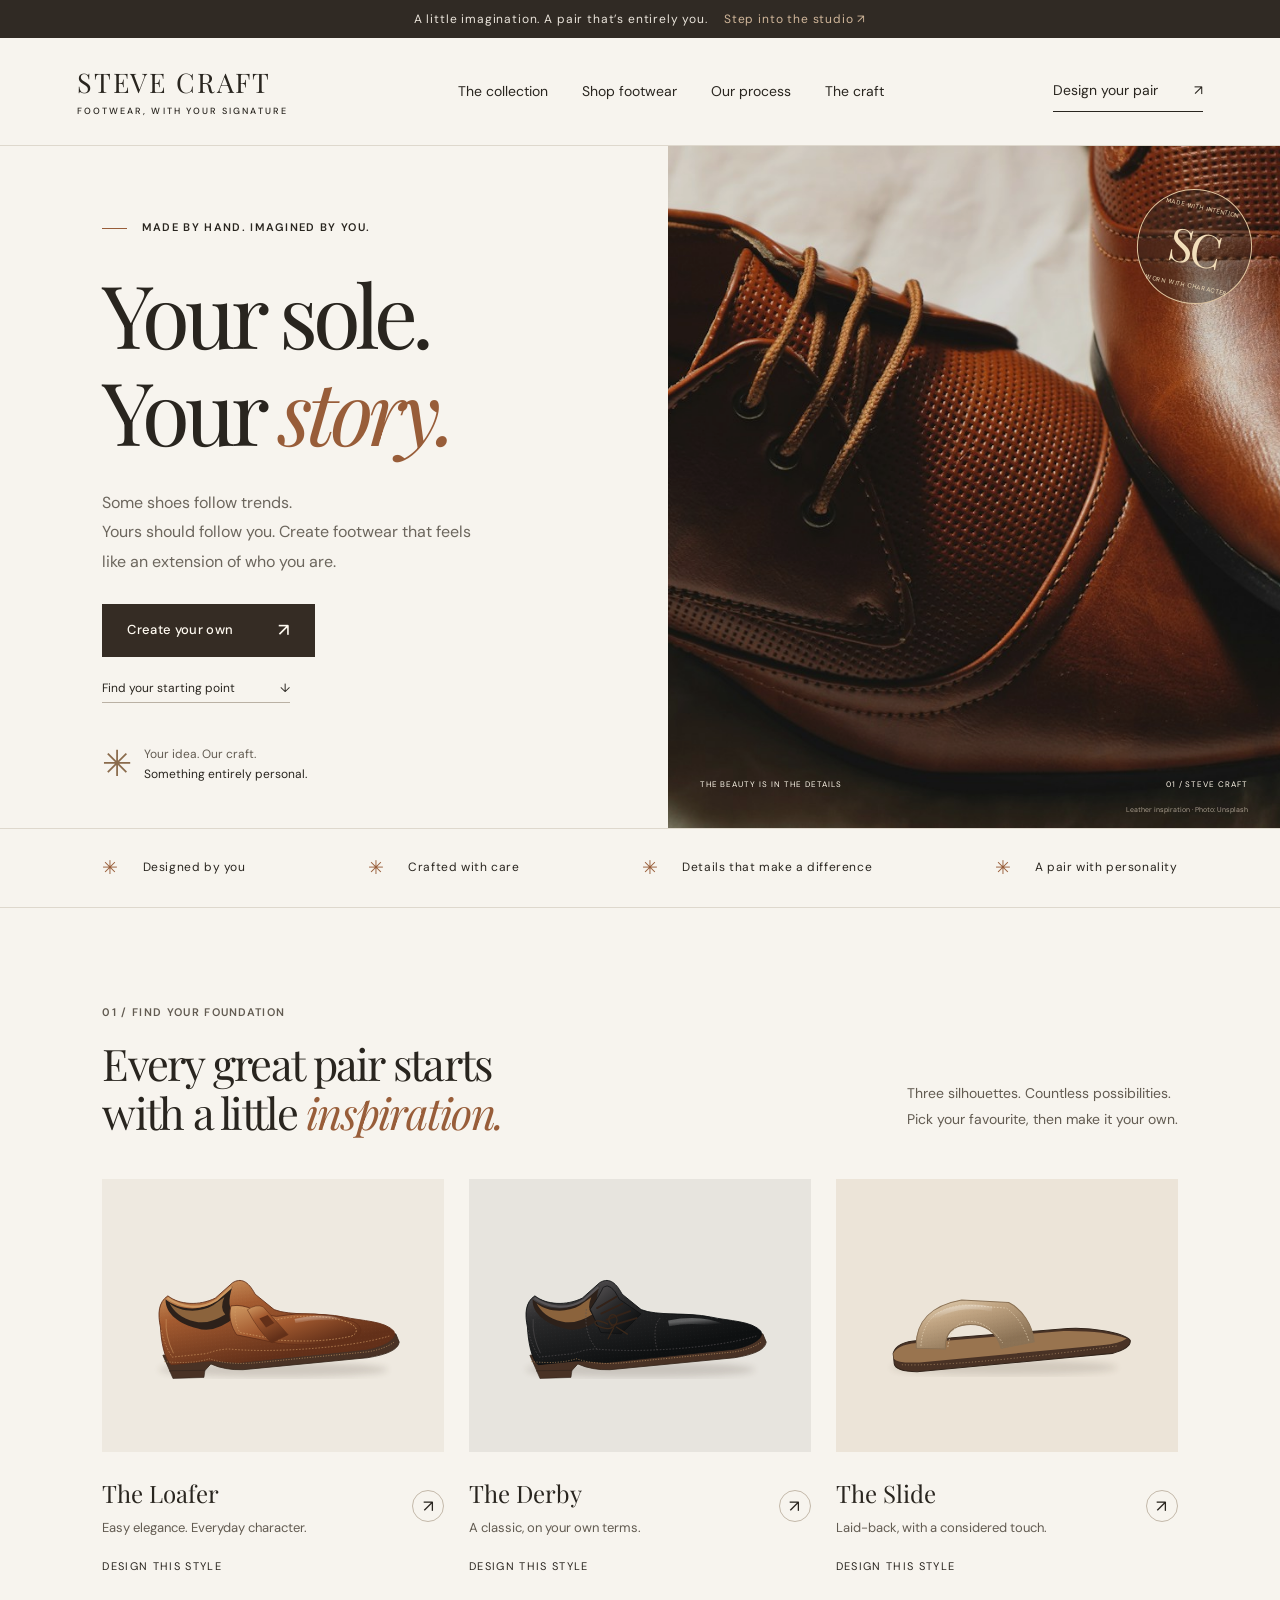
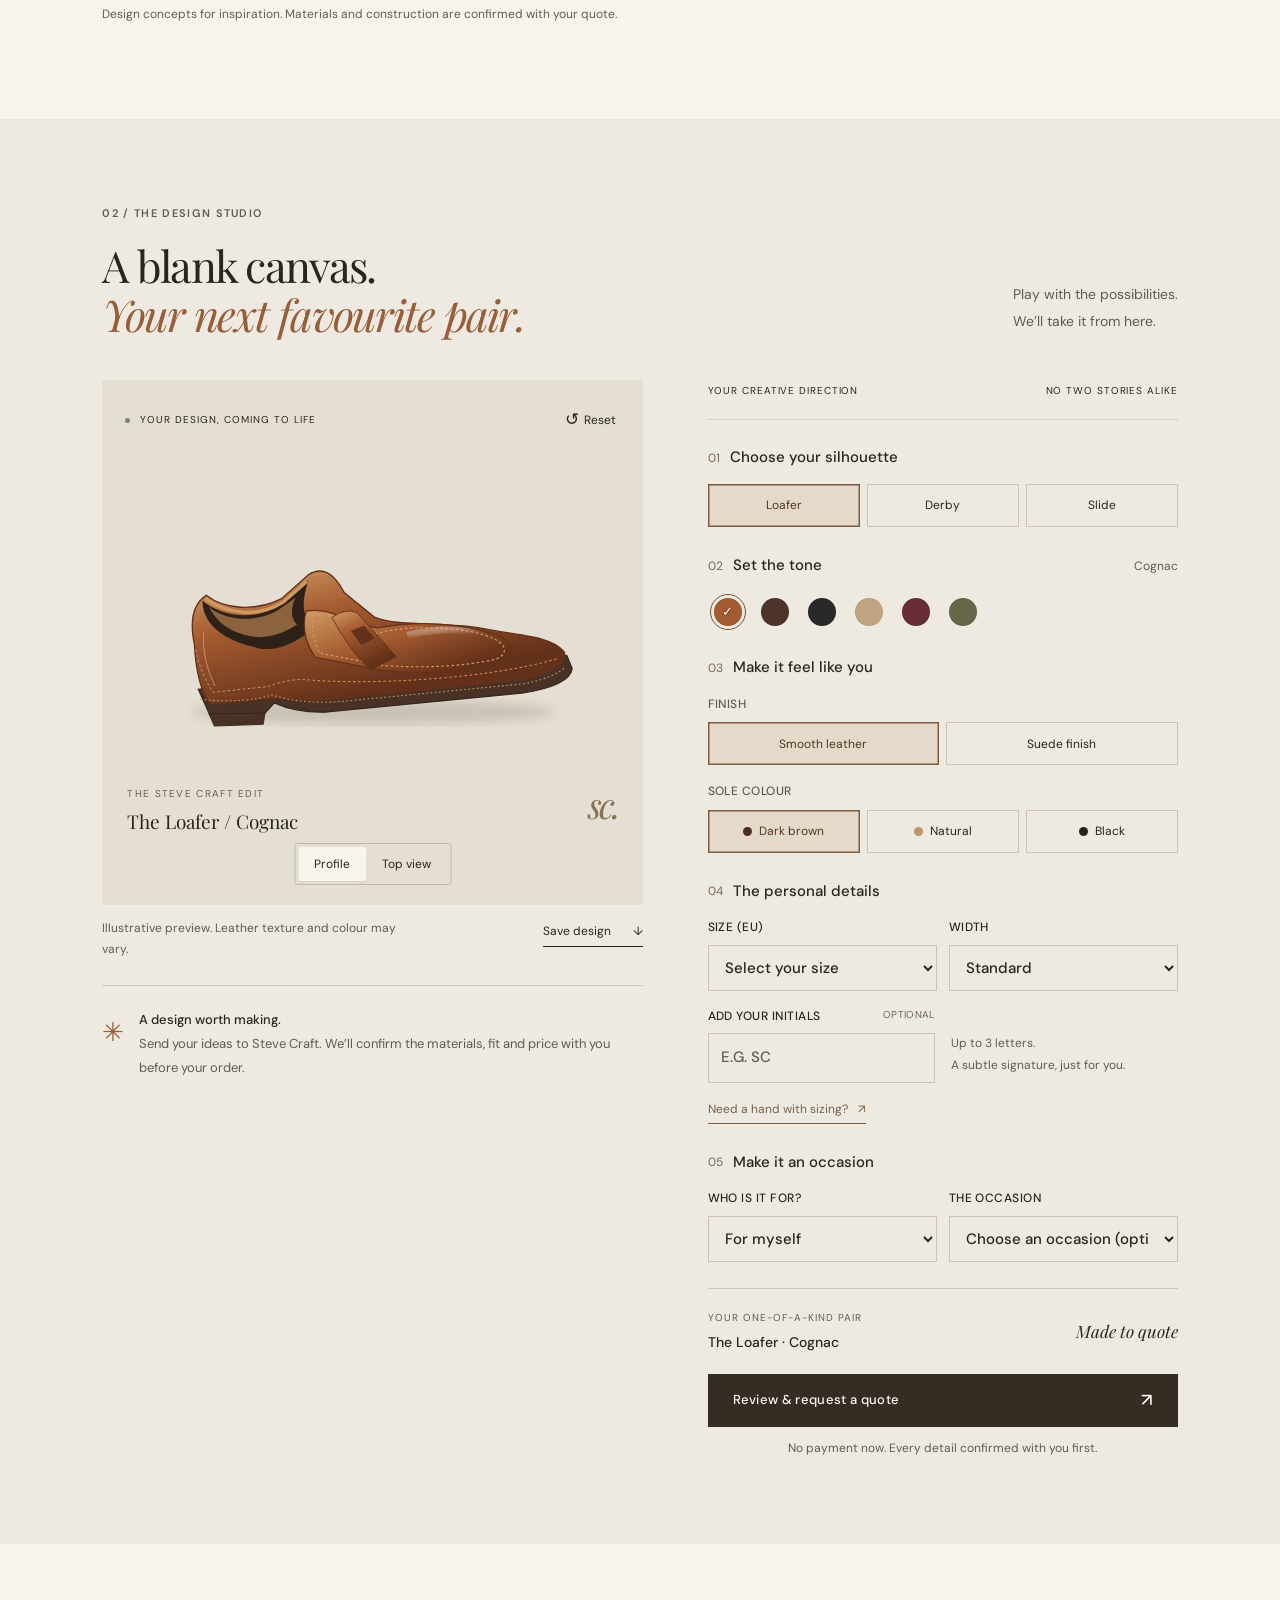
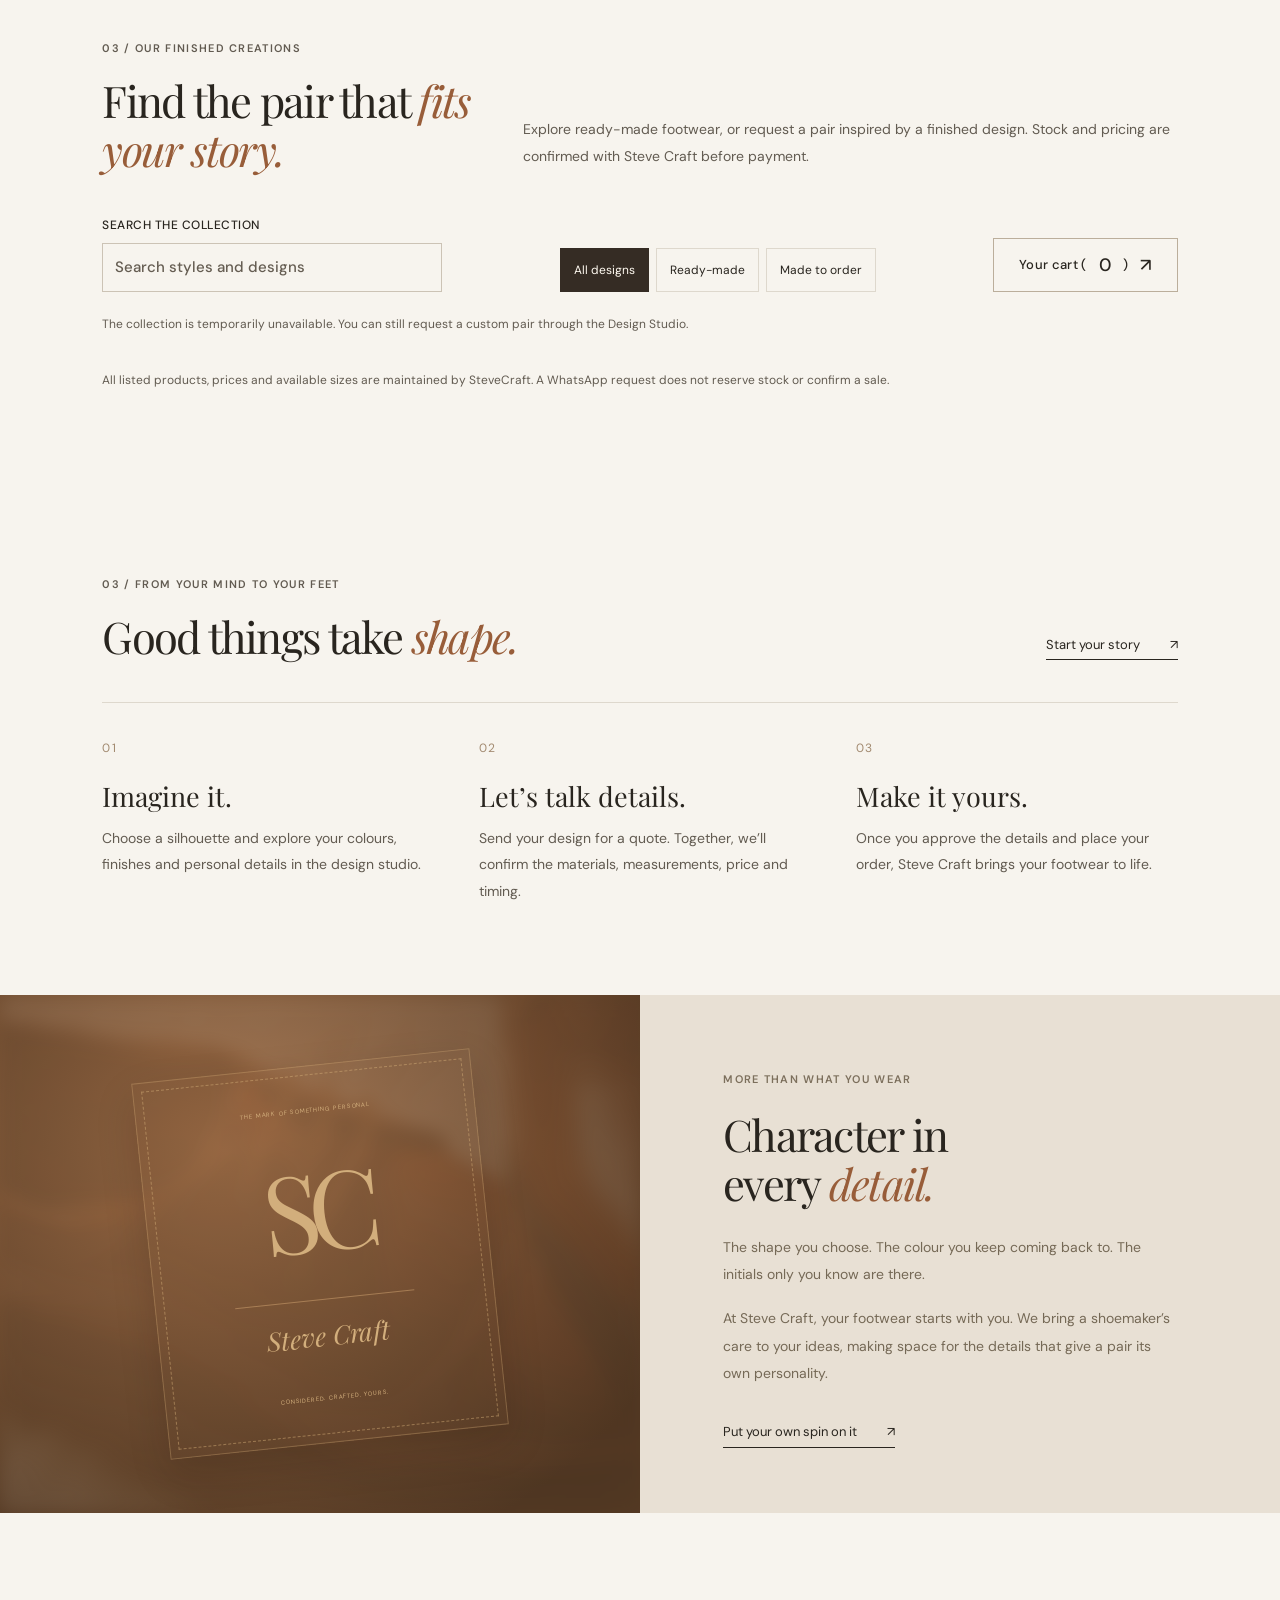
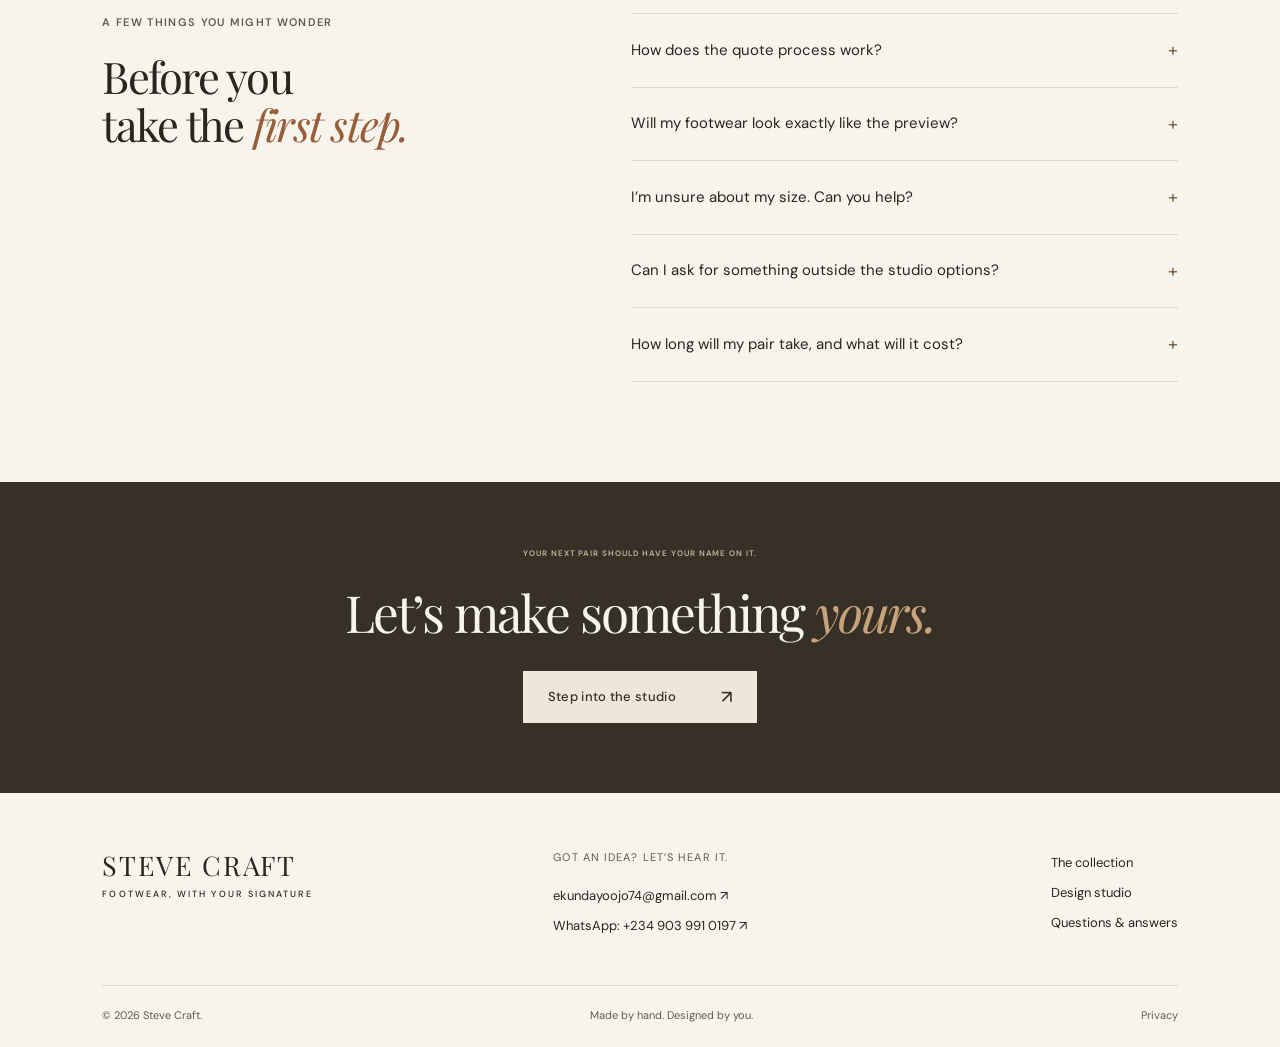
==== index.html @ 9233abfc "Add reference photo picker and verification to Design Studio quote flow" ====
<!doctype html>
<html lang="en">
<head>
  <meta charset="UTF-8"><meta name="viewport" content="width=device-width,initial-scale=1">
  <meta name="theme-color" content="#f7f4ee">
  <meta name="description" content="Make it yours with Steve Craft. Design your own footwear, explore colours and finishes, and send your creation for a personal quote.">
  <meta property="og:title" content="Steve Craft — Your sole. Your story."><meta property="og:description" content="Custom footwear, with your signature. Step inside the design studio.">
  <title>Steve Craft — Your sole. Your story.</title>
  <link rel="preconnect" href="https://fonts.googleapis.com"><link rel="preconnect" href="https://fonts.gstatic.com" crossorigin>
  <link href="https://fonts.googleapis.com/css2?family=DM+Sans:wght@400;500;600;700&family=Playfair+Display:ital,wght@0,400;0,500;0,600;1,400;1,500&display=swap" rel="stylesheet">
  <link rel="stylesheet" href="styles.css"><script type="module" src="app.js"></script><script type="module" src="shop.js"></script>
</head>
<body>
<a class="skip" href="#main">Skip to content</a>
<div class="announcement">A little imagination. A pair that’s entirely you. <a href="#studio">Step into the studio ↗</a></div>
<header class="header">
  <a href="#" class="brand" aria-label="Steve Craft home">STEVE CRAFT<span>FOOTWEAR, WITH YOUR SIGNATURE</span></a>
  <nav aria-label="Main navigation"><a href="#collection">The collection</a><a href="#shop">Shop footwear</a><a href="#process">Our process</a><a href="#craft">The craft</a></nav>
  <a class="header-cta" href="#studio">Design your pair <span>↗</span></a>
</header>
<main id="main">
  <section class="hero">
    <div class="hero-copy"><p class="eyebrow"><span class="tiny-line"></span> MADE BY HAND. IMAGINED BY YOU.</p><h1>Your sole.<br>Your <em>story.</em></h1><p class="hero-description">Some shoes follow trends.<br>Yours should follow you. Create footwear that feels like an extension of who you are.</p><a href="#studio" class="button primary">Create your own <span>↗</span></a><a href="#collection" class="text-link">Find your starting point <span>↓</span></a><div class="hero-note"><span class="hand-icon">✳</span><p>Your idea. Our craft.<br><strong>Something entirely personal.</strong></p></div></div>
    <div class="hero-visual"><img src="hero.jpg" alt="Close-up of rich brown leather lace-up shoes, showing stitching and leather texture" fetchpriority="high"><div class="hero-photo-caption"><span>THE BEAUTY IS IN THE DETAILS</span><span>01 / STEVE CRAFT</span></div><div class="round-stamp">MADE WITH INTENTION<span>SC</span>WORN WITH CHARACTER</div><span class="photo-credit">Leather inspiration · Photo: Unsplash</span></div>
  </section>
  <div class="values-strip"><span><i>✳</i> Designed by you</span><span><i>✳</i> Crafted with care</span><span><i>✳</i> Details that make a difference</span><span><i>✳</i> A pair with personality</span></div>
  <section id="collection" class="section collection">
    <div class="section-heading"><div><p class="eyebrow">01 / FIND YOUR FOUNDATION</p><h2>Every great pair starts<br>with a little <em>inspiration.</em></h2></div><p>Three silhouettes. Countless possibilities.<br>Pick your favourite, then make it your own.</p></div>
    <div class="collection-grid">
      <button class="product" data-start-style="loafer"><span class="product-image" id="card-loafer"></span><span class="product-meta"><span><strong>The Loafer</strong><small>Easy elegance. Everyday character.</small></span><span class="circle-arrow">↗</span></span><span class="product-caption">DESIGN THIS STYLE</span></button>
      <button class="product" data-start-style="derby"><span class="product-image" id="card-derby"></span><span class="product-meta"><span><strong>The Derby</strong><small>A classic, on your own terms.</small></span><span class="circle-arrow">↗</span></span><span class="product-caption">DESIGN THIS STYLE</span></button>
      <button class="product" data-start-style="slide"><span class="product-image" id="card-slide"></span><span class="product-meta"><span><strong>The Slide</strong><small>Laid-back, with a considered touch.</small></span><span class="circle-arrow">↗</span></span><span class="product-caption">DESIGN THIS STYLE</span></button>
    </div><p class="subtle collection-note">Design concepts for inspiration. Materials and construction are confirmed with your quote.</p>
  </section>
  <section id="studio" class="studio-section">
    <div class="section-heading"><div><p class="eyebrow">02 / THE DESIGN STUDIO</p><h2>A blank canvas.<br><em>Your next favourite pair.</em></h2></div><p>Play with the possibilities.<br>We’ll take it from here.</p></div>
    <div class="studio-layout">
      <div class="preview-column"><div class="preview-surface"><div class="preview-top"><span><i class="live-dot"></i> YOUR DESIGN, COMING TO LIFE</span><button type="button" class="icon-button" id="reset" aria-label="Reset design">↺ <span>Reset</span></button></div><div id="shoe-preview" class="shoe-preview"></div><div class="preview-bottom"><div><span class="design-kicker">THE STEVE CRAFT EDIT</span><h3 id="preview-name">The Loafer / Cognac</h3></div><span class="sc-mark">sc.</span></div><div class="view-switch" role="group" aria-label="Preview view"><button type="button" data-view="profile" aria-pressed="true">Profile</button><button type="button" data-view="top" aria-pressed="false">Top view</button></div></div><div class="preview-under"><p>Illustrative preview. Leather texture and colour may vary.</p><button id="save-design" class="text-link" type="button">Save design <span>↓</span></button></div><p id="saved-status" class="status" role="status"></p><div class="studio-message"><span>✳</span><p><strong>A design worth making.</strong><br>Send your ideas to Steve Craft. We’ll confirm the materials, fit and price with you before your order.</p></div></div>
      <div class="design-controls">
        <div class="studio-step"><span>YOUR CREATIVE DIRECTION</span><span>NO TWO STORIES ALIKE</span></div>
        <fieldset><legend><span class="step-num">01</span> Choose your silhouette</legend><div class="choice-row styles" id="style-choices"><button type="button" data-style="loafer" aria-pressed="true">Loafer</button><button type="button" data-style="derby" aria-pressed="false">Derby</button><button type="button" data-style="slide" aria-pressed="false">Slide</button></div></fieldset>
        <fieldset><legend><span class="step-num">02</span> Set the tone <span class="selected-value" id="colour-value">Cognac</span></legend><div class="swatches" id="colour-choices"></div></fieldset>
        <fieldset><legend><span class="step-num">03</span> Make it feel like you</legend><div class="field-label">FINISH</div><div class="choice-row" id="finish-choices"><button type="button" data-finish="smooth" aria-pressed="true">Smooth leather</button><button type="button" data-finish="suede" aria-pressed="false">Suede finish</button></div><div class="field-label sole-label">SOLE COLOUR</div><div class="choice-row" id="sole-choices"><button type="button" data-sole="dark" aria-pressed="true"><i style="background:#493023"></i>Dark brown</button><button type="button" data-sole="natural" aria-pressed="false"><i style="background:#bc9568"></i>Natural</button><button type="button" data-sole="black" aria-pressed="false"><i style="background:#242424"></i>Black</button></div></fieldset>
        <fieldset><legend><span class="step-num">04</span> The personal details</legend><div class="two-fields"><label class="input-label">SIZE (EU)<select id="size" required><option value="">Select your size</option></select></label><label class="input-label">WIDTH<select id="width"><option value="narrow">Narrow</option><option value="standard">Standard</option><option value="wide">Wide</option><option value="extra-wide">Extra wide</option></select></label></div><div class="initials-row"><label class="input-label" for="initials">ADD YOUR INITIALS <small>OPTIONAL</small><input id="initials" maxlength="3" placeholder="e.g. SC" autocomplete="off" aria-describedby="initials-note"></label><p id="initials-note">Up to 3 letters.<br>A subtle signature, just for you.</p></div><button class="text-link size-guide" type="button" id="open-size-guide">Need a hand with sizing? <span>↗</span></button></fieldset>
        <fieldset class="occasion-fieldset"><legend><span class="step-num">05</span> Make it an occasion</legend><div class="two-fields"><label class="input-label">WHO IS IT FOR?<select id="purpose"><option value="myself">For myself</option><option value="gift">As a gift</option></select></label><label class="input-label">THE OCCASION<select id="occasion"><option value="">Choose an occasion (optional)</option><option>Wedding</option><option>Black Tie / Formal</option><option>Business / Office</option><option>Graduation</option><option>Everyday Wear</option><option>Birthday Gift</option><option>Anniversary</option><option>Travel</option><option>Cultural Event</option><option>Other</option></select></label></div><div id="gift-fields" hidden class="gift-details"><label class="input-label">RECIPIENT'S NAME <small>OPTIONAL</small><input id="recipient-name" maxlength="100" placeholder="Recipient name"></label><label class="input-label">GIFT DATE <small>OPTIONAL</small><input id="gift-date" type="date"></label><label class="input-label">GIFT MESSAGE <small>OPTIONAL</small><textarea id="gift-message" rows="2" maxlength="300" placeholder="A personal message for the recipient"></textarea></label></div></fieldset><div class="design-summary"><div><span>YOUR ONE-OF-A-KIND PAIR</span><strong id="mini-summary">The Loafer · Cognac</strong></div><span class="quote-label">Made to quote</span></div><button class="button primary full" id="request-quote" type="button">Review & request a quote <span>↗</span></button><p class="request-note">No payment now. Every detail confirmed with you first.</p>
      </div>
    </div>
  </section>
<section id="shop" class="section shop-section" aria-labelledby="shop-heading">
 <div class="section-heading"><div><p class="eyebrow">03 / OUR FINISHED CREATIONS</p><h2 id="shop-heading">Find the pair that <em>fits your story.</em></h2></div><p>Explore ready-made footwear, or request a pair inspired by a finished design. Stock and pricing are confirmed with Steve Craft before payment.</p></div>
 <div class="shop-toolbar"><label class="input-label shop-search-label" for="shop-search">SEARCH THE COLLECTION<input id="shop-search" type="search" autocomplete="off" placeholder="Search styles and designs"></label><div class="shop-filters" aria-label="Filter products"><button type="button" data-shop-filter="all" aria-pressed="true">All designs</button><button type="button" data-shop-filter="ready" aria-pressed="false">Ready-made</button><button type="button" data-shop-filter="custom" aria-pressed="false">Made to order</button></div><button type="button" class="button outline shop-cart-trigger" id="open-cart">Your cart (<span id="cart-count">0</span>) <span>↗</span></button></div>
 <p id="shop-status" class="shop-status" role="status"></p>
 <div id="shop-products" class="shop-grid" aria-live="polite"></div>
 <p class="shop-disclaimer">All listed products, prices and available sizes are maintained by SteveCraft. A WhatsApp request does not reserve stock or confirm a sale.</p>
</section>
  <section id="process" class="section process"><div class="section-heading"><div><p class="eyebrow">03 / FROM YOUR MIND TO YOUR FEET</p><h2>Good things take <em>shape.</em></h2></div><a href="#studio" class="text-link">Start your story <span>↗</span></a></div><div class="process-grid"><article><span class="process-number">01</span><h3>Imagine it.</h3><p>Choose a silhouette and explore your colours, finishes and personal details in the design studio.</p></article><article><span class="process-number">02</span><h3>Let’s talk details.</h3><p>Send your design for a quote. Together, we’ll confirm the materials, measurements, price and timing.</p></article><article><span class="process-number">03</span><h3>Make it yours.</h3><p>Once you approve the details and place your order, Steve Craft brings your footwear to life.</p></article></div></section>
  <section id="craft" class="craft"><div class="craft-art"><div class="craft-frame"><span class="craft-label">THE MARK OF SOMETHING PERSONAL</span><span class="craft-monogram">SC</span><div class="stitch-line"></div><span class="craft-signature">Steve Craft</span><span class="craft-label">CONSIDERED. CRAFTED. YOURS.</span></div></div><div class="craft-copy"><p class="eyebrow">MORE THAN WHAT YOU WEAR</p><h2>Character in<br>every <em>detail.</em></h2><p>The shape you choose. The colour you keep coming back to. The initials only you know are there.</p><p>At Steve Craft, your footwear starts with you. We bring a shoemaker’s care to your ideas, making space for the details that give a pair its own personality.</p><a href="#studio" class="text-link">Put your own spin on it <span>↗</span></a></div></section>
  <section class="section faq" id="questions"><div><p class="eyebrow">A FEW THINGS YOU MIGHT WONDER</p><h2>Before you<br>take the <em>first step.</em></h2></div><div class="faq-list"><details><summary>How does the quote process work?<span>+</span></summary><p>Build your design, add your contact details, and open the prepared request in WhatsApp or your email app. Send the message to Steve Craft. We’ll discuss materials, fit, final pricing and production timing before you place an order.</p></details><details><summary>Will my footwear look exactly like the preview?<span>+</span></summary><p>The studio is an illustrative design guide. Natural materials, screens and construction can affect the final appearance. Steve Craft will confirm the available materials and design details with you before your order.</p></details><details><summary>I’m unsure about my size. Can you help?<span>+</span></summary><p>Yes. Choose your usual EU size as a starting point and mention any fit concerns in your request. You can also include your foot length and width. We’ll confirm sizing with you before production.</p></details><details><summary>Can I ask for something outside the studio options?<span>+</span></summary><p>Absolutely. Add your idea in the notes when requesting a quote, or message Steve Craft directly. Availability and any additional work will be discussed as part of your quote.</p></details><details><summary>How long will my pair take, and what will it cost?<span>+</span></summary><p>Each design is quoted individually. Steve Craft will provide the price, production timing and delivery arrangements after reviewing your request. No payment is collected on this website.</p></details></div></section>
  <section class="closing"><p class="eyebrow">YOUR NEXT PAIR SHOULD HAVE YOUR NAME ON IT.</p><h2>Let’s make something <em>yours.</em></h2><a class="button cream" href="#studio">Step into the studio <span>↗</span></a></section>
</main>
<footer><div class="footer-top"><a href="#" class="brand">STEVE CRAFT<span>FOOTWEAR, WITH YOUR SIGNATURE</span></a><div><p>GOT AN IDEA? LET’S HEAR IT.</p><a href="mailto:ekundayoojo74@gmail.com">ekundayoojo74@gmail.com ↗</a><a href="https://wa.me/2349039910197" target="_blank" rel="noopener noreferrer">WhatsApp: +234 903 991 0197 ↗</a></div><div class="footer-links"><a href="#collection">The collection</a><a href="#studio">Design studio</a><a href="#questions">Questions & answers</a></div></div><div class="footer-bottom"><span>© <span id="year">2026</span> Steve Craft.</span><span>Made by hand. Designed by you.</span><button type="button" id="privacy-button">Privacy</button></div></footer>
<dialog id="quote-dialog" aria-labelledby="quote-title"><button class="dialog-close" type="button" data-close aria-label="Close quote request">×</button><div class="dialog-intro"><p class="eyebrow">ONE STEP CLOSER TO YOUR PAIR</p><h2 id="quote-title">Like what you <em>see?</em></h2><p>Share your design with Steve Craft for a personal quote.</p></div><div id="quote-summary" class="quote-summary"></div><form id="quote-form">
  <div class="quote-form-section"><h3 class="quote-section-title">Your details</h3>
    <div class="two-fields"><label class="input-label">YOUR NAME<input name="name" id="customer-name" required maxlength="100" autocomplete="name" placeholder="Full name"></label><label class="input-label">EMAIL<input name="email" id="customer-email" type="email" required maxlength="150" autocomplete="email" placeholder="you@example.com"></label></div>
    <div class="two-fields"><label class="input-label">PHONE <small>OPTIONAL</small><input name="phone" type="tel" maxlength="35" autocomplete="tel" placeholder="Include country code"></label><label class="input-label">EU SHOE SIZE<select name="size" id="quote-size" required><option value="">Select your size</option></select></label></div>
  </div>
  <div class="quote-form-section"><h3 class="quote-section-title">A better fit</h3>
    <label class="input-label">FOOT MEASUREMENTS <small>OPTIONAL</small><input name="measurements" maxlength="180" placeholder="e.g. Left 26.5cm, right 26.7cm"></label>
    <p class="privacy-note">Include your foot length in centimetres, or any special fitting needs in the notes below. Steve Craft will confirm your size and fit before making your pair.</p>
  </div>
  <div class="quote-form-section"><h3 class="quote-section-title">Getting your pair to you</h3>
    <label class="input-label">DELIVERY PREFERENCE<select name="deliveryMethod" id="delivery-method"><option value="discuss">Discuss arrangements later</option><option value="delivery">Delivery to my location</option><option value="pickup">Collection / pickup</option></select></label>
    <div id="delivery-fields" class="two-fields delivery-fields" hidden><label class="input-label">CITY / TOWN<input id="delivery-city" name="deliveryCity" maxlength="100" placeholder="e.g. Ikeja"></label><label class="input-label">STATE / REGION<input id="delivery-state" name="deliveryState" maxlength="100" placeholder="e.g. Lagos"></label></div>
    <p class="privacy-note">No full home address is needed for a quote. Delivery charges and available collection options will be confirmed with Steve Craft.</p>
  </div>
  <label class="input-label">ADDITIONAL NOTES <small>OPTIONAL</small><textarea name="notes" rows="3" maxlength="1000" placeholder="Fit preferences, timing, or anything you'd like us to know…"></textarea></label>
  <div class="quote-form-section reference-section"><h3 class="quote-section-title">Reference photos <small>optional</small></h3>
    <p class="privacy-note">Share inspiration for stitching, shape, colour or another footwear style. Select up to 3 JPG, PNG or WebP images (3 MB each). Photos upload only when you confirm the request.</p>
    <label class="input-label" for="reference-files">ADD REFERENCE IMAGES <small>OPTIONAL</small></label>
    <input id="reference-files" type="file" accept="image/jpeg,image/png,image/webp" multiple>
    <p id="reference-count" class="privacy-note">No images selected</p>
    <div id="reference-previews" class="reference-previews" aria-live="polite"></div>
    <div id="turnstile-wrap" hidden><p class="privacy-note">Complete this security check to upload your photos.</p><div id="turnstile-widget"></div></div>
    <p id="reference-error" class="error" role="alert"></p>
    <p class="privacy-note">Reference images are saved privately in SteveCraft's Supabase storage. A reference ID is included in your request so the team can retrieve the photos; they are not directly attached to WhatsApp or email.</p>
  </div>
  <p class="privacy-note">Your text details are only included in the message you choose to send. Selected reference photos are stored in private Supabase storage once uploaded, even if you do not complete sending the message.</p>
  <p id="form-error" class="error" role="alert"></p>
  <button class="button primary full" type="submit">Review my full request <span>↗</span></button>
</form>
<div id="quote-review" hidden>
  <h3 class="quote-section-title">Review before sending</h3>
  <p class="review-intro">Check your design, occasion, gifting, fit, delivery and reference photos before preparing the message.</p>
  <div id="review-summary" class="quote-summary" aria-live="polite"></div>
  <div class="review-actions"><button type="button" id="edit-review" class="button outline full">Edit details <span>↶</span></button><button type="button" id="confirm-request" class="button primary full">Prepare my request <span>↗</span></button></div>
  <p id="reference-upload-status" class="status" role="status"></p><p class="request-note">No payment now. Steve Craft will confirm all details and pricing first.</p>
</div><div id="send-options" hidden><p class="ready-title">Your request is ready.</p><p>Choose how to send it. Your app will open with your full design and contact details. <strong>Press Send there to deliver your request.</strong></p><a id="send-whatsapp" class="button primary full" target="_blank" rel="noopener noreferrer">Open in WhatsApp <span>↗</span></a><a id="send-email" class="button outline full">Open in email <span>↗</span></a><div class="fallback-row"><button type="button" class="text-link" id="copy-request">Copy request</button><button type="button" class="text-link" id="download-request">Download request</button><button type="button" class="text-link" id="edit-request">Edit details</button></div><p id="copy-status" class="status" role="status"></p><p class="request-note">This is a quote enquiry. Your order is placed after you agree the details with Steve Craft.</p></div></dialog>
<dialog id="shop-product-dialog" class="shop-modal" aria-label="Footwear product details"><button type="button" class="dialog-close" data-shop-close aria-label="Close product">×</button><div id="shop-product-body" class="shop-product-body"></div></dialog>
<dialog id="shop-cart-dialog" class="shop-modal" aria-labelledby="cart-title"><button type="button" class="dialog-close" data-shop-close aria-label="Close cart">×</button><p class="eyebrow">YOUR STEVE CRAFT ORDER</p><h2 id="cart-title">Your <em>cart.</em></h2><div id="cart-items" class="cart-items"></div><div class="cart-total"><strong>Indicative items total</strong><strong id="cart-total">₦0</strong></div><p class="shop-disclaimer">Stock, shipping and final amounts will be confirmed before payment. No payment is collected here.</p><button type="button" id="cart-order" class="button primary full">Prepare WhatsApp order ↗</button><div id="cart-checkout" hidden><p class="shop-status">Your order enquiry is ready. WhatsApp opens a prepared message; press Send in WhatsApp to contact SteveCraft.</p><a id="cart-whatsapp-link" class="button primary full" target="_blank" rel="noopener noreferrer">Open WhatsApp ↗</a><button type="button" id="cart-edit" class="button outline full">Back to cart</button></div></dialog>
<dialog id="shop-request-dialog" class="shop-modal" aria-labelledby="request-title"><button type="button" class="dialog-close" data-shop-close aria-label="Close made-to-order request">×</button><p class="eyebrow">INSPIRED BY THE COLLECTION</p><h2 id="request-title">Request your <em>pair.</em></h2><p class="shop-description">Reference design: <strong id="request-product"></strong></p><form id="shop-request-form"><label class="input-label">YOUR EU SIZE<select id="request-size" required><option value="">Choose size</option><option value="35">EU 35</option><option value="36">EU 36</option><option value="37">EU 37</option><option value="38">EU 38</option><option value="39">EU 39</option><option value="40">EU 40</option><option value="41">EU 41</option><option value="42">EU 42</option><option value="43">EU 43</option><option value="44">EU 44</option><option value="45">EU 45</option><option value="46">EU 46</option><option value="47">EU 47</option></select></label><label class="input-label">DETAILS OR CUSTOMIZATION <small>OPTIONAL</small><textarea id="request-notes" maxlength="500" rows="4" placeholder="Preferred leather colour, finish, occasion, size or any special request"></textarea></label><button type="submit" class="button primary full">Prepare custom request ↗</button></form><p id="request-status" class="shop-status" role="status"></p><a id="request-whatsapp-link" class="button outline full" target="_blank" rel="noopener noreferrer" hidden>Open WhatsApp ↗</a></dialog>
<dialog id="info-dialog" aria-labelledby="info-title"><button class="dialog-close" type="button" data-close aria-label="Close information">×</button><h2 id="info-title"></h2><div id="info-content"></div></dialog>
<noscript><div class="noscript">The design studio needs JavaScript. You can still request a custom pair by <a href="https://wa.me/2349039910197">messaging Steve Craft on WhatsApp</a> or emailing ekundayoojo74@gmail.com.</div></noscript>
</body></html>
---- styles.css ----
:root{--paper:#f7f4ee;--ink:#29251f;--muted:#625b51;--line:#ded8cd;--accent:#985d39;--serif:'Playfair Display',Georgia,serif;--sans:'DM Sans',Arial,sans-serif}*{box-sizing:border-box}html{scroll-behavior:smooth;scroll-padding-top:90px}body{margin:0;background:var(--paper);color:var(--ink);font-family:var(--sans);font-size:14px;line-height:1.65}button,input,select,textarea{font:inherit}button,a{-webkit-tap-highlight-color:transparent}a{color:inherit;text-decoration:none}button{color:inherit;cursor:pointer}button:disabled{opacity:.5;cursor:default}button:focus-visible,a:focus-visible,input:focus-visible,select:focus-visible,textarea:focus-visible,summary:focus-visible{outline:2px solid var(--accent);outline-offset:5px}button{border:0;background:none}p,h1,h2,h3{margin:0}h1,h2,h3{font-family:var(--serif);font-weight:400;line-height:1.12}em{font-weight:400;color:var(--accent)}.announcement{height:34px;background:#302a24;color:#eae4db;text-align:center;font-size:10px;letter-spacing:.07em;display:flex;align-items:center;justify-content:center;gap:16px}.announcement a{color:#d0b69a}.header{height:108px;display:flex;align-items:center;justify-content:space-between;margin:auto;padding:0 6%;border-bottom:1px solid var(--line);gap:24px}.brand{font-family:var(--serif);font-size:27px;letter-spacing:.07em;line-height:1.3;white-space:nowrap}.brand span{display:block;font-family:var(--sans);font-size:7px;font-weight:500;letter-spacing:.23em;margin-top:6px}.header nav{display:flex;gap:34px;font-size:12px}.header nav a:hover,.footer-links a:hover{color:var(--accent)}.header-cta{font-size:12px;border-bottom:1px solid var(--ink);padding:8px 0;display:flex;gap:36px}.hero{display:grid;grid-template-columns:.96fr 1.04fr;min-height:650px;padding:0 0 0 8%;max-width:1800px;margin:auto}.hero-copy{padding:72px 40px 43px 0}.eyebrow{font-size:9px;letter-spacing:.16em;font-weight:600;line-height:1.7}.tiny-line{display:inline-block;width:25px;height:1px;background:var(--accent);vertical-align:middle;margin-right:10px}h1{font-size:clamp(65px,6.8vw,104px);letter-spacing:-.06em;margin:28px 0}.hero-description{font-size:14px;line-height:1.85;max-width:320px;color:#6c665d;margin-bottom:28px}.button{display:inline-flex;align-items:center;justify-content:space-between;gap:45px;min-height:50px;padding:15px 25px;font-size:11px;font-weight:500;letter-spacing:.025em;transition:background .2s,transform .2s}.primary{background:#352c24;color:#fffaf1}.primary:hover{background:#65452f}.button span{font-size:18px;line-height:1}.text-link{display:inline-flex;align-items:center;gap:30px;font-size:11px;border-bottom:1px solid currentColor;padding:4px 0;line-height:1.6}.hero-copy>.text-link{display:flex;width:max-content;margin-top:18px;border-color:#bab1a4;font-size:10px;gap:45px}.hero-note{display:flex;gap:12px;align-items:center;margin-top:41px;font-size:9px;line-height:1.7;color:var(--muted)}.hero-note strong{font-weight:400;color:var(--ink)}.hand-icon{font-size:36px;color:#8a6b4c;line-height:1}.hero-visual{position:relative;min-width:0;background:#e7ddd0}.hero-visual>img{display:block;width:100%;height:100%;position:absolute;object-fit:cover;object-position:40% 50%;filter:brightness(.86)}.hero-photo-caption{position:absolute;bottom:36px;left:32px;right:32px;color:#fff8eb;display:flex;justify-content:space-between;font-size:8px;letter-spacing:.12em;gap:15px}.round-stamp{position:absolute;top:43px;right:28px;width:115px;height:115px;border:1px solid #e0c6a0;border-radius:50%;background:#342b2470;color:#f3dfbb;display:flex;align-items:center;justify-content:center;flex-direction:column;text-align:center;font-size:6px;letter-spacing:.12em;transform:rotate(12deg)}.round-stamp span{font-family:var(--serif);font-size:46px;line-height:1.5;letter-spacing:-.07em}.photo-credit{font-size:7px;color:#f5e5d3a0;position:absolute;bottom:12px;right:32px}.values-strip{display:flex;justify-content:space-around;border-top:1px solid var(--line);border-bottom:1px solid var(--line);padding:23px 4%;font-size:10px;letter-spacing:.05em;gap:20px}.values-strip i{font-style:normal;font-size:19px;margin-right:20px;color:var(--accent);vertical-align:middle}.section{padding:95px 8%;max-width:1800px;margin:auto}.section-heading{display:flex;align-items:end;justify-content:space-between;gap:30px;margin-bottom:42px}.section-heading .eyebrow{margin-bottom:18px;color:var(--muted)}h2{font-size:clamp(32px,3.4vw,49px);letter-spacing:-.04em}.section-heading>p{font-size:11px;line-height:1.9;color:var(--muted);padding-bottom:4px}.collection-grid{display:grid;grid-template-columns:repeat(3,1fr);gap:25px}.product{display:block;text-align:left;padding:0}.product-image{display:block;background:#eee9e0;overflow:hidden;aspect-ratio:1.25}.product:nth-child(2) .product-image{background:#e7e4de}.product:nth-child(3) .product-image{background:#ece4d8}.product-image svg{height:100%;width:100%;transition:transform .4s}.product:hover svg{transform:translateY(-6px) rotate(-2deg)}.product-meta{display:flex;align-items:center;justify-content:space-between;margin-top:21px;gap:10px}.product-meta strong{display:block;font-family:var(--serif);font-weight:400;font-size:24px}.product-meta small{display:block;color:var(--muted);font-size:10px;margin-top:3px}.circle-arrow{width:32px;height:32px;border:1px solid #c4b9aa;border-radius:50%;display:grid;place-items:center;font-size:17px;flex-shrink:0}.product-caption{font-size:8px;letter-spacing:.12em;display:block;margin-top:18px}.subtle{font-size:9px;color:var(--muted)}.collection-note{margin-top:28px}.studio-section{padding:85px 8%;background:#eeeae2;max-width:1800px;margin:auto;scroll-margin-top:15px}.studio-layout{display:grid;grid-template-columns:1.15fr 1fr;gap:6%}.preview-surface{background:#e5dfd3;position:sticky;top:30px;aspect-ratio:1.03;min-height:360px;overflow:hidden}.preview-top{display:flex;justify-content:space-between;align-items:center;padding:21px 23px;font-size:7px;letter-spacing:.1em;gap:12px;position:relative;z-index:1}.live-dot{display:inline-block;height:5px;width:5px;border-radius:50%;background:#7b876a;vertical-align:middle;margin-right:6px}.icon-button{font-size:17px;display:flex;align-items:center;gap:5px;padding:4px}.icon-button span{font-size:9px;letter-spacing:0}.shoe-preview{position:absolute;left:0;right:0;top:12%;height:70%;display:grid;place-items:center}.shoe-preview svg{width:100%;height:100%}.preview-bottom{position:absolute;bottom:70px;left:25px;right:25px;display:flex;justify-content:space-between;align-items:center;pointer-events:none}.design-kicker{font-size:7px;letter-spacing:.13em;color:#695e4e}.preview-bottom h3{font-size:19px;margin-top:6px}.sc-mark{font-family:var(--serif);font-style:italic;font-size:36px;letter-spacing:-.08em;color:#87735a}.view-switch{position:absolute;bottom:20px;left:50%;transform:translateX(-50%);display:flex;border:1px solid #c4baaa;border-radius:3px;padding:3px;white-space:nowrap}.view-switch button{padding:5px 16px;font-size:9px;border-radius:2px}.view-switch button[aria-pressed=true]{background:var(--paper);box-shadow:0 1px 3px #0001}.preview-under{display:flex;align-items:start;justify-content:space-between;gap:10px;padding-top:13px}.preview-under p{font-size:8px;color:var(--muted);max-width:240px}.preview-under .text-link{font-size:9px;gap:22px;white-space:nowrap}.status{font-size:10px;color:#536343;min-height:0;margin-top:9px}.studio-message{border-top:1px solid #d4cbbd;margin-top:26px;padding:22px 0;display:flex;gap:15px;color:var(--muted);font-size:10px;line-height:1.85}.studio-message>span{font-size:26px;color:var(--accent)}.studio-message strong{font-weight:500;color:var(--ink)}.studio-step{display:flex;justify-content:space-between;font-size:7px;letter-spacing:.12em;padding:2px 0 20px;border-bottom:1px solid #d6cec0;margin-bottom:25px}.design-controls fieldset{border:0;padding:0;margin:0 0 26px;min-width:0}.design-controls legend{display:flex;align-items:center;gap:10px;width:100%;font-size:12px;font-weight:500;margin-bottom:13px;padding:0}.step-num{font-size:8px;color:#756956;font-weight:400}.selected-value{margin-left:auto;font-size:10px;color:var(--muted);font-weight:400}.choice-row{display:flex;gap:7px}.choice-row button{flex:1;padding:11px 7px;border:1px solid #cdc4b6;font-size:9px;white-space:nowrap;background:transparent;display:flex;justify-content:center;align-items:center;gap:7px}.choice-row button[aria-pressed=true]{border-color:#7c5940;background:#e5daca;color:#51371f;box-shadow:inset 0 0 0 .5px #7c5940}.choice-row button:hover{border-color:#7c5940}.choice-row i{height:9px;width:9px;display:inline-block;border-radius:50%}.swatches{display:flex;gap:13px;padding:4px 3px 0}.swatch{width:34px;height:34px;border-radius:50%;position:relative;border:3px solid #eeeae2;outline:1px solid transparent;box-shadow:inset 0 0 0 1px #0001}.swatch[aria-pressed=true]{outline-color:#755239}.swatch[aria-pressed=true]:after{content:'✓';font-size:13px;color:white;position:absolute;inset:1px;display:grid;place-items:center;text-shadow:0 0 3px #000a}.field-label,.input-label{font-size:8px;letter-spacing:.07em;font-weight:500}.field-label{margin:0 0 8px;color:var(--muted)}.sole-label{margin-top:16px}.two-fields{display:grid;grid-template-columns:1fr 1fr;gap:12px}.input-label{display:block}.input-label small{color:#6f6558;font-size:7px;float:right;letter-spacing:.03em;font-weight:400}input,select,textarea{display:block;width:100%;border:1px solid #ccc3b5;background:transparent;border-radius:0;color:var(--ink);margin-top:7px;padding:11px 12px;font-size:10px;letter-spacing:0;min-height:40px}input::placeholder,textarea::placeholder{color:#655d52}textarea{resize:vertical}select{cursor:pointer}.initials-row{display:grid;grid-template-columns:1fr 1fr;gap:16px;margin-top:15px;align-items:end}.initials-row p{font-size:8px;color:var(--muted);padding-bottom:6px;line-height:1.8}#initials{text-transform:uppercase}.size-guide{font-size:9px;color:#786046;margin-top:13px;gap:10px}.design-summary{display:flex;justify-content:space-between;align-items:center;gap:10px;border-top:1px solid #d1c7b8;padding:20px 0}.design-summary div>span{display:block;font-size:7px;letter-spacing:.1em;color:var(--muted)}.design-summary strong{display:block;font-size:12px;font-weight:500;margin-top:5px}.quote-label{font-family:var(--serif);font-size:17px;font-style:italic}.full{display:flex;width:100%}.request-note{font-size:8px;color:var(--muted);text-align:center;margin-top:11px;line-height:1.8}.process{padding-top:90px;padding-bottom:90px}.process-grid{display:grid;grid-template-columns:repeat(3,1fr);gap:55px;border-top:1px solid var(--line);padding-top:30px}.process-number{font-size:10px;color:#a28a70;letter-spacing:.1em}.process h3{font-size:27px;margin:20px 0 14px}.process article p{color:var(--muted);font-size:11px;line-height:1.9;max-width:265px}.craft{display:grid;grid-template-columns:1fr 1fr;max-width:1800px;margin:auto;background:#e8e0d4}.craft-art{background:radial-gradient(ellipse at 35% 30%,#9e6d46,#543923 85%);display:grid;place-items:center;padding:70px 15%;position:relative;overflow:hidden}.craft-art:before{content:'';position:absolute;inset:0;background-image:url('hero.jpg');background-size:cover;filter:blur(9px);opacity:.09}.craft-frame{border:1px solid #d4ae7855;outline:1px dashed #d4ae7880;outline-offset:-10px;aspect-ratio:.9;width:100%;max-width:340px;display:flex;flex-direction:column;justify-content:center;align-items:center;color:#d2ae7c;text-align:center;padding:30px;position:relative;transform:rotate(-6deg);box-shadow:0 16px 40px #180c062a}.craft-label{font-size:6px;letter-spacing:.14em}.craft-monogram{font-family:var(--serif);font-size:108px;letter-spacing:-.12em;line-height:1.7}.stitch-line{border-bottom:1px solid #d1a47188;width:65%;margin:0 auto 14px}.craft-signature{font-family:var(--serif);font-style:italic;font-size:26px;margin-bottom:35px}.craft-copy{padding:75px 16% 65px 13%}.craft-copy .eyebrow{margin-bottom:22px;color:#7c6f5c}.craft-copy h2{margin-bottom:26px}.craft-copy p:not(.eyebrow){font-size:11px;color:#756956;line-height:1.95;margin-bottom:17px}.craft-copy .text-link{margin-top:14px}.faq{display:grid;grid-template-columns:1fr 1.3fr;gap:10%;padding-top:100px;padding-bottom:100px}.faq .eyebrow{margin-bottom:20px;color:var(--muted)}.faq details{border-bottom:1px solid var(--line)}.faq details:first-child{border-top:1px solid var(--line)}.faq summary{display:flex;list-style:none;justify-content:space-between;align-items:center;gap:20px;cursor:pointer;font-size:12px;padding:21px 0}.faq summary::-webkit-details-marker{display:none}.faq summary>span{font-size:18px;font-weight:400;color:#755c42}.faq details[open] summary>span{transform:rotate(45deg)}.faq details p{font-size:11px;color:var(--muted);line-height:1.9;padding:0 25px 23px 0}.closing{background:#373027;color:var(--paper);text-align:center;padding:65px 20px 70px}.closing .eyebrow{color:#c4b59e;font-size:8px}.closing h2{font-size:clamp(33px,4vw,54px);margin:23px 0 30px}.closing em{color:#c7a37c}.cream{background:#eee6d8;color:#373027;min-width:215px}.cream:hover{background:#dac6ac}footer{padding:55px 8% 22px}.footer-top{display:grid;grid-template-columns:1.2fr 1fr .7fr;gap:35px;padding-bottom:45px}.footer-top>div>p{font-size:8px;letter-spacing:.1em;margin-bottom:14px;color:var(--muted)}.footer-top>div>a{display:block;font-size:10px;line-height:2.3}.footer-links{justify-self:end}.footer-bottom{border-top:1px solid var(--line);display:flex;justify-content:space-between;padding-top:20px;font-size:8px;color:var(--muted);gap:15px}.footer-bottom button{padding:0;font-size:8px}.skip{position:absolute;top:5px;left:5px;padding:10px;background:white;z-index:20;transform:translateY(-200%)}.skip:focus{transform:none}dialog{background:var(--paper);border:0;color:var(--ink);width:min(94vw,620px);max-height:92dvh;overflow:auto;padding:40px;box-shadow:0 15px 100px #20180d44}dialog::backdrop{background:#201b14aa;backdrop-filter:blur(4px)}.dialog-close{position:absolute;right:15px;top:10px;font-size:27px;line-height:1.3;width:30px;height:35px}.dialog-intro .eyebrow{font-size:8px;color:var(--muted)}.dialog-intro h2{font-size:39px;margin:13px 0}.dialog-intro>p:last-child{font-size:11px;color:var(--muted)}.quote-summary{margin:22px 0;padding:16px;background:#eae4d9;display:grid;grid-template-columns:1fr 1fr;gap:8px 18px;font-size:10px}.quote-summary span{color:var(--muted);display:block;font-size:7px;letter-spacing:.06em;text-transform:uppercase}.quote-summary strong{font-weight:500}.quote-summary .quote-summary-style{font-family:var(--serif);font-size:18px;grid-column:1/-1}.quote-summary svg{display:none}#quote-form .two-fields{margin-bottom:14px}.privacy-note{font-size:9px;color:var(--muted);line-height:1.8;margin-top:15px}.error{font-size:10px;color:#9f342c;margin:12px 0;white-space:pre-line}.ready-title{font-family:var(--serif);font-size:25px;margin-bottom:10px}#send-options>p:nth-child(2){font-size:11px;color:var(--muted);margin-bottom:20px;line-height:1.85}#send-options>p strong{font-weight:500;color:var(--ink)}.outline{border:1px solid #bbae9b;margin-top:10px}.outline:hover{background:#e7dfd1}.fallback-row{display:flex;justify-content:space-between;gap:10px;margin-top:20px}.fallback-row button{font-size:9px}.info-content p,#info-content p{font-size:12px;color:var(--muted);margin-top:20px;line-height:1.95}#info-title{font-size:33px}#info-content ol{font-size:12px;padding-left:20px;color:var(--muted)}.noscript{position:fixed;bottom:0;left:0;right:0;background:#fff;padding:20px;border-top:1px solid #aaa;z-index:100}.noscript a{text-decoration:underline}[hidden]{display:none!important}
@media(min-width:1500px){.hero-copy{padding-top:100px}.hero{min-height:760px}.hero-description{font-size:16px}.hero-note{margin-top:60px}.hero h1{font-size:112px}}
@media(max-width:1000px){.header{padding:0 5%;height:95px}.header nav{gap:20px;font-size:10px}.hero{padding-left:6%;min-height:610px}.hero-copy{padding-top:55px;padding-right:24px}.hero h1{font-size:76px}.hero-description{font-size:12px}.section,.studio-section{padding:70px 6%}.studio-layout{gap:4%;grid-template-columns:1fr 1fr}.studio-step{font-size:6px}.preview-surface{min-height:345px}.preview-top{font-size:6px;padding:15px}.choice-row button{font-size:8px;padding:10px 4px}.swatches{gap:9px}.process-grid{gap:30px}.craft-copy{padding:60px 12%}.craft-art{padding:60px 13%}.craft-monogram{font-size:85px}.craft-signature{font-size:21px}.craft-frame{padding:20px}.hero-photo-caption{font-size:6px;left:22px;right:22px}.round-stamp{width:90px;height:90px;font-size:5px}.round-stamp span{font-size:34px}.footer-top{grid-template-columns:1fr 1fr}.footer-links{display:none}}
@media(max-width:700px){html{scroll-padding-top:20px}.announcement{font-size:8px;height:29px}.announcement a{display:none}.header{height:84px;gap:10px}.brand{font-size:22px}.brand span{font-size:5.5px;letter-spacing:.18em}.header nav{display:none}.header-cta{font-size:10px;gap:17px}.hero{display:flex;flex-direction:column;padding:0;min-height:0}.hero-copy{padding:44px 7% 35px}.hero .eyebrow{font-size:8px}.hero h1{font-size:72px;line-height:1.02;margin:23px 0}.hero-description{font-size:12px;max-width:320px;margin-bottom:23px}.hero-description br{display:none}.hero-copy>.text-link{display:inline-flex;margin-left:20px;font-size:9px;gap:15px;vertical-align:middle}.hero .button{gap:25px;padding:14px 19px;font-size:10px}.hero-note{margin-top:25px;font-size:8px}.hero-visual{height:340px}.hero-visual>img{object-position:50% 55%}.round-stamp{top:20px;right:22px}.hero-photo-caption{bottom:29px;font-size:7px}.values-strip{padding:15px 5%;display:grid;grid-template-columns:1fr 1fr;gap:10px 20px;font-size:8px}.values-strip i{font-size:13px;margin-right:8px}.section,.studio-section{padding:55px 6%}.section-heading{display:block;margin-bottom:30px}.section-heading .eyebrow{font-size:7px;margin-bottom:12px}h2{font-size:33px}.section-heading>p{margin-top:20px;font-size:10px}.collection-grid{gap:14px;grid-template-columns:1fr}.product{display:grid;grid-template-columns:1.1fr 1fr;column-gap:18px;align-items:center;border-bottom:1px solid var(--line);padding-bottom:14px}.product-image{grid-row:span 2;aspect-ratio:1.2}.product-meta{margin:0;align-self:end}.product-meta strong{font-size:23px}.product-meta small{font-size:8px}.product-caption{font-size:6px;margin-top:12px;align-self:start}.circle-arrow{width:25px;height:25px;font-size:13px}.collection-note{font-size:8px}.studio-layout{grid-template-columns:1fr;gap:30px}.preview-surface{aspect-ratio:1.1;min-height:330px;position:relative;top:0}.preview-top{font-size:7px;padding:18px}.preview-bottom h3{font-size:20px}.preview-under p{font-size:8px}.studio-message{display:none}.studio-step{font-size:7px}.design-controls legend{font-size:12px}.choice-row button{font-size:10px;padding:13px 7px}.swatches{gap:17px}.swatch{width:36px;height:36px}.input-label,.field-label{font-size:8px}input,select,textarea{font-size:16px;min-height:44px;padding:10px}textarea{font-size:14px}.design-controls select{font-size:13px}.design-controls input{font-size:13px}.two-fields{gap:10px}.initials-row p{font-size:9px}.design-controls fieldset{margin-bottom:23px}.request-note{font-size:9px}.process .section-heading>.text-link{margin-top:20px}.process-grid{grid-template-columns:1fr;gap:25px}.process-grid article{display:grid;grid-template-columns:35px 1fr;column-gap:10px}.process-number{grid-row:span 2;padding-top:6px}.process h3{font-size:26px;margin:0 0 10px}.process article p{max-width:none;font-size:11px}.craft{grid-template-columns:1fr}.craft-art{padding:45px 25%}.craft-frame{max-width:250px}.craft-monogram{font-size:85px}.craft-signature{margin-bottom:22px}.craft-copy{padding:45px 8% 50px}.craft-copy h2{font-size:38px}.craft-copy p:not(.eyebrow){font-size:12px}.faq{display:block}.faq>div:first-child{margin-bottom:30px}.faq h2 br{display:none}.faq summary{font-size:11px;padding:19px 0}.faq details p{font-size:11px}.closing{padding:48px 6%}.closing .eyebrow{font-size:6px}.closing h2{font-size:35px;line-height:1.25}footer{padding:40px 6% 22px}.footer-top{display:block;padding-bottom:30px}.footer-top>div{margin-top:30px}.footer-top>div>p{margin-bottom:8px;font-size:7px}.footer-bottom{flex-wrap:wrap;font-size:7px}.footer-bottom span:nth-child(2){display:none}dialog{padding:35px 22px 28px;width:94vw}.dialog-intro h2{font-size:34px}.quote-summary{font-size:9px}.dialog-intro>p:last-child{font-size:10px}.privacy-note{font-size:9px}.fallback-row button{font-size:8px}.button{font-size:11px}}
@media(prefers-reduced-motion:reduce){html{scroll-behavior:auto}*{transition:none!important}}
/* Occasion customization carried forward from original site */
.gift-details{display:grid;grid-template-columns:1fr 1fr;gap:12px;margin-top:18px}.gift-details label:last-child{grid-column:1/-1}@media(max-width:700px){.gift-details{grid-template-columns:1fr}.gift-details label:last-child{grid-column:auto}}

/* SteveCraft fit, delivery and quotation review */
.quote-form-section{border-top:1px solid var(--line);padding:18px 0 12px;margin-top:16px}.quote-section-title{font-family:var(--serif);font-size:21px;font-weight:400;margin:0 0 14px}.delivery-fields{margin-top:14px}.review-intro{color:var(--muted);font-size:11px;line-height:1.8}.review-actions{display:grid;grid-template-columns:1fr 1fr;gap:12px}.review-actions .button{gap:12px}.review-actions .outline{margin-top:0}.quote-review-item{min-width:0;overflow-wrap:anywhere}.quote-review-item strong{overflow-wrap:anywhere}.quote-summary .quote-review-heading{grid-column:1/-1;font-size:12px;font-weight:600;border-bottom:1px solid #cfc4b4;padding:10px 0 4px}.quote-summary .quote-review-heading:first-child{padding-top:0}@media(max-width:520px){.review-actions{grid-template-columns:1fr}.quote-summary{grid-template-columns:1fr 1fr}}


/* Readability refresh — preserve the Codex visual identity */
body{font-size:16px;line-height:1.7}
.announcement{font-size:12px;min-height:38px;height:auto;padding:8px 14px}
.header nav,.header-cta{font-size:14px}
.brand span{font-size:9px}
.eyebrow{font-size:11px;letter-spacing:.12em}
.hero-description{font-size:16px;max-width:390px}
.button{font-size:13px}
.text-link{font-size:13px}
.hero-copy>.text-link{font-size:12px}
.hero-note{font-size:12px}
.values-strip{font-size:12px}
.section-heading>p{font-size:14px}
.product-meta small{font-size:13px}
.product-caption{font-size:11px}
.subtle,.collection-note{font-size:12px}
.preview-top,.design-kicker{font-size:10px}
.preview-under p{font-size:12px;max-width:320px}
.preview-under .text-link{font-size:12px}
.preview-top .icon-button span{font-size:12px}
.view-switch button{font-size:12px;padding:7px 16px}
.studio-message{font-size:13px}
.studio-step{font-size:10px;letter-spacing:.09em}
.design-controls legend{font-size:15px}
.step-num,.selected-value{font-size:12px}
.choice-row button{font-size:12px;white-space:normal;line-height:1.35;min-height:43px}
.field-label,.input-label{font-size:12px;letter-spacing:.04em}
.input-label small{font-size:10px}
input,select,textarea{font-size:15px;min-height:44px}
.initials-row p,.size-guide{font-size:12px}
.design-summary div>span{font-size:10px}
.design-summary strong{font-size:14px}
.request-note,.privacy-note,.status{font-size:12px}
.process-number{font-size:12px}
.process article p{font-size:14px;max-width:330px}
.craft-copy .eyebrow{font-size:11px}
.craft-copy p:not(.eyebrow){font-size:14px}
.faq summary{font-size:15px}
.faq details p{font-size:14px}
.footer-top>div>p{font-size:11px}
.footer-top>div>a{font-size:13px}
.footer-bottom,.footer-bottom button{font-size:11px}
.dialog-intro .eyebrow{font-size:11px}
.dialog-intro>p:last-child{font-size:14px}
.quote-summary{font-size:13px}
.quote-summary span{font-size:11px}
.quote-summary .quote-summary-style{font-size:22px}
.error{font-size:13px}
#send-options>p:nth-child(2){font-size:14px}
.fallback-row button{font-size:12px}
#info-content p,#info-content ol{font-size:14px}
.review-intro{font-size:14px}
.quote-summary .quote-review-heading{font-size:14px}
@media(max-width:1000px){
  .header nav{font-size:12px;gap:14px}
  .hero-description{font-size:15px}
  .studio-step{font-size:9px}
  .choice-row button{font-size:11px;white-space:normal}
}
@media(max-width:700px){
  .announcement{font-size:11px;min-height:34px}
  .header-cta{font-size:12px;gap:10px}
  .brand span{font-size:8px}
  .hero .eyebrow{font-size:10px}
  .hero-description{font-size:15px}
  .hero .button{font-size:12px}
  .hero-copy>.text-link{font-size:12px;margin:16px 0 0;display:flex;width:max-content}
  .hero-note{font-size:11px}
  .values-strip{font-size:11px}
  .section-heading .eyebrow{font-size:10px}
  .section-heading>p{font-size:13px}
  .product-meta small{font-size:11px}
  .product-caption{font-size:10px}
  .collection-note{font-size:12px}
  .preview-top{font-size:10px}
  .preview-under p{font-size:11px}
  .studio-step{font-size:9px}
  .design-controls legend{font-size:14px}
  .choice-row button{font-size:12px;padding:11px 5px}
  .field-label,.input-label{font-size:12px}
  .design-controls select,.design-controls input{font-size:16px}
  .initials-row p{font-size:11px}
  .request-note,.privacy-note{font-size:11px}
  .process article p{font-size:13px}
  .craft-copy p:not(.eyebrow){font-size:14px}
  .faq summary,.faq details p{font-size:13px}
  .footer-top>div>p{font-size:10px}
  .footer-top>div>a{font-size:13px}
  .footer-bottom,.footer-bottom button{font-size:10px}
  .quote-summary{font-size:12px}
  .dialog-intro>p:last-child{font-size:13px}
  .fallback-row button{font-size:11px}
  .button{font-size:13px}
}
@media(max-width:390px){
  .choice-row button{font-size:11px;overflow-wrap:anywhere}
  .two-fields{grid-template-columns:1fr}
  .hero h1{font-size:clamp(49px,15vw,66px)}
  .hero-photo-caption{font-size:9px}
}


/* Shop and WhatsApp cart */
.shop-section{background:#f7f4ee}
.shop-toolbar{display:flex;flex-wrap:wrap;align-items:end;gap:18px;justify-content:space-between;margin-bottom:22px}
.shop-search-label{flex:1 1 220px;max-width:340px}
.shop-filters{display:flex;flex-wrap:wrap;gap:7px}
.shop-filters button{border:1px solid var(--line);padding:11px 13px;font-size:12px;min-height:44px}
.shop-filters button[aria-pressed=true]{background:#352c24;color:#fffaf1;border-color:#352c24}
.shop-cart-trigger{margin:0;gap:12px;min-height:44px}
.shop-grid{display:grid;grid-template-columns:repeat(3,minmax(0,1fr));gap:25px}
.shop-card{min-width:0;border:1px solid #ded8cd;background:#fdfbf6}
.shop-photo{padding:0;width:100%;display:block;aspect-ratio:1.22;background:#ebe3d6;overflow:hidden}
.shop-photo img,.shop-detail-media img{display:block;width:100%;height:100%;object-fit:cover}
.shop-photo img{transition:transform .25s}
.shop-photo:hover img{transform:scale(1.035)}
.shop-image-fallback{display:grid;place-items:center;height:100%;font-family:var(--serif);font-size:25px;color:#85715c}
.shop-card-body{padding:21px;display:flex;flex-direction:column;gap:10px}
.shop-kicker{font-size:11px;letter-spacing:.1em;color:#745940}
.shop-card-name,.shop-detail-title{font-size:clamp(25px,2.2vw,33px)}
.shop-category,.shop-description{font-size:14px;color:var(--muted)}
.shop-price{font-size:18px;font-weight:600}
.shop-price-note,.shop-disclaimer,.shop-status{font-size:12px;line-height:1.7;color:var(--muted)}
.shop-price-note{margin-top:-7px}
.shop-card .shop-view{width:100%;margin-top:6px}
.shop-status{min-height:1em;margin:6px 0 15px}
.shop-disclaimer{margin-top:20px}
.shop-empty{padding:22px 0;color:var(--muted);font-size:14px}
.shop-modal{width:min(94vw,760px);padding:32px}
.shop-product-body{display:grid;grid-template-columns:1fr 1fr;gap:26px;align-items:start}
.shop-detail-media{background:#eae3d8;aspect-ratio:1;overflow:hidden}
.shop-detail-copy{display:flex;flex-direction:column;gap:15px}
.shop-detail-copy select{margin-top:8px}
.shop-add{margin-top:0}
.cart-items{margin:22px 0}
.cart-row{padding:18px 0;border-top:1px solid var(--line);display:flex;align-items:start;justify-content:space-between;gap:16px}
.cart-row strong{font-size:15px}
.cart-row p{font-size:12px;color:var(--muted);margin-top:5px}
.cart-controls{display:flex;align-items:center;flex-wrap:wrap;gap:10px}
.cart-quantity{border:1px solid #b6a895;min-width:36px;min-height:36px;font-size:18px}
.cart-controls .text-link{font-size:12px;gap:0}
.cart-total{display:flex;justify-content:space-between;gap:12px;padding:17px 0;border-top:1px solid var(--line);font-size:15px}
.shop-stock-warning{color:#9f342c!important}
#cart-checkout{margin-top:16px}
#shop-request-form{display:grid;gap:16px;margin-top:22px}
#shop-request-dialog .shop-description{margin-top:12px}
@media(max-width:1000px){.shop-grid{grid-template-columns:repeat(2,minmax(0,1fr))}}
@media(max-width:700px){.shop-grid{grid-template-columns:1fr}.shop-card{display:grid;grid-template-columns:44% 1fr}.shop-photo{height:100%;aspect-ratio:auto}.shop-card-body{padding:16px;gap:8px}.shop-card-name{font-size:22px}.shop-card-body .button{min-height:42px;padding:10px;font-size:12px}.shop-modal{padding:32px 20px}.shop-product-body{grid-template-columns:1fr}.shop-detail-media{aspect-ratio:1.4}.shop-toolbar{gap:13px}.shop-search-label{max-width:none}.shop-filters{width:100%}.shop-filters button{flex:1}.shop-cart-trigger{width:100%}}
@media(max-width:390px){.shop-card{display:block}.shop-photo{aspect-ratio:1.3}.cart-row{flex-direction:column}}
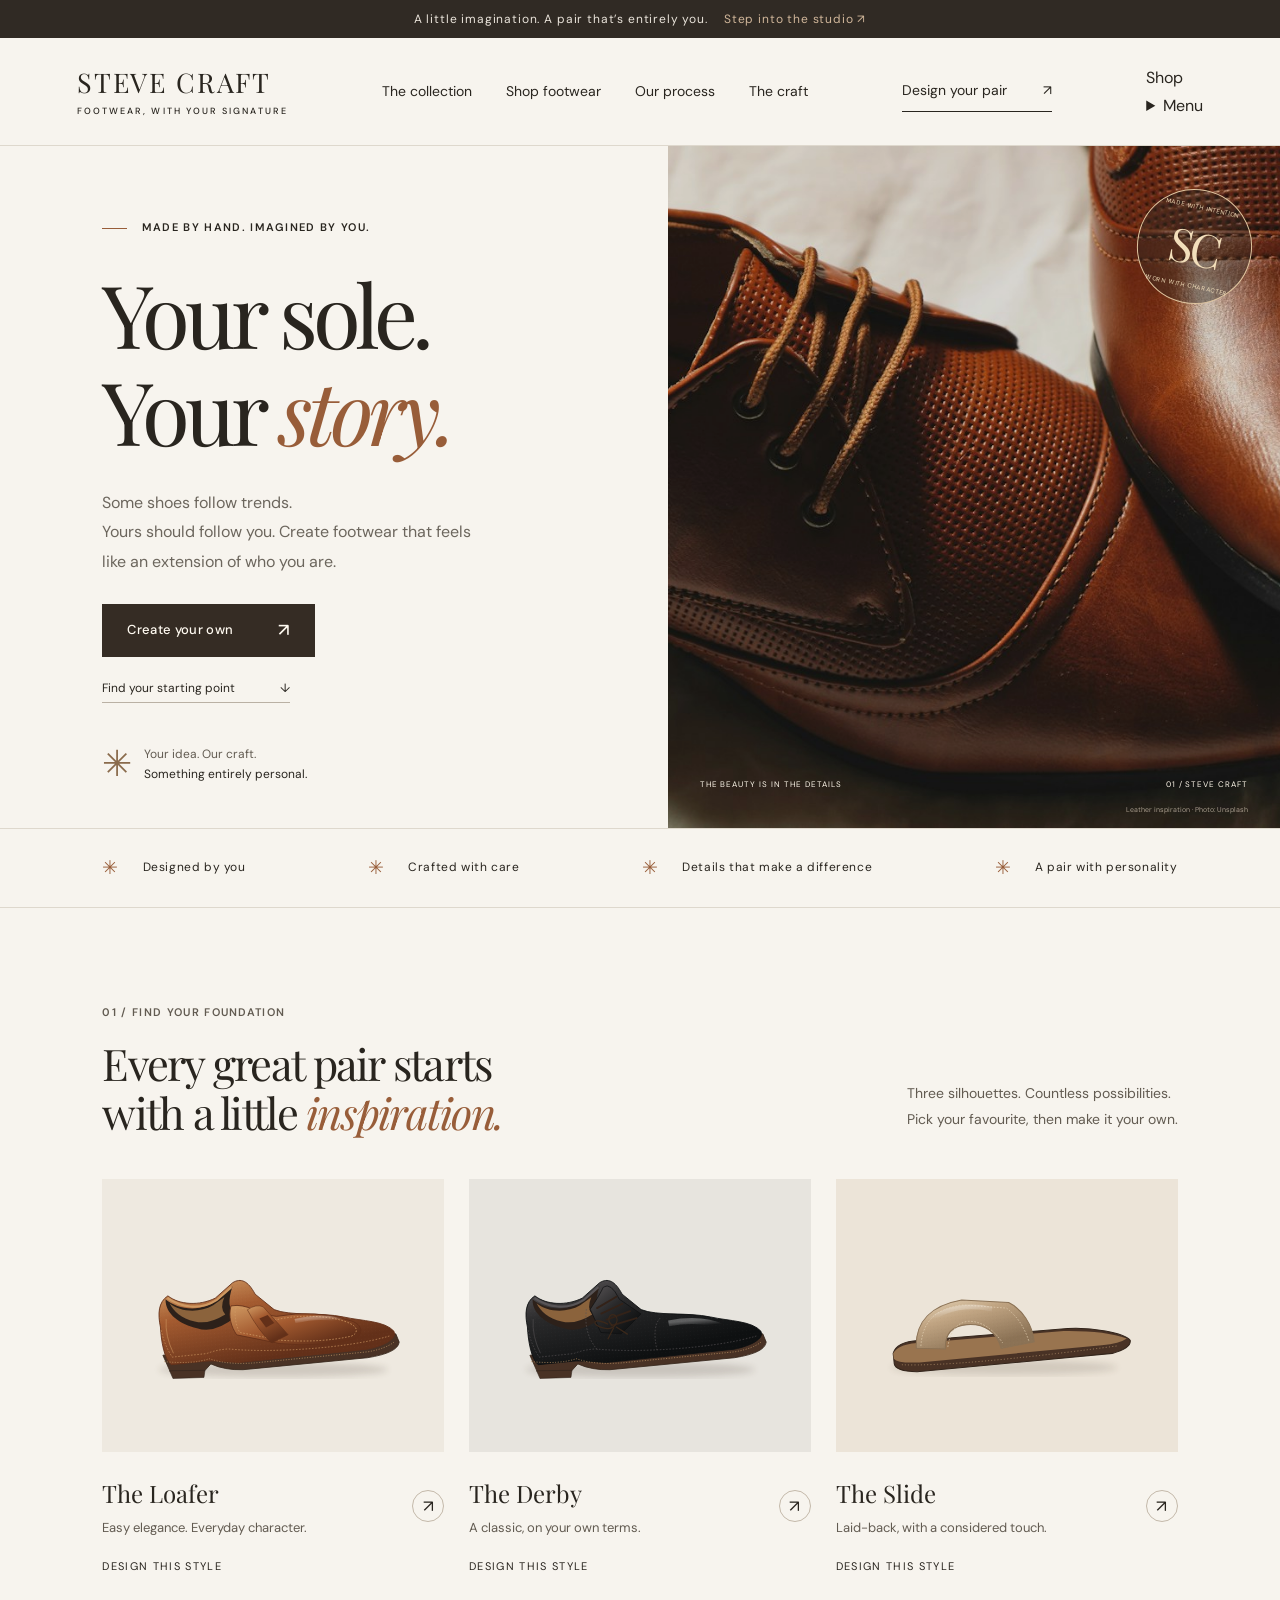
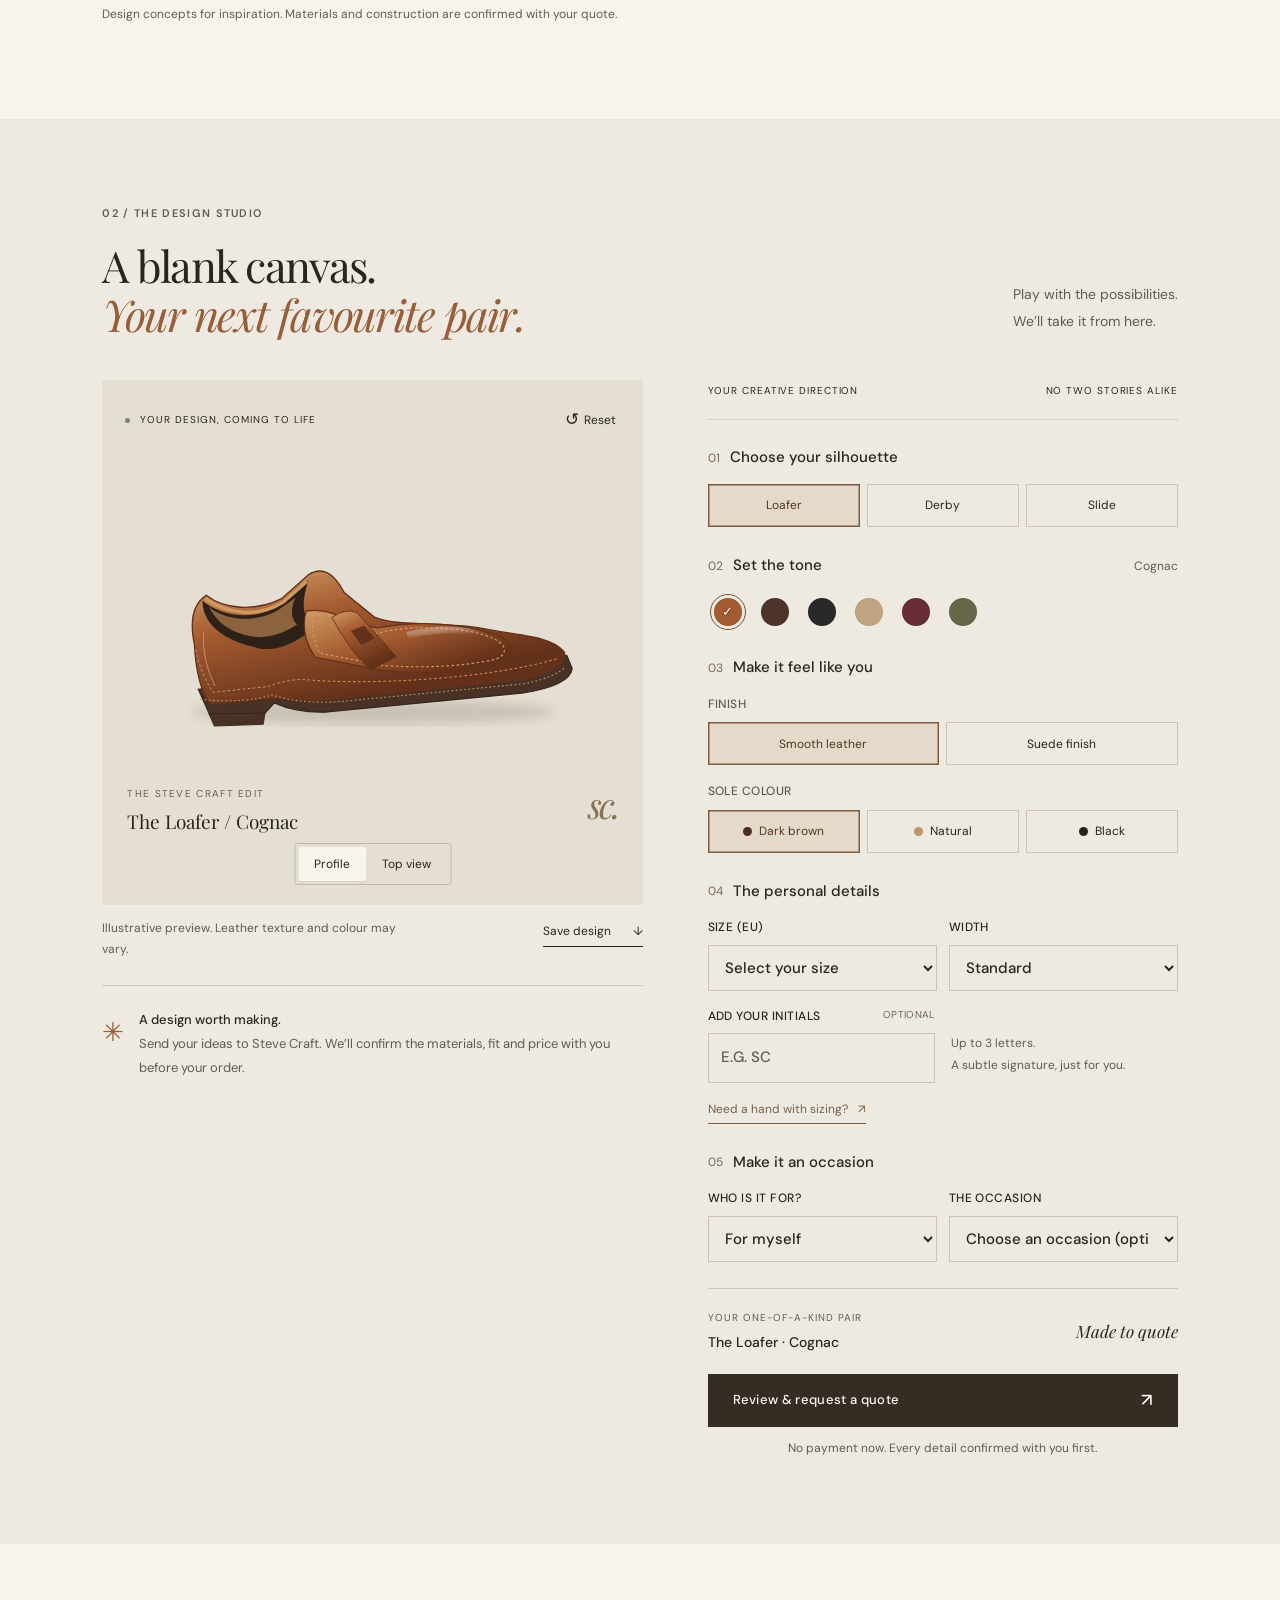
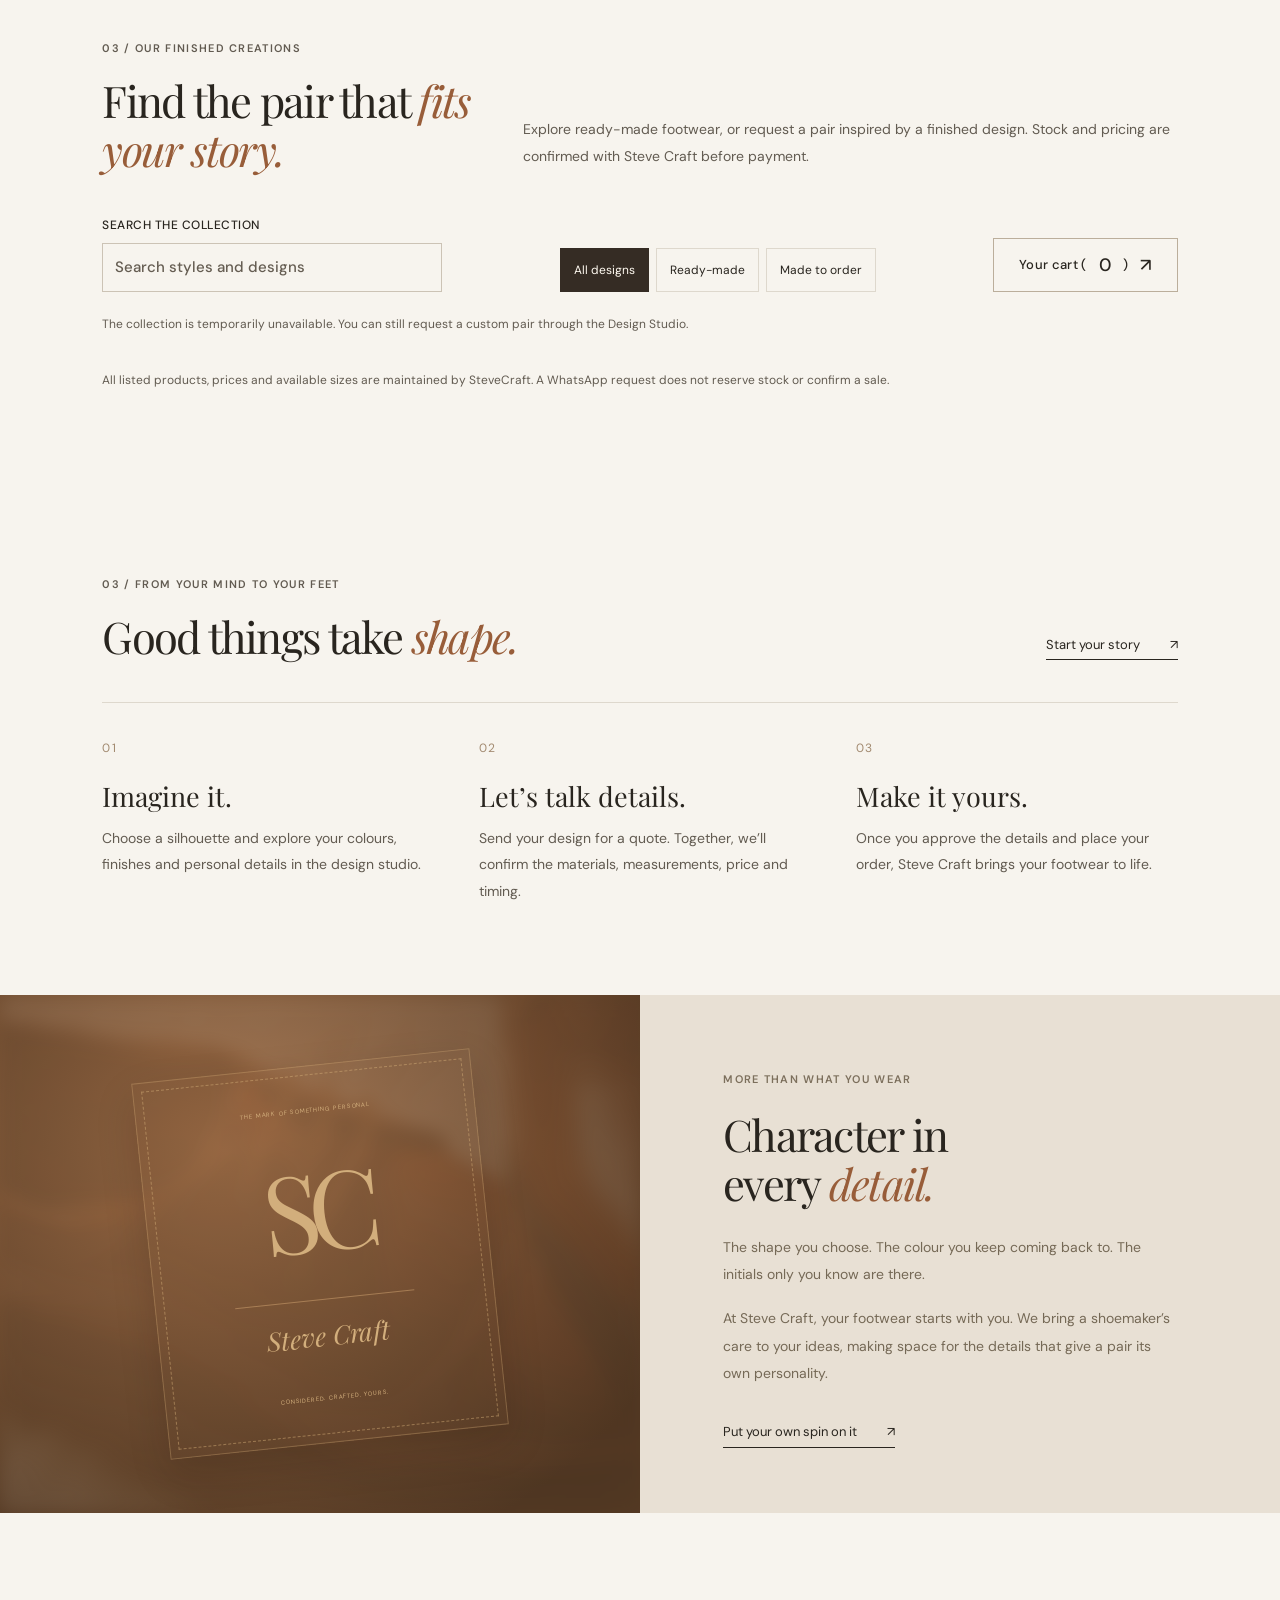
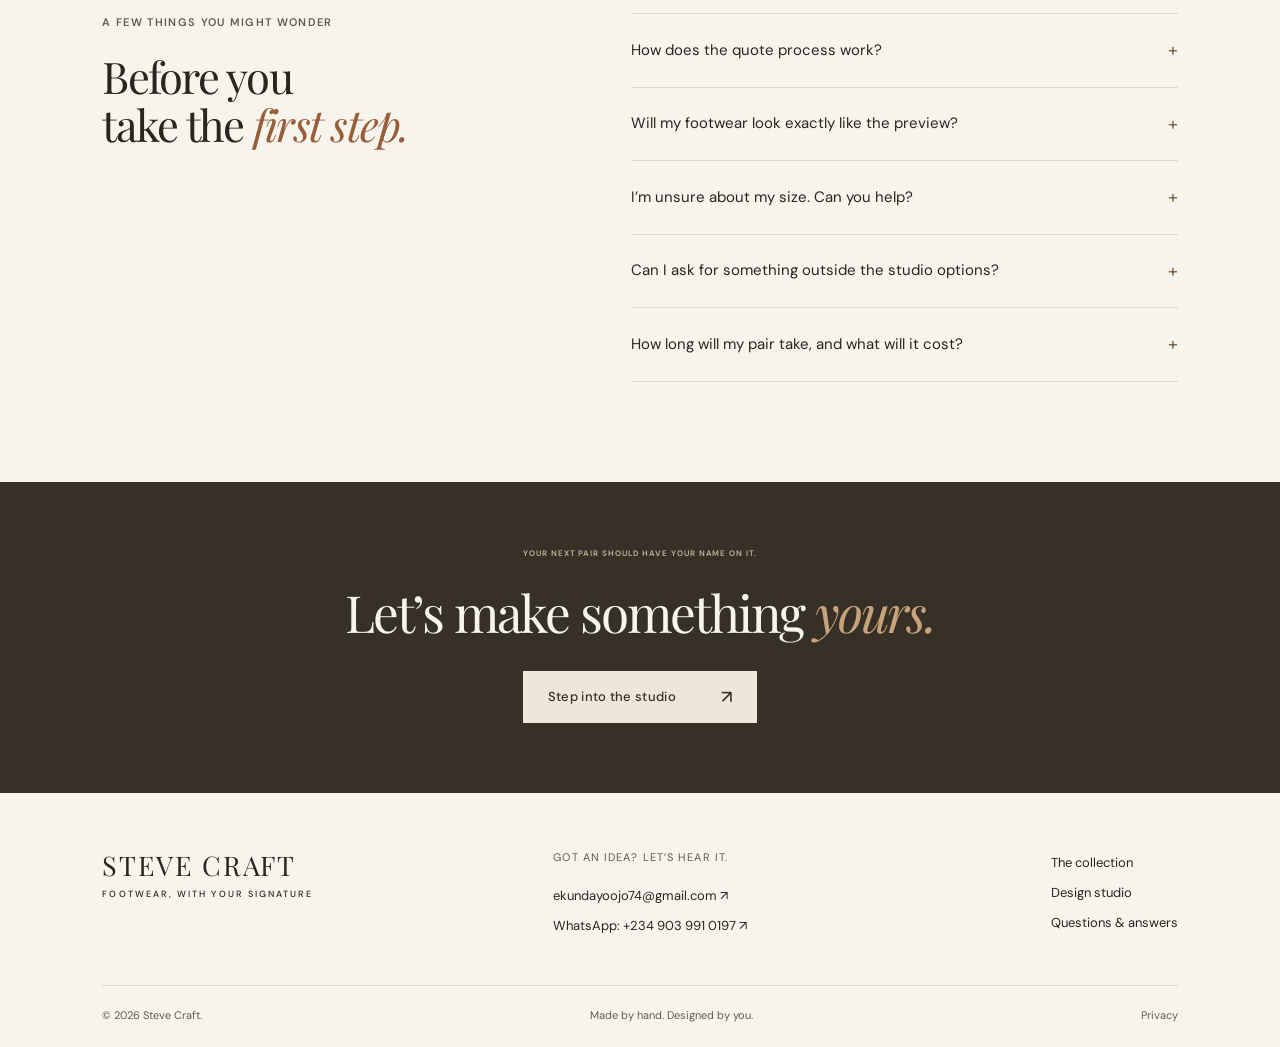
==== commit 000992a8: "Add visible mobile Shop shortcut and accessible navigation menu" ====
--- a/index.html
+++ b/index.html
@@ -8,7 +8,7 @@
   <title>Steve Craft — Your sole. Your story.</title>
   <link rel="preconnect" href="https://fonts.googleapis.com"><link rel="preconnect" href="https://fonts.gstatic.com" crossorigin>
   <link href="https://fonts.googleapis.com/css2?family=DM+Sans:wght@400;500;600;700&family=Playfair+Display:ital,wght@0,400;0,500;0,600;1,400;1,500&display=swap" rel="stylesheet">
-  <link rel="stylesheet" href="styles.css"><script type="module" src="app.js"></script><script type="module" src="shop.js"></script>
+  <link rel="stylesheet" href="styles.css"><script type="module" src="app.js"></script><script type="module" src="shop.js"></script><script type="module" src="mobile-nav.js"></script>
 </head>
 <body>
 <a class="skip" href="#main">Skip to content</a>
@@ -17,6 +17,13 @@
   <a href="#" class="brand" aria-label="Steve Craft home">STEVE CRAFT<span>FOOTWEAR, WITH YOUR SIGNATURE</span></a>
   <nav aria-label="Main navigation"><a href="#collection">The collection</a><a href="#shop">Shop footwear</a><a href="#process">Our process</a><a href="#craft">The craft</a></nav>
   <a class="header-cta" href="#studio">Design your pair <span>↗</span></a>
+  <div class="mobile-nav-controls">
+    <a class="mobile-shop-link" href="#shop">Shop</a>
+    <details class="mobile-menu" id="mobile-menu">
+      <summary aria-label="Open mobile navigation"><span class="mobile-menu-label">Menu</span><span class="mobile-menu-icon" aria-hidden="true"><span></span><span></span><span></span></span></summary>
+      <nav aria-label="Mobile navigation"><a href="#shop">Shop footwear</a><a href="#collection">The collection</a><a href="#process">Our process</a><a href="#craft">The craft</a><a href="#studio">Design your pair ↗</a></nav>
+    </details>
+  </div>
 </header>
 <main id="main">
   <section class="hero">
--- a/styles.css
+++ b/styles.css
@@ -159,3 +159,17 @@
 @media(max-width:1000px){.shop-grid{grid-template-columns:repeat(2,minmax(0,1fr))}}
 @media(max-width:700px){.shop-grid{grid-template-columns:1fr}.shop-card{display:grid;grid-template-columns:44% 1fr}.shop-photo{height:100%;aspect-ratio:auto}.shop-card-body{padding:16px;gap:8px}.shop-card-name{font-size:22px}.shop-card-body .button{min-height:42px;padding:10px;font-size:12px}.shop-modal{padding:32px 20px}.shop-product-body{grid-template-columns:1fr}.shop-detail-media{aspect-ratio:1.4}.shop-toolbar{gap:13px}.shop-search-label{max-width:none}.shop-filters{width:100%}.shop-filters button{flex:1}.shop-cart-trigger{width:100%}}
 @media(max-width:390px){.shop-card{display:block}.shop-photo{aspect-ratio:1.3}.cart-row{flex-direction:column}}
+
+
+/* Optional Studio reference photos */
+.reference-section{margin:22px 0 20px}
+.reference-section input[type=file]{display:block;width:100%;padding:12px;border:1px dashed #b8a994;background:#fdfbf6;font-size:14px}
+.reference-previews{display:grid;grid-template-columns:repeat(3,minmax(0,1fr));gap:10px;margin-top:12px}
+.reference-preview{min-width:0;padding:9px;border:1px solid var(--line);background:#fffdfa}
+.reference-preview img{width:100%;aspect-ratio:1;object-fit:cover;display:block}
+.reference-preview span{font-size:11px;overflow-wrap:anywhere;display:block;margin:7px 0}
+.reference-remove{font-size:12px;text-decoration:underline;min-height:32px}
+#turnstile-wrap{margin-top:14px}
+#reference-error:empty,#reference-upload-status:empty{display:none}
+#reference-upload-status{margin-bottom:10px}
+@media(max-width:390px){.reference-previews{grid-template-columns:repeat(2,minmax(0,1fr))}}
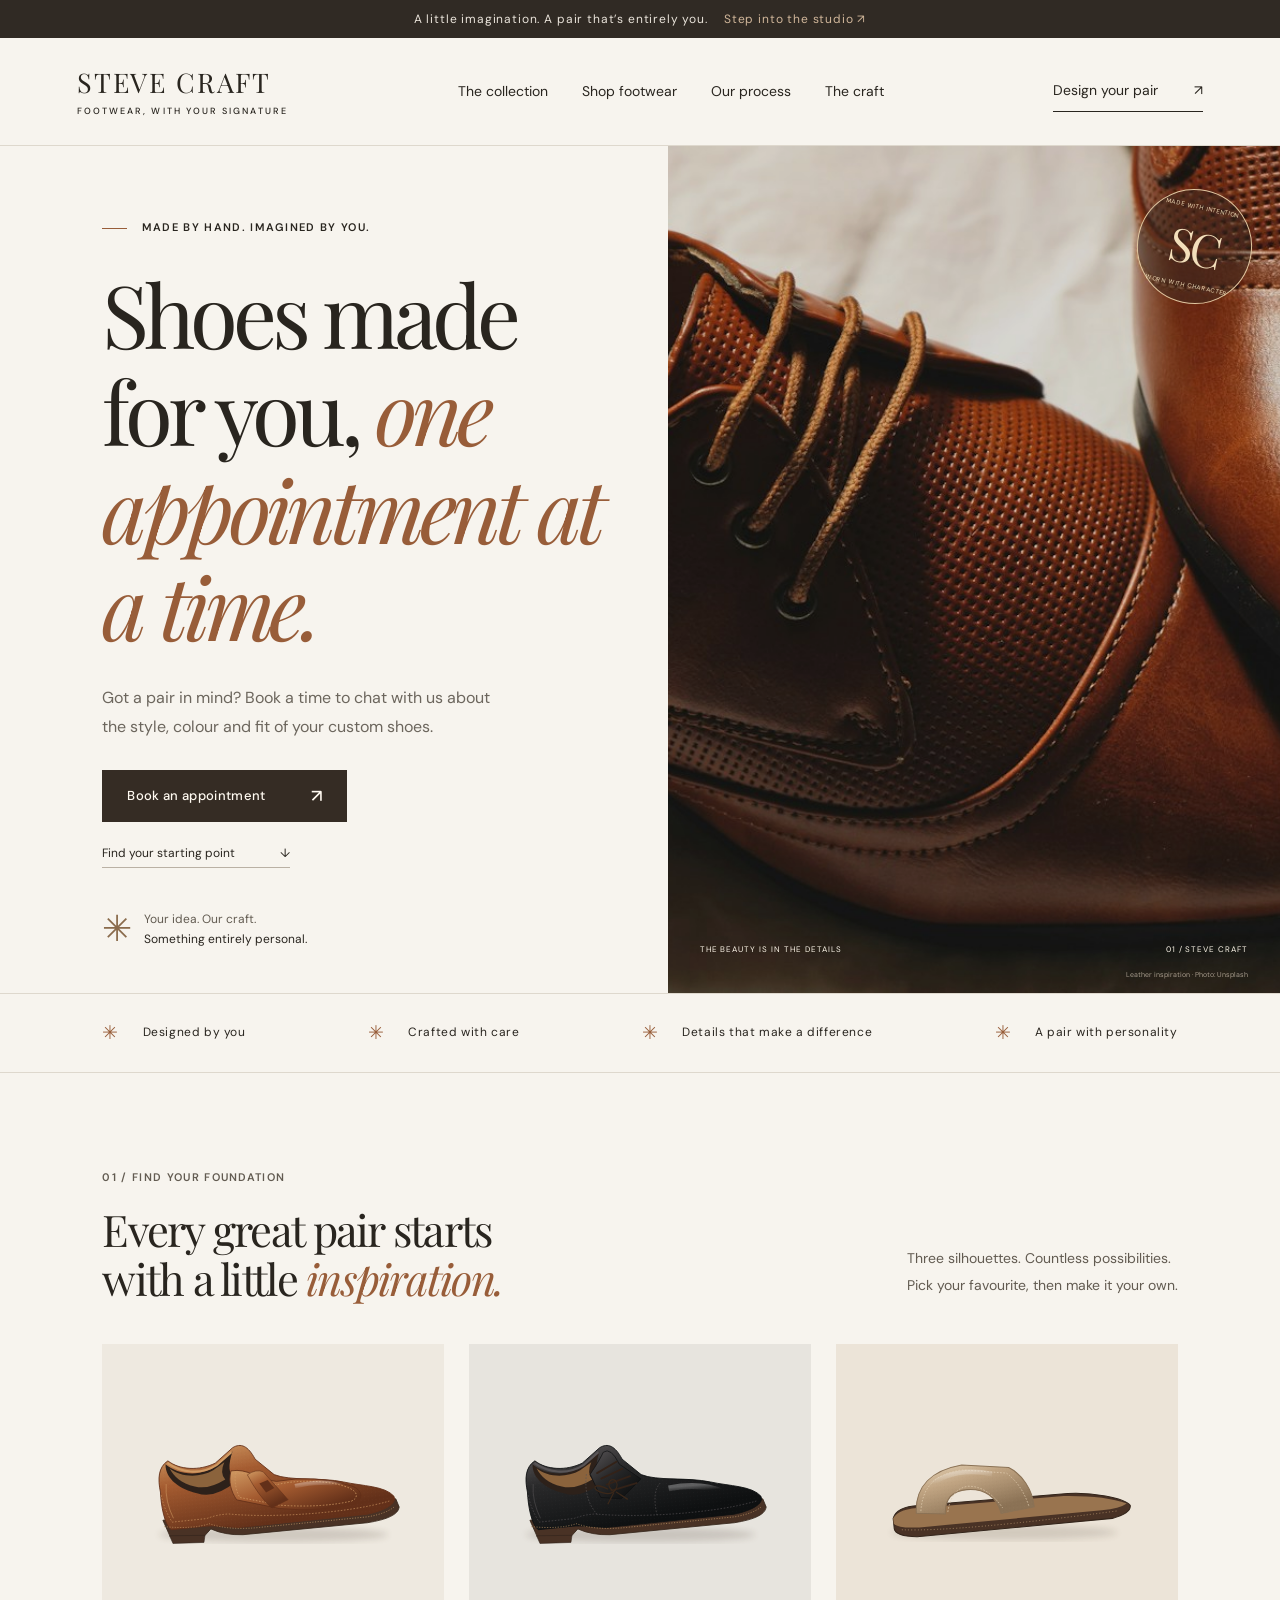
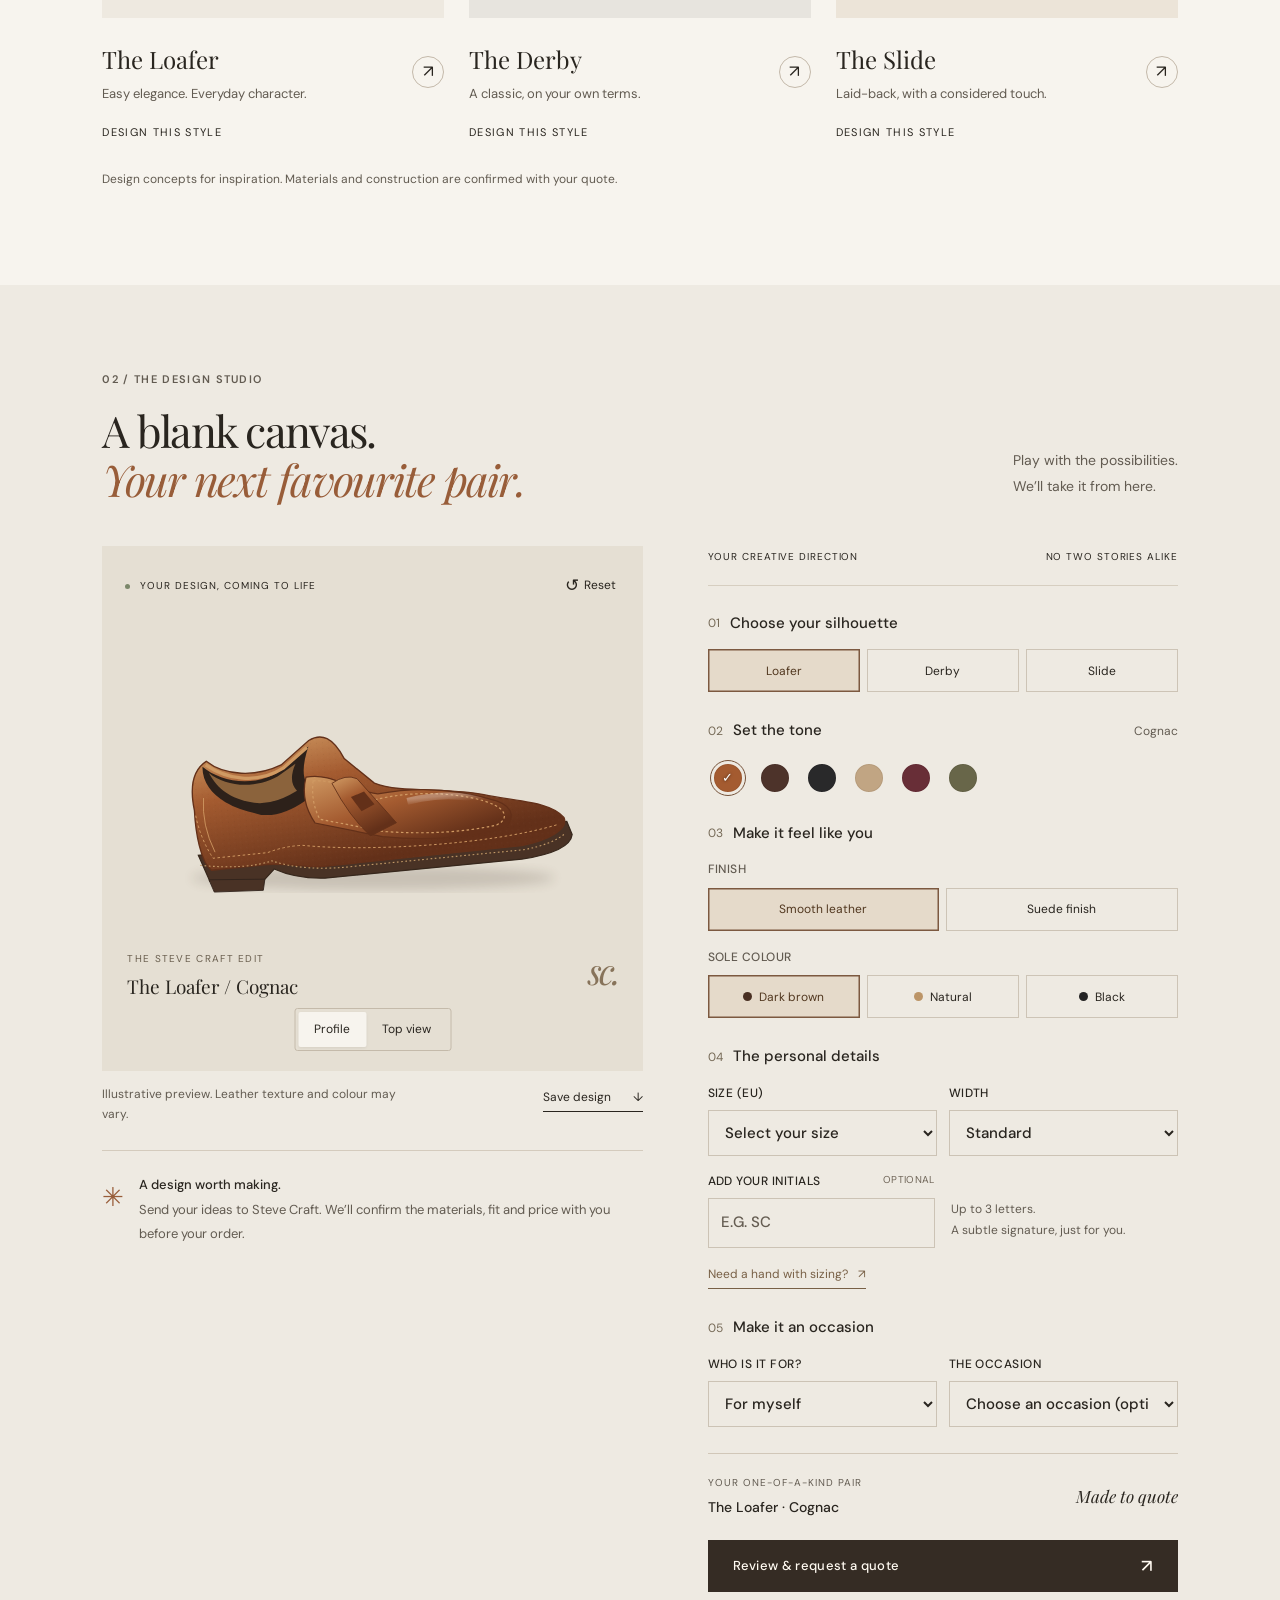
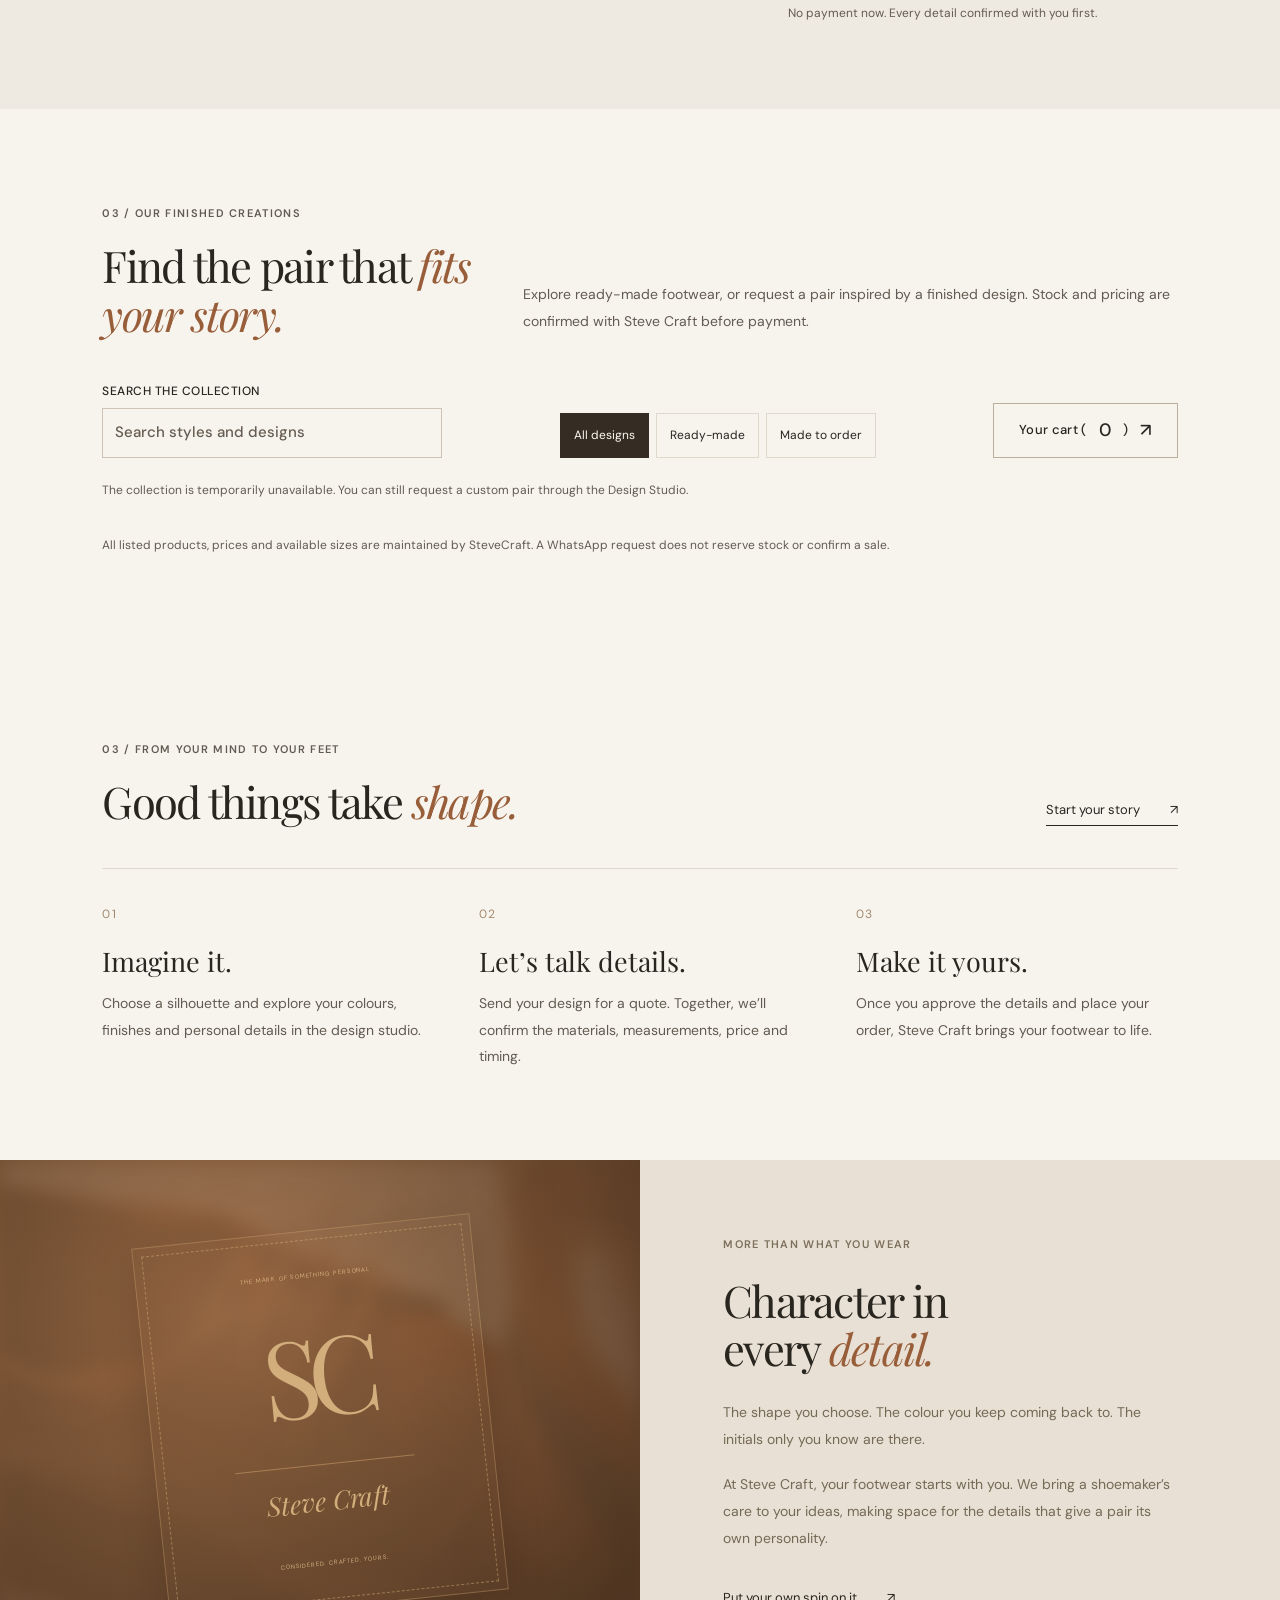
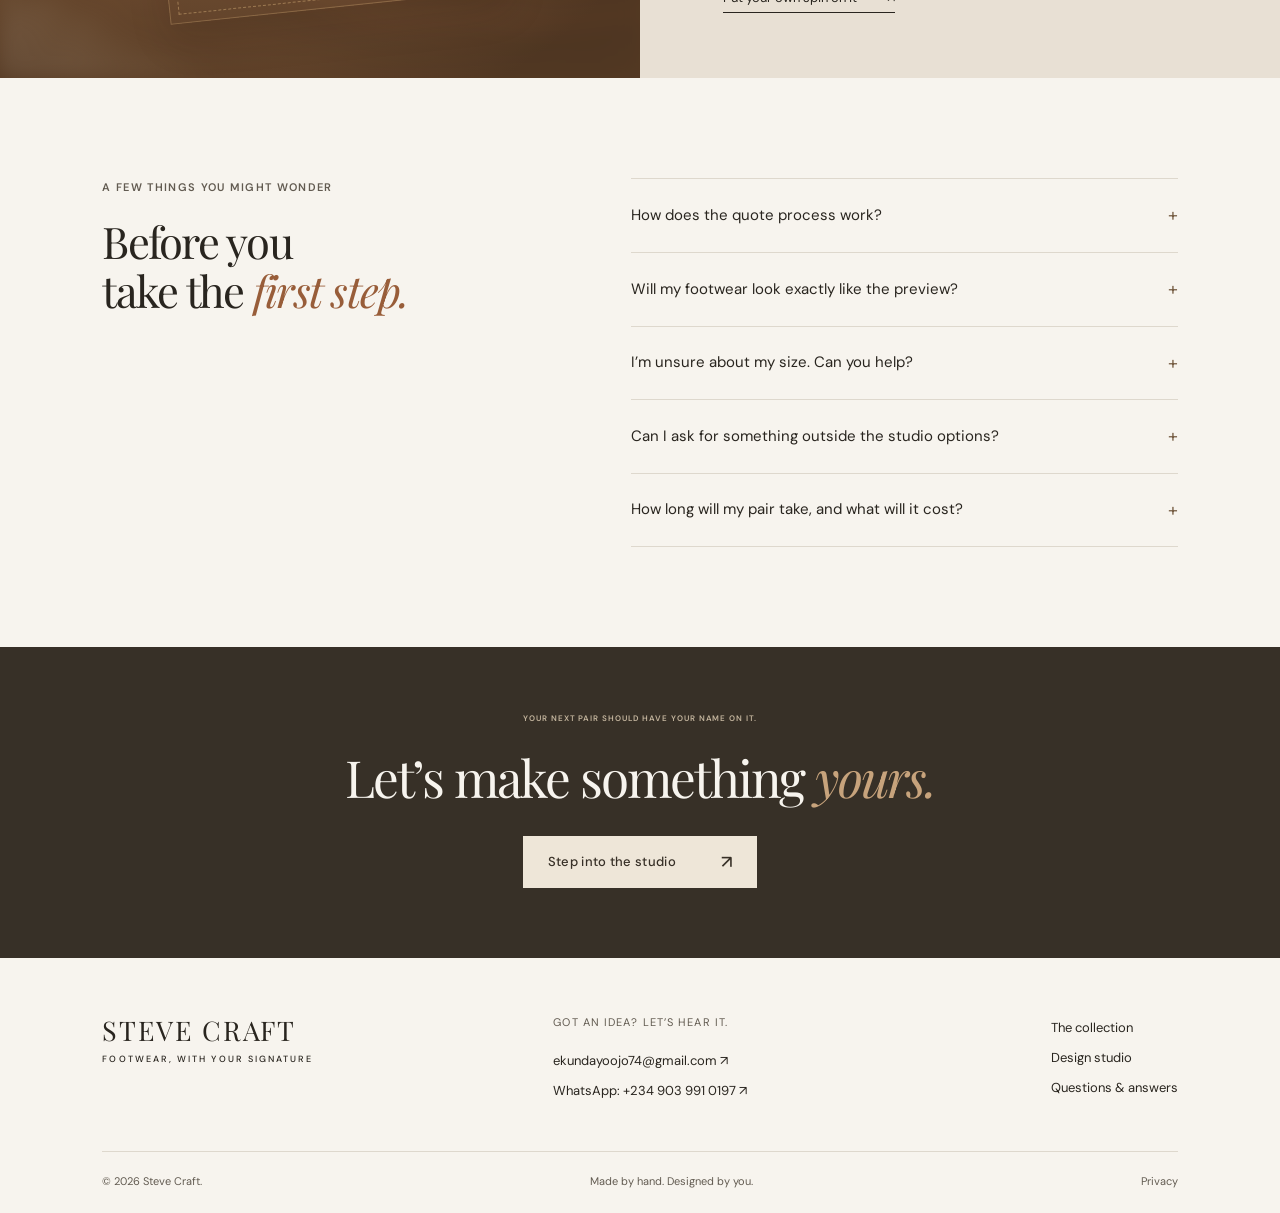
==== commit f26dfcb8: "Update homepage title and custom-shoe appointment copy" ====
--- a/index.html
+++ b/index.html
@@ -3,9 +3,9 @@
 <head>
   <meta charset="UTF-8"><meta name="viewport" content="width=device-width,initial-scale=1">
   <meta name="theme-color" content="#f7f4ee">
-  <meta name="description" content="Make it yours with Steve Craft. Design your own footwear, explore colours and finishes, and send your creation for a personal quote.">
-  <meta property="og:title" content="Steve Craft — Your sole. Your story."><meta property="og:description" content="Custom footwear, with your signature. Step inside the design studio.">
-  <title>Steve Craft — Your sole. Your story.</title>
+  <meta name="description" content="Got a pair in mind? Book a time to chat with us about the style, colour and fit of your custom shoes.">
+  <meta property="og:title" content="SteveCraft Custom Shoes | Book a Time to Chat"><meta property="og:description" content="Got a pair in mind? Book a time to chat with us about the style, colour and fit of your custom shoes.">
+  <title>SteveCraft Custom Shoes | Book a Time to Chat</title>
   <link rel="preconnect" href="https://fonts.googleapis.com"><link rel="preconnect" href="https://fonts.gstatic.com" crossorigin>
   <link href="https://fonts.googleapis.com/css2?family=DM+Sans:wght@400;500;600;700&family=Playfair+Display:ital,wght@0,400;0,500;0,600;1,400;1,500&display=swap" rel="stylesheet">
   <link rel="stylesheet" href="styles.css"><script type="module" src="app.js"></script><script type="module" src="shop.js"></script><script type="module" src="mobile-nav.js"></script>
@@ -27,7 +27,7 @@
 </header>
 <main id="main">
   <section class="hero">
-    <div class="hero-copy"><p class="eyebrow"><span class="tiny-line"></span> MADE BY HAND. IMAGINED BY YOU.</p><h1>Your sole.<br>Your <em>story.</em></h1><p class="hero-description">Some shoes follow trends.<br>Yours should follow you. Create footwear that feels like an extension of who you are.</p><a href="#studio" class="button primary">Create your own <span>↗</span></a><a href="#collection" class="text-link">Find your starting point <span>↓</span></a><div class="hero-note"><span class="hand-icon">✳</span><p>Your idea. Our craft.<br><strong>Something entirely personal.</strong></p></div></div>
+    <div class="hero-copy"><p class="eyebrow"><span class="tiny-line"></span> MADE BY HAND. IMAGINED BY YOU.</p><h1>Shoes made for you, <em>one appointment at a time.</em></h1><p class="hero-description">Got a pair in mind? Book a time to chat with us about the style, colour and fit of your custom shoes.</p><a href="https://wa.me/2349039910197?text=Hi%20SteveCraft%2C%20I'd%20like%20to%20book%20an%20appointment%20to%20discuss%20custom%20shoes." class="button primary">Book an appointment <span>↗</span></a><a href="#collection" class="text-link">Find your starting point <span>↓</span></a><div class="hero-note"><span class="hand-icon">✳</span><p>Your idea. Our craft.<br><strong>Something entirely personal.</strong></p></div></div>
     <div class="hero-visual"><img src="hero.jpg" alt="Close-up of rich brown leather lace-up shoes, showing stitching and leather texture" fetchpriority="high"><div class="hero-photo-caption"><span>THE BEAUTY IS IN THE DETAILS</span><span>01 / STEVE CRAFT</span></div><div class="round-stamp">MADE WITH INTENTION<span>SC</span>WORN WITH CHARACTER</div><span class="photo-credit">Leather inspiration · Photo: Unsplash</span></div>
   </section>
   <div class="values-strip"><span><i>✳</i> Designed by you</span><span><i>✳</i> Crafted with care</span><span><i>✳</i> Details that make a difference</span><span><i>✳</i> A pair with personality</span></div>
--- a/styles.css
+++ b/styles.css
@@ -173,3 +173,38 @@
 #reference-error:empty,#reference-upload-status:empty{display:none}
 #reference-upload-status{margin-bottom:10px}
 @media(max-width:390px){.reference-previews{grid-template-columns:repeat(2,minmax(0,1fr))}}
+
+
+/* Responsive shop shortcut and collapsible mobile navigation */
+.mobile-nav-controls{display:none}
+@media(max-width:700px){
+  .header{position:relative;z-index:50}
+  .header-cta{display:none}
+  .mobile-nav-controls{display:flex;align-items:center;gap:12px;margin-left:auto}
+  .mobile-shop-link{display:inline-flex;align-items:center;justify-content:center;min-height:44px;padding:0 10px;font-size:14px;font-weight:600;border-bottom:1px solid var(--ink);white-space:nowrap}
+  .mobile-shop-link:hover{color:var(--accent)}
+  .mobile-menu{position:static}
+  .mobile-menu>summary{display:flex;align-items:center;gap:7px;cursor:pointer;min-height:44px;padding:8px 0 8px 7px;font-size:13px;list-style:none}
+  .mobile-menu>summary::-webkit-details-marker{display:none}
+  .mobile-menu-label{font-weight:600}
+  .mobile-menu-icon{display:flex;flex-direction:column;justify-content:center;gap:4px;width:20px}
+  .mobile-menu-icon span{display:block;width:20px;height:2px;background:var(--ink);transition:transform .2s ease,opacity .2s ease}
+  .mobile-menu[open] .mobile-menu-icon span:first-child{transform:translateY(6px) rotate(45deg)}
+  .mobile-menu[open] .mobile-menu-icon span:nth-child(2){opacity:0}
+  .mobile-menu[open] .mobile-menu-icon span:last-child{transform:translateY(-6px) rotate(-45deg)}
+  .header .mobile-menu nav{position:absolute;top:100%;left:0;right:0;display:flex;flex-direction:column;gap:0;background:var(--paper);border-top:1px solid var(--line);border-bottom:1px solid var(--line);box-shadow:0 14px 24px rgba(0,0,0,.12);padding:8px 6%;font-size:15px;z-index:100}
+  .header .mobile-menu nav a{display:block;padding:13px 4px;border-bottom:1px solid var(--line)}
+  .header .mobile-menu nav a:last-child{border-bottom:0}
+  .header .mobile-menu nav a:hover,.header .mobile-menu nav a:focus-visible{color:var(--accent)}
+  .mobile-menu>summary:focus-visible,.mobile-shop-link:focus-visible{outline:2px solid var(--accent);outline-offset:3px}
+}
+@media(max-width:370px){
+  .header{gap:5px}
+  .brand{font-size:18px}
+  .brand span{font-size:6px;letter-spacing:.1em}
+  .mobile-nav-controls{gap:5px}
+  .mobile-shop-link{padding:0 5px}
+  .mobile-menu>summary{gap:4px}
+  .mobile-menu-label{font-size:12px}
+}
+@media(prefers-reduced-motion:reduce){.mobile-menu-icon span{transition:none}}
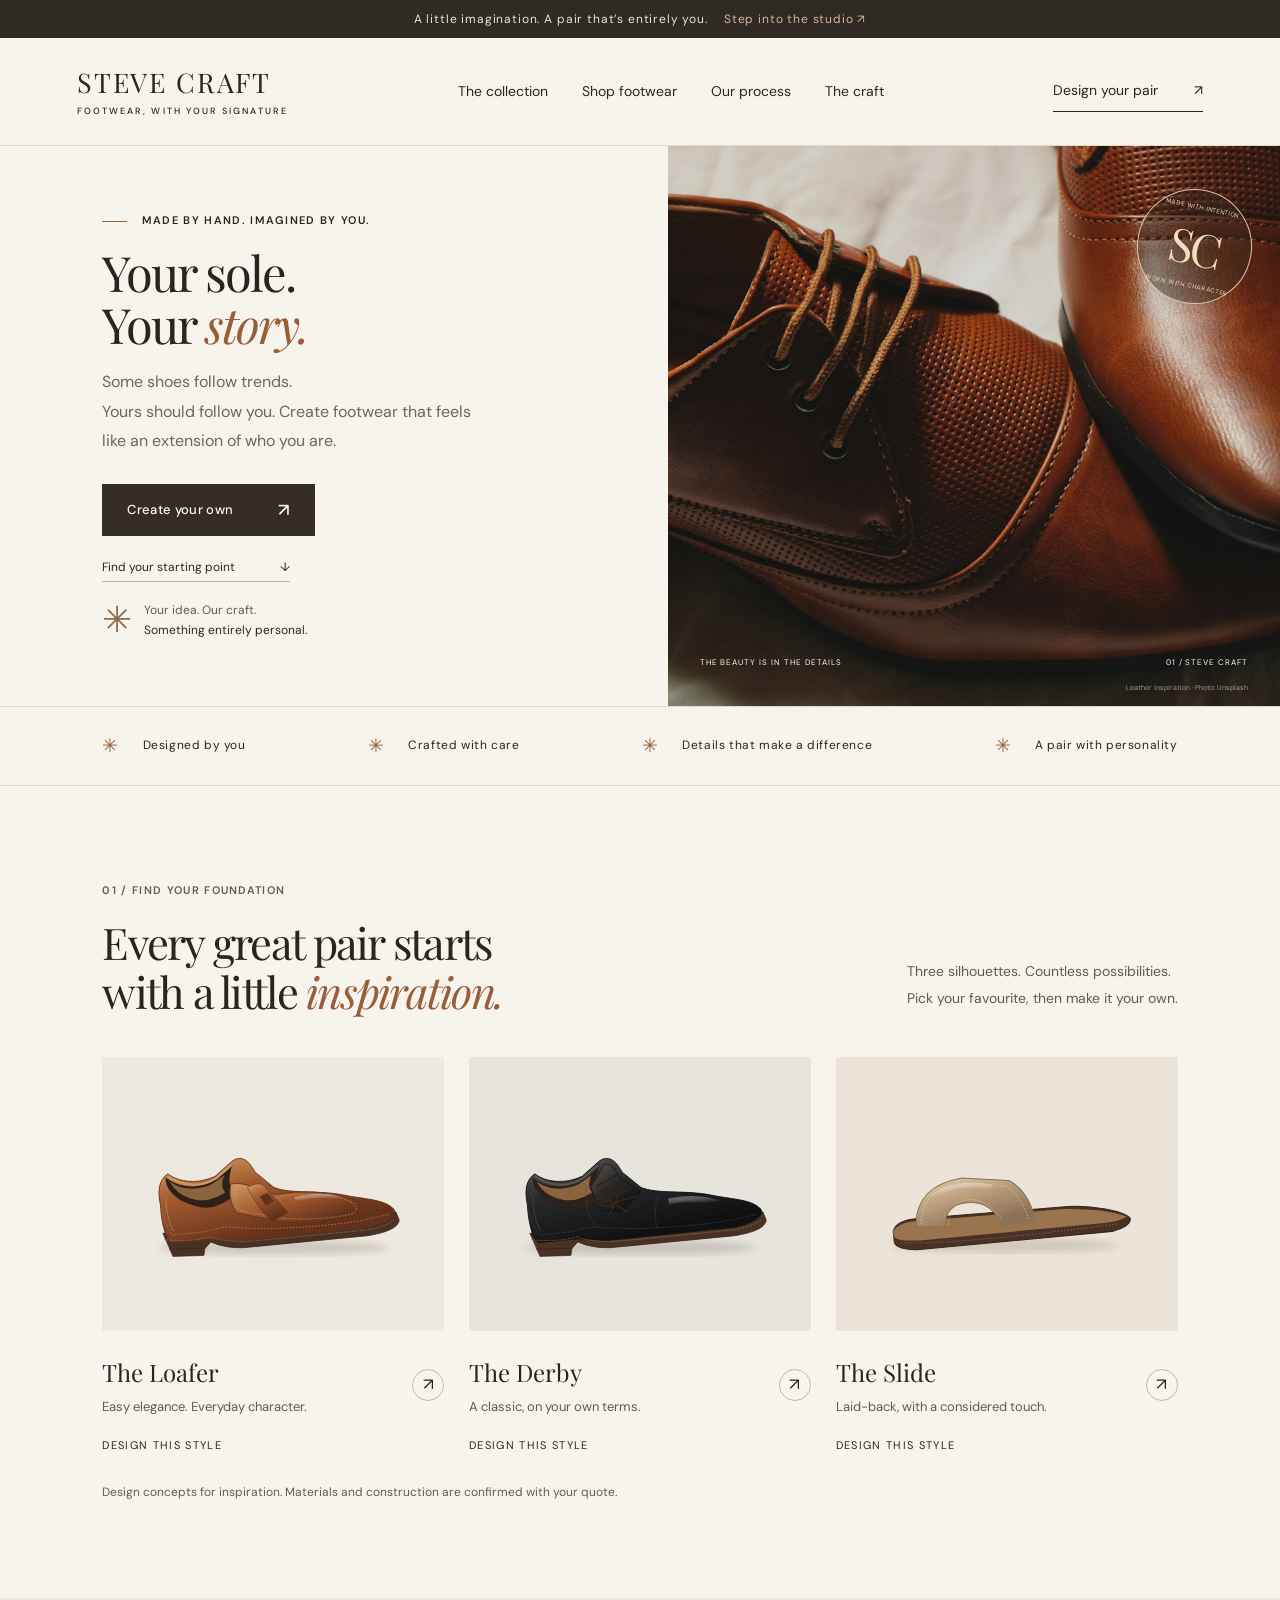
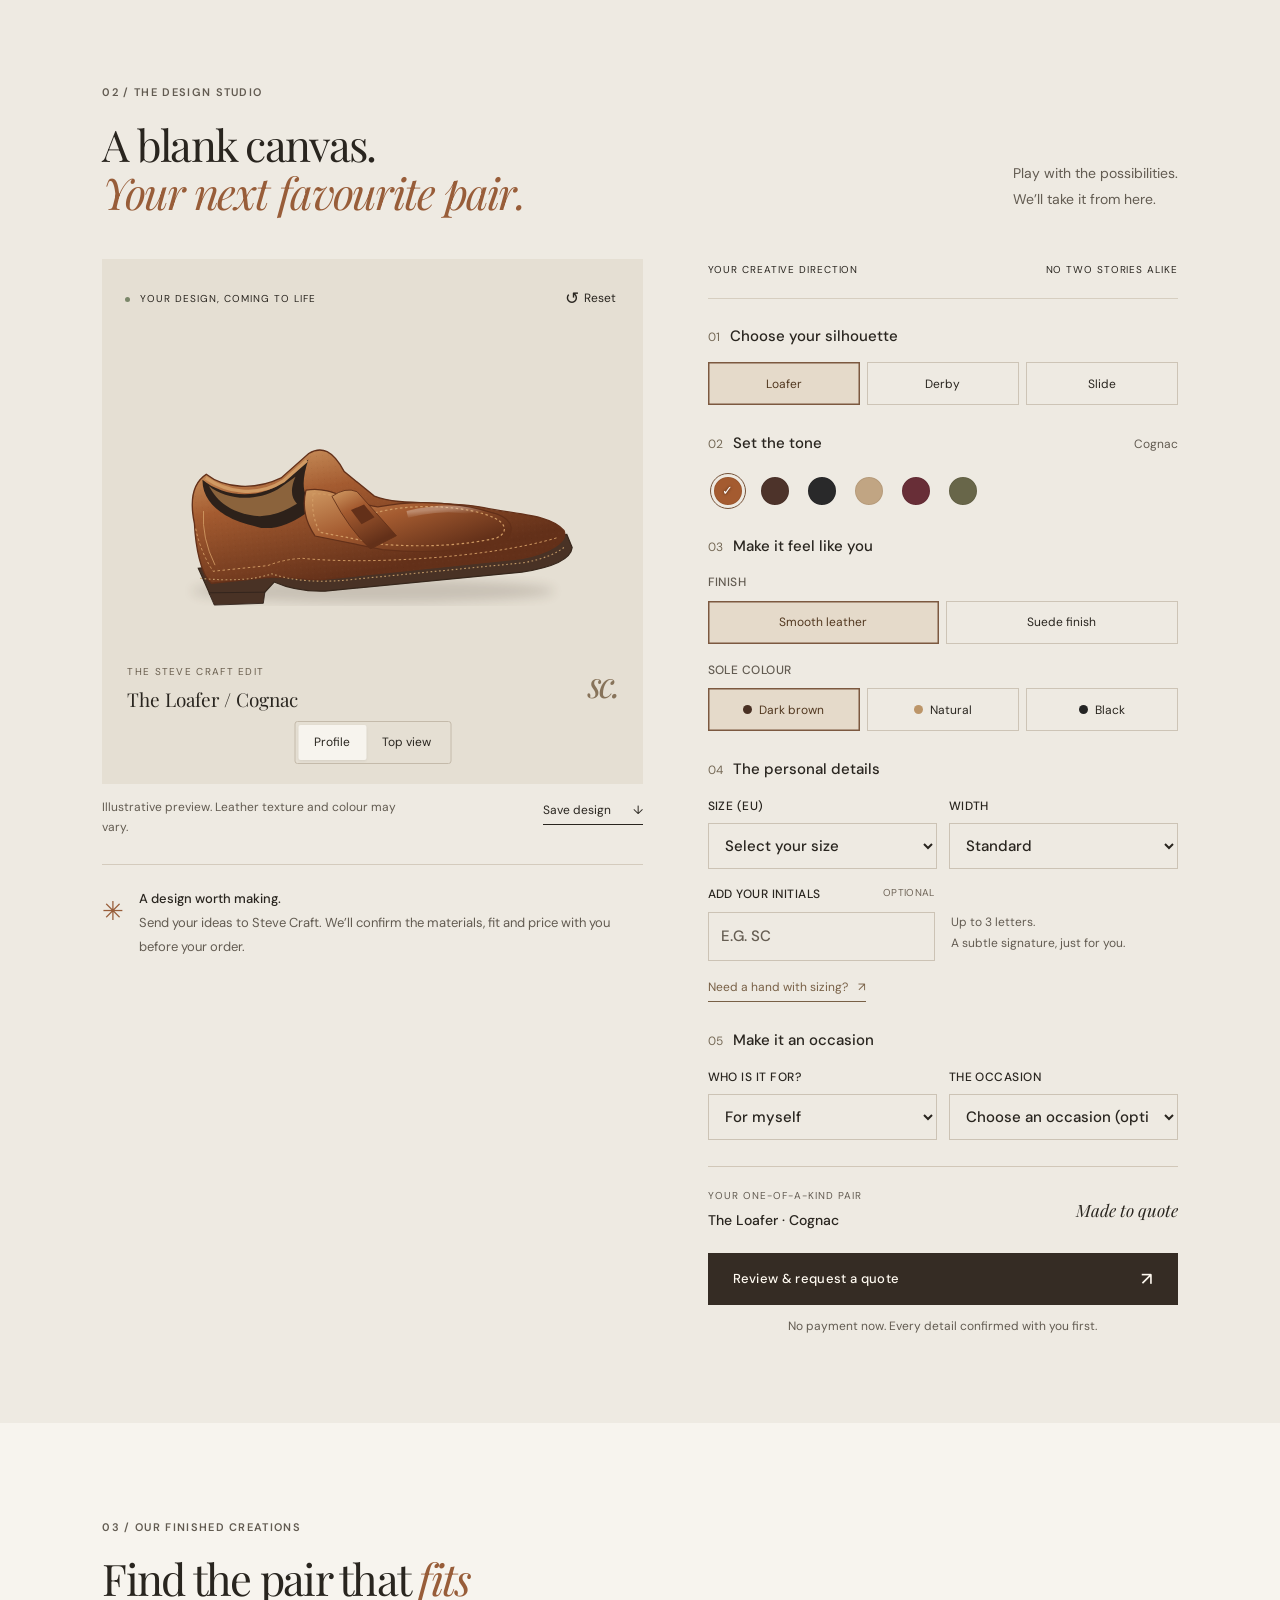
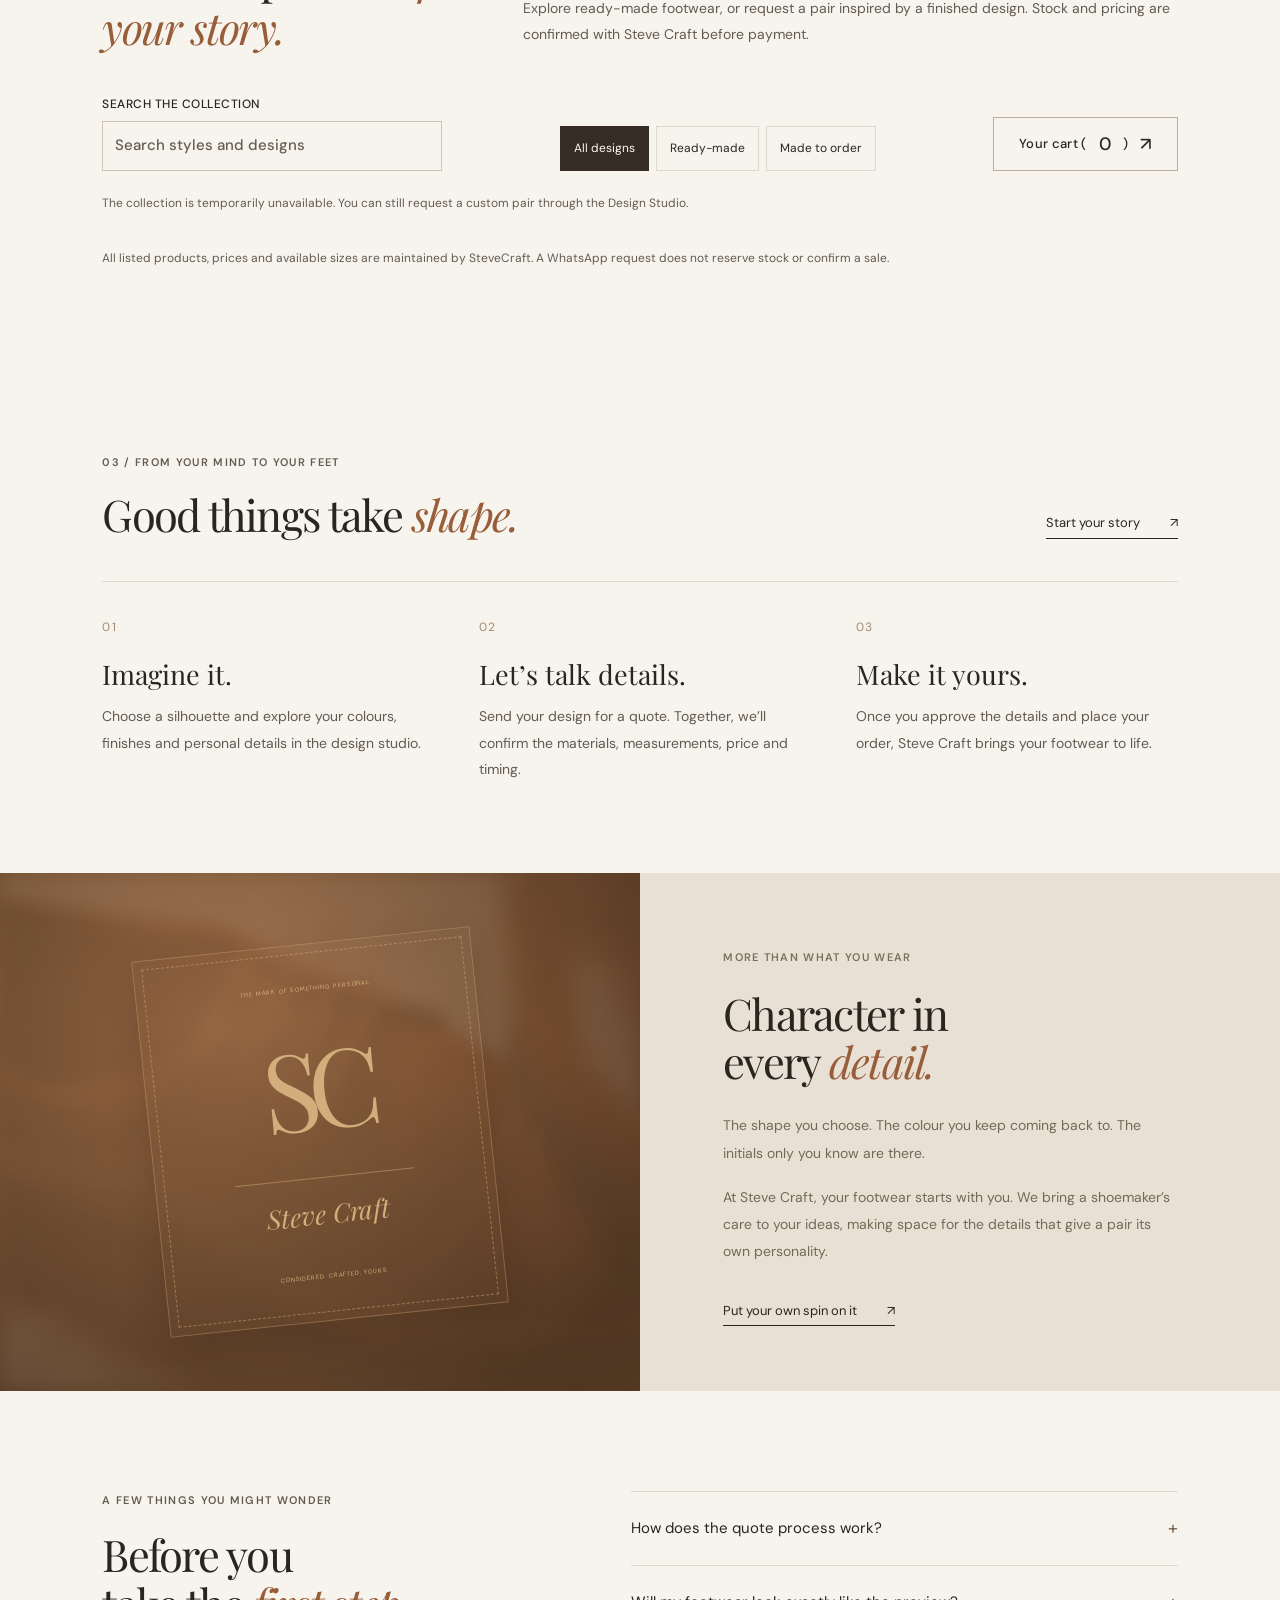
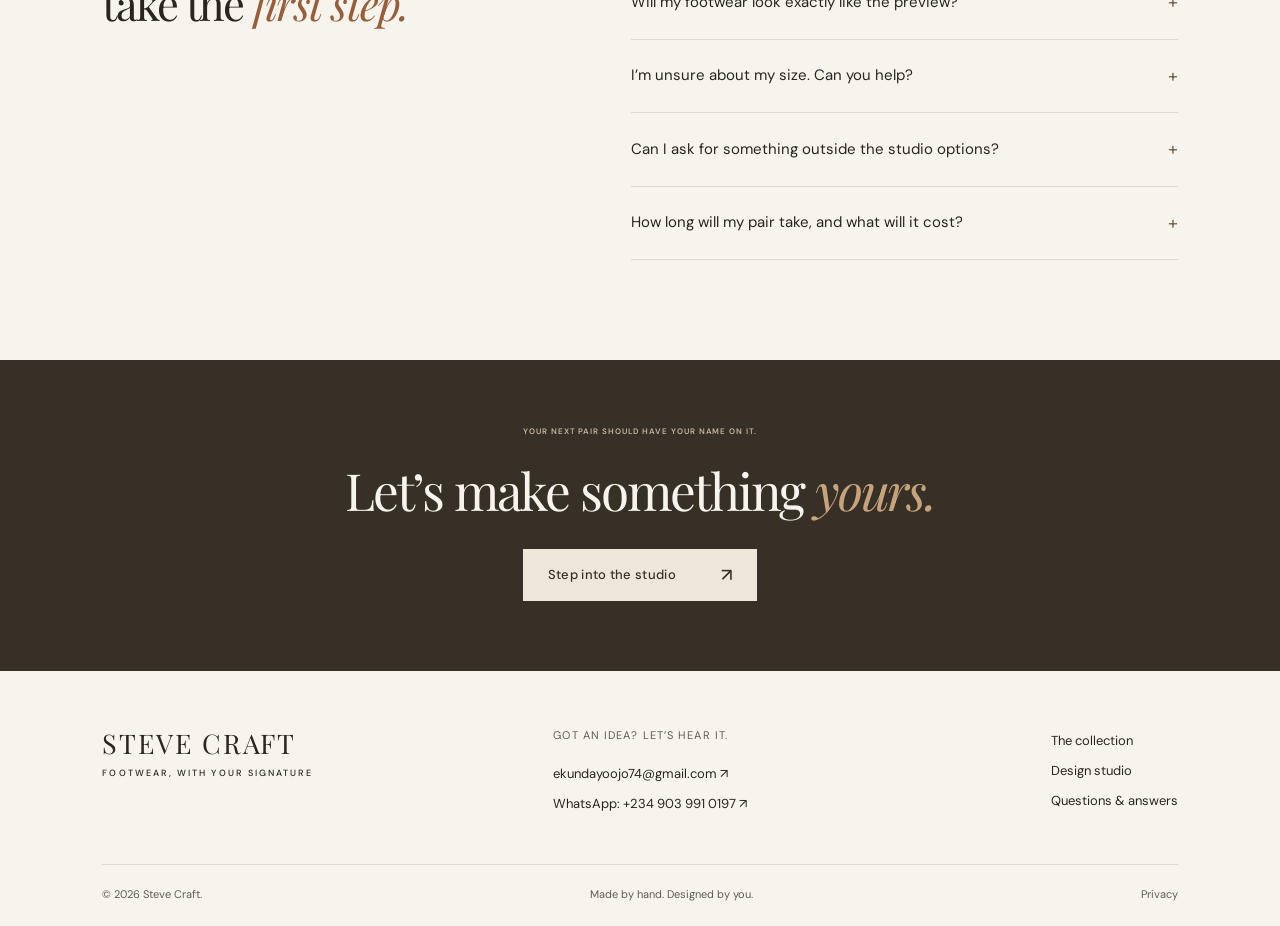
==== commit 00b21a06: "Restore original homepage hero markup" ====
--- a/index.html
+++ b/index.html
@@ -27,7 +27,7 @@
 </header>
 <main id="main">
   <section class="hero">
-    <div class="hero-copy"><p class="eyebrow"><span class="tiny-line"></span> MADE BY HAND. IMAGINED BY YOU.</p><h1>Shoes made for you, <em>one appointment at a time.</em></h1><p class="hero-description">Got a pair in mind? Book a time to chat with us about the style, colour and fit of your custom shoes.</p><a href="https://wa.me/2349039910197?text=Hi%20SteveCraft%2C%20I'd%20like%20to%20book%20an%20appointment%20to%20discuss%20custom%20shoes." class="button primary">Book an appointment <span>↗</span></a><a href="#collection" class="text-link">Find your starting point <span>↓</span></a><div class="hero-note"><span class="hand-icon">✳</span><p>Your idea. Our craft.<br><strong>Something entirely personal.</strong></p></div></div>
+    <div class="hero-copy"><p class="eyebrow"><span class="tiny-line"></span> MADE BY HAND. IMAGINED BY YOU.</p><h1>Your sole.<br>Your <em>story.</em></h1><p class="hero-description">Some shoes follow trends.<br>Yours should follow you. Create footwear that feels like an extension of who you are.</p><a href="#studio" class="button primary">Create your own <span>↗</span></a><a href="#collection" class="text-link">Find your starting point <span>↓</span></a><div class="hero-note"><span class="hand-icon">✳</span><p>Your idea. Our craft.<br><strong>Something entirely personal.</strong></p></div></div>
     <div class="hero-visual"><img src="hero.jpg" alt="Close-up of rich brown leather lace-up shoes, showing stitching and leather texture" fetchpriority="high"><div class="hero-photo-caption"><span>THE BEAUTY IS IN THE DETAILS</span><span>01 / STEVE CRAFT</span></div><div class="round-stamp">MADE WITH INTENTION<span>SC</span>WORN WITH CHARACTER</div><span class="photo-credit">Leather inspiration · Photo: Unsplash</span></div>
   </section>
   <div class="values-strip"><span><i>✳</i> Designed by you</span><span><i>✳</i> Crafted with care</span><span><i>✳</i> Details that make a difference</span><span><i>✳</i> A pair with personality</span></div>
--- a/styles.css
+++ b/styles.css
@@ -1,7 +1,7 @@
-:root{--paper:#f7f4ee;--ink:#29251f;--muted:#625b51;--line:#ded8cd;--accent:#985d39;--serif:'Playfair Display',Georgia,serif;--sans:'DM Sans',Arial,sans-serif}*{box-sizing:border-box}html{scroll-behavior:smooth;scroll-padding-top:90px}body{margin:0;background:var(--paper);color:var(--ink);font-family:var(--sans);font-size:14px;line-height:1.65}button,input,select,textarea{font:inherit}button,a{-webkit-tap-highlight-color:transparent}a{color:inherit;text-decoration:none}button{color:inherit;cursor:pointer}button:disabled{opacity:.5;cursor:default}button:focus-visible,a:focus-visible,input:focus-visible,select:focus-visible,textarea:focus-visible,summary:focus-visible{outline:2px solid var(--accent);outline-offset:5px}button{border:0;background:none}p,h1,h2,h3{margin:0}h1,h2,h3{font-family:var(--serif);font-weight:400;line-height:1.12}em{font-weight:400;color:var(--accent)}.announcement{height:34px;background:#302a24;color:#eae4db;text-align:center;font-size:10px;letter-spacing:.07em;display:flex;align-items:center;justify-content:center;gap:16px}.announcement a{color:#d0b69a}.header{height:108px;display:flex;align-items:center;justify-content:space-between;margin:auto;padding:0 6%;border-bottom:1px solid var(--line);gap:24px}.brand{font-family:var(--serif);font-size:27px;letter-spacing:.07em;line-height:1.3;white-space:nowrap}.brand span{display:block;font-family:var(--sans);font-size:7px;font-weight:500;letter-spacing:.23em;margin-top:6px}.header nav{display:flex;gap:34px;font-size:12px}.header nav a:hover,.footer-links a:hover{color:var(--accent)}.header-cta{font-size:12px;border-bottom:1px solid var(--ink);padding:8px 0;display:flex;gap:36px}.hero{display:grid;grid-template-columns:.96fr 1.04fr;min-height:650px;padding:0 0 0 8%;max-width:1800px;margin:auto}.hero-copy{padding:72px 40px 43px 0}.eyebrow{font-size:9px;letter-spacing:.16em;font-weight:600;line-height:1.7}.tiny-line{display:inline-block;width:25px;height:1px;background:var(--accent);vertical-align:middle;margin-right:10px}h1{font-size:clamp(65px,6.8vw,104px);letter-spacing:-.06em;margin:28px 0}.hero-description{font-size:14px;line-height:1.85;max-width:320px;color:#6c665d;margin-bottom:28px}.button{display:inline-flex;align-items:center;justify-content:space-between;gap:45px;min-height:50px;padding:15px 25px;font-size:11px;font-weight:500;letter-spacing:.025em;transition:background .2s,transform .2s}.primary{background:#352c24;color:#fffaf1}.primary:hover{background:#65452f}.button span{font-size:18px;line-height:1}.text-link{display:inline-flex;align-items:center;gap:30px;font-size:11px;border-bottom:1px solid currentColor;padding:4px 0;line-height:1.6}.hero-copy>.text-link{display:flex;width:max-content;margin-top:18px;border-color:#bab1a4;font-size:10px;gap:45px}.hero-note{display:flex;gap:12px;align-items:center;margin-top:41px;font-size:9px;line-height:1.7;color:var(--muted)}.hero-note strong{font-weight:400;color:var(--ink)}.hand-icon{font-size:36px;color:#8a6b4c;line-height:1}.hero-visual{position:relative;min-width:0;background:#e7ddd0}.hero-visual>img{display:block;width:100%;height:100%;position:absolute;object-fit:cover;object-position:40% 50%;filter:brightness(.86)}.hero-photo-caption{position:absolute;bottom:36px;left:32px;right:32px;color:#fff8eb;display:flex;justify-content:space-between;font-size:8px;letter-spacing:.12em;gap:15px}.round-stamp{position:absolute;top:43px;right:28px;width:115px;height:115px;border:1px solid #e0c6a0;border-radius:50%;background:#342b2470;color:#f3dfbb;display:flex;align-items:center;justify-content:center;flex-direction:column;text-align:center;font-size:6px;letter-spacing:.12em;transform:rotate(12deg)}.round-stamp span{font-family:var(--serif);font-size:46px;line-height:1.5;letter-spacing:-.07em}.photo-credit{font-size:7px;color:#f5e5d3a0;position:absolute;bottom:12px;right:32px}.values-strip{display:flex;justify-content:space-around;border-top:1px solid var(--line);border-bottom:1px solid var(--line);padding:23px 4%;font-size:10px;letter-spacing:.05em;gap:20px}.values-strip i{font-style:normal;font-size:19px;margin-right:20px;color:var(--accent);vertical-align:middle}.section{padding:95px 8%;max-width:1800px;margin:auto}.section-heading{display:flex;align-items:end;justify-content:space-between;gap:30px;margin-bottom:42px}.section-heading .eyebrow{margin-bottom:18px;color:var(--muted)}h2{font-size:clamp(32px,3.4vw,49px);letter-spacing:-.04em}.section-heading>p{font-size:11px;line-height:1.9;color:var(--muted);padding-bottom:4px}.collection-grid{display:grid;grid-template-columns:repeat(3,1fr);gap:25px}.product{display:block;text-align:left;padding:0}.product-image{display:block;background:#eee9e0;overflow:hidden;aspect-ratio:1.25}.product:nth-child(2) .product-image{background:#e7e4de}.product:nth-child(3) .product-image{background:#ece4d8}.product-image svg{height:100%;width:100%;transition:transform .4s}.product:hover svg{transform:translateY(-6px) rotate(-2deg)}.product-meta{display:flex;align-items:center;justify-content:space-between;margin-top:21px;gap:10px}.product-meta strong{display:block;font-family:var(--serif);font-weight:400;font-size:24px}.product-meta small{display:block;color:var(--muted);font-size:10px;margin-top:3px}.circle-arrow{width:32px;height:32px;border:1px solid #c4b9aa;border-radius:50%;display:grid;place-items:center;font-size:17px;flex-shrink:0}.product-caption{font-size:8px;letter-spacing:.12em;display:block;margin-top:18px}.subtle{font-size:9px;color:var(--muted)}.collection-note{margin-top:28px}.studio-section{padding:85px 8%;background:#eeeae2;max-width:1800px;margin:auto;scroll-margin-top:15px}.studio-layout{display:grid;grid-template-columns:1.15fr 1fr;gap:6%}.preview-surface{background:#e5dfd3;position:sticky;top:30px;aspect-ratio:1.03;min-height:360px;overflow:hidden}.preview-top{display:flex;justify-content:space-between;align-items:center;padding:21px 23px;font-size:7px;letter-spacing:.1em;gap:12px;position:relative;z-index:1}.live-dot{display:inline-block;height:5px;width:5px;border-radius:50%;background:#7b876a;vertical-align:middle;margin-right:6px}.icon-button{font-size:17px;display:flex;align-items:center;gap:5px;padding:4px}.icon-button span{font-size:9px;letter-spacing:0}.shoe-preview{position:absolute;left:0;right:0;top:12%;height:70%;display:grid;place-items:center}.shoe-preview svg{width:100%;height:100%}.preview-bottom{position:absolute;bottom:70px;left:25px;right:25px;display:flex;justify-content:space-between;align-items:center;pointer-events:none}.design-kicker{font-size:7px;letter-spacing:.13em;color:#695e4e}.preview-bottom h3{font-size:19px;margin-top:6px}.sc-mark{font-family:var(--serif);font-style:italic;font-size:36px;letter-spacing:-.08em;color:#87735a}.view-switch{position:absolute;bottom:20px;left:50%;transform:translateX(-50%);display:flex;border:1px solid #c4baaa;border-radius:3px;padding:3px;white-space:nowrap}.view-switch button{padding:5px 16px;font-size:9px;border-radius:2px}.view-switch button[aria-pressed=true]{background:var(--paper);box-shadow:0 1px 3px #0001}.preview-under{display:flex;align-items:start;justify-content:space-between;gap:10px;padding-top:13px}.preview-under p{font-size:8px;color:var(--muted);max-width:240px}.preview-under .text-link{font-size:9px;gap:22px;white-space:nowrap}.status{font-size:10px;color:#536343;min-height:0;margin-top:9px}.studio-message{border-top:1px solid #d4cbbd;margin-top:26px;padding:22px 0;display:flex;gap:15px;color:var(--muted);font-size:10px;line-height:1.85}.studio-message>span{font-size:26px;color:var(--accent)}.studio-message strong{font-weight:500;color:var(--ink)}.studio-step{display:flex;justify-content:space-between;font-size:7px;letter-spacing:.12em;padding:2px 0 20px;border-bottom:1px solid #d6cec0;margin-bottom:25px}.design-controls fieldset{border:0;padding:0;margin:0 0 26px;min-width:0}.design-controls legend{display:flex;align-items:center;gap:10px;width:100%;font-size:12px;font-weight:500;margin-bottom:13px;padding:0}.step-num{font-size:8px;color:#756956;font-weight:400}.selected-value{margin-left:auto;font-size:10px;color:var(--muted);font-weight:400}.choice-row{display:flex;gap:7px}.choice-row button{flex:1;padding:11px 7px;border:1px solid #cdc4b6;font-size:9px;white-space:nowrap;background:transparent;display:flex;justify-content:center;align-items:center;gap:7px}.choice-row button[aria-pressed=true]{border-color:#7c5940;background:#e5daca;color:#51371f;box-shadow:inset 0 0 0 .5px #7c5940}.choice-row button:hover{border-color:#7c5940}.choice-row i{height:9px;width:9px;display:inline-block;border-radius:50%}.swatches{display:flex;gap:13px;padding:4px 3px 0}.swatch{width:34px;height:34px;border-radius:50%;position:relative;border:3px solid #eeeae2;outline:1px solid transparent;box-shadow:inset 0 0 0 1px #0001}.swatch[aria-pressed=true]{outline-color:#755239}.swatch[aria-pressed=true]:after{content:'✓';font-size:13px;color:white;position:absolute;inset:1px;display:grid;place-items:center;text-shadow:0 0 3px #000a}.field-label,.input-label{font-size:8px;letter-spacing:.07em;font-weight:500}.field-label{margin:0 0 8px;color:var(--muted)}.sole-label{margin-top:16px}.two-fields{display:grid;grid-template-columns:1fr 1fr;gap:12px}.input-label{display:block}.input-label small{color:#6f6558;font-size:7px;float:right;letter-spacing:.03em;font-weight:400}input,select,textarea{display:block;width:100%;border:1px solid #ccc3b5;background:transparent;border-radius:0;color:var(--ink);margin-top:7px;padding:11px 12px;font-size:10px;letter-spacing:0;min-height:40px}input::placeholder,textarea::placeholder{color:#655d52}textarea{resize:vertical}select{cursor:pointer}.initials-row{display:grid;grid-template-columns:1fr 1fr;gap:16px;margin-top:15px;align-items:end}.initials-row p{font-size:8px;color:var(--muted);padding-bottom:6px;line-height:1.8}#initials{text-transform:uppercase}.size-guide{font-size:9px;color:#786046;margin-top:13px;gap:10px}.design-summary{display:flex;justify-content:space-between;align-items:center;gap:10px;border-top:1px solid #d1c7b8;padding:20px 0}.design-summary div>span{display:block;font-size:7px;letter-spacing:.1em;color:var(--muted)}.design-summary strong{display:block;font-size:12px;font-weight:500;margin-top:5px}.quote-label{font-family:var(--serif);font-size:17px;font-style:italic}.full{display:flex;width:100%}.request-note{font-size:8px;color:var(--muted);text-align:center;margin-top:11px;line-height:1.8}.process{padding-top:90px;padding-bottom:90px}.process-grid{display:grid;grid-template-columns:repeat(3,1fr);gap:55px;border-top:1px solid var(--line);padding-top:30px}.process-number{font-size:10px;color:#a28a70;letter-spacing:.1em}.process h3{font-size:27px;margin:20px 0 14px}.process article p{color:var(--muted);font-size:11px;line-height:1.9;max-width:265px}.craft{display:grid;grid-template-columns:1fr 1fr;max-width:1800px;margin:auto;background:#e8e0d4}.craft-art{background:radial-gradient(ellipse at 35% 30%,#9e6d46,#543923 85%);display:grid;place-items:center;padding:70px 15%;position:relative;overflow:hidden}.craft-art:before{content:'';position:absolute;inset:0;background-image:url('hero.jpg');background-size:cover;filter:blur(9px);opacity:.09}.craft-frame{border:1px solid #d4ae7855;outline:1px dashed #d4ae7880;outline-offset:-10px;aspect-ratio:.9;width:100%;max-width:340px;display:flex;flex-direction:column;justify-content:center;align-items:center;color:#d2ae7c;text-align:center;padding:30px;position:relative;transform:rotate(-6deg);box-shadow:0 16px 40px #180c062a}.craft-label{font-size:6px;letter-spacing:.14em}.craft-monogram{font-family:var(--serif);font-size:108px;letter-spacing:-.12em;line-height:1.7}.stitch-line{border-bottom:1px solid #d1a47188;width:65%;margin:0 auto 14px}.craft-signature{font-family:var(--serif);font-style:italic;font-size:26px;margin-bottom:35px}.craft-copy{padding:75px 16% 65px 13%}.craft-copy .eyebrow{margin-bottom:22px;color:#7c6f5c}.craft-copy h2{margin-bottom:26px}.craft-copy p:not(.eyebrow){font-size:11px;color:#756956;line-height:1.95;margin-bottom:17px}.craft-copy .text-link{margin-top:14px}.faq{display:grid;grid-template-columns:1fr 1.3fr;gap:10%;padding-top:100px;padding-bottom:100px}.faq .eyebrow{margin-bottom:20px;color:var(--muted)}.faq details{border-bottom:1px solid var(--line)}.faq details:first-child{border-top:1px solid var(--line)}.faq summary{display:flex;list-style:none;justify-content:space-between;align-items:center;gap:20px;cursor:pointer;font-size:12px;padding:21px 0}.faq summary::-webkit-details-marker{display:none}.faq summary>span{font-size:18px;font-weight:400;color:#755c42}.faq details[open] summary>span{transform:rotate(45deg)}.faq details p{font-size:11px;color:var(--muted);line-height:1.9;padding:0 25px 23px 0}.closing{background:#373027;color:var(--paper);text-align:center;padding:65px 20px 70px}.closing .eyebrow{color:#c4b59e;font-size:8px}.closing h2{font-size:clamp(33px,4vw,54px);margin:23px 0 30px}.closing em{color:#c7a37c}.cream{background:#eee6d8;color:#373027;min-width:215px}.cream:hover{background:#dac6ac}footer{padding:55px 8% 22px}.footer-top{display:grid;grid-template-columns:1.2fr 1fr .7fr;gap:35px;padding-bottom:45px}.footer-top>div>p{font-size:8px;letter-spacing:.1em;margin-bottom:14px;color:var(--muted)}.footer-top>div>a{display:block;font-size:10px;line-height:2.3}.footer-links{justify-self:end}.footer-bottom{border-top:1px solid var(--line);display:flex;justify-content:space-between;padding-top:20px;font-size:8px;color:var(--muted);gap:15px}.footer-bottom button{padding:0;font-size:8px}.skip{position:absolute;top:5px;left:5px;padding:10px;background:white;z-index:20;transform:translateY(-200%)}.skip:focus{transform:none}dialog{background:var(--paper);border:0;color:var(--ink);width:min(94vw,620px);max-height:92dvh;overflow:auto;padding:40px;box-shadow:0 15px 100px #20180d44}dialog::backdrop{background:#201b14aa;backdrop-filter:blur(4px)}.dialog-close{position:absolute;right:15px;top:10px;font-size:27px;line-height:1.3;width:30px;height:35px}.dialog-intro .eyebrow{font-size:8px;color:var(--muted)}.dialog-intro h2{font-size:39px;margin:13px 0}.dialog-intro>p:last-child{font-size:11px;color:var(--muted)}.quote-summary{margin:22px 0;padding:16px;background:#eae4d9;display:grid;grid-template-columns:1fr 1fr;gap:8px 18px;font-size:10px}.quote-summary span{color:var(--muted);display:block;font-size:7px;letter-spacing:.06em;text-transform:uppercase}.quote-summary strong{font-weight:500}.quote-summary .quote-summary-style{font-family:var(--serif);font-size:18px;grid-column:1/-1}.quote-summary svg{display:none}#quote-form .two-fields{margin-bottom:14px}.privacy-note{font-size:9px;color:var(--muted);line-height:1.8;margin-top:15px}.error{font-size:10px;color:#9f342c;margin:12px 0;white-space:pre-line}.ready-title{font-family:var(--serif);font-size:25px;margin-bottom:10px}#send-options>p:nth-child(2){font-size:11px;color:var(--muted);margin-bottom:20px;line-height:1.85}#send-options>p strong{font-weight:500;color:var(--ink)}.outline{border:1px solid #bbae9b;margin-top:10px}.outline:hover{background:#e7dfd1}.fallback-row{display:flex;justify-content:space-between;gap:10px;margin-top:20px}.fallback-row button{font-size:9px}.info-content p,#info-content p{font-size:12px;color:var(--muted);margin-top:20px;line-height:1.95}#info-title{font-size:33px}#info-content ol{font-size:12px;padding-left:20px;color:var(--muted)}.noscript{position:fixed;bottom:0;left:0;right:0;background:#fff;padding:20px;border-top:1px solid #aaa;z-index:100}.noscript a{text-decoration:underline}[hidden]{display:none!important}
-@media(min-width:1500px){.hero-copy{padding-top:100px}.hero{min-height:760px}.hero-description{font-size:16px}.hero-note{margin-top:60px}.hero h1{font-size:112px}}
-@media(max-width:1000px){.header{padding:0 5%;height:95px}.header nav{gap:20px;font-size:10px}.hero{padding-left:6%;min-height:610px}.hero-copy{padding-top:55px;padding-right:24px}.hero h1{font-size:76px}.hero-description{font-size:12px}.section,.studio-section{padding:70px 6%}.studio-layout{gap:4%;grid-template-columns:1fr 1fr}.studio-step{font-size:6px}.preview-surface{min-height:345px}.preview-top{font-size:6px;padding:15px}.choice-row button{font-size:8px;padding:10px 4px}.swatches{gap:9px}.process-grid{gap:30px}.craft-copy{padding:60px 12%}.craft-art{padding:60px 13%}.craft-monogram{font-size:85px}.craft-signature{font-size:21px}.craft-frame{padding:20px}.hero-photo-caption{font-size:6px;left:22px;right:22px}.round-stamp{width:90px;height:90px;font-size:5px}.round-stamp span{font-size:34px}.footer-top{grid-template-columns:1fr 1fr}.footer-links{display:none}}
-@media(max-width:700px){html{scroll-padding-top:20px}.announcement{font-size:8px;height:29px}.announcement a{display:none}.header{height:84px;gap:10px}.brand{font-size:22px}.brand span{font-size:5.5px;letter-spacing:.18em}.header nav{display:none}.header-cta{font-size:10px;gap:17px}.hero{display:flex;flex-direction:column;padding:0;min-height:0}.hero-copy{padding:44px 7% 35px}.hero .eyebrow{font-size:8px}.hero h1{font-size:72px;line-height:1.02;margin:23px 0}.hero-description{font-size:12px;max-width:320px;margin-bottom:23px}.hero-description br{display:none}.hero-copy>.text-link{display:inline-flex;margin-left:20px;font-size:9px;gap:15px;vertical-align:middle}.hero .button{gap:25px;padding:14px 19px;font-size:10px}.hero-note{margin-top:25px;font-size:8px}.hero-visual{height:340px}.hero-visual>img{object-position:50% 55%}.round-stamp{top:20px;right:22px}.hero-photo-caption{bottom:29px;font-size:7px}.values-strip{padding:15px 5%;display:grid;grid-template-columns:1fr 1fr;gap:10px 20px;font-size:8px}.values-strip i{font-size:13px;margin-right:8px}.section,.studio-section{padding:55px 6%}.section-heading{display:block;margin-bottom:30px}.section-heading .eyebrow{font-size:7px;margin-bottom:12px}h2{font-size:33px}.section-heading>p{margin-top:20px;font-size:10px}.collection-grid{gap:14px;grid-template-columns:1fr}.product{display:grid;grid-template-columns:1.1fr 1fr;column-gap:18px;align-items:center;border-bottom:1px solid var(--line);padding-bottom:14px}.product-image{grid-row:span 2;aspect-ratio:1.2}.product-meta{margin:0;align-self:end}.product-meta strong{font-size:23px}.product-meta small{font-size:8px}.product-caption{font-size:6px;margin-top:12px;align-self:start}.circle-arrow{width:25px;height:25px;font-size:13px}.collection-note{font-size:8px}.studio-layout{grid-template-columns:1fr;gap:30px}.preview-surface{aspect-ratio:1.1;min-height:330px;position:relative;top:0}.preview-top{font-size:7px;padding:18px}.preview-bottom h3{font-size:20px}.preview-under p{font-size:8px}.studio-message{display:none}.studio-step{font-size:7px}.design-controls legend{font-size:12px}.choice-row button{font-size:10px;padding:13px 7px}.swatches{gap:17px}.swatch{width:36px;height:36px}.input-label,.field-label{font-size:8px}input,select,textarea{font-size:16px;min-height:44px;padding:10px}textarea{font-size:14px}.design-controls select{font-size:13px}.design-controls input{font-size:13px}.two-fields{gap:10px}.initials-row p{font-size:9px}.design-controls fieldset{margin-bottom:23px}.request-note{font-size:9px}.process .section-heading>.text-link{margin-top:20px}.process-grid{grid-template-columns:1fr;gap:25px}.process-grid article{display:grid;grid-template-columns:35px 1fr;column-gap:10px}.process-number{grid-row:span 2;padding-top:6px}.process h3{font-size:26px;margin:0 0 10px}.process article p{max-width:none;font-size:11px}.craft{grid-template-columns:1fr}.craft-art{padding:45px 25%}.craft-frame{max-width:250px}.craft-monogram{font-size:85px}.craft-signature{margin-bottom:22px}.craft-copy{padding:45px 8% 50px}.craft-copy h2{font-size:38px}.craft-copy p:not(.eyebrow){font-size:12px}.faq{display:block}.faq>div:first-child{margin-bottom:30px}.faq h2 br{display:none}.faq summary{font-size:11px;padding:19px 0}.faq details p{font-size:11px}.closing{padding:48px 6%}.closing .eyebrow{font-size:6px}.closing h2{font-size:35px;line-height:1.25}footer{padding:40px 6% 22px}.footer-top{display:block;padding-bottom:30px}.footer-top>div{margin-top:30px}.footer-top>div>p{margin-bottom:8px;font-size:7px}.footer-bottom{flex-wrap:wrap;font-size:7px}.footer-bottom span:nth-child(2){display:none}dialog{padding:35px 22px 28px;width:94vw}.dialog-intro h2{font-size:34px}.quote-summary{font-size:9px}.dialog-intro>p:last-child{font-size:10px}.privacy-note{font-size:9px}.fallback-row button{font-size:8px}.button{font-size:11px}}
+:root{--paper:#f7f4ee;--ink:#29251f;--muted:#625b51;--line:#ded8cd;--accent:#985d39;--serif:'Playfair Display',Georgia,serif;--sans:'DM Sans',Arial,sans-serif}*{box-sizing:border-box}html{scroll-behavior:smooth;scroll-padding-top:90px}body{margin:0;background:var(--paper);color:var(--ink);font-family:var(--sans);font-size:14px;line-height:1.65}button,input,select,textarea{font:inherit}button,a{-webkit-tap-highlight-color:transparent}a{color:inherit;text-decoration:none}button{color:inherit;cursor:pointer}button:disabled{opacity:.5;cursor:default}button:focus-visible,a:focus-visible,input:focus-visible,select:focus-visible,textarea:focus-visible,summary:focus-visible{outline:2px solid var(--accent);outline-offset:5px}button{border:0;background:none}p,h1,h2,h3{margin:0}h1,h2,h3{font-family:var(--serif);font-weight:400;line-height:1.12}em{font-weight:400;color:var(--accent)}.announcement{height:34px;background:#302a24;color:#eae4db;text-align:center;font-size:10px;letter-spacing:.07em;display:flex;align-items:center;justify-content:center;gap:16px}.announcement a{color:#d0b69a}.header{height:108px;display:flex;align-items:center;justify-content:space-between;margin:auto;padding:0 6%;border-bottom:1px solid var(--line);gap:24px}.brand{font-family:var(--serif);font-size:27px;letter-spacing:.07em;line-height:1.3;white-space:nowrap}.brand span{display:block;font-family:var(--sans);font-size:7px;font-weight:500;letter-spacing:.23em;margin-top:6px}.header nav{display:flex;gap:34px;font-size:12px}.header nav a:hover,.footer-links a:hover{color:var(--accent)}.header-cta{font-size:12px;border-bottom:1px solid var(--ink);padding:8px 0;display:flex;gap:36px}.hero{display:grid;grid-template-columns:.96fr 1.04fr;min-height:clamp(360px, 72svh, 560px);padding:0 0 0 8%;max-width:1800px;margin:auto}.hero-copy{align-self:center;padding:clamp(18px, 4svh, 40px) 32px clamp(18px, 4svh, 40px) 0}.eyebrow{font-size:9px;letter-spacing:.16em;font-weight:600;line-height:1.7}.tiny-line{display:inline-block;width:25px;height:1px;background:var(--accent);vertical-align:middle;margin-right:10px}.hero h1{font-size:clamp(32px, min(3.8vw, 7.4svh), 62px);line-height:1.08;letter-spacing:-.045em;text-wrap:balance;margin:16px 0}.hero-description{font-size:14px;line-height:1.85;max-width:320px;color:#6c665d;margin-bottom:28px}.button{display:inline-flex;align-items:center;justify-content:space-between;gap:45px;min-height:50px;padding:15px 25px;font-size:11px;font-weight:500;letter-spacing:.025em;transition:background .2s,transform .2s}.primary{background:#352c24;color:#fffaf1}.primary:hover{background:#65452f}.button span{font-size:18px;line-height:1}.text-link{display:inline-flex;align-items:center;gap:30px;font-size:11px;border-bottom:1px solid currentColor;padding:4px 0;line-height:1.6}.hero-copy>.text-link{display:flex;width:max-content;margin-top:18px;border-color:#bab1a4;font-size:10px;gap:45px}.hero-note{display:flex;gap:12px;align-items:center;margin-top:18px;font-size:9px;line-height:1.7;color:var(--muted)}.hero-note strong{font-weight:400;color:var(--ink)}.hand-icon{font-size:36px;color:#8a6b4c;line-height:1}.hero-visual{position:relative;min-width:0;background:#e7ddd0}.hero-visual>img{display:block;width:100%;height:100%;position:absolute;object-fit:cover;object-position:40% 50%;filter:brightness(.86)}.hero-photo-caption{position:absolute;bottom:36px;left:32px;right:32px;color:#fff8eb;display:flex;justify-content:space-between;font-size:8px;letter-spacing:.12em;gap:15px}.round-stamp{position:absolute;top:43px;right:28px;width:115px;height:115px;border:1px solid #e0c6a0;border-radius:50%;background:#342b2470;color:#f3dfbb;display:flex;align-items:center;justify-content:center;flex-direction:column;text-align:center;font-size:6px;letter-spacing:.12em;transform:rotate(12deg)}.round-stamp span{font-family:var(--serif);font-size:46px;line-height:1.5;letter-spacing:-.07em}.photo-credit{font-size:7px;color:#f5e5d3a0;position:absolute;bottom:12px;right:32px}.values-strip{display:flex;justify-content:space-around;border-top:1px solid var(--line);border-bottom:1px solid var(--line);padding:23px 4%;font-size:10px;letter-spacing:.05em;gap:20px}.values-strip i{font-style:normal;font-size:19px;margin-right:20px;color:var(--accent);vertical-align:middle}.section{padding:95px 8%;max-width:1800px;margin:auto}.section-heading{display:flex;align-items:end;justify-content:space-between;gap:30px;margin-bottom:42px}.section-heading .eyebrow{margin-bottom:18px;color:var(--muted)}h2{font-size:clamp(32px,3.4vw,49px);letter-spacing:-.04em}.section-heading>p{font-size:11px;line-height:1.9;color:var(--muted);padding-bottom:4px}.collection-grid{display:grid;grid-template-columns:repeat(3,1fr);gap:25px}.product{display:block;text-align:left;padding:0}.product-image{display:block;background:#eee9e0;overflow:hidden;aspect-ratio:1.25}.product:nth-child(2) .product-image{background:#e7e4de}.product:nth-child(3) .product-image{background:#ece4d8}.product-image svg{height:100%;width:100%;transition:transform .4s}.product:hover svg{transform:translateY(-6px) rotate(-2deg)}.product-meta{display:flex;align-items:center;justify-content:space-between;margin-top:21px;gap:10px}.product-meta strong{display:block;font-family:var(--serif);font-weight:400;font-size:24px}.product-meta small{display:block;color:var(--muted);font-size:10px;margin-top:3px}.circle-arrow{width:32px;height:32px;border:1px solid #c4b9aa;border-radius:50%;display:grid;place-items:center;font-size:17px;flex-shrink:0}.product-caption{font-size:8px;letter-spacing:.12em;display:block;margin-top:18px}.subtle{font-size:9px;color:var(--muted)}.collection-note{margin-top:28px}.studio-section{padding:85px 8%;background:#eeeae2;max-width:1800px;margin:auto;scroll-margin-top:15px}.studio-layout{display:grid;grid-template-columns:1.15fr 1fr;gap:6%}.preview-surface{background:#e5dfd3;position:sticky;top:30px;aspect-ratio:1.03;min-height:360px;overflow:hidden}.preview-top{display:flex;justify-content:space-between;align-items:center;padding:21px 23px;font-size:7px;letter-spacing:.1em;gap:12px;position:relative;z-index:1}.live-dot{display:inline-block;height:5px;width:5px;border-radius:50%;background:#7b876a;vertical-align:middle;margin-right:6px}.icon-button{font-size:17px;display:flex;align-items:center;gap:5px;padding:4px}.icon-button span{font-size:9px;letter-spacing:0}.shoe-preview{position:absolute;left:0;right:0;top:12%;height:70%;display:grid;place-items:center}.shoe-preview svg{width:100%;height:100%}.preview-bottom{position:absolute;bottom:70px;left:25px;right:25px;display:flex;justify-content:space-between;align-items:center;pointer-events:none}.design-kicker{font-size:7px;letter-spacing:.13em;color:#695e4e}.preview-bottom h3{font-size:19px;margin-top:6px}.sc-mark{font-family:var(--serif);font-style:italic;font-size:36px;letter-spacing:-.08em;color:#87735a}.view-switch{position:absolute;bottom:20px;left:50%;transform:translateX(-50%);display:flex;border:1px solid #c4baaa;border-radius:3px;padding:3px;white-space:nowrap}.view-switch button{padding:5px 16px;font-size:9px;border-radius:2px}.view-switch button[aria-pressed=true]{background:var(--paper);box-shadow:0 1px 3px #0001}.preview-under{display:flex;align-items:start;justify-content:space-between;gap:10px;padding-top:13px}.preview-under p{font-size:8px;color:var(--muted);max-width:240px}.preview-under .text-link{font-size:9px;gap:22px;white-space:nowrap}.status{font-size:10px;color:#536343;min-height:0;margin-top:9px}.studio-message{border-top:1px solid #d4cbbd;margin-top:26px;padding:22px 0;display:flex;gap:15px;color:var(--muted);font-size:10px;line-height:1.85}.studio-message>span{font-size:26px;color:var(--accent)}.studio-message strong{font-weight:500;color:var(--ink)}.studio-step{display:flex;justify-content:space-between;font-size:7px;letter-spacing:.12em;padding:2px 0 20px;border-bottom:1px solid #d6cec0;margin-bottom:25px}.design-controls fieldset{border:0;padding:0;margin:0 0 26px;min-width:0}.design-controls legend{display:flex;align-items:center;gap:10px;width:100%;font-size:12px;font-weight:500;margin-bottom:13px;padding:0}.step-num{font-size:8px;color:#756956;font-weight:400}.selected-value{margin-left:auto;font-size:10px;color:var(--muted);font-weight:400}.choice-row{display:flex;gap:7px}.choice-row button{flex:1;padding:11px 7px;border:1px solid #cdc4b6;font-size:9px;white-space:nowrap;background:transparent;display:flex;justify-content:center;align-items:center;gap:7px}.choice-row button[aria-pressed=true]{border-color:#7c5940;background:#e5daca;color:#51371f;box-shadow:inset 0 0 0 .5px #7c5940}.choice-row button:hover{border-color:#7c5940}.choice-row i{height:9px;width:9px;display:inline-block;border-radius:50%}.swatches{display:flex;gap:13px;padding:4px 3px 0}.swatch{width:34px;height:34px;border-radius:50%;position:relative;border:3px solid #eeeae2;outline:1px solid transparent;box-shadow:inset 0 0 0 1px #0001}.swatch[aria-pressed=true]{outline-color:#755239}.swatch[aria-pressed=true]:after{content:'✓';font-size:13px;color:white;position:absolute;inset:1px;display:grid;place-items:center;text-shadow:0 0 3px #000a}.field-label,.input-label{font-size:8px;letter-spacing:.07em;font-weight:500}.field-label{margin:0 0 8px;color:var(--muted)}.sole-label{margin-top:16px}.two-fields{display:grid;grid-template-columns:1fr 1fr;gap:12px}.input-label{display:block}.input-label small{color:#6f6558;font-size:7px;float:right;letter-spacing:.03em;font-weight:400}input,select,textarea{display:block;width:100%;border:1px solid #ccc3b5;background:transparent;border-radius:0;color:var(--ink);margin-top:7px;padding:11px 12px;font-size:10px;letter-spacing:0;min-height:40px}input::placeholder,textarea::placeholder{color:#655d52}textarea{resize:vertical}select{cursor:pointer}.initials-row{display:grid;grid-template-columns:1fr 1fr;gap:16px;margin-top:15px;align-items:end}.initials-row p{font-size:8px;color:var(--muted);padding-bottom:6px;line-height:1.8}#initials{text-transform:uppercase}.size-guide{font-size:9px;color:#786046;margin-top:13px;gap:10px}.design-summary{display:flex;justify-content:space-between;align-items:center;gap:10px;border-top:1px solid #d1c7b8;padding:20px 0}.design-summary div>span{display:block;font-size:7px;letter-spacing:.1em;color:var(--muted)}.design-summary strong{display:block;font-size:12px;font-weight:500;margin-top:5px}.quote-label{font-family:var(--serif);font-size:17px;font-style:italic}.full{display:flex;width:100%}.request-note{font-size:8px;color:var(--muted);text-align:center;margin-top:11px;line-height:1.8}.process{padding-top:90px;padding-bottom:90px}.process-grid{display:grid;grid-template-columns:repeat(3,1fr);gap:55px;border-top:1px solid var(--line);padding-top:30px}.process-number{font-size:10px;color:#a28a70;letter-spacing:.1em}.process h3{font-size:27px;margin:20px 0 14px}.process article p{color:var(--muted);font-size:11px;line-height:1.9;max-width:265px}.craft{display:grid;grid-template-columns:1fr 1fr;max-width:1800px;margin:auto;background:#e8e0d4}.craft-art{background:radial-gradient(ellipse at 35% 30%,#9e6d46,#543923 85%);display:grid;place-items:center;padding:70px 15%;position:relative;overflow:hidden}.craft-art:before{content:'';position:absolute;inset:0;background-image:url('hero.jpg');background-size:cover;filter:blur(9px);opacity:.09}.craft-frame{border:1px solid #d4ae7855;outline:1px dashed #d4ae7880;outline-offset:-10px;aspect-ratio:.9;width:100%;max-width:340px;display:flex;flex-direction:column;justify-content:center;align-items:center;color:#d2ae7c;text-align:center;padding:30px;position:relative;transform:rotate(-6deg);box-shadow:0 16px 40px #180c062a}.craft-label{font-size:6px;letter-spacing:.14em}.craft-monogram{font-family:var(--serif);font-size:108px;letter-spacing:-.12em;line-height:1.7}.stitch-line{border-bottom:1px solid #d1a47188;width:65%;margin:0 auto 14px}.craft-signature{font-family:var(--serif);font-style:italic;font-size:26px;margin-bottom:35px}.craft-copy{padding:75px 16% 65px 13%}.craft-copy .eyebrow{margin-bottom:22px;color:#7c6f5c}.craft-copy h2{margin-bottom:26px}.craft-copy p:not(.eyebrow){font-size:11px;color:#756956;line-height:1.95;margin-bottom:17px}.craft-copy .text-link{margin-top:14px}.faq{display:grid;grid-template-columns:1fr 1.3fr;gap:10%;padding-top:100px;padding-bottom:100px}.faq .eyebrow{margin-bottom:20px;color:var(--muted)}.faq details{border-bottom:1px solid var(--line)}.faq details:first-child{border-top:1px solid var(--line)}.faq summary{display:flex;list-style:none;justify-content:space-between;align-items:center;gap:20px;cursor:pointer;font-size:12px;padding:21px 0}.faq summary::-webkit-details-marker{display:none}.faq summary>span{font-size:18px;font-weight:400;color:#755c42}.faq details[open] summary>span{transform:rotate(45deg)}.faq details p{font-size:11px;color:var(--muted);line-height:1.9;padding:0 25px 23px 0}.closing{background:#373027;color:var(--paper);text-align:center;padding:65px 20px 70px}.closing .eyebrow{color:#c4b59e;font-size:8px}.closing h2{font-size:clamp(33px,4vw,54px);margin:23px 0 30px}.closing em{color:#c7a37c}.cream{background:#eee6d8;color:#373027;min-width:215px}.cream:hover{background:#dac6ac}footer{padding:55px 8% 22px}.footer-top{display:grid;grid-template-columns:1.2fr 1fr .7fr;gap:35px;padding-bottom:45px}.footer-top>div>p{font-size:8px;letter-spacing:.1em;margin-bottom:14px;color:var(--muted)}.footer-top>div>a{display:block;font-size:10px;line-height:2.3}.footer-links{justify-self:end}.footer-bottom{border-top:1px solid var(--line);display:flex;justify-content:space-between;padding-top:20px;font-size:8px;color:var(--muted);gap:15px}.footer-bottom button{padding:0;font-size:8px}.skip{position:absolute;top:5px;left:5px;padding:10px;background:white;z-index:20;transform:translateY(-200%)}.skip:focus{transform:none}dialog{background:var(--paper);border:0;color:var(--ink);width:min(94vw,620px);max-height:92dvh;overflow:auto;padding:40px;box-shadow:0 15px 100px #20180d44}dialog::backdrop{background:#201b14aa;backdrop-filter:blur(4px)}.dialog-close{position:absolute;right:15px;top:10px;font-size:27px;line-height:1.3;width:30px;height:35px}.dialog-intro .eyebrow{font-size:8px;color:var(--muted)}.dialog-intro h2{font-size:39px;margin:13px 0}.dialog-intro>p:last-child{font-size:11px;color:var(--muted)}.quote-summary{margin:22px 0;padding:16px;background:#eae4d9;display:grid;grid-template-columns:1fr 1fr;gap:8px 18px;font-size:10px}.quote-summary span{color:var(--muted);display:block;font-size:7px;letter-spacing:.06em;text-transform:uppercase}.quote-summary strong{font-weight:500}.quote-summary .quote-summary-style{font-family:var(--serif);font-size:18px;grid-column:1/-1}.quote-summary svg{display:none}#quote-form .two-fields{margin-bottom:14px}.privacy-note{font-size:9px;color:var(--muted);line-height:1.8;margin-top:15px}.error{font-size:10px;color:#9f342c;margin:12px 0;white-space:pre-line}.ready-title{font-family:var(--serif);font-size:25px;margin-bottom:10px}#send-options>p:nth-child(2){font-size:11px;color:var(--muted);margin-bottom:20px;line-height:1.85}#send-options>p strong{font-weight:500;color:var(--ink)}.outline{border:1px solid #bbae9b;margin-top:10px}.outline:hover{background:#e7dfd1}.fallback-row{display:flex;justify-content:space-between;gap:10px;margin-top:20px}.fallback-row button{font-size:9px}.info-content p,#info-content p{font-size:12px;color:var(--muted);margin-top:20px;line-height:1.95}#info-title{font-size:33px}#info-content ol{font-size:12px;padding-left:20px;color:var(--muted)}.noscript{position:fixed;bottom:0;left:0;right:0;background:#fff;padding:20px;border-top:1px solid #aaa;z-index:100}.noscript a{text-decoration:underline}[hidden]{display:none!important}
+@media(min-width:1500px){.hero-description{font-size:16px}}
+@media(max-width:1000px){.header{padding:0 5%;height:95px}.header nav{gap:20px;font-size:10px}.hero{padding-left:6%}.hero-copy{padding-right:24px}.hero-description{font-size:12px}.section,.studio-section{padding:70px 6%}.studio-layout{gap:4%;grid-template-columns:1fr 1fr}.studio-step{font-size:6px}.preview-surface{min-height:345px}.preview-top{font-size:6px;padding:15px}.choice-row button{font-size:8px;padding:10px 4px}.swatches{gap:9px}.process-grid{gap:30px}.craft-copy{padding:60px 12%}.craft-art{padding:60px 13%}.craft-monogram{font-size:85px}.craft-signature{font-size:21px}.craft-frame{padding:20px}.hero-photo-caption{font-size:6px;left:22px;right:22px}.round-stamp{width:90px;height:90px;font-size:5px}.round-stamp span{font-size:34px}.footer-top{grid-template-columns:1fr 1fr}.footer-links{display:none}}
+@media(max-width:700px){html{scroll-padding-top:20px}.announcement{font-size:8px;height:29px}.announcement a{display:none}.header{height:84px;gap:10px}.brand{font-size:22px}.brand span{font-size:5.5px;letter-spacing:.18em}.header nav{display:none}.header-cta{font-size:10px;gap:17px}.hero{display:flex;flex-direction:column;padding:0;min-height:0}.hero-copy{align-self:stretch;padding:20px 7%}.hero .eyebrow{font-size:8px}.hero h1{font-size:clamp(30px, 7vw, 42px);margin:12px 0}.hero-description{font-size:12px;max-width:320px;margin-bottom:23px}.hero-description br{display:none}.hero-copy>.text-link{display:inline-flex;margin-left:20px;font-size:9px;gap:15px;vertical-align:middle}.hero .button{gap:25px;padding:14px 19px;font-size:10px}.hero-note{margin-top:25px;font-size:8px}.hero-visual{height:clamp(150px, 25svh, 245px)}.hero-visual>img{object-position:50% 55%}.round-stamp{top:20px;right:22px}.hero-photo-caption{bottom:29px;font-size:7px}.values-strip{padding:15px 5%;display:grid;grid-template-columns:1fr 1fr;gap:10px 20px;font-size:8px}.values-strip i{font-size:13px;margin-right:8px}.section,.studio-section{padding:55px 6%}.section-heading{display:block;margin-bottom:30px}.section-heading .eyebrow{font-size:7px;margin-bottom:12px}h2{font-size:33px}.section-heading>p{margin-top:20px;font-size:10px}.collection-grid{gap:14px;grid-template-columns:1fr}.product{display:grid;grid-template-columns:1.1fr 1fr;column-gap:18px;align-items:center;border-bottom:1px solid var(--line);padding-bottom:14px}.product-image{grid-row:span 2;aspect-ratio:1.2}.product-meta{margin:0;align-self:end}.product-meta strong{font-size:23px}.product-meta small{font-size:8px}.product-caption{font-size:6px;margin-top:12px;align-self:start}.circle-arrow{width:25px;height:25px;font-size:13px}.collection-note{font-size:8px}.studio-layout{grid-template-columns:1fr;gap:30px}.preview-surface{aspect-ratio:1.1;min-height:330px;position:relative;top:0}.preview-top{font-size:7px;padding:18px}.preview-bottom h3{font-size:20px}.preview-under p{font-size:8px}.studio-message{display:none}.studio-step{font-size:7px}.design-controls legend{font-size:12px}.choice-row button{font-size:10px;padding:13px 7px}.swatches{gap:17px}.swatch{width:36px;height:36px}.input-label,.field-label{font-size:8px}input,select,textarea{font-size:16px;min-height:44px;padding:10px}textarea{font-size:14px}.design-controls select{font-size:13px}.design-controls input{font-size:13px}.two-fields{gap:10px}.initials-row p{font-size:9px}.design-controls fieldset{margin-bottom:23px}.request-note{font-size:9px}.process .section-heading>.text-link{margin-top:20px}.process-grid{grid-template-columns:1fr;gap:25px}.process-grid article{display:grid;grid-template-columns:35px 1fr;column-gap:10px}.process-number{grid-row:span 2;padding-top:6px}.process h3{font-size:26px;margin:0 0 10px}.process article p{max-width:none;font-size:11px}.craft{grid-template-columns:1fr}.craft-art{padding:45px 25%}.craft-frame{max-width:250px}.craft-monogram{font-size:85px}.craft-signature{margin-bottom:22px}.craft-copy{padding:45px 8% 50px}.craft-copy h2{font-size:38px}.craft-copy p:not(.eyebrow){font-size:12px}.faq{display:block}.faq>div:first-child{margin-bottom:30px}.faq h2 br{display:none}.faq summary{font-size:11px;padding:19px 0}.faq details p{font-size:11px}.closing{padding:48px 6%}.closing .eyebrow{font-size:6px}.closing h2{font-size:35px;line-height:1.25}footer{padding:40px 6% 22px}.footer-top{display:block;padding-bottom:30px}.footer-top>div{margin-top:30px}.footer-top>div>p{margin-bottom:8px;font-size:7px}.footer-bottom{flex-wrap:wrap;font-size:7px}.footer-bottom span:nth-child(2){display:none}dialog{padding:35px 22px 28px;width:94vw}.dialog-intro h2{font-size:34px}.quote-summary{font-size:9px}.dialog-intro>p:last-child{font-size:10px}.privacy-note{font-size:9px}.fallback-row button{font-size:8px}.button{font-size:11px}}
 @media(prefers-reduced-motion:reduce){html{scroll-behavior:auto}*{transition:none!important}}
 /* Occasion customization carried forward from original site */
 .gift-details{display:grid;grid-template-columns:1fr 1fr;gap:12px;margin-top:18px}.gift-details label:last-child{grid-column:1/-1}@media(max-width:700px){.gift-details{grid-template-columns:1fr}.gift-details label:last-child{grid-column:auto}}
@@ -107,7 +107,7 @@
 @media(max-width:390px){
   .choice-row button{font-size:11px;overflow-wrap:anywhere}
   .two-fields{grid-template-columns:1fr}
-  .hero h1{font-size:clamp(49px,15vw,66px)}
+  
   .hero-photo-caption{font-size:9px}
 }
 
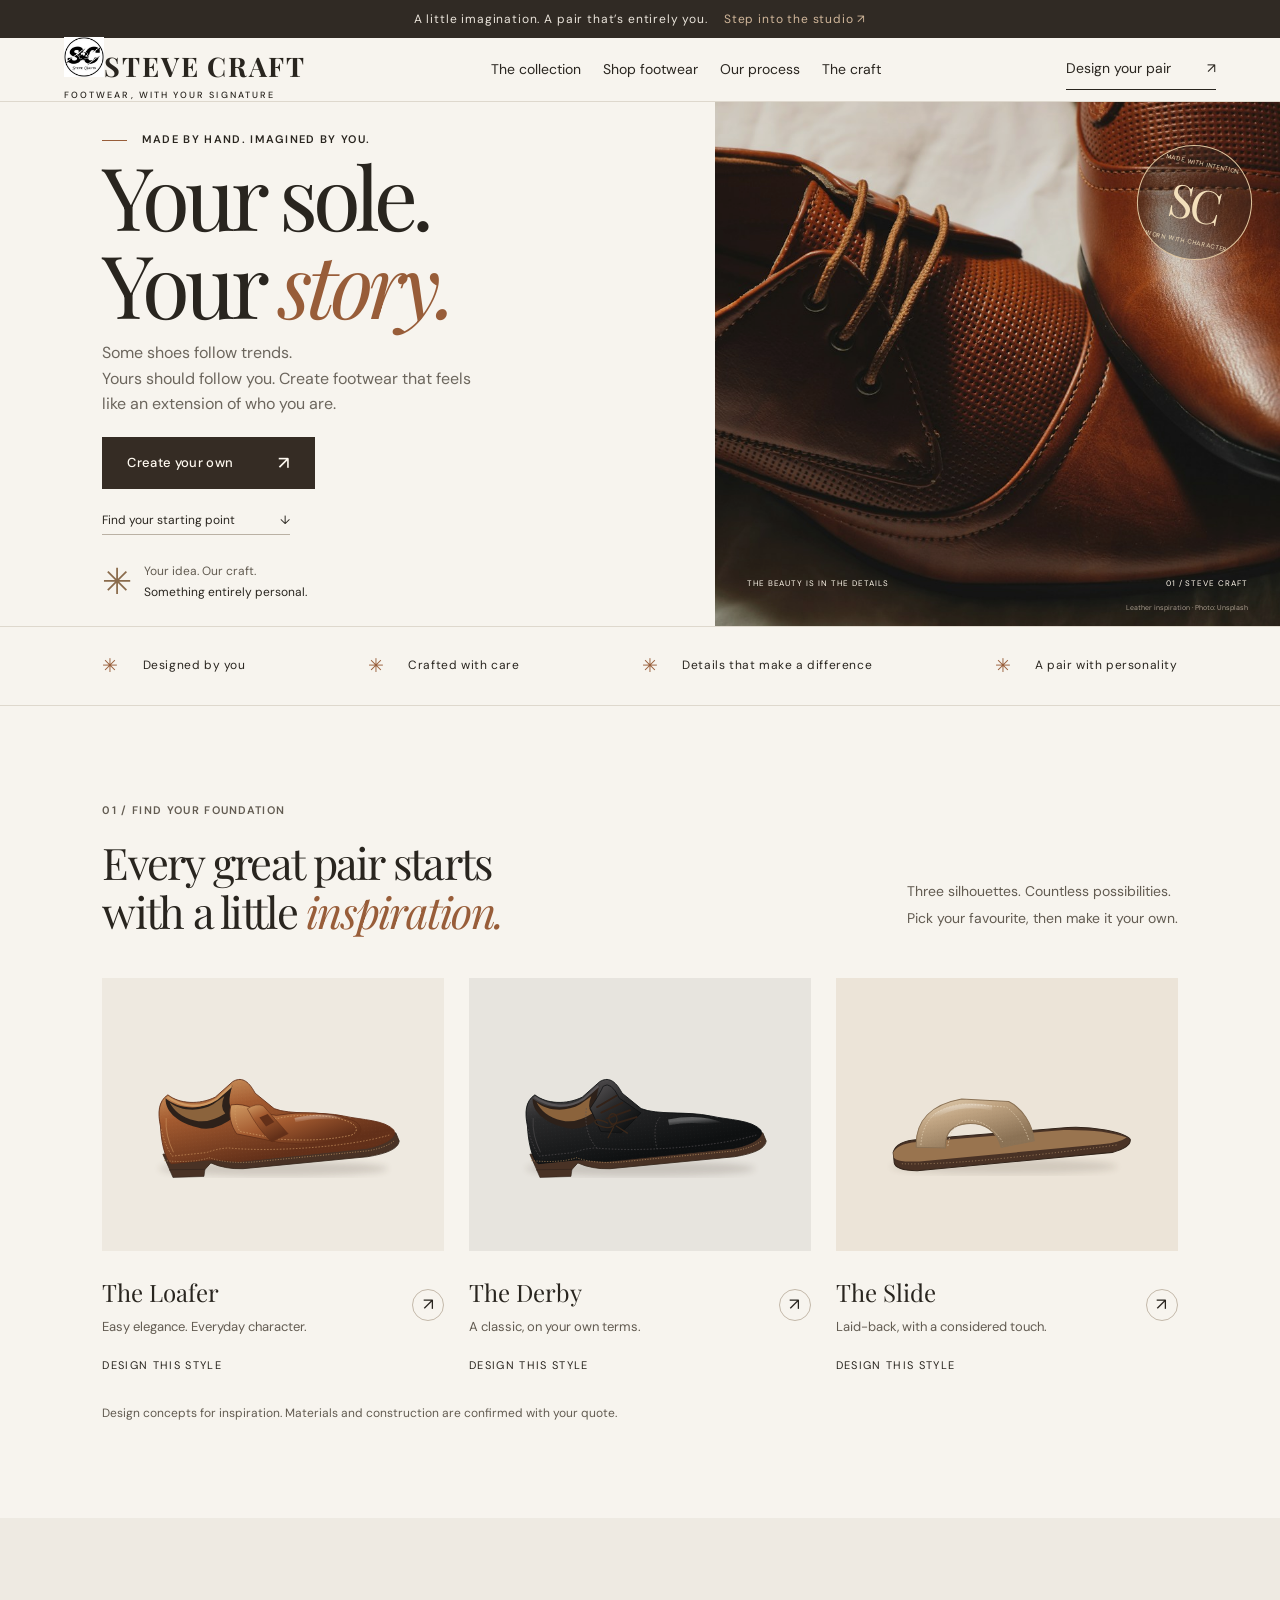
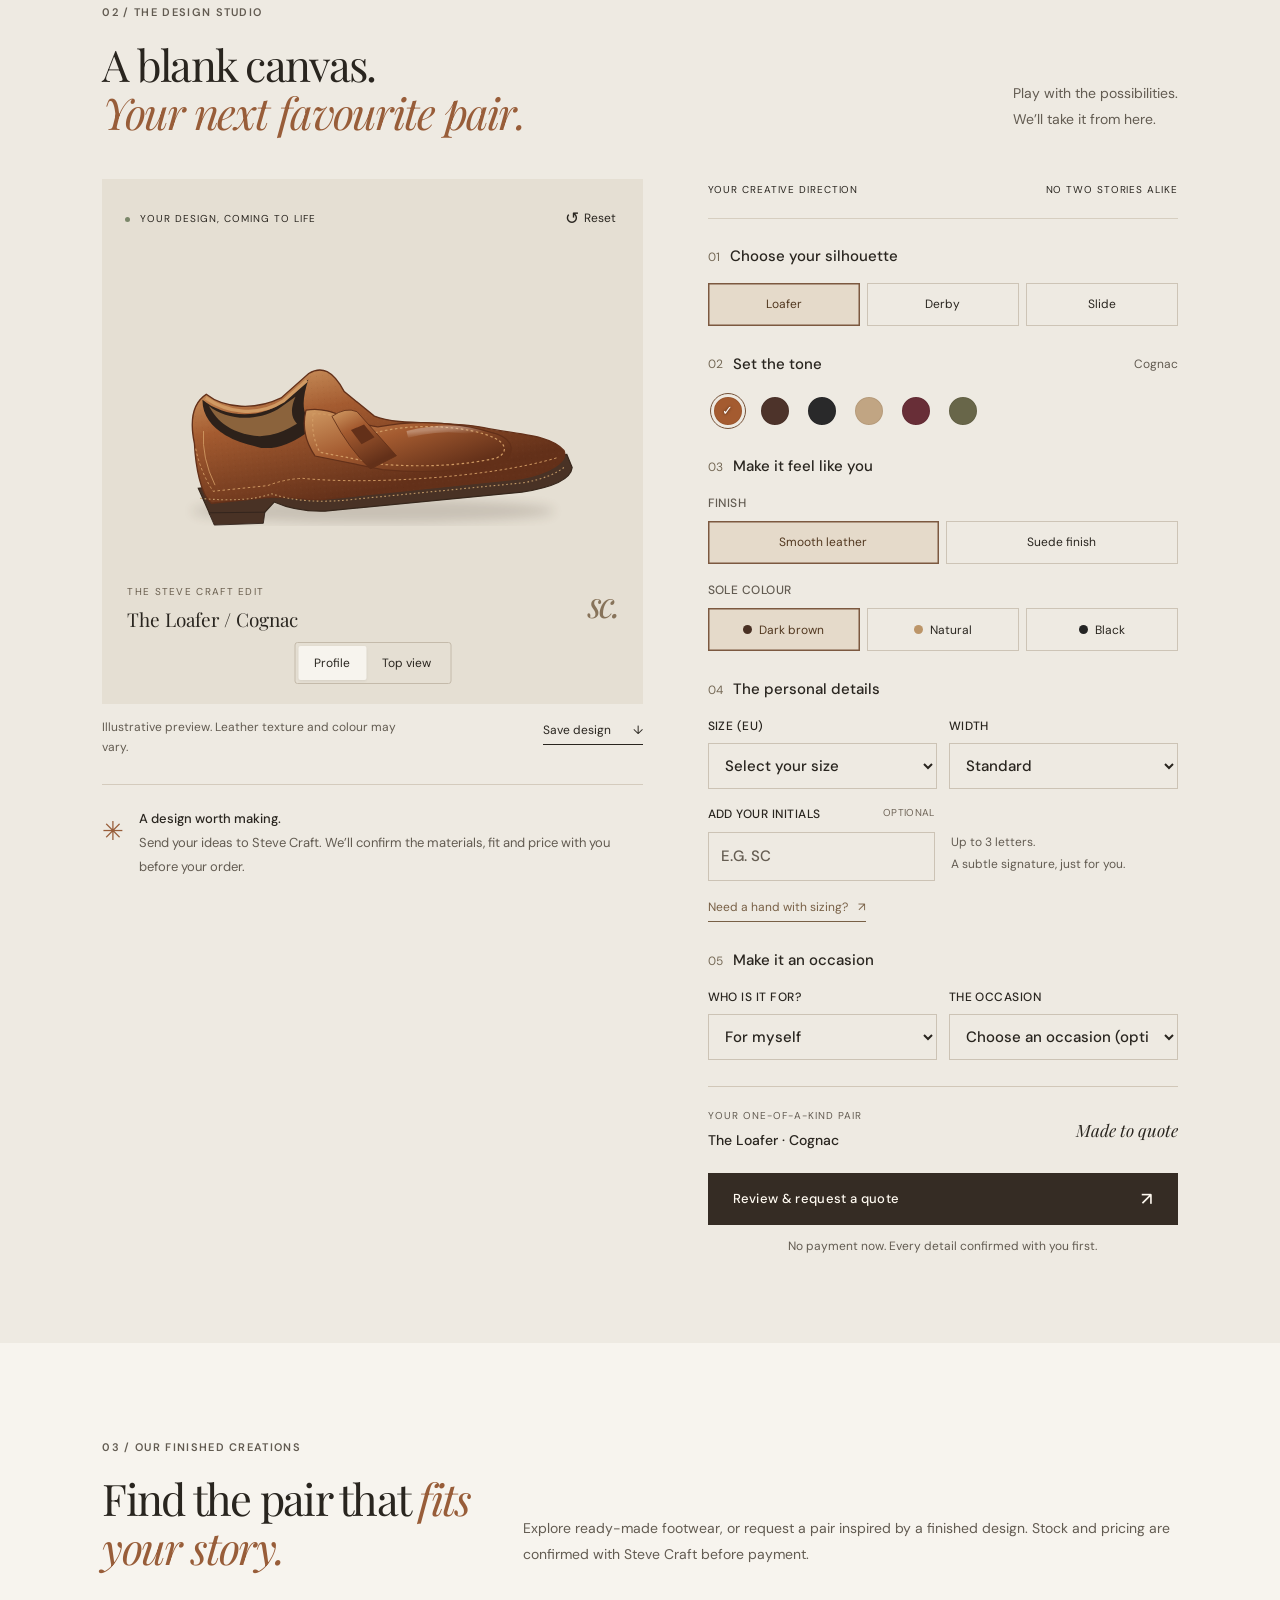
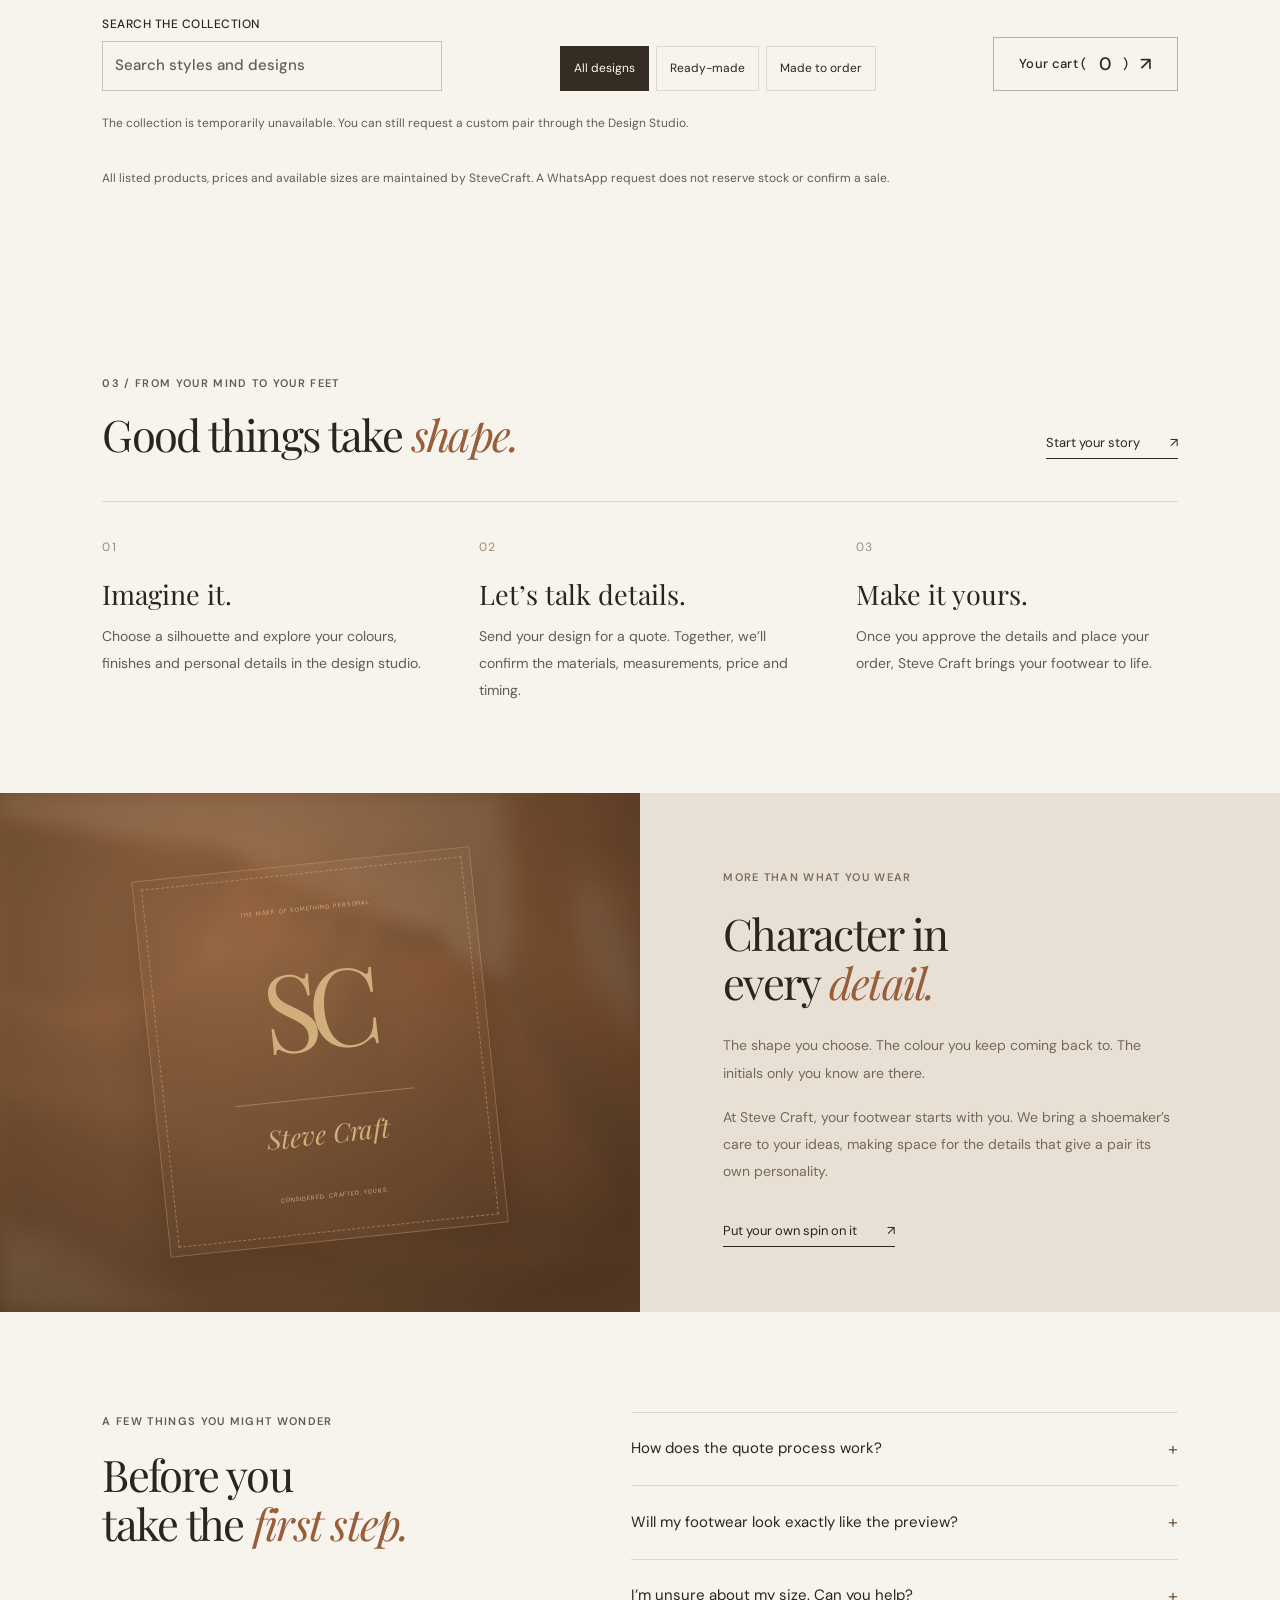
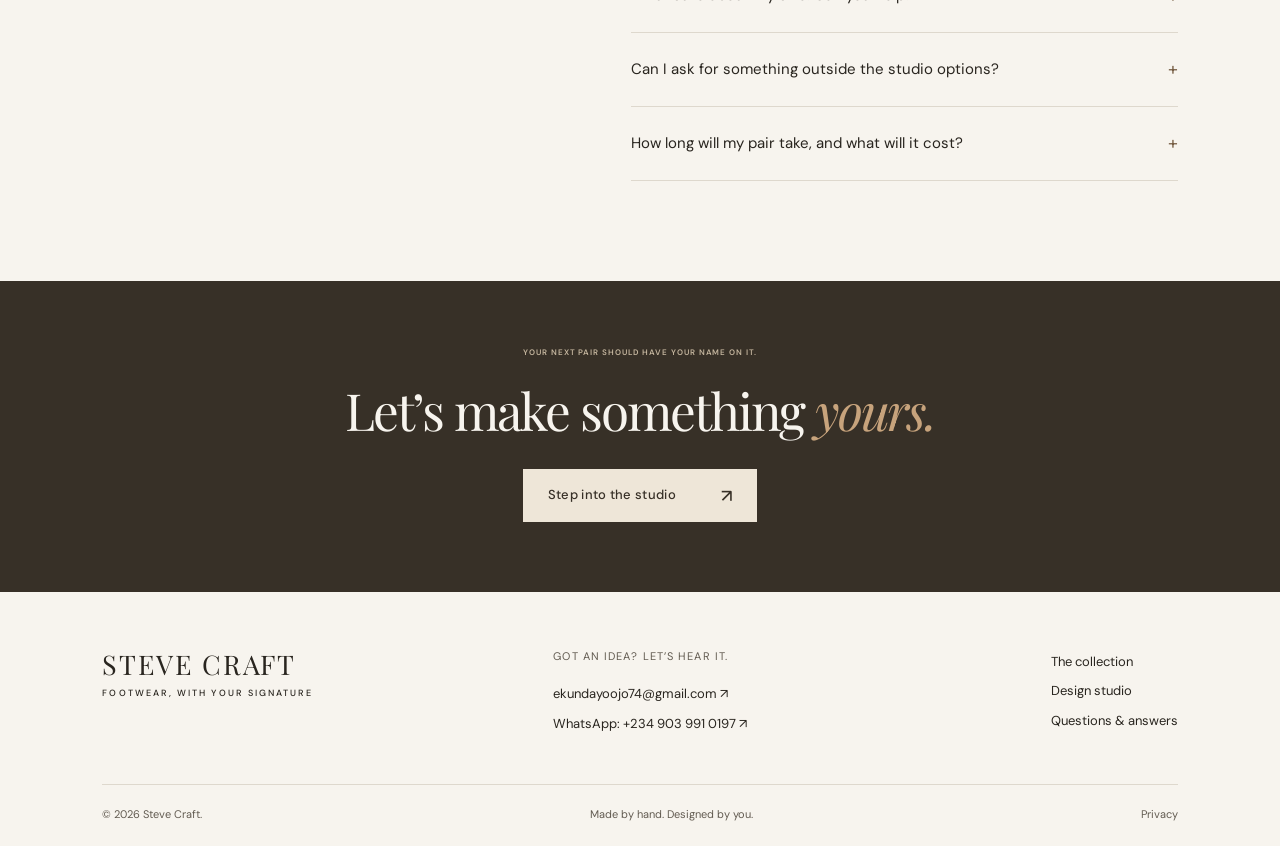
==== commit 40d5b222: "Place the brand emblem beside the navbar wordmark" ====
--- a/index.html
+++ b/index.html
@@ -14,7 +14,7 @@
 <a class="skip" href="#main">Skip to content</a>
 <div class="announcement">A little imagination. A pair that’s entirely you. <a href="#studio">Step into the studio ↗</a></div>
 <header class="header">
-  <a href="#" class="brand" aria-label="Steve Craft home">STEVE CRAFT<span>FOOTWEAR, WITH YOUR SIGNATURE</span></a>
+  <a href="#" class="brand" aria-label="Steve Craft home"><img class="brand-emblem" src="sc-logo.svg" width="40" height="40" alt=""><b class="brand-wordmark">STEVE CRAFT<span>FOOTWEAR, WITH YOUR SIGNATURE</span></b></a>
   <nav aria-label="Main navigation"><a href="#collection">The collection</a><a href="#shop">Shop footwear</a><a href="#process">Our process</a><a href="#craft">The craft</a></nav>
   <a class="header-cta" href="#studio">Design your pair <span>↗</span></a>
   <div class="mobile-nav-controls">
--- a/styles.css
+++ b/styles.css
@@ -1,7 +1,7 @@
-:root{--paper:#f7f4ee;--ink:#29251f;--muted:#625b51;--line:#ded8cd;--accent:#985d39;--serif:'Playfair Display',Georgia,serif;--sans:'DM Sans',Arial,sans-serif}*{box-sizing:border-box}html{scroll-behavior:smooth;scroll-padding-top:90px}body{margin:0;background:var(--paper);color:var(--ink);font-family:var(--sans);font-size:14px;line-height:1.65}button,input,select,textarea{font:inherit}button,a{-webkit-tap-highlight-color:transparent}a{color:inherit;text-decoration:none}button{color:inherit;cursor:pointer}button:disabled{opacity:.5;cursor:default}button:focus-visible,a:focus-visible,input:focus-visible,select:focus-visible,textarea:focus-visible,summary:focus-visible{outline:2px solid var(--accent);outline-offset:5px}button{border:0;background:none}p,h1,h2,h3{margin:0}h1,h2,h3{font-family:var(--serif);font-weight:400;line-height:1.12}em{font-weight:400;color:var(--accent)}.announcement{height:34px;background:#302a24;color:#eae4db;text-align:center;font-size:10px;letter-spacing:.07em;display:flex;align-items:center;justify-content:center;gap:16px}.announcement a{color:#d0b69a}.header{height:108px;display:flex;align-items:center;justify-content:space-between;margin:auto;padding:0 6%;border-bottom:1px solid var(--line);gap:24px}.brand{font-family:var(--serif);font-size:27px;letter-spacing:.07em;line-height:1.3;white-space:nowrap}.brand span{display:block;font-family:var(--sans);font-size:7px;font-weight:500;letter-spacing:.23em;margin-top:6px}.header nav{display:flex;gap:34px;font-size:12px}.header nav a:hover,.footer-links a:hover{color:var(--accent)}.header-cta{font-size:12px;border-bottom:1px solid var(--ink);padding:8px 0;display:flex;gap:36px}.hero{display:grid;grid-template-columns:.96fr 1.04fr;min-height:clamp(360px, 72svh, 560px);padding:0 0 0 8%;max-width:1800px;margin:auto}.hero-copy{align-self:center;padding:clamp(18px, 4svh, 40px) 32px clamp(18px, 4svh, 40px) 0}.eyebrow{font-size:9px;letter-spacing:.16em;font-weight:600;line-height:1.7}.tiny-line{display:inline-block;width:25px;height:1px;background:var(--accent);vertical-align:middle;margin-right:10px}.hero h1{font-size:clamp(32px, min(3.8vw, 7.4svh), 62px);line-height:1.08;letter-spacing:-.045em;text-wrap:balance;margin:16px 0}.hero-description{font-size:14px;line-height:1.85;max-width:320px;color:#6c665d;margin-bottom:28px}.button{display:inline-flex;align-items:center;justify-content:space-between;gap:45px;min-height:50px;padding:15px 25px;font-size:11px;font-weight:500;letter-spacing:.025em;transition:background .2s,transform .2s}.primary{background:#352c24;color:#fffaf1}.primary:hover{background:#65452f}.button span{font-size:18px;line-height:1}.text-link{display:inline-flex;align-items:center;gap:30px;font-size:11px;border-bottom:1px solid currentColor;padding:4px 0;line-height:1.6}.hero-copy>.text-link{display:flex;width:max-content;margin-top:18px;border-color:#bab1a4;font-size:10px;gap:45px}.hero-note{display:flex;gap:12px;align-items:center;margin-top:18px;font-size:9px;line-height:1.7;color:var(--muted)}.hero-note strong{font-weight:400;color:var(--ink)}.hand-icon{font-size:36px;color:#8a6b4c;line-height:1}.hero-visual{position:relative;min-width:0;background:#e7ddd0}.hero-visual>img{display:block;width:100%;height:100%;position:absolute;object-fit:cover;object-position:40% 50%;filter:brightness(.86)}.hero-photo-caption{position:absolute;bottom:36px;left:32px;right:32px;color:#fff8eb;display:flex;justify-content:space-between;font-size:8px;letter-spacing:.12em;gap:15px}.round-stamp{position:absolute;top:43px;right:28px;width:115px;height:115px;border:1px solid #e0c6a0;border-radius:50%;background:#342b2470;color:#f3dfbb;display:flex;align-items:center;justify-content:center;flex-direction:column;text-align:center;font-size:6px;letter-spacing:.12em;transform:rotate(12deg)}.round-stamp span{font-family:var(--serif);font-size:46px;line-height:1.5;letter-spacing:-.07em}.photo-credit{font-size:7px;color:#f5e5d3a0;position:absolute;bottom:12px;right:32px}.values-strip{display:flex;justify-content:space-around;border-top:1px solid var(--line);border-bottom:1px solid var(--line);padding:23px 4%;font-size:10px;letter-spacing:.05em;gap:20px}.values-strip i{font-style:normal;font-size:19px;margin-right:20px;color:var(--accent);vertical-align:middle}.section{padding:95px 8%;max-width:1800px;margin:auto}.section-heading{display:flex;align-items:end;justify-content:space-between;gap:30px;margin-bottom:42px}.section-heading .eyebrow{margin-bottom:18px;color:var(--muted)}h2{font-size:clamp(32px,3.4vw,49px);letter-spacing:-.04em}.section-heading>p{font-size:11px;line-height:1.9;color:var(--muted);padding-bottom:4px}.collection-grid{display:grid;grid-template-columns:repeat(3,1fr);gap:25px}.product{display:block;text-align:left;padding:0}.product-image{display:block;background:#eee9e0;overflow:hidden;aspect-ratio:1.25}.product:nth-child(2) .product-image{background:#e7e4de}.product:nth-child(3) .product-image{background:#ece4d8}.product-image svg{height:100%;width:100%;transition:transform .4s}.product:hover svg{transform:translateY(-6px) rotate(-2deg)}.product-meta{display:flex;align-items:center;justify-content:space-between;margin-top:21px;gap:10px}.product-meta strong{display:block;font-family:var(--serif);font-weight:400;font-size:24px}.product-meta small{display:block;color:var(--muted);font-size:10px;margin-top:3px}.circle-arrow{width:32px;height:32px;border:1px solid #c4b9aa;border-radius:50%;display:grid;place-items:center;font-size:17px;flex-shrink:0}.product-caption{font-size:8px;letter-spacing:.12em;display:block;margin-top:18px}.subtle{font-size:9px;color:var(--muted)}.collection-note{margin-top:28px}.studio-section{padding:85px 8%;background:#eeeae2;max-width:1800px;margin:auto;scroll-margin-top:15px}.studio-layout{display:grid;grid-template-columns:1.15fr 1fr;gap:6%}.preview-surface{background:#e5dfd3;position:sticky;top:30px;aspect-ratio:1.03;min-height:360px;overflow:hidden}.preview-top{display:flex;justify-content:space-between;align-items:center;padding:21px 23px;font-size:7px;letter-spacing:.1em;gap:12px;position:relative;z-index:1}.live-dot{display:inline-block;height:5px;width:5px;border-radius:50%;background:#7b876a;vertical-align:middle;margin-right:6px}.icon-button{font-size:17px;display:flex;align-items:center;gap:5px;padding:4px}.icon-button span{font-size:9px;letter-spacing:0}.shoe-preview{position:absolute;left:0;right:0;top:12%;height:70%;display:grid;place-items:center}.shoe-preview svg{width:100%;height:100%}.preview-bottom{position:absolute;bottom:70px;left:25px;right:25px;display:flex;justify-content:space-between;align-items:center;pointer-events:none}.design-kicker{font-size:7px;letter-spacing:.13em;color:#695e4e}.preview-bottom h3{font-size:19px;margin-top:6px}.sc-mark{font-family:var(--serif);font-style:italic;font-size:36px;letter-spacing:-.08em;color:#87735a}.view-switch{position:absolute;bottom:20px;left:50%;transform:translateX(-50%);display:flex;border:1px solid #c4baaa;border-radius:3px;padding:3px;white-space:nowrap}.view-switch button{padding:5px 16px;font-size:9px;border-radius:2px}.view-switch button[aria-pressed=true]{background:var(--paper);box-shadow:0 1px 3px #0001}.preview-under{display:flex;align-items:start;justify-content:space-between;gap:10px;padding-top:13px}.preview-under p{font-size:8px;color:var(--muted);max-width:240px}.preview-under .text-link{font-size:9px;gap:22px;white-space:nowrap}.status{font-size:10px;color:#536343;min-height:0;margin-top:9px}.studio-message{border-top:1px solid #d4cbbd;margin-top:26px;padding:22px 0;display:flex;gap:15px;color:var(--muted);font-size:10px;line-height:1.85}.studio-message>span{font-size:26px;color:var(--accent)}.studio-message strong{font-weight:500;color:var(--ink)}.studio-step{display:flex;justify-content:space-between;font-size:7px;letter-spacing:.12em;padding:2px 0 20px;border-bottom:1px solid #d6cec0;margin-bottom:25px}.design-controls fieldset{border:0;padding:0;margin:0 0 26px;min-width:0}.design-controls legend{display:flex;align-items:center;gap:10px;width:100%;font-size:12px;font-weight:500;margin-bottom:13px;padding:0}.step-num{font-size:8px;color:#756956;font-weight:400}.selected-value{margin-left:auto;font-size:10px;color:var(--muted);font-weight:400}.choice-row{display:flex;gap:7px}.choice-row button{flex:1;padding:11px 7px;border:1px solid #cdc4b6;font-size:9px;white-space:nowrap;background:transparent;display:flex;justify-content:center;align-items:center;gap:7px}.choice-row button[aria-pressed=true]{border-color:#7c5940;background:#e5daca;color:#51371f;box-shadow:inset 0 0 0 .5px #7c5940}.choice-row button:hover{border-color:#7c5940}.choice-row i{height:9px;width:9px;display:inline-block;border-radius:50%}.swatches{display:flex;gap:13px;padding:4px 3px 0}.swatch{width:34px;height:34px;border-radius:50%;position:relative;border:3px solid #eeeae2;outline:1px solid transparent;box-shadow:inset 0 0 0 1px #0001}.swatch[aria-pressed=true]{outline-color:#755239}.swatch[aria-pressed=true]:after{content:'✓';font-size:13px;color:white;position:absolute;inset:1px;display:grid;place-items:center;text-shadow:0 0 3px #000a}.field-label,.input-label{font-size:8px;letter-spacing:.07em;font-weight:500}.field-label{margin:0 0 8px;color:var(--muted)}.sole-label{margin-top:16px}.two-fields{display:grid;grid-template-columns:1fr 1fr;gap:12px}.input-label{display:block}.input-label small{color:#6f6558;font-size:7px;float:right;letter-spacing:.03em;font-weight:400}input,select,textarea{display:block;width:100%;border:1px solid #ccc3b5;background:transparent;border-radius:0;color:var(--ink);margin-top:7px;padding:11px 12px;font-size:10px;letter-spacing:0;min-height:40px}input::placeholder,textarea::placeholder{color:#655d52}textarea{resize:vertical}select{cursor:pointer}.initials-row{display:grid;grid-template-columns:1fr 1fr;gap:16px;margin-top:15px;align-items:end}.initials-row p{font-size:8px;color:var(--muted);padding-bottom:6px;line-height:1.8}#initials{text-transform:uppercase}.size-guide{font-size:9px;color:#786046;margin-top:13px;gap:10px}.design-summary{display:flex;justify-content:space-between;align-items:center;gap:10px;border-top:1px solid #d1c7b8;padding:20px 0}.design-summary div>span{display:block;font-size:7px;letter-spacing:.1em;color:var(--muted)}.design-summary strong{display:block;font-size:12px;font-weight:500;margin-top:5px}.quote-label{font-family:var(--serif);font-size:17px;font-style:italic}.full{display:flex;width:100%}.request-note{font-size:8px;color:var(--muted);text-align:center;margin-top:11px;line-height:1.8}.process{padding-top:90px;padding-bottom:90px}.process-grid{display:grid;grid-template-columns:repeat(3,1fr);gap:55px;border-top:1px solid var(--line);padding-top:30px}.process-number{font-size:10px;color:#a28a70;letter-spacing:.1em}.process h3{font-size:27px;margin:20px 0 14px}.process article p{color:var(--muted);font-size:11px;line-height:1.9;max-width:265px}.craft{display:grid;grid-template-columns:1fr 1fr;max-width:1800px;margin:auto;background:#e8e0d4}.craft-art{background:radial-gradient(ellipse at 35% 30%,#9e6d46,#543923 85%);display:grid;place-items:center;padding:70px 15%;position:relative;overflow:hidden}.craft-art:before{content:'';position:absolute;inset:0;background-image:url('hero.jpg');background-size:cover;filter:blur(9px);opacity:.09}.craft-frame{border:1px solid #d4ae7855;outline:1px dashed #d4ae7880;outline-offset:-10px;aspect-ratio:.9;width:100%;max-width:340px;display:flex;flex-direction:column;justify-content:center;align-items:center;color:#d2ae7c;text-align:center;padding:30px;position:relative;transform:rotate(-6deg);box-shadow:0 16px 40px #180c062a}.craft-label{font-size:6px;letter-spacing:.14em}.craft-monogram{font-family:var(--serif);font-size:108px;letter-spacing:-.12em;line-height:1.7}.stitch-line{border-bottom:1px solid #d1a47188;width:65%;margin:0 auto 14px}.craft-signature{font-family:var(--serif);font-style:italic;font-size:26px;margin-bottom:35px}.craft-copy{padding:75px 16% 65px 13%}.craft-copy .eyebrow{margin-bottom:22px;color:#7c6f5c}.craft-copy h2{margin-bottom:26px}.craft-copy p:not(.eyebrow){font-size:11px;color:#756956;line-height:1.95;margin-bottom:17px}.craft-copy .text-link{margin-top:14px}.faq{display:grid;grid-template-columns:1fr 1.3fr;gap:10%;padding-top:100px;padding-bottom:100px}.faq .eyebrow{margin-bottom:20px;color:var(--muted)}.faq details{border-bottom:1px solid var(--line)}.faq details:first-child{border-top:1px solid var(--line)}.faq summary{display:flex;list-style:none;justify-content:space-between;align-items:center;gap:20px;cursor:pointer;font-size:12px;padding:21px 0}.faq summary::-webkit-details-marker{display:none}.faq summary>span{font-size:18px;font-weight:400;color:#755c42}.faq details[open] summary>span{transform:rotate(45deg)}.faq details p{font-size:11px;color:var(--muted);line-height:1.9;padding:0 25px 23px 0}.closing{background:#373027;color:var(--paper);text-align:center;padding:65px 20px 70px}.closing .eyebrow{color:#c4b59e;font-size:8px}.closing h2{font-size:clamp(33px,4vw,54px);margin:23px 0 30px}.closing em{color:#c7a37c}.cream{background:#eee6d8;color:#373027;min-width:215px}.cream:hover{background:#dac6ac}footer{padding:55px 8% 22px}.footer-top{display:grid;grid-template-columns:1.2fr 1fr .7fr;gap:35px;padding-bottom:45px}.footer-top>div>p{font-size:8px;letter-spacing:.1em;margin-bottom:14px;color:var(--muted)}.footer-top>div>a{display:block;font-size:10px;line-height:2.3}.footer-links{justify-self:end}.footer-bottom{border-top:1px solid var(--line);display:flex;justify-content:space-between;padding-top:20px;font-size:8px;color:var(--muted);gap:15px}.footer-bottom button{padding:0;font-size:8px}.skip{position:absolute;top:5px;left:5px;padding:10px;background:white;z-index:20;transform:translateY(-200%)}.skip:focus{transform:none}dialog{background:var(--paper);border:0;color:var(--ink);width:min(94vw,620px);max-height:92dvh;overflow:auto;padding:40px;box-shadow:0 15px 100px #20180d44}dialog::backdrop{background:#201b14aa;backdrop-filter:blur(4px)}.dialog-close{position:absolute;right:15px;top:10px;font-size:27px;line-height:1.3;width:30px;height:35px}.dialog-intro .eyebrow{font-size:8px;color:var(--muted)}.dialog-intro h2{font-size:39px;margin:13px 0}.dialog-intro>p:last-child{font-size:11px;color:var(--muted)}.quote-summary{margin:22px 0;padding:16px;background:#eae4d9;display:grid;grid-template-columns:1fr 1fr;gap:8px 18px;font-size:10px}.quote-summary span{color:var(--muted);display:block;font-size:7px;letter-spacing:.06em;text-transform:uppercase}.quote-summary strong{font-weight:500}.quote-summary .quote-summary-style{font-family:var(--serif);font-size:18px;grid-column:1/-1}.quote-summary svg{display:none}#quote-form .two-fields{margin-bottom:14px}.privacy-note{font-size:9px;color:var(--muted);line-height:1.8;margin-top:15px}.error{font-size:10px;color:#9f342c;margin:12px 0;white-space:pre-line}.ready-title{font-family:var(--serif);font-size:25px;margin-bottom:10px}#send-options>p:nth-child(2){font-size:11px;color:var(--muted);margin-bottom:20px;line-height:1.85}#send-options>p strong{font-weight:500;color:var(--ink)}.outline{border:1px solid #bbae9b;margin-top:10px}.outline:hover{background:#e7dfd1}.fallback-row{display:flex;justify-content:space-between;gap:10px;margin-top:20px}.fallback-row button{font-size:9px}.info-content p,#info-content p{font-size:12px;color:var(--muted);margin-top:20px;line-height:1.95}#info-title{font-size:33px}#info-content ol{font-size:12px;padding-left:20px;color:var(--muted)}.noscript{position:fixed;bottom:0;left:0;right:0;background:#fff;padding:20px;border-top:1px solid #aaa;z-index:100}.noscript a{text-decoration:underline}[hidden]{display:none!important}
-@media(min-width:1500px){.hero-description{font-size:16px}}
-@media(max-width:1000px){.header{padding:0 5%;height:95px}.header nav{gap:20px;font-size:10px}.hero{padding-left:6%}.hero-copy{padding-right:24px}.hero-description{font-size:12px}.section,.studio-section{padding:70px 6%}.studio-layout{gap:4%;grid-template-columns:1fr 1fr}.studio-step{font-size:6px}.preview-surface{min-height:345px}.preview-top{font-size:6px;padding:15px}.choice-row button{font-size:8px;padding:10px 4px}.swatches{gap:9px}.process-grid{gap:30px}.craft-copy{padding:60px 12%}.craft-art{padding:60px 13%}.craft-monogram{font-size:85px}.craft-signature{font-size:21px}.craft-frame{padding:20px}.hero-photo-caption{font-size:6px;left:22px;right:22px}.round-stamp{width:90px;height:90px;font-size:5px}.round-stamp span{font-size:34px}.footer-top{grid-template-columns:1fr 1fr}.footer-links{display:none}}
-@media(max-width:700px){html{scroll-padding-top:20px}.announcement{font-size:8px;height:29px}.announcement a{display:none}.header{height:84px;gap:10px}.brand{font-size:22px}.brand span{font-size:5.5px;letter-spacing:.18em}.header nav{display:none}.header-cta{font-size:10px;gap:17px}.hero{display:flex;flex-direction:column;padding:0;min-height:0}.hero-copy{align-self:stretch;padding:20px 7%}.hero .eyebrow{font-size:8px}.hero h1{font-size:clamp(30px, 7vw, 42px);margin:12px 0}.hero-description{font-size:12px;max-width:320px;margin-bottom:23px}.hero-description br{display:none}.hero-copy>.text-link{display:inline-flex;margin-left:20px;font-size:9px;gap:15px;vertical-align:middle}.hero .button{gap:25px;padding:14px 19px;font-size:10px}.hero-note{margin-top:25px;font-size:8px}.hero-visual{height:clamp(150px, 25svh, 245px)}.hero-visual>img{object-position:50% 55%}.round-stamp{top:20px;right:22px}.hero-photo-caption{bottom:29px;font-size:7px}.values-strip{padding:15px 5%;display:grid;grid-template-columns:1fr 1fr;gap:10px 20px;font-size:8px}.values-strip i{font-size:13px;margin-right:8px}.section,.studio-section{padding:55px 6%}.section-heading{display:block;margin-bottom:30px}.section-heading .eyebrow{font-size:7px;margin-bottom:12px}h2{font-size:33px}.section-heading>p{margin-top:20px;font-size:10px}.collection-grid{gap:14px;grid-template-columns:1fr}.product{display:grid;grid-template-columns:1.1fr 1fr;column-gap:18px;align-items:center;border-bottom:1px solid var(--line);padding-bottom:14px}.product-image{grid-row:span 2;aspect-ratio:1.2}.product-meta{margin:0;align-self:end}.product-meta strong{font-size:23px}.product-meta small{font-size:8px}.product-caption{font-size:6px;margin-top:12px;align-self:start}.circle-arrow{width:25px;height:25px;font-size:13px}.collection-note{font-size:8px}.studio-layout{grid-template-columns:1fr;gap:30px}.preview-surface{aspect-ratio:1.1;min-height:330px;position:relative;top:0}.preview-top{font-size:7px;padding:18px}.preview-bottom h3{font-size:20px}.preview-under p{font-size:8px}.studio-message{display:none}.studio-step{font-size:7px}.design-controls legend{font-size:12px}.choice-row button{font-size:10px;padding:13px 7px}.swatches{gap:17px}.swatch{width:36px;height:36px}.input-label,.field-label{font-size:8px}input,select,textarea{font-size:16px;min-height:44px;padding:10px}textarea{font-size:14px}.design-controls select{font-size:13px}.design-controls input{font-size:13px}.two-fields{gap:10px}.initials-row p{font-size:9px}.design-controls fieldset{margin-bottom:23px}.request-note{font-size:9px}.process .section-heading>.text-link{margin-top:20px}.process-grid{grid-template-columns:1fr;gap:25px}.process-grid article{display:grid;grid-template-columns:35px 1fr;column-gap:10px}.process-number{grid-row:span 2;padding-top:6px}.process h3{font-size:26px;margin:0 0 10px}.process article p{max-width:none;font-size:11px}.craft{grid-template-columns:1fr}.craft-art{padding:45px 25%}.craft-frame{max-width:250px}.craft-monogram{font-size:85px}.craft-signature{margin-bottom:22px}.craft-copy{padding:45px 8% 50px}.craft-copy h2{font-size:38px}.craft-copy p:not(.eyebrow){font-size:12px}.faq{display:block}.faq>div:first-child{margin-bottom:30px}.faq h2 br{display:none}.faq summary{font-size:11px;padding:19px 0}.faq details p{font-size:11px}.closing{padding:48px 6%}.closing .eyebrow{font-size:6px}.closing h2{font-size:35px;line-height:1.25}footer{padding:40px 6% 22px}.footer-top{display:block;padding-bottom:30px}.footer-top>div{margin-top:30px}.footer-top>div>p{margin-bottom:8px;font-size:7px}.footer-bottom{flex-wrap:wrap;font-size:7px}.footer-bottom span:nth-child(2){display:none}dialog{padding:35px 22px 28px;width:94vw}.dialog-intro h2{font-size:34px}.quote-summary{font-size:9px}.dialog-intro>p:last-child{font-size:10px}.privacy-note{font-size:9px}.fallback-row button{font-size:8px}.button{font-size:11px}}
+:root{--paper:#f7f4ee;--ink:#29251f;--muted:#625b51;--line:#ded8cd;--accent:#985d39;--serif:'Playfair Display',Georgia,serif;--sans:'DM Sans',Arial,sans-serif}*{box-sizing:border-box}html{scroll-behavior:smooth;scroll-padding-top:90px}body{margin:0;background:var(--paper);color:var(--ink);font-family:var(--sans);font-size:14px;line-height:1.65}button,input,select,textarea{font:inherit}button,a{-webkit-tap-highlight-color:transparent}a{color:inherit;text-decoration:none}button{color:inherit;cursor:pointer}button:disabled{opacity:.5;cursor:default}button:focus-visible,a:focus-visible,input:focus-visible,select:focus-visible,textarea:focus-visible,summary:focus-visible{outline:2px solid var(--accent);outline-offset:5px}button{border:0;background:none}p,h1,h2,h3{margin:0}h1,h2,h3{font-family:var(--serif);font-weight:400;line-height:1.12}em{font-weight:400;color:var(--accent)}.announcement{height:34px;background:#302a24;color:#eae4db;text-align:center;font-size:10px;letter-spacing:.07em;display:flex;align-items:center;justify-content:center;gap:16px}.announcement a{color:#d0b69a}.header{height:64px;display:flex;align-items:center;justify-content:space-between;margin:auto;padding:0 5%;border-bottom:1px solid var(--line);gap:24px}.brand{font-family:var(--serif);font-size:27px;letter-spacing:.07em;line-height:1.3;white-space:nowrap}.brand span{display:block;font-family:var(--sans);font-size:7px;font-weight:500;letter-spacing:.23em;margin-top:6px}.header nav{display:flex;gap:22px;font-size:12px}.header nav a:hover,.footer-links a:hover{color:var(--accent)}.header-cta{font-size:12px;border-bottom:1px solid var(--ink);padding:8px 0;display:flex;gap:36px}.hero{display:grid;grid-template-columns:1.04fr .96fr;min-height:500px;padding:0 0 0 8%;max-width:1800px;margin:auto}.hero-copy{align-self:start;padding:28px 40px 24px 0}.eyebrow{font-size:9px;letter-spacing:.16em;font-weight:600;line-height:1.7}.tiny-line{display:inline-block;width:25px;height:1px;background:var(--accent);vertical-align:middle;margin-right:10px}h1{font-size:clamp(65px,6.8vw,104px);letter-spacing:-.06em;line-height:1.02;margin:2px 0 12px}.hero-description{font-size:14px;line-height:1.6;max-width:320px;color:#6c665d;margin-bottom:20px}.button{display:inline-flex;align-items:center;justify-content:space-between;gap:45px;min-height:50px;padding:15px 25px;font-size:11px;font-weight:500;letter-spacing:.025em;transition:background .2s,transform .2s}.primary{background:#352c24;color:#fffaf1}.primary:hover{background:#65452f}.button span{font-size:18px;line-height:1}.text-link{display:inline-flex;align-items:center;gap:30px;font-size:11px;border-bottom:1px solid currentColor;padding:4px 0;line-height:1.6}.hero-copy>.text-link{display:flex;width:max-content;margin-top:18px;border-color:#bab1a4;font-size:10px;gap:45px}.hero-note{display:flex;gap:12px;align-items:center;margin-top:26px;font-size:9px;line-height:1.7;color:var(--muted)}.hero-note strong{font-weight:400;color:var(--ink)}.hand-icon{font-size:36px;color:#8a6b4c;line-height:1}.hero-visual{position:relative;min-width:0;background:#e7ddd0}.hero-visual>img{display:block;width:100%;height:100%;position:absolute;object-fit:cover;object-position:40% 50%;filter:brightness(.86)}.hero-photo-caption{position:absolute;bottom:36px;left:32px;right:32px;color:#fff8eb;display:flex;justify-content:space-between;font-size:8px;letter-spacing:.12em;gap:15px}.round-stamp{position:absolute;top:43px;right:28px;width:115px;height:115px;border:1px solid #e0c6a0;border-radius:50%;background:#342b2470;color:#f3dfbb;display:flex;align-items:center;justify-content:center;flex-direction:column;text-align:center;font-size:6px;letter-spacing:.12em;transform:rotate(12deg)}.round-stamp span{font-family:var(--serif);font-size:46px;line-height:1.5;letter-spacing:-.07em}.photo-credit{font-size:7px;color:#f5e5d3a0;position:absolute;bottom:12px;right:32px}.values-strip{display:flex;justify-content:space-around;border-top:1px solid var(--line);border-bottom:1px solid var(--line);padding:23px 4%;font-size:10px;letter-spacing:.05em;gap:20px}.values-strip i{font-style:normal;font-size:19px;margin-right:20px;color:var(--accent);vertical-align:middle}.section{padding:95px 8%;max-width:1800px;margin:auto}.section-heading{display:flex;align-items:end;justify-content:space-between;gap:30px;margin-bottom:42px}.section-heading .eyebrow{margin-bottom:18px;color:var(--muted)}h2{font-size:clamp(32px,3.4vw,49px);letter-spacing:-.04em}.section-heading>p{font-size:11px;line-height:1.9;color:var(--muted);padding-bottom:4px}.collection-grid{display:grid;grid-template-columns:repeat(3,1fr);gap:25px}.product{display:block;text-align:left;padding:0}.product-image{display:block;background:#eee9e0;overflow:hidden;aspect-ratio:1.25}.product:nth-child(2) .product-image{background:#e7e4de}.product:nth-child(3) .product-image{background:#ece4d8}.product-image svg{height:100%;width:100%;transition:transform .4s}.product:hover svg{transform:translateY(-6px) rotate(-2deg)}.product-meta{display:flex;align-items:center;justify-content:space-between;margin-top:21px;gap:10px}.product-meta strong{display:block;font-family:var(--serif);font-weight:400;font-size:24px}.product-meta small{display:block;color:var(--muted);font-size:10px;margin-top:3px}.circle-arrow{width:32px;height:32px;border:1px solid #c4b9aa;border-radius:50%;display:grid;place-items:center;font-size:17px;flex-shrink:0}.product-caption{font-size:8px;letter-spacing:.12em;display:block;margin-top:18px}.subtle{font-size:9px;color:var(--muted)}.collection-note{margin-top:28px}.studio-section{padding:85px 8%;background:#eeeae2;max-width:1800px;margin:auto;scroll-margin-top:15px}.studio-layout{display:grid;grid-template-columns:1.15fr 1fr;gap:6%}.preview-surface{background:#e5dfd3;position:sticky;top:30px;aspect-ratio:1.03;min-height:360px;overflow:hidden}.preview-top{display:flex;justify-content:space-between;align-items:center;padding:21px 23px;font-size:7px;letter-spacing:.1em;gap:12px;position:relative;z-index:1}.live-dot{display:inline-block;height:5px;width:5px;border-radius:50%;background:#7b876a;vertical-align:middle;margin-right:6px}.icon-button{font-size:17px;display:flex;align-items:center;gap:5px;padding:4px}.icon-button span{font-size:9px;letter-spacing:0}.shoe-preview{position:absolute;left:0;right:0;top:12%;height:70%;display:grid;place-items:center}.shoe-preview svg{width:100%;height:100%}.preview-bottom{position:absolute;bottom:70px;left:25px;right:25px;display:flex;justify-content:space-between;align-items:center;pointer-events:none}.design-kicker{font-size:7px;letter-spacing:.13em;color:#695e4e}.preview-bottom h3{font-size:19px;margin-top:6px}.sc-mark{font-family:var(--serif);font-style:italic;font-size:36px;letter-spacing:-.08em;color:#87735a}.view-switch{position:absolute;bottom:20px;left:50%;transform:translateX(-50%);display:flex;border:1px solid #c4baaa;border-radius:3px;padding:3px;white-space:nowrap}.view-switch button{padding:5px 16px;font-size:9px;border-radius:2px}.view-switch button[aria-pressed=true]{background:var(--paper);box-shadow:0 1px 3px #0001}.preview-under{display:flex;align-items:start;justify-content:space-between;gap:10px;padding-top:13px}.preview-under p{font-size:8px;color:var(--muted);max-width:240px}.preview-under .text-link{font-size:9px;gap:22px;white-space:nowrap}.status{font-size:10px;color:#536343;min-height:0;margin-top:9px}.studio-message{border-top:1px solid #d4cbbd;margin-top:26px;padding:22px 0;display:flex;gap:15px;color:var(--muted);font-size:10px;line-height:1.85}.studio-message>span{font-size:26px;color:var(--accent)}.studio-message strong{font-weight:500;color:var(--ink)}.studio-step{display:flex;justify-content:space-between;font-size:7px;letter-spacing:.12em;padding:2px 0 20px;border-bottom:1px solid #d6cec0;margin-bottom:25px}.design-controls fieldset{border:0;padding:0;margin:0 0 26px;min-width:0}.design-controls legend{display:flex;align-items:center;gap:10px;width:100%;font-size:12px;font-weight:500;margin-bottom:13px;padding:0}.step-num{font-size:8px;color:#756956;font-weight:400}.selected-value{margin-left:auto;font-size:10px;color:var(--muted);font-weight:400}.choice-row{display:flex;gap:7px}.choice-row button{flex:1;padding:11px 7px;border:1px solid #cdc4b6;font-size:9px;white-space:nowrap;background:transparent;display:flex;justify-content:center;align-items:center;gap:7px}.choice-row button[aria-pressed=true]{border-color:#7c5940;background:#e5daca;color:#51371f;box-shadow:inset 0 0 0 .5px #7c5940}.choice-row button:hover{border-color:#7c5940}.choice-row i{height:9px;width:9px;display:inline-block;border-radius:50%}.swatches{display:flex;gap:13px;padding:4px 3px 0}.swatch{width:34px;height:34px;border-radius:50%;position:relative;border:3px solid #eeeae2;outline:1px solid transparent;box-shadow:inset 0 0 0 1px #0001}.swatch[aria-pressed=true]{outline-color:#755239}.swatch[aria-pressed=true]:after{content:'✓';font-size:13px;color:white;position:absolute;inset:1px;display:grid;place-items:center;text-shadow:0 0 3px #000a}.field-label,.input-label{font-size:8px;letter-spacing:.07em;font-weight:500}.field-label{margin:0 0 8px;color:var(--muted)}.sole-label{margin-top:16px}.two-fields{display:grid;grid-template-columns:1fr 1fr;gap:12px}.input-label{display:block}.input-label small{color:#6f6558;font-size:7px;float:right;letter-spacing:.03em;font-weight:400}input,select,textarea{display:block;width:100%;border:1px solid #ccc3b5;background:transparent;border-radius:0;color:var(--ink);margin-top:7px;padding:11px 12px;font-size:10px;letter-spacing:0;min-height:40px}input::placeholder,textarea::placeholder{color:#655d52}textarea{resize:vertical}select{cursor:pointer}.initials-row{display:grid;grid-template-columns:1fr 1fr;gap:16px;margin-top:15px;align-items:end}.initials-row p{font-size:8px;color:var(--muted);padding-bottom:6px;line-height:1.8}#initials{text-transform:uppercase}.size-guide{font-size:9px;color:#786046;margin-top:13px;gap:10px}.design-summary{display:flex;justify-content:space-between;align-items:center;gap:10px;border-top:1px solid #d1c7b8;padding:20px 0}.design-summary div>span{display:block;font-size:7px;letter-spacing:.1em;color:var(--muted)}.design-summary strong{display:block;font-size:12px;font-weight:500;margin-top:5px}.quote-label{font-family:var(--serif);font-size:17px;font-style:italic}.full{display:flex;width:100%}.request-note{font-size:8px;color:var(--muted);text-align:center;margin-top:11px;line-height:1.8}.process{padding-top:90px;padding-bottom:90px}.process-grid{display:grid;grid-template-columns:repeat(3,1fr);gap:55px;border-top:1px solid var(--line);padding-top:30px}.process-number{font-size:10px;color:#a28a70;letter-spacing:.1em}.process h3{font-size:27px;margin:20px 0 14px}.process article p{color:var(--muted);font-size:11px;line-height:1.9;max-width:265px}.craft{display:grid;grid-template-columns:1fr 1fr;max-width:1800px;margin:auto;background:#e8e0d4}.craft-art{background:radial-gradient(ellipse at 35% 30%,#9e6d46,#543923 85%);display:grid;place-items:center;padding:70px 15%;position:relative;overflow:hidden}.craft-art:before{content:'';position:absolute;inset:0;background-image:url('hero.jpg');background-size:cover;filter:blur(9px);opacity:.09}.craft-frame{border:1px solid #d4ae7855;outline:1px dashed #d4ae7880;outline-offset:-10px;aspect-ratio:.9;width:100%;max-width:340px;display:flex;flex-direction:column;justify-content:center;align-items:center;color:#d2ae7c;text-align:center;padding:30px;position:relative;transform:rotate(-6deg);box-shadow:0 16px 40px #180c062a}.craft-label{font-size:6px;letter-spacing:.14em}.craft-monogram{font-family:var(--serif);font-size:108px;letter-spacing:-.12em;line-height:1.7}.stitch-line{border-bottom:1px solid #d1a47188;width:65%;margin:0 auto 14px}.craft-signature{font-family:var(--serif);font-style:italic;font-size:26px;margin-bottom:35px}.craft-copy{padding:75px 16% 65px 13%}.craft-copy .eyebrow{margin-bottom:22px;color:#7c6f5c}.craft-copy h2{margin-bottom:26px}.craft-copy p:not(.eyebrow){font-size:11px;color:#756956;line-height:1.95;margin-bottom:17px}.craft-copy .text-link{margin-top:14px}.faq{display:grid;grid-template-columns:1fr 1.3fr;gap:10%;padding-top:100px;padding-bottom:100px}.faq .eyebrow{margin-bottom:20px;color:var(--muted)}.faq details{border-bottom:1px solid var(--line)}.faq details:first-child{border-top:1px solid var(--line)}.faq summary{display:flex;list-style:none;justify-content:space-between;align-items:center;gap:20px;cursor:pointer;font-size:12px;padding:21px 0}.faq summary::-webkit-details-marker{display:none}.faq summary>span{font-size:18px;font-weight:400;color:#755c42}.faq details[open] summary>span{transform:rotate(45deg)}.faq details p{font-size:11px;color:var(--muted);line-height:1.9;padding:0 25px 23px 0}.closing{background:#373027;color:var(--paper);text-align:center;padding:65px 20px 70px}.closing .eyebrow{color:#c4b59e;font-size:8px}.closing h2{font-size:clamp(33px,4vw,54px);margin:23px 0 30px}.closing em{color:#c7a37c}.cream{background:#eee6d8;color:#373027;min-width:215px}.cream:hover{background:#dac6ac}footer{padding:55px 8% 22px}.footer-top{display:grid;grid-template-columns:1.2fr 1fr .7fr;gap:35px;padding-bottom:45px}.footer-top>div>p{font-size:8px;letter-spacing:.1em;margin-bottom:14px;color:var(--muted)}.footer-top>div>a{display:block;font-size:10px;line-height:2.3}.footer-links{justify-self:end}.footer-bottom{border-top:1px solid var(--line);display:flex;justify-content:space-between;padding-top:20px;font-size:8px;color:var(--muted);gap:15px}.footer-bottom button{padding:0;font-size:8px}.skip{position:absolute;top:5px;left:5px;padding:10px;background:white;z-index:20;transform:translateY(-200%)}.skip:focus{transform:none}dialog{background:var(--paper);border:0;color:var(--ink);width:min(94vw,620px);max-height:92dvh;overflow:auto;padding:40px;box-shadow:0 15px 100px #20180d44}dialog::backdrop{background:#201b14aa;backdrop-filter:blur(4px)}.dialog-close{position:absolute;right:15px;top:10px;font-size:27px;line-height:1.3;width:30px;height:35px}.dialog-intro .eyebrow{font-size:8px;color:var(--muted)}.dialog-intro h2{font-size:39px;margin:13px 0}.dialog-intro>p:last-child{font-size:11px;color:var(--muted)}.quote-summary{margin:22px 0;padding:16px;background:#eae4d9;display:grid;grid-template-columns:1fr 1fr;gap:8px 18px;font-size:10px}.quote-summary span{color:var(--muted);display:block;font-size:7px;letter-spacing:.06em;text-transform:uppercase}.quote-summary strong{font-weight:500}.quote-summary .quote-summary-style{font-family:var(--serif);font-size:18px;grid-column:1/-1}.quote-summary svg{display:none}#quote-form .two-fields{margin-bottom:14px}.privacy-note{font-size:9px;color:var(--muted);line-height:1.8;margin-top:15px}.error{font-size:10px;color:#9f342c;margin:12px 0;white-space:pre-line}.ready-title{font-family:var(--serif);font-size:25px;margin-bottom:10px}#send-options>p:nth-child(2){font-size:11px;color:var(--muted);margin-bottom:20px;line-height:1.85}#send-options>p strong{font-weight:500;color:var(--ink)}.outline{border:1px solid #bbae9b;margin-top:10px}.outline:hover{background:#e7dfd1}.fallback-row{display:flex;justify-content:space-between;gap:10px;margin-top:20px}.fallback-row button{font-size:9px}.info-content p,#info-content p{font-size:12px;color:var(--muted);margin-top:20px;line-height:1.95}#info-title{font-size:33px}#info-content ol{font-size:12px;padding-left:20px;color:var(--muted)}.noscript{position:fixed;bottom:0;left:0;right:0;background:#fff;padding:20px;border-top:1px solid #aaa;z-index:100}.noscript a{text-decoration:underline}[hidden]{display:none!important}
+@media(min-width:1500px){.hero-copy{padding-top:36px}.hero{min-height:660px}.hero-description{font-size:16px}.hero-note{margin-top:32px}.hero h1{font-size:112px}}
+@media(max-width:1000px){.header{padding:0 4%;height:64px}.header nav{gap:20px;font-size:10px}.hero{padding-left:6%;min-height:540px}.hero-copy{padding-top:24px;padding-right:24px}.hero h1{font-size:76px}.hero-description{font-size:12px}.section,.studio-section{padding:70px 6%}.studio-layout{gap:4%;grid-template-columns:1fr 1fr}.studio-step{font-size:6px}.preview-surface{min-height:345px}.preview-top{font-size:6px;padding:15px}.choice-row button{font-size:8px;padding:10px 4px}.swatches{gap:9px}.process-grid{gap:30px}.craft-copy{padding:60px 12%}.craft-art{padding:60px 13%}.craft-monogram{font-size:85px}.craft-signature{font-size:21px}.craft-frame{padding:20px}.hero-photo-caption{font-size:6px;left:22px;right:22px}.round-stamp{width:90px;height:90px;font-size:5px}.round-stamp span{font-size:34px}.footer-top{grid-template-columns:1fr 1fr}.footer-links{display:none}}
+@media(max-width:700px){html{scroll-padding-top:20px}.announcement{font-size:8px;height:29px}.announcement a{display:none}.header{height:62px;gap:10px}.brand{font-size:22px}.brand span{font-size:5.5px;letter-spacing:.18em}.header nav{display:none}.header-cta{font-size:10px;gap:17px}.hero{display:flex;flex-direction:column;padding:0;min-height:0}.hero-copy{align-self:stretch;padding:22px 7% 20px}.hero .eyebrow{font-size:8px}.hero h1{font-size:72px;line-height:1.02;margin:2px 0 12px}.hero-description{font-size:12px;max-width:320px;margin-bottom:16px}.hero-description br{display:none}.hero-copy>.text-link{display:inline-flex;margin-left:20px;font-size:9px;gap:15px;vertical-align:middle}.hero .button{gap:25px;padding:14px 19px;font-size:10px}.hero-note{margin-top:18px;font-size:8px}.hero-visual{height:clamp(210px,62vw,285px)}.hero-visual>img{object-position:50% 55%}.round-stamp{top:20px;right:22px}.hero-photo-caption{bottom:29px;font-size:7px}.values-strip{padding:15px 5%;display:grid;grid-template-columns:1fr 1fr;gap:10px 20px;font-size:8px}.values-strip i{font-size:13px;margin-right:8px}.section,.studio-section{padding:55px 6%}.section-heading{display:block;margin-bottom:30px}.section-heading .eyebrow{font-size:7px;margin-bottom:12px}h2{font-size:33px}.section-heading>p{margin-top:20px;font-size:10px}.collection-grid{gap:14px;grid-template-columns:1fr}.product{display:grid;grid-template-columns:1.1fr 1fr;column-gap:18px;align-items:center;border-bottom:1px solid var(--line);padding-bottom:14px}.product-image{grid-row:span 2;aspect-ratio:1.2}.product-meta{margin:0;align-self:end}.product-meta strong{font-size:23px}.product-meta small{font-size:8px}.product-caption{font-size:6px;margin-top:12px;align-self:start}.circle-arrow{width:25px;height:25px;font-size:13px}.collection-note{font-size:8px}.studio-layout{grid-template-columns:1fr;gap:30px}.preview-surface{aspect-ratio:1.1;min-height:330px;position:relative;top:0}.preview-top{font-size:7px;padding:18px}.preview-bottom h3{font-size:20px}.preview-under p{font-size:8px}.studio-message{display:none}.studio-step{font-size:7px}.design-controls legend{font-size:12px}.choice-row button{font-size:10px;padding:13px 7px}.swatches{gap:17px}.swatch{width:36px;height:36px}.input-label,.field-label{font-size:8px}input,select,textarea{font-size:16px;min-height:44px;padding:10px}textarea{font-size:14px}.design-controls select{font-size:13px}.design-controls input{font-size:13px}.two-fields{gap:10px}.initials-row p{font-size:9px}.design-controls fieldset{margin-bottom:23px}.request-note{font-size:9px}.process .section-heading>.text-link{margin-top:20px}.process-grid{grid-template-columns:1fr;gap:25px}.process-grid article{display:grid;grid-template-columns:35px 1fr;column-gap:10px}.process-number{grid-row:span 2;padding-top:6px}.process h3{font-size:26px;margin:0 0 10px}.process article p{max-width:none;font-size:11px}.craft{grid-template-columns:1fr}.craft-art{padding:45px 25%}.craft-frame{max-width:250px}.craft-monogram{font-size:85px}.craft-signature{margin-bottom:22px}.craft-copy{padding:45px 8% 50px}.craft-copy h2{font-size:38px}.craft-copy p:not(.eyebrow){font-size:12px}.faq{display:block}.faq>div:first-child{margin-bottom:30px}.faq h2 br{display:none}.faq summary{font-size:11px;padding:19px 0}.faq details p{font-size:11px}.closing{padding:48px 6%}.closing .eyebrow{font-size:6px}.closing h2{font-size:35px;line-height:1.25}footer{padding:40px 6% 22px}.footer-top{display:block;padding-bottom:30px}.footer-top>div{margin-top:30px}.footer-top>div>p{margin-bottom:8px;font-size:7px}.footer-bottom{flex-wrap:wrap;font-size:7px}.footer-bottom span:nth-child(2){display:none}dialog{padding:35px 22px 28px;width:94vw}.dialog-intro h2{font-size:34px}.quote-summary{font-size:9px}.dialog-intro>p:last-child{font-size:10px}.privacy-note{font-size:9px}.fallback-row button{font-size:8px}.button{font-size:11px}}
 @media(prefers-reduced-motion:reduce){html{scroll-behavior:auto}*{transition:none!important}}
 /* Occasion customization carried forward from original site */
 .gift-details{display:grid;grid-template-columns:1fr 1fr;gap:12px;margin-top:18px}.gift-details label:last-child{grid-column:1/-1}@media(max-width:700px){.gift-details{grid-template-columns:1fr}.gift-details label:last-child{grid-column:auto}}
@@ -107,7 +107,7 @@
 @media(max-width:390px){
   .choice-row button{font-size:11px;overflow-wrap:anywhere}
   .two-fields{grid-template-columns:1fr}
-  
+  .hero h1{font-size:clamp(49px,15vw,66px)}
   .hero-photo-caption{font-size:9px}
 }
 
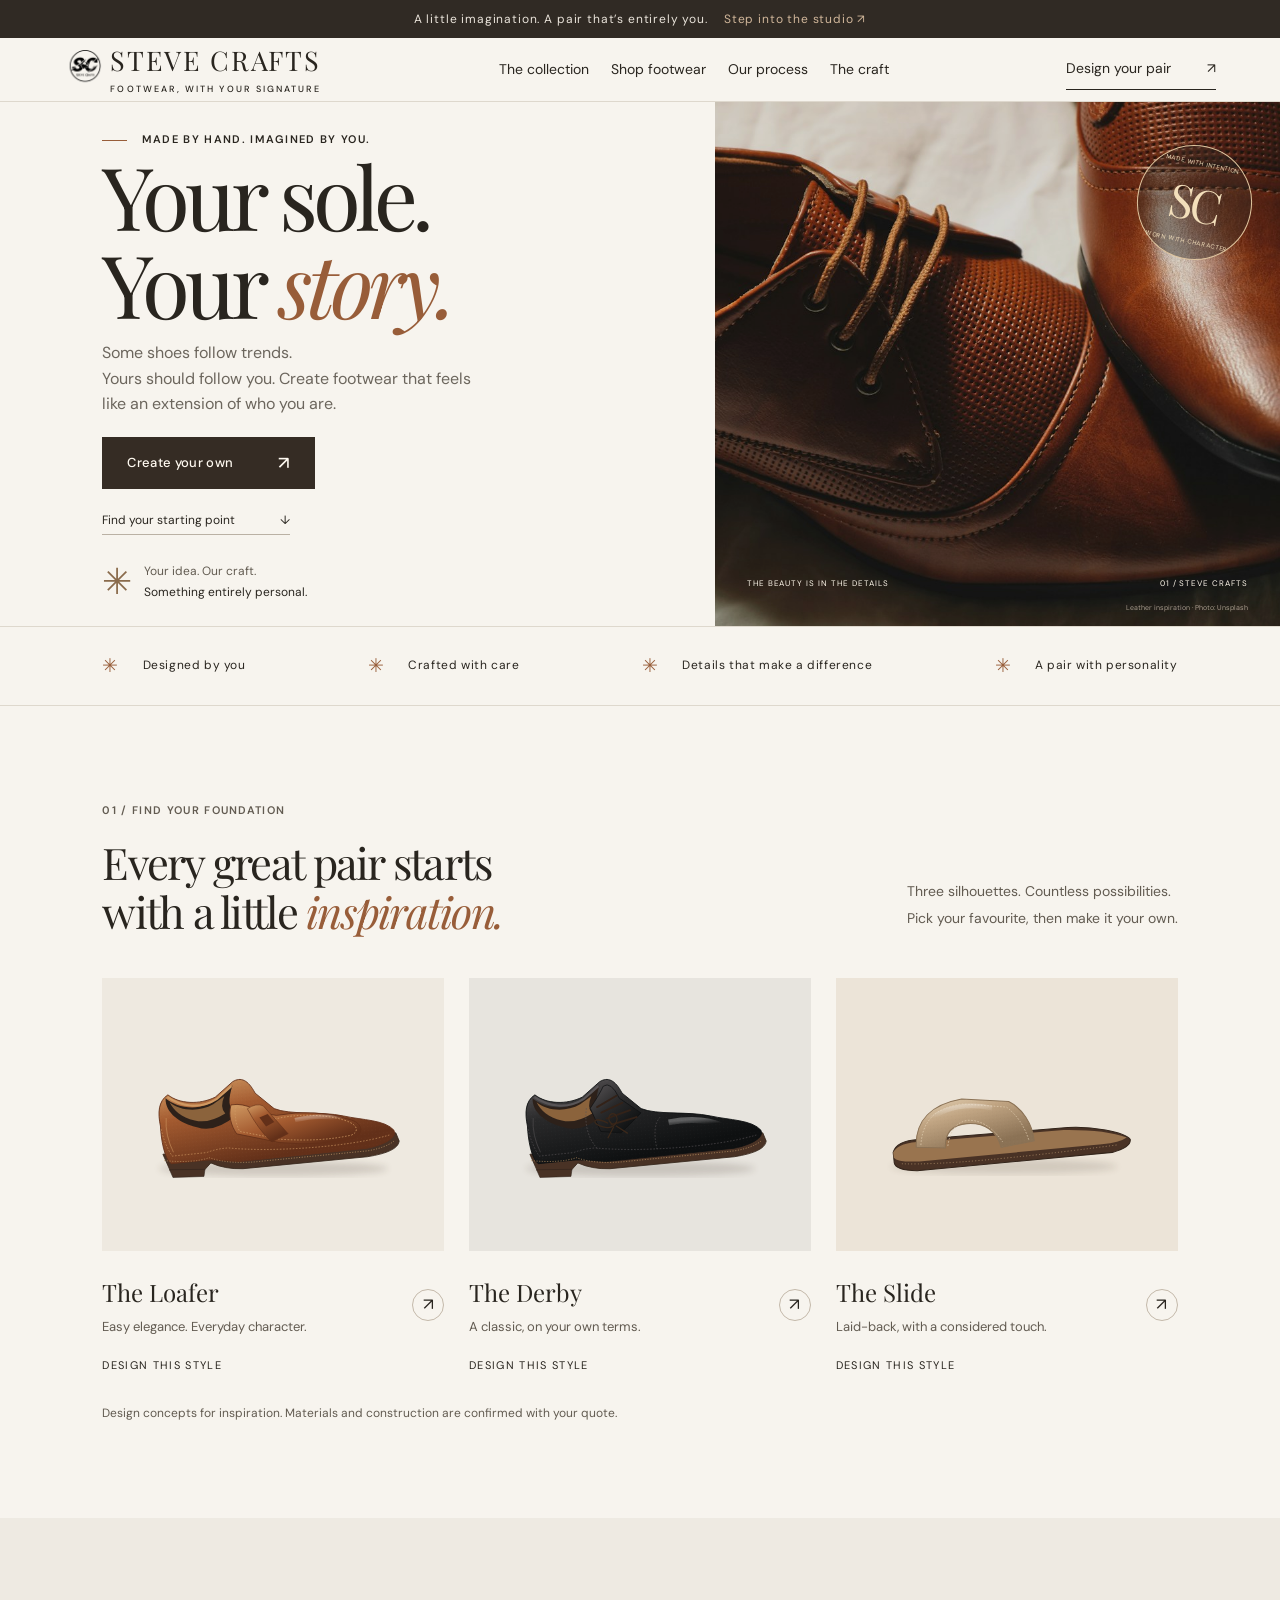
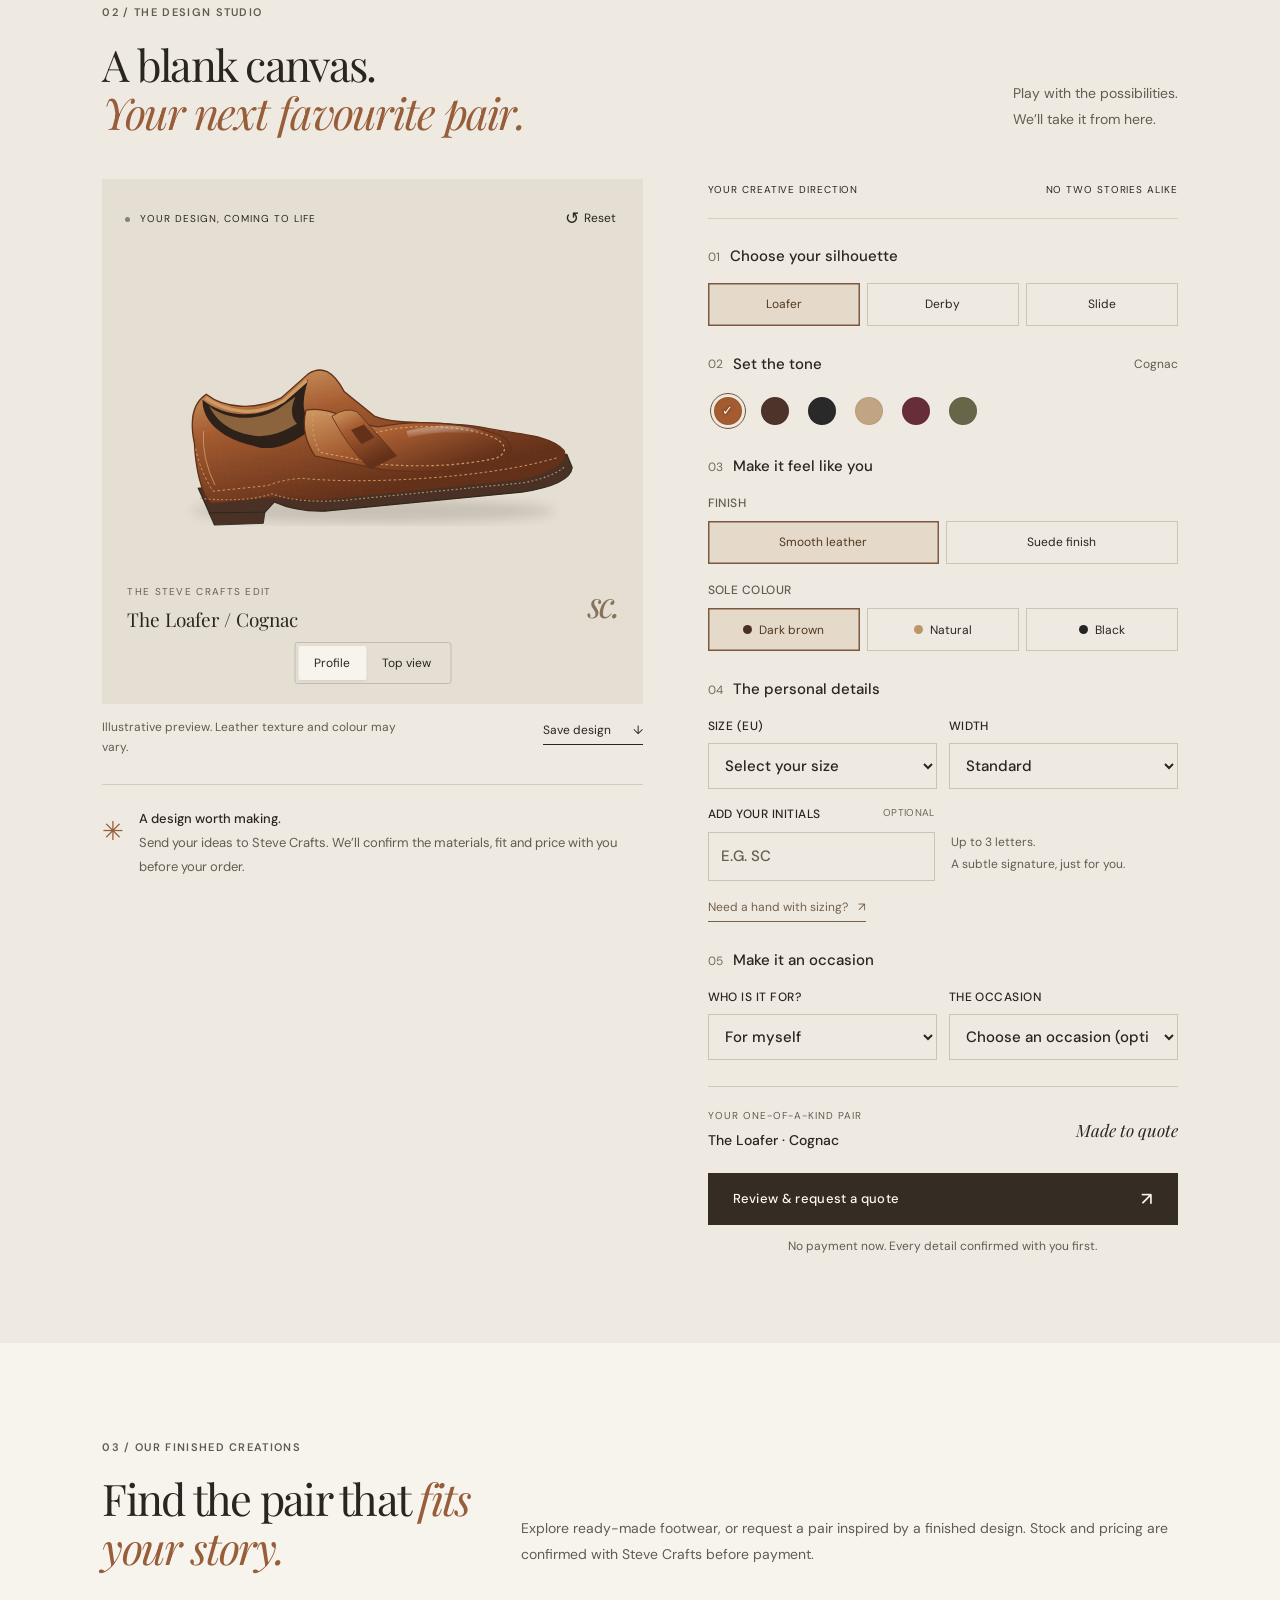
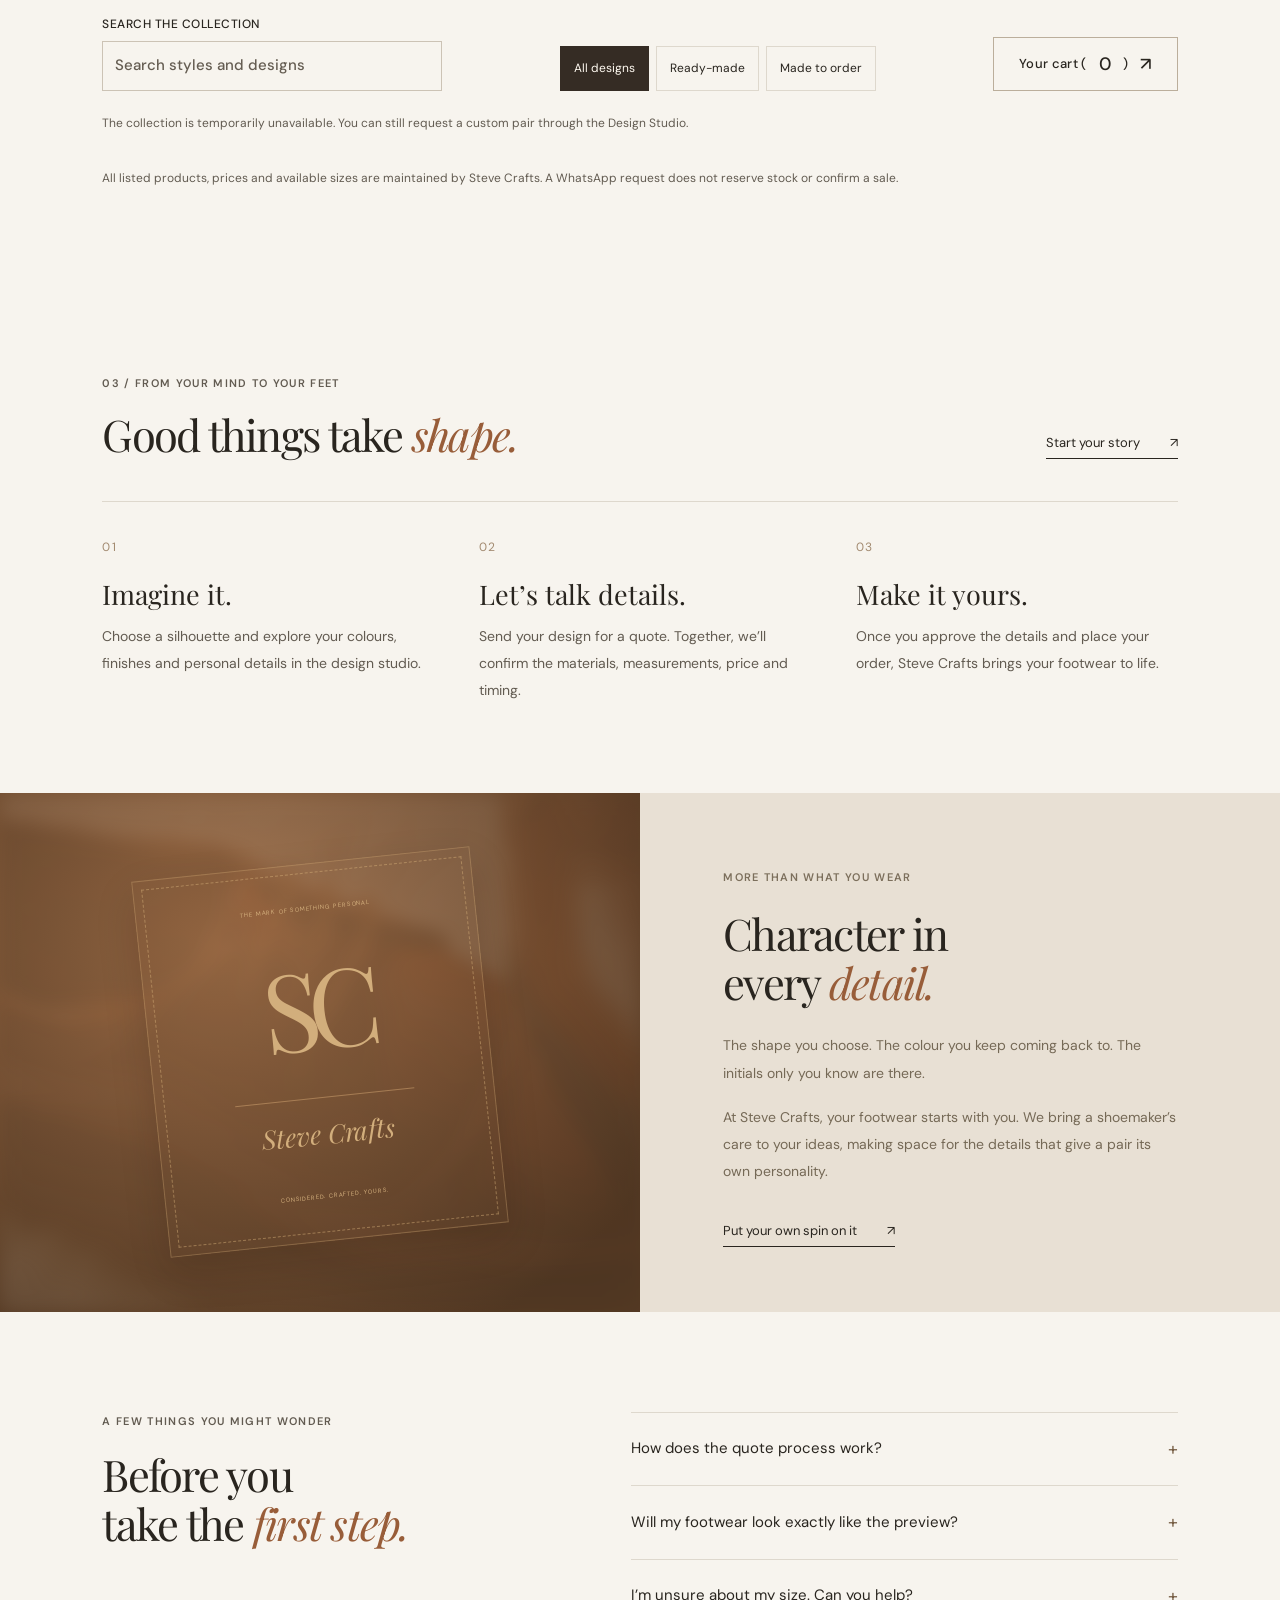
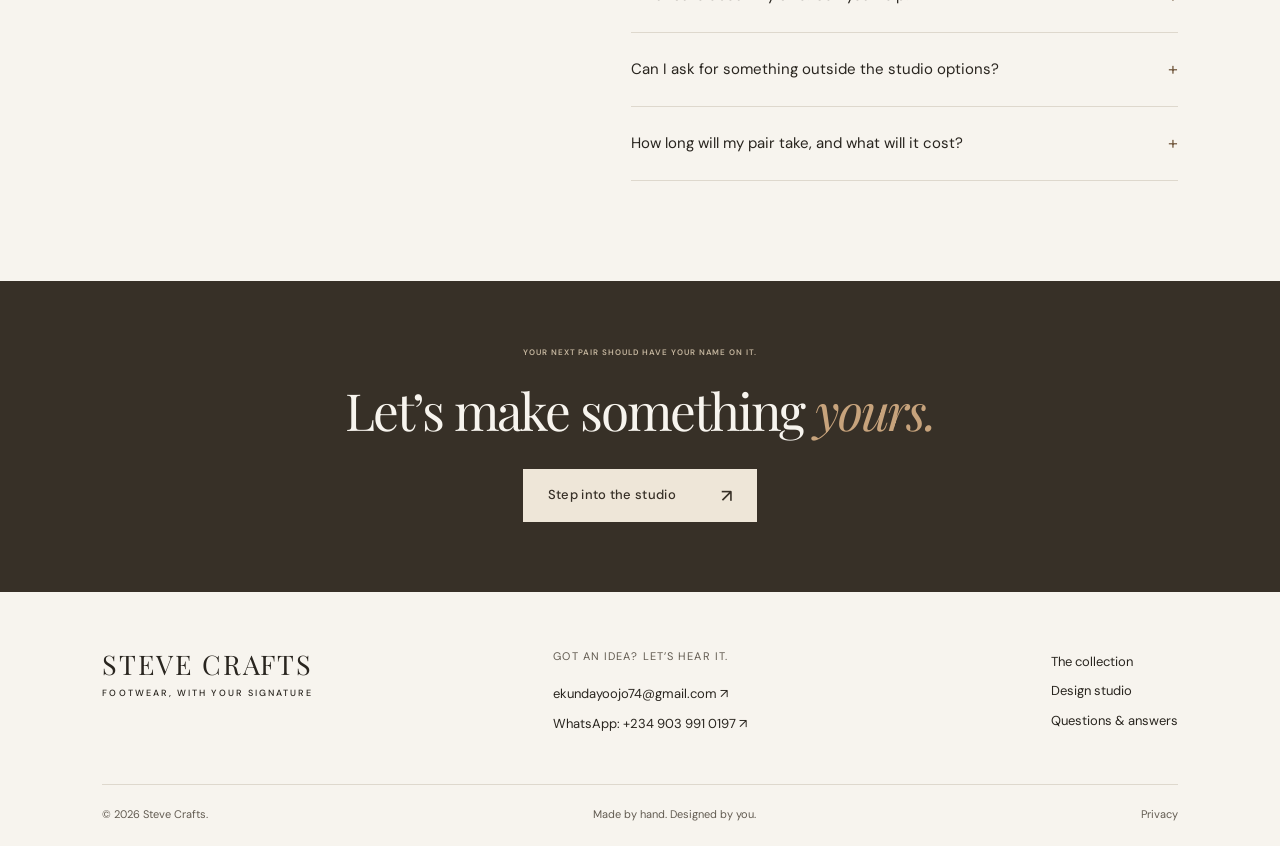
==== commit 1cda763f: "Use the edited Steve Crafts brand name" ====
--- a/index.html
+++ b/index.html
@@ -4,8 +4,8 @@
   <meta charset="UTF-8"><meta name="viewport" content="width=device-width,initial-scale=1">
   <meta name="theme-color" content="#f7f4ee">
   <meta name="description" content="Got a pair in mind? Book a time to chat with us about the style, colour and fit of your custom shoes.">
-  <meta property="og:title" content="SteveCraft Custom Shoes | Book a Time to Chat"><meta property="og:description" content="Got a pair in mind? Book a time to chat with us about the style, colour and fit of your custom shoes.">
-  <title>SteveCraft Custom Shoes | Book a Time to Chat</title>
+  <meta property="og:title" content="Steve Crafts Custom Shoes | Book a Time to Chat"><meta property="og:description" content="Got a pair in mind? Book a time to chat with us about the style, colour and fit of your custom shoes.">
+  <title>Steve Crafts Custom Shoes | Book a Time to Chat</title>
   <link rel="preconnect" href="https://fonts.googleapis.com"><link rel="preconnect" href="https://fonts.gstatic.com" crossorigin>
   <link href="https://fonts.googleapis.com/css2?family=DM+Sans:wght@400;500;600;700&family=Playfair+Display:ital,wght@0,400;0,500;0,600;1,400;1,500&display=swap" rel="stylesheet">
   <link rel="stylesheet" href="styles.css"><script type="module" src="app.js"></script><script type="module" src="shop.js"></script><script type="module" src="mobile-nav.js"></script>
@@ -14,7 +14,7 @@
 <a class="skip" href="#main">Skip to content</a>
 <div class="announcement">A little imagination. A pair that’s entirely you. <a href="#studio">Step into the studio ↗</a></div>
 <header class="header">
-  <a href="#" class="brand" aria-label="Steve Craft home"><img class="brand-emblem" src="sc-logo.svg" width="40" height="40" alt=""><b class="brand-wordmark">STEVE CRAFT<span>FOOTWEAR, WITH YOUR SIGNATURE</span></b></a>
+  <a href="#" class="brand" aria-label="Steve Crafts home"><img class="brand-emblem" src="sc-logo.svg" width="40" height="40" alt=""><b class="brand-wordmark">STEVE CRAFTS<span>FOOTWEAR, WITH YOUR SIGNATURE</span></b></a>
   <nav aria-label="Main navigation"><a href="#collection">The collection</a><a href="#shop">Shop footwear</a><a href="#process">Our process</a><a href="#craft">The craft</a></nav>
   <a class="header-cta" href="#studio">Design your pair <span>↗</span></a>
   <div class="mobile-nav-controls">
@@ -28,7 +28,7 @@
 <main id="main">
   <section class="hero">
     <div class="hero-copy"><p class="eyebrow"><span class="tiny-line"></span> MADE BY HAND. IMAGINED BY YOU.</p><h1>Your sole.<br>Your <em>story.</em></h1><p class="hero-description">Some shoes follow trends.<br>Yours should follow you. Create footwear that feels like an extension of who you are.</p><a href="#studio" class="button primary">Create your own <span>↗</span></a><a href="#collection" class="text-link">Find your starting point <span>↓</span></a><div class="hero-note"><span class="hand-icon">✳</span><p>Your idea. Our craft.<br><strong>Something entirely personal.</strong></p></div></div>
-    <div class="hero-visual"><img src="hero.jpg" alt="Close-up of rich brown leather lace-up shoes, showing stitching and leather texture" fetchpriority="high"><div class="hero-photo-caption"><span>THE BEAUTY IS IN THE DETAILS</span><span>01 / STEVE CRAFT</span></div><div class="round-stamp">MADE WITH INTENTION<span>SC</span>WORN WITH CHARACTER</div><span class="photo-credit">Leather inspiration · Photo: Unsplash</span></div>
+    <div class="hero-visual"><img src="hero.jpg" alt="Close-up of rich brown leather lace-up shoes, showing stitching and leather texture" fetchpriority="high"><div class="hero-photo-caption"><span>THE BEAUTY IS IN THE DETAILS</span><span>01 / STEVE CRAFTS</span></div><div class="round-stamp">MADE WITH INTENTION<span>SC</span>WORN WITH CHARACTER</div><span class="photo-credit">Leather inspiration · Photo: Unsplash</span></div>
   </section>
   <div class="values-strip"><span><i>✳</i> Designed by you</span><span><i>✳</i> Crafted with care</span><span><i>✳</i> Details that make a difference</span><span><i>✳</i> A pair with personality</span></div>
   <section id="collection" class="section collection">
@@ -42,7 +42,7 @@
   <section id="studio" class="studio-section">
     <div class="section-heading"><div><p class="eyebrow">02 / THE DESIGN STUDIO</p><h2>A blank canvas.<br><em>Your next favourite pair.</em></h2></div><p>Play with the possibilities.<br>We’ll take it from here.</p></div>
     <div class="studio-layout">
-      <div class="preview-column"><div class="preview-surface"><div class="preview-top"><span><i class="live-dot"></i> YOUR DESIGN, COMING TO LIFE</span><button type="button" class="icon-button" id="reset" aria-label="Reset design">↺ <span>Reset</span></button></div><div id="shoe-preview" class="shoe-preview"></div><div class="preview-bottom"><div><span class="design-kicker">THE STEVE CRAFT EDIT</span><h3 id="preview-name">The Loafer / Cognac</h3></div><span class="sc-mark">sc.</span></div><div class="view-switch" role="group" aria-label="Preview view"><button type="button" data-view="profile" aria-pressed="true">Profile</button><button type="button" data-view="top" aria-pressed="false">Top view</button></div></div><div class="preview-under"><p>Illustrative preview. Leather texture and colour may vary.</p><button id="save-design" class="text-link" type="button">Save design <span>↓</span></button></div><p id="saved-status" class="status" role="status"></p><div class="studio-message"><span>✳</span><p><strong>A design worth making.</strong><br>Send your ideas to Steve Craft. We’ll confirm the materials, fit and price with you before your order.</p></div></div>
+      <div class="preview-column"><div class="preview-surface"><div class="preview-top"><span><i class="live-dot"></i> YOUR DESIGN, COMING TO LIFE</span><button type="button" class="icon-button" id="reset" aria-label="Reset design">↺ <span>Reset</span></button></div><div id="shoe-preview" class="shoe-preview"></div><div class="preview-bottom"><div><span class="design-kicker">THE STEVE CRAFTS EDIT</span><h3 id="preview-name">The Loafer / Cognac</h3></div><span class="sc-mark">sc.</span></div><div class="view-switch" role="group" aria-label="Preview view"><button type="button" data-view="profile" aria-pressed="true">Profile</button><button type="button" data-view="top" aria-pressed="false">Top view</button></div></div><div class="preview-under"><p>Illustrative preview. Leather texture and colour may vary.</p><button id="save-design" class="text-link" type="button">Save design <span>↓</span></button></div><p id="saved-status" class="status" role="status"></p><div class="studio-message"><span>✳</span><p><strong>A design worth making.</strong><br>Send your ideas to Steve Crafts. We’ll confirm the materials, fit and price with you before your order.</p></div></div>
       <div class="design-controls">
         <div class="studio-step"><span>YOUR CREATIVE DIRECTION</span><span>NO TWO STORIES ALIKE</span></div>
         <fieldset><legend><span class="step-num">01</span> Choose your silhouette</legend><div class="choice-row styles" id="style-choices"><button type="button" data-style="loafer" aria-pressed="true">Loafer</button><button type="button" data-style="derby" aria-pressed="false">Derby</button><button type="button" data-style="slide" aria-pressed="false">Slide</button></div></fieldset>
@@ -54,31 +54,31 @@
     </div>
   </section>
 <section id="shop" class="section shop-section" aria-labelledby="shop-heading">
- <div class="section-heading"><div><p class="eyebrow">03 / OUR FINISHED CREATIONS</p><h2 id="shop-heading">Find the pair that <em>fits your story.</em></h2></div><p>Explore ready-made footwear, or request a pair inspired by a finished design. Stock and pricing are confirmed with Steve Craft before payment.</p></div>
+ <div class="section-heading"><div><p class="eyebrow">03 / OUR FINISHED CREATIONS</p><h2 id="shop-heading">Find the pair that <em>fits your story.</em></h2></div><p>Explore ready-made footwear, or request a pair inspired by a finished design. Stock and pricing are confirmed with Steve Crafts before payment.</p></div>
  <div class="shop-toolbar"><label class="input-label shop-search-label" for="shop-search">SEARCH THE COLLECTION<input id="shop-search" type="search" autocomplete="off" placeholder="Search styles and designs"></label><div class="shop-filters" aria-label="Filter products"><button type="button" data-shop-filter="all" aria-pressed="true">All designs</button><button type="button" data-shop-filter="ready" aria-pressed="false">Ready-made</button><button type="button" data-shop-filter="custom" aria-pressed="false">Made to order</button></div><button type="button" class="button outline shop-cart-trigger" id="open-cart">Your cart (<span id="cart-count">0</span>) <span>↗</span></button></div>
  <p id="shop-status" class="shop-status" role="status"></p>
  <div id="shop-products" class="shop-grid" aria-live="polite"></div>
- <p class="shop-disclaimer">All listed products, prices and available sizes are maintained by SteveCraft. A WhatsApp request does not reserve stock or confirm a sale.</p>
+ <p class="shop-disclaimer">All listed products, prices and available sizes are maintained by Steve Crafts. A WhatsApp request does not reserve stock or confirm a sale.</p>
 </section>
-  <section id="process" class="section process"><div class="section-heading"><div><p class="eyebrow">03 / FROM YOUR MIND TO YOUR FEET</p><h2>Good things take <em>shape.</em></h2></div><a href="#studio" class="text-link">Start your story <span>↗</span></a></div><div class="process-grid"><article><span class="process-number">01</span><h3>Imagine it.</h3><p>Choose a silhouette and explore your colours, finishes and personal details in the design studio.</p></article><article><span class="process-number">02</span><h3>Let’s talk details.</h3><p>Send your design for a quote. Together, we’ll confirm the materials, measurements, price and timing.</p></article><article><span class="process-number">03</span><h3>Make it yours.</h3><p>Once you approve the details and place your order, Steve Craft brings your footwear to life.</p></article></div></section>
-  <section id="craft" class="craft"><div class="craft-art"><div class="craft-frame"><span class="craft-label">THE MARK OF SOMETHING PERSONAL</span><span class="craft-monogram">SC</span><div class="stitch-line"></div><span class="craft-signature">Steve Craft</span><span class="craft-label">CONSIDERED. CRAFTED. YOURS.</span></div></div><div class="craft-copy"><p class="eyebrow">MORE THAN WHAT YOU WEAR</p><h2>Character in<br>every <em>detail.</em></h2><p>The shape you choose. The colour you keep coming back to. The initials only you know are there.</p><p>At Steve Craft, your footwear starts with you. We bring a shoemaker’s care to your ideas, making space for the details that give a pair its own personality.</p><a href="#studio" class="text-link">Put your own spin on it <span>↗</span></a></div></section>
-  <section class="section faq" id="questions"><div><p class="eyebrow">A FEW THINGS YOU MIGHT WONDER</p><h2>Before you<br>take the <em>first step.</em></h2></div><div class="faq-list"><details><summary>How does the quote process work?<span>+</span></summary><p>Build your design, add your contact details, and open the prepared request in WhatsApp or your email app. Send the message to Steve Craft. We’ll discuss materials, fit, final pricing and production timing before you place an order.</p></details><details><summary>Will my footwear look exactly like the preview?<span>+</span></summary><p>The studio is an illustrative design guide. Natural materials, screens and construction can affect the final appearance. Steve Craft will confirm the available materials and design details with you before your order.</p></details><details><summary>I’m unsure about my size. Can you help?<span>+</span></summary><p>Yes. Choose your usual EU size as a starting point and mention any fit concerns in your request. You can also include your foot length and width. We’ll confirm sizing with you before production.</p></details><details><summary>Can I ask for something outside the studio options?<span>+</span></summary><p>Absolutely. Add your idea in the notes when requesting a quote, or message Steve Craft directly. Availability and any additional work will be discussed as part of your quote.</p></details><details><summary>How long will my pair take, and what will it cost?<span>+</span></summary><p>Each design is quoted individually. Steve Craft will provide the price, production timing and delivery arrangements after reviewing your request. No payment is collected on this website.</p></details></div></section>
+  <section id="process" class="section process"><div class="section-heading"><div><p class="eyebrow">03 / FROM YOUR MIND TO YOUR FEET</p><h2>Good things take <em>shape.</em></h2></div><a href="#studio" class="text-link">Start your story <span>↗</span></a></div><div class="process-grid"><article><span class="process-number">01</span><h3>Imagine it.</h3><p>Choose a silhouette and explore your colours, finishes and personal details in the design studio.</p></article><article><span class="process-number">02</span><h3>Let’s talk details.</h3><p>Send your design for a quote. Together, we’ll confirm the materials, measurements, price and timing.</p></article><article><span class="process-number">03</span><h3>Make it yours.</h3><p>Once you approve the details and place your order, Steve Crafts brings your footwear to life.</p></article></div></section>
+  <section id="craft" class="craft"><div class="craft-art"><div class="craft-frame"><span class="craft-label">THE MARK OF SOMETHING PERSONAL</span><span class="craft-monogram">SC</span><div class="stitch-line"></div><span class="craft-signature">Steve Crafts</span><span class="craft-label">CONSIDERED. CRAFTED. YOURS.</span></div></div><div class="craft-copy"><p class="eyebrow">MORE THAN WHAT YOU WEAR</p><h2>Character in<br>every <em>detail.</em></h2><p>The shape you choose. The colour you keep coming back to. The initials only you know are there.</p><p>At Steve Crafts, your footwear starts with you. We bring a shoemaker’s care to your ideas, making space for the details that give a pair its own personality.</p><a href="#studio" class="text-link">Put your own spin on it <span>↗</span></a></div></section>
+  <section class="section faq" id="questions"><div><p class="eyebrow">A FEW THINGS YOU MIGHT WONDER</p><h2>Before you<br>take the <em>first step.</em></h2></div><div class="faq-list"><details><summary>How does the quote process work?<span>+</span></summary><p>Build your design, add your contact details, and open the prepared request in WhatsApp or your email app. Send the message to Steve Crafts. We’ll discuss materials, fit, final pricing and production timing before you place an order.</p></details><details><summary>Will my footwear look exactly like the preview?<span>+</span></summary><p>The studio is an illustrative design guide. Natural materials, screens and construction can affect the final appearance. Steve Crafts will confirm the available materials and design details with you before your order.</p></details><details><summary>I’m unsure about my size. Can you help?<span>+</span></summary><p>Yes. Choose your usual EU size as a starting point and mention any fit concerns in your request. You can also include your foot length and width. We’ll confirm sizing with you before production.</p></details><details><summary>Can I ask for something outside the studio options?<span>+</span></summary><p>Absolutely. Add your idea in the notes when requesting a quote, or message Steve Crafts directly. Availability and any additional work will be discussed as part of your quote.</p></details><details><summary>How long will my pair take, and what will it cost?<span>+</span></summary><p>Each design is quoted individually. Steve Crafts will provide the price, production timing and delivery arrangements after reviewing your request. No payment is collected on this website.</p></details></div></section>
   <section class="closing"><p class="eyebrow">YOUR NEXT PAIR SHOULD HAVE YOUR NAME ON IT.</p><h2>Let’s make something <em>yours.</em></h2><a class="button cream" href="#studio">Step into the studio <span>↗</span></a></section>
 </main>
-<footer><div class="footer-top"><a href="#" class="brand">STEVE CRAFT<span>FOOTWEAR, WITH YOUR SIGNATURE</span></a><div><p>GOT AN IDEA? LET’S HEAR IT.</p><a href="mailto:ekundayoojo74@gmail.com">ekundayoojo74@gmail.com ↗</a><a href="https://wa.me/2349039910197" target="_blank" rel="noopener noreferrer">WhatsApp: +234 903 991 0197 ↗</a></div><div class="footer-links"><a href="#collection">The collection</a><a href="#studio">Design studio</a><a href="#questions">Questions & answers</a></div></div><div class="footer-bottom"><span>© <span id="year">2026</span> Steve Craft.</span><span>Made by hand. Designed by you.</span><button type="button" id="privacy-button">Privacy</button></div></footer>
-<dialog id="quote-dialog" aria-labelledby="quote-title"><button class="dialog-close" type="button" data-close aria-label="Close quote request">×</button><div class="dialog-intro"><p class="eyebrow">ONE STEP CLOSER TO YOUR PAIR</p><h2 id="quote-title">Like what you <em>see?</em></h2><p>Share your design with Steve Craft for a personal quote.</p></div><div id="quote-summary" class="quote-summary"></div><form id="quote-form">
+<footer><div class="footer-top"><a href="#" class="brand">STEVE CRAFTS<span>FOOTWEAR, WITH YOUR SIGNATURE</span></a><div><p>GOT AN IDEA? LET’S HEAR IT.</p><a href="mailto:ekundayoojo74@gmail.com">ekundayoojo74@gmail.com ↗</a><a href="https://wa.me/2349039910197" target="_blank" rel="noopener noreferrer">WhatsApp: +234 903 991 0197 ↗</a></div><div class="footer-links"><a href="#collection">The collection</a><a href="#studio">Design studio</a><a href="#questions">Questions & answers</a></div></div><div class="footer-bottom"><span>© <span id="year">2026</span> Steve Crafts.</span><span>Made by hand. Designed by you.</span><button type="button" id="privacy-button">Privacy</button></div></footer>
+<dialog id="quote-dialog" aria-labelledby="quote-title"><button class="dialog-close" type="button" data-close aria-label="Close quote request">×</button><div class="dialog-intro"><p class="eyebrow">ONE STEP CLOSER TO YOUR PAIR</p><h2 id="quote-title">Like what you <em>see?</em></h2><p>Share your design with Steve Crafts for a personal quote.</p></div><div id="quote-summary" class="quote-summary"></div><form id="quote-form">
   <div class="quote-form-section"><h3 class="quote-section-title">Your details</h3>
     <div class="two-fields"><label class="input-label">YOUR NAME<input name="name" id="customer-name" required maxlength="100" autocomplete="name" placeholder="Full name"></label><label class="input-label">EMAIL<input name="email" id="customer-email" type="email" required maxlength="150" autocomplete="email" placeholder="you@example.com"></label></div>
     <div class="two-fields"><label class="input-label">PHONE <small>OPTIONAL</small><input name="phone" type="tel" maxlength="35" autocomplete="tel" placeholder="Include country code"></label><label class="input-label">EU SHOE SIZE<select name="size" id="quote-size" required><option value="">Select your size</option></select></label></div>
   </div>
   <div class="quote-form-section"><h3 class="quote-section-title">A better fit</h3>
     <label class="input-label">FOOT MEASUREMENTS <small>OPTIONAL</small><input name="measurements" maxlength="180" placeholder="e.g. Left 26.5cm, right 26.7cm"></label>
-    <p class="privacy-note">Include your foot length in centimetres, or any special fitting needs in the notes below. Steve Craft will confirm your size and fit before making your pair.</p>
+    <p class="privacy-note">Include your foot length in centimetres, or any special fitting needs in the notes below. Steve Crafts will confirm your size and fit before making your pair.</p>
   </div>
   <div class="quote-form-section"><h3 class="quote-section-title">Getting your pair to you</h3>
     <label class="input-label">DELIVERY PREFERENCE<select name="deliveryMethod" id="delivery-method"><option value="discuss">Discuss arrangements later</option><option value="delivery">Delivery to my location</option><option value="pickup">Collection / pickup</option></select></label>
     <div id="delivery-fields" class="two-fields delivery-fields" hidden><label class="input-label">CITY / TOWN<input id="delivery-city" name="deliveryCity" maxlength="100" placeholder="e.g. Ikeja"></label><label class="input-label">STATE / REGION<input id="delivery-state" name="deliveryState" maxlength="100" placeholder="e.g. Lagos"></label></div>
-    <p class="privacy-note">No full home address is needed for a quote. Delivery charges and available collection options will be confirmed with Steve Craft.</p>
+    <p class="privacy-note">No full home address is needed for a quote. Delivery charges and available collection options will be confirmed with Steve Crafts.</p>
   </div>
   <label class="input-label">ADDITIONAL NOTES <small>OPTIONAL</small><textarea name="notes" rows="3" maxlength="1000" placeholder="Fit preferences, timing, or anything you'd like us to know…"></textarea></label>
   <div class="quote-form-section reference-section"><h3 class="quote-section-title">Reference photos <small>optional</small></h3>
@@ -89,7 +89,7 @@
     <div id="reference-previews" class="reference-previews" aria-live="polite"></div>
     <div id="turnstile-wrap" hidden><p class="privacy-note">Complete this security check to upload your photos.</p><div id="turnstile-widget"></div></div>
     <p id="reference-error" class="error" role="alert"></p>
-    <p class="privacy-note">Reference images are saved privately in SteveCraft's Supabase storage. A reference ID is included in your request so the team can retrieve the photos; they are not directly attached to WhatsApp or email.</p>
+    <p class="privacy-note">Reference images are saved privately in Steve Crafts's Supabase storage. A reference ID is included in your request so the team can retrieve the photos; they are not directly attached to WhatsApp or email.</p>
   </div>
   <p class="privacy-note">Your text details are only included in the message you choose to send. Selected reference photos are stored in private Supabase storage once uploaded, even if you do not complete sending the message.</p>
   <p id="form-error" class="error" role="alert"></p>
@@ -100,11 +100,11 @@
   <p class="review-intro">Check your design, occasion, gifting, fit, delivery and reference photos before preparing the message.</p>
   <div id="review-summary" class="quote-summary" aria-live="polite"></div>
   <div class="review-actions"><button type="button" id="edit-review" class="button outline full">Edit details <span>↶</span></button><button type="button" id="confirm-request" class="button primary full">Prepare my request <span>↗</span></button></div>
-  <p id="reference-upload-status" class="status" role="status"></p><p class="request-note">No payment now. Steve Craft will confirm all details and pricing first.</p>
-</div><div id="send-options" hidden><p class="ready-title">Your request is ready.</p><p>Choose how to send it. Your app will open with your full design and contact details. <strong>Press Send there to deliver your request.</strong></p><a id="send-whatsapp" class="button primary full" target="_blank" rel="noopener noreferrer">Open in WhatsApp <span>↗</span></a><a id="send-email" class="button outline full">Open in email <span>↗</span></a><div class="fallback-row"><button type="button" class="text-link" id="copy-request">Copy request</button><button type="button" class="text-link" id="download-request">Download request</button><button type="button" class="text-link" id="edit-request">Edit details</button></div><p id="copy-status" class="status" role="status"></p><p class="request-note">This is a quote enquiry. Your order is placed after you agree the details with Steve Craft.</p></div></dialog>
+  <p id="reference-upload-status" class="status" role="status"></p><p class="request-note">No payment now. Steve Crafts will confirm all details and pricing first.</p>
+</div><div id="send-options" hidden><p class="ready-title">Your request is ready.</p><p>Choose how to send it. Your app will open with your full design and contact details. <strong>Press Send there to deliver your request.</strong></p><a id="send-whatsapp" class="button primary full" target="_blank" rel="noopener noreferrer">Open in WhatsApp <span>↗</span></a><a id="send-email" class="button outline full">Open in email <span>↗</span></a><div class="fallback-row"><button type="button" class="text-link" id="copy-request">Copy request</button><button type="button" class="text-link" id="download-request">Download request</button><button type="button" class="text-link" id="edit-request">Edit details</button></div><p id="copy-status" class="status" role="status"></p><p class="request-note">This is a quote enquiry. Your order is placed after you agree the details with Steve Crafts.</p></div></dialog>
 <dialog id="shop-product-dialog" class="shop-modal" aria-label="Footwear product details"><button type="button" class="dialog-close" data-shop-close aria-label="Close product">×</button><div id="shop-product-body" class="shop-product-body"></div></dialog>
-<dialog id="shop-cart-dialog" class="shop-modal" aria-labelledby="cart-title"><button type="button" class="dialog-close" data-shop-close aria-label="Close cart">×</button><p class="eyebrow">YOUR STEVE CRAFT ORDER</p><h2 id="cart-title">Your <em>cart.</em></h2><div id="cart-items" class="cart-items"></div><div class="cart-total"><strong>Indicative items total</strong><strong id="cart-total">₦0</strong></div><p class="shop-disclaimer">Stock, shipping and final amounts will be confirmed before payment. No payment is collected here.</p><button type="button" id="cart-order" class="button primary full">Prepare WhatsApp order ↗</button><div id="cart-checkout" hidden><p class="shop-status">Your order enquiry is ready. WhatsApp opens a prepared message; press Send in WhatsApp to contact SteveCraft.</p><a id="cart-whatsapp-link" class="button primary full" target="_blank" rel="noopener noreferrer">Open WhatsApp ↗</a><button type="button" id="cart-edit" class="button outline full">Back to cart</button></div></dialog>
+<dialog id="shop-cart-dialog" class="shop-modal" aria-labelledby="cart-title"><button type="button" class="dialog-close" data-shop-close aria-label="Close cart">×</button><p class="eyebrow">YOUR STEVE CRAFTS ORDER</p><h2 id="cart-title">Your <em>cart.</em></h2><div id="cart-items" class="cart-items"></div><div class="cart-total"><strong>Indicative items total</strong><strong id="cart-total">₦0</strong></div><p class="shop-disclaimer">Stock, shipping and final amounts will be confirmed before payment. No payment is collected here.</p><button type="button" id="cart-order" class="button primary full">Prepare WhatsApp order ↗</button><div id="cart-checkout" hidden><p class="shop-status">Your order enquiry is ready. WhatsApp opens a prepared message; press Send in WhatsApp to contact Steve Crafts.</p><a id="cart-whatsapp-link" class="button primary full" target="_blank" rel="noopener noreferrer">Open WhatsApp ↗</a><button type="button" id="cart-edit" class="button outline full">Back to cart</button></div></dialog>
 <dialog id="shop-request-dialog" class="shop-modal" aria-labelledby="request-title"><button type="button" class="dialog-close" data-shop-close aria-label="Close made-to-order request">×</button><p class="eyebrow">INSPIRED BY THE COLLECTION</p><h2 id="request-title">Request your <em>pair.</em></h2><p class="shop-description">Reference design: <strong id="request-product"></strong></p><form id="shop-request-form"><label class="input-label">YOUR EU SIZE<select id="request-size" required><option value="">Choose size</option><option value="35">EU 35</option><option value="36">EU 36</option><option value="37">EU 37</option><option value="38">EU 38</option><option value="39">EU 39</option><option value="40">EU 40</option><option value="41">EU 41</option><option value="42">EU 42</option><option value="43">EU 43</option><option value="44">EU 44</option><option value="45">EU 45</option><option value="46">EU 46</option><option value="47">EU 47</option></select></label><label class="input-label">DETAILS OR CUSTOMIZATION <small>OPTIONAL</small><textarea id="request-notes" maxlength="500" rows="4" placeholder="Preferred leather colour, finish, occasion, size or any special request"></textarea></label><button type="submit" class="button primary full">Prepare custom request ↗</button></form><p id="request-status" class="shop-status" role="status"></p><a id="request-whatsapp-link" class="button outline full" target="_blank" rel="noopener noreferrer" hidden>Open WhatsApp ↗</a></dialog>
 <dialog id="info-dialog" aria-labelledby="info-title"><button class="dialog-close" type="button" data-close aria-label="Close information">×</button><h2 id="info-title"></h2><div id="info-content"></div></dialog>
-<noscript><div class="noscript">The design studio needs JavaScript. You can still request a custom pair by <a href="https://wa.me/2349039910197">messaging Steve Craft on WhatsApp</a> or emailing ekundayoojo74@gmail.com.</div></noscript>
+<noscript><div class="noscript">The design studio needs JavaScript. You can still request a custom pair by <a href="https://wa.me/2349039910197">messaging Steve Crafts on WhatsApp</a> or emailing ekundayoojo74@gmail.com.</div></noscript>
 </body></html>
--- a/styles.css
+++ b/styles.css
@@ -208,3 +208,7 @@
   .mobile-menu-label{font-size:12px}
 }
 @media(prefers-reduced-motion:reduce){.mobile-menu-icon span{transition:none}}
+
+.header > .brand { display: inline-flex; align-items: center; gap: 8px; }
+.brand-emblem { width: clamp(28px, 3vw, 40px); height: auto; flex: none; mix-blend-mode: multiply; }
+.brand-wordmark { font-weight: inherit; }
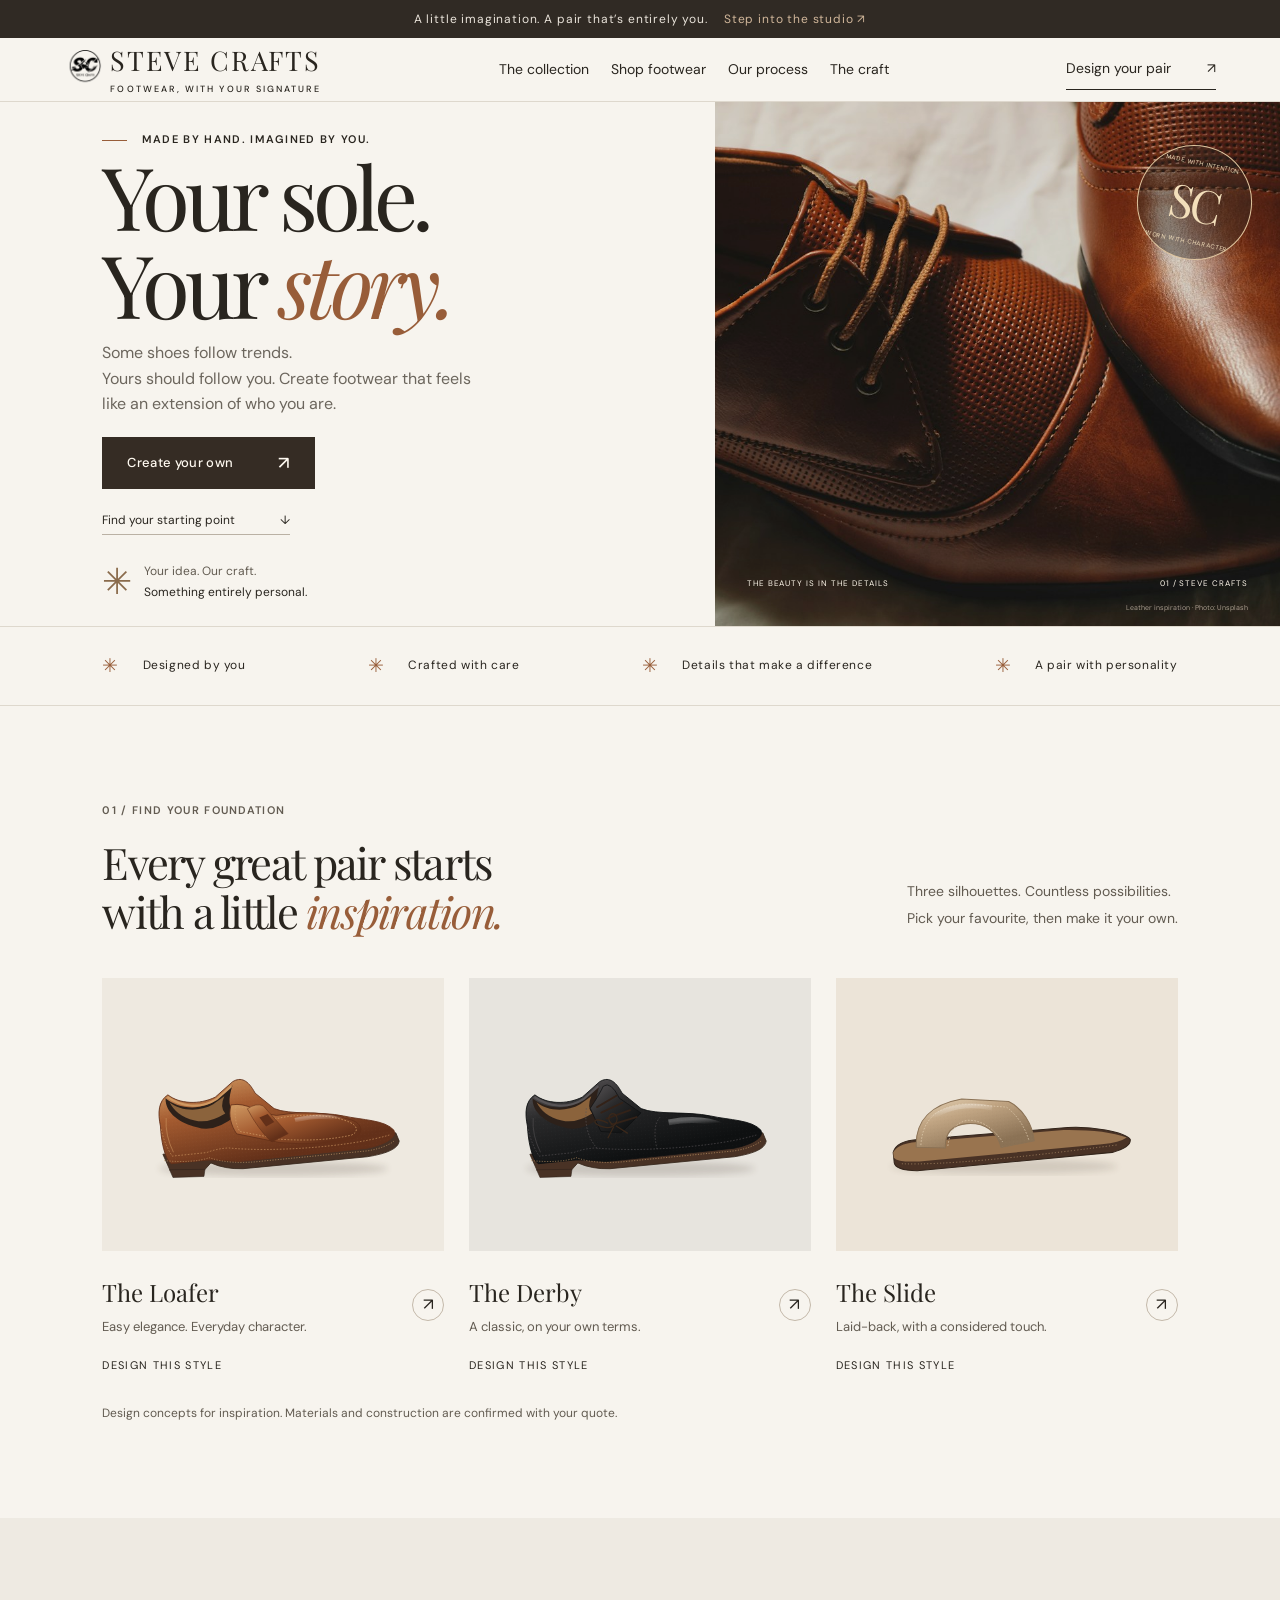
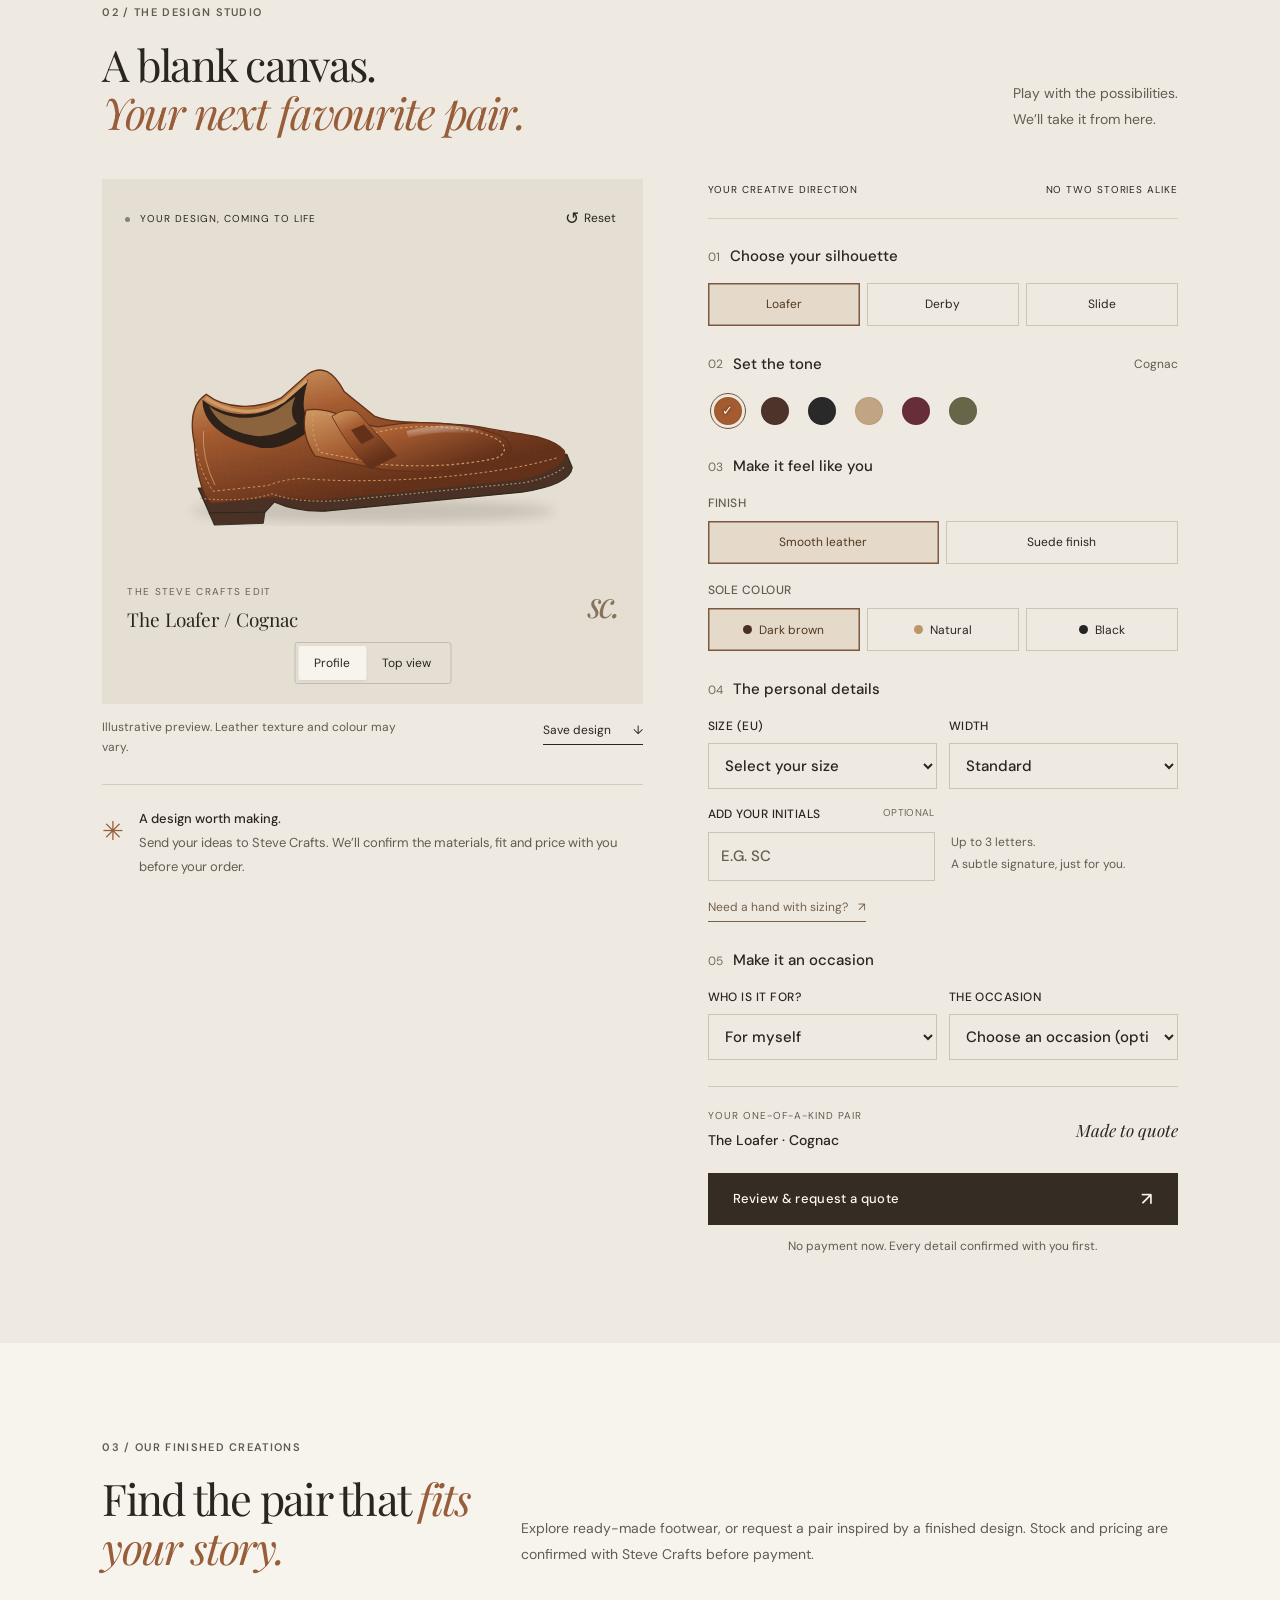
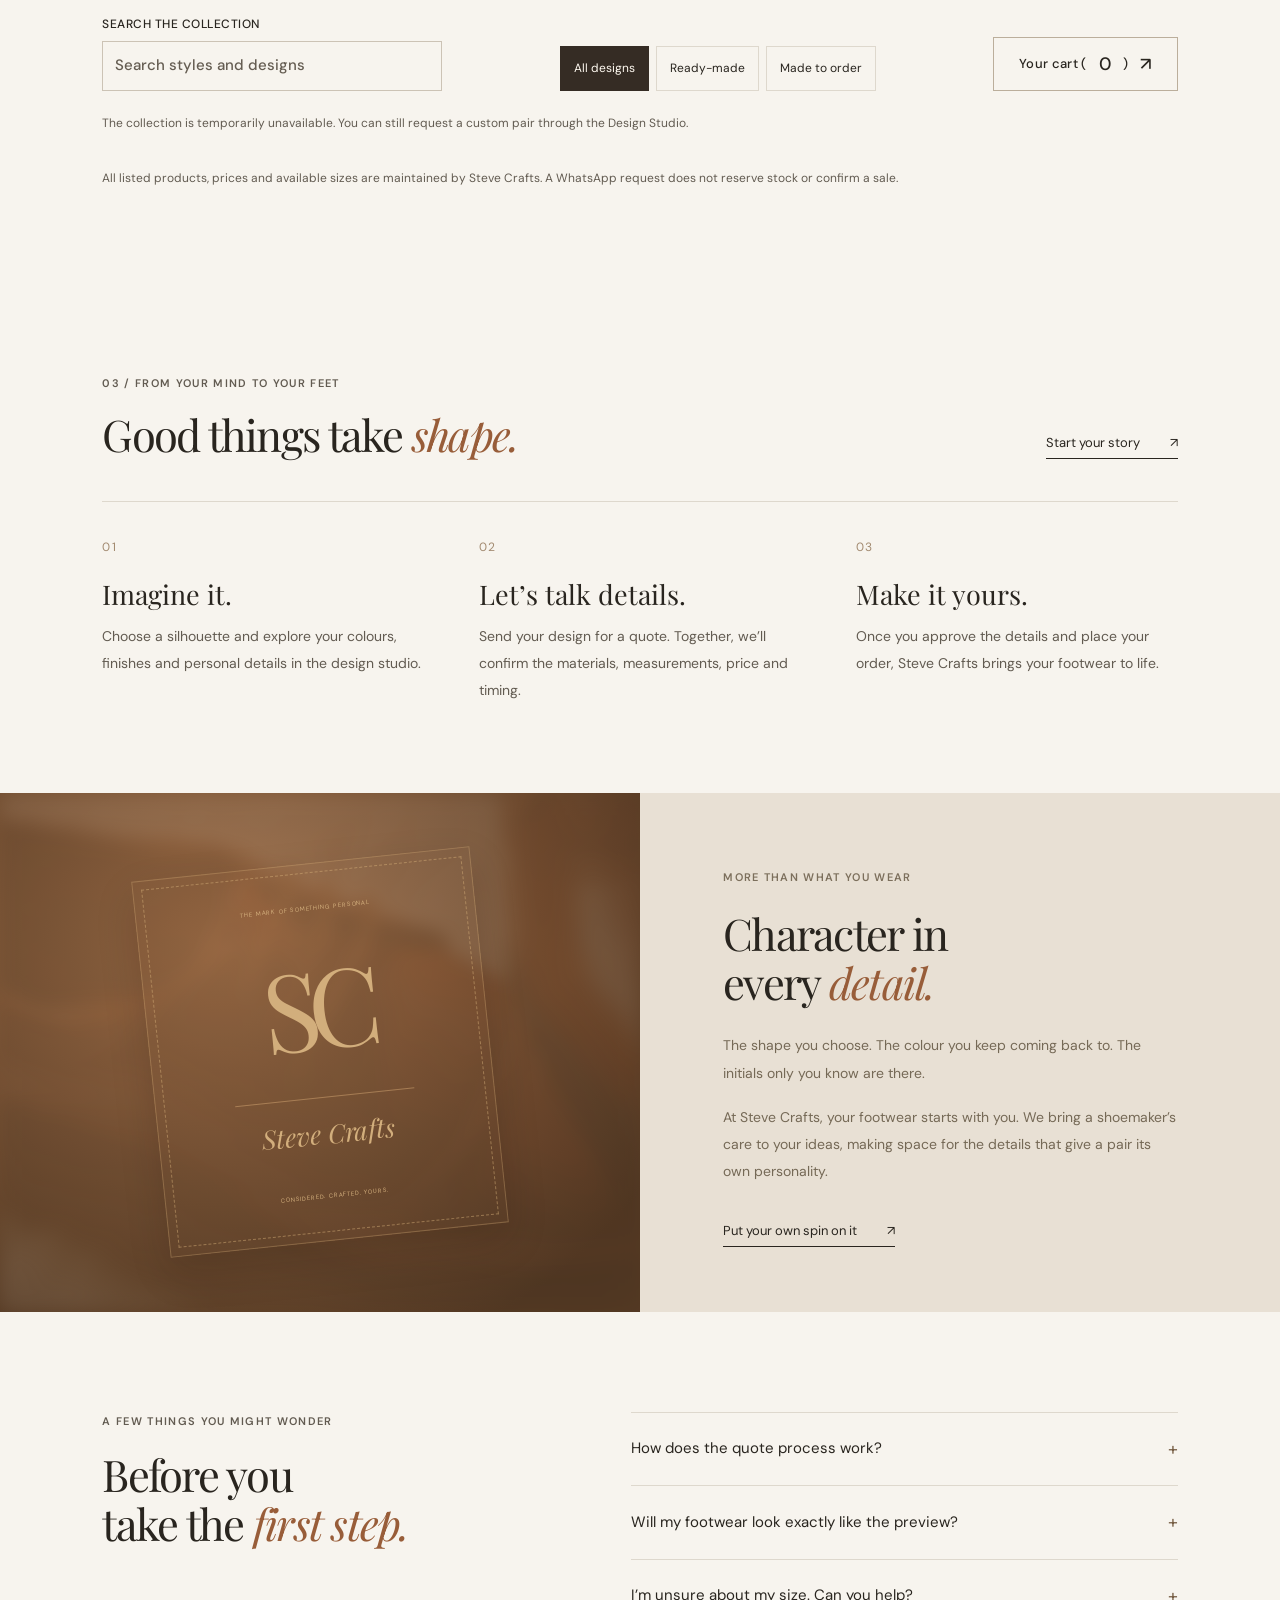
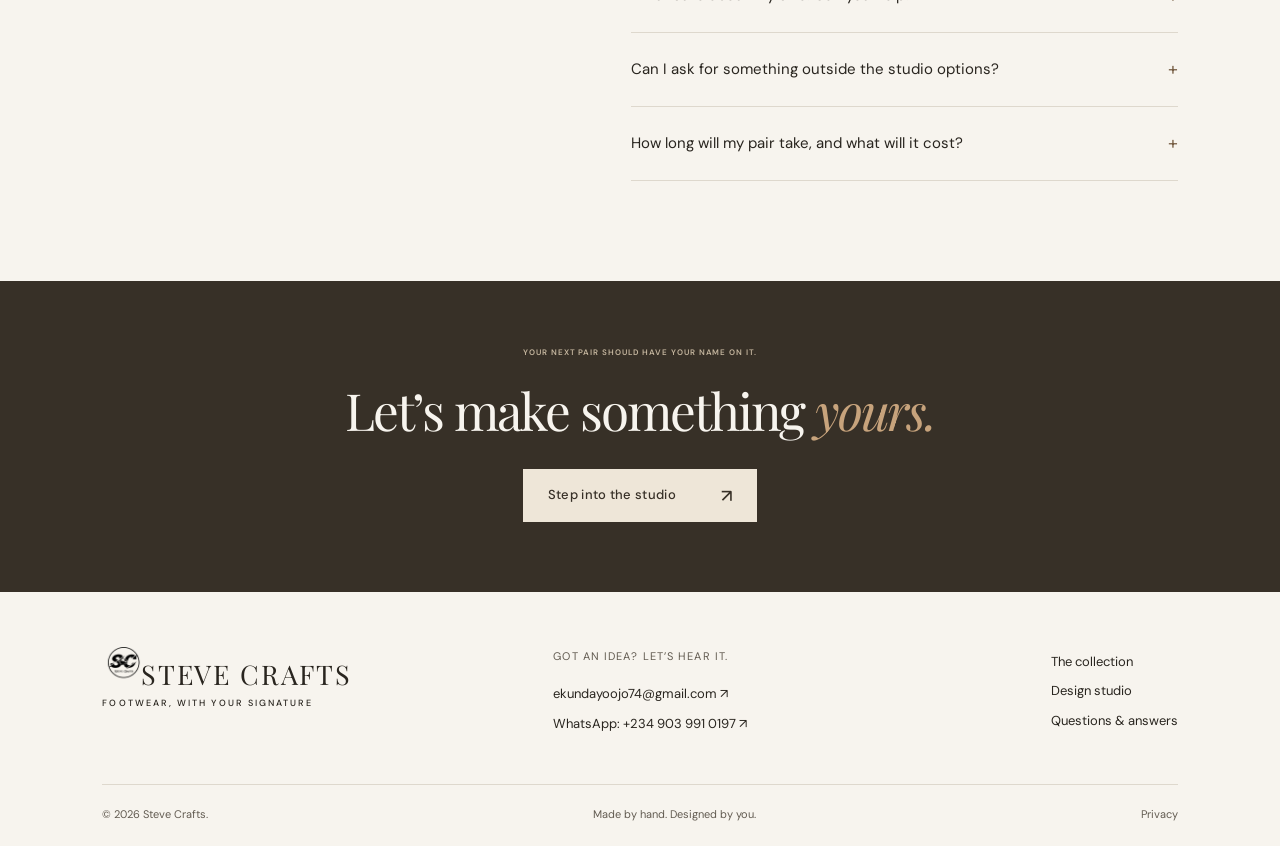
==== commit 502eea3c: "Match the footer brand to the navigation logo" ====
--- a/index.html
+++ b/index.html
@@ -65,7 +65,7 @@
   <section class="section faq" id="questions"><div><p class="eyebrow">A FEW THINGS YOU MIGHT WONDER</p><h2>Before you<br>take the <em>first step.</em></h2></div><div class="faq-list"><details><summary>How does the quote process work?<span>+</span></summary><p>Build your design, add your contact details, and open the prepared request in WhatsApp or your email app. Send the message to Steve Crafts. We’ll discuss materials, fit, final pricing and production timing before you place an order.</p></details><details><summary>Will my footwear look exactly like the preview?<span>+</span></summary><p>The studio is an illustrative design guide. Natural materials, screens and construction can affect the final appearance. Steve Crafts will confirm the available materials and design details with you before your order.</p></details><details><summary>I’m unsure about my size. Can you help?<span>+</span></summary><p>Yes. Choose your usual EU size as a starting point and mention any fit concerns in your request. You can also include your foot length and width. We’ll confirm sizing with you before production.</p></details><details><summary>Can I ask for something outside the studio options?<span>+</span></summary><p>Absolutely. Add your idea in the notes when requesting a quote, or message Steve Crafts directly. Availability and any additional work will be discussed as part of your quote.</p></details><details><summary>How long will my pair take, and what will it cost?<span>+</span></summary><p>Each design is quoted individually. Steve Crafts will provide the price, production timing and delivery arrangements after reviewing your request. No payment is collected on this website.</p></details></div></section>
   <section class="closing"><p class="eyebrow">YOUR NEXT PAIR SHOULD HAVE YOUR NAME ON IT.</p><h2>Let’s make something <em>yours.</em></h2><a class="button cream" href="#studio">Step into the studio <span>↗</span></a></section>
 </main>
-<footer><div class="footer-top"><a href="#" class="brand">STEVE CRAFTS<span>FOOTWEAR, WITH YOUR SIGNATURE</span></a><div><p>GOT AN IDEA? LET’S HEAR IT.</p><a href="mailto:ekundayoojo74@gmail.com">ekundayoojo74@gmail.com ↗</a><a href="https://wa.me/2349039910197" target="_blank" rel="noopener noreferrer">WhatsApp: +234 903 991 0197 ↗</a></div><div class="footer-links"><a href="#collection">The collection</a><a href="#studio">Design studio</a><a href="#questions">Questions & answers</a></div></div><div class="footer-bottom"><span>© <span id="year">2026</span> Steve Crafts.</span><span>Made by hand. Designed by you.</span><button type="button" id="privacy-button">Privacy</button></div></footer>
+<footer><div class="footer-top"><a href="#" class="brand" aria-label="Steve Crafts home"><img class="brand-emblem" src="sc-logo.svg" width="40" height="40" alt=""><b class="brand-wordmark">STEVE CRAFTS<span>FOOTWEAR, WITH YOUR SIGNATURE</span></b></a><div><p>GOT AN IDEA? LET’S HEAR IT.</p><a href="mailto:ekundayoojo74@gmail.com">ekundayoojo74@gmail.com ↗</a><a href="https://wa.me/2349039910197" target="_blank" rel="noopener noreferrer">WhatsApp: +234 903 991 0197 ↗</a></div><div class="footer-links"><a href="#collection">The collection</a><a href="#studio">Design studio</a><a href="#questions">Questions & answers</a></div></div><div class="footer-bottom"><span>© <span id="year">2026</span> Steve Crafts.</span><span>Made by hand. Designed by you.</span><button type="button" id="privacy-button">Privacy</button></div></footer>
 <dialog id="quote-dialog" aria-labelledby="quote-title"><button class="dialog-close" type="button" data-close aria-label="Close quote request">×</button><div class="dialog-intro"><p class="eyebrow">ONE STEP CLOSER TO YOUR PAIR</p><h2 id="quote-title">Like what you <em>see?</em></h2><p>Share your design with Steve Crafts for a personal quote.</p></div><div id="quote-summary" class="quote-summary"></div><form id="quote-form">
   <div class="quote-form-section"><h3 class="quote-section-title">Your details</h3>
     <div class="two-fields"><label class="input-label">YOUR NAME<input name="name" id="customer-name" required maxlength="100" autocomplete="name" placeholder="Full name"></label><label class="input-label">EMAIL<input name="email" id="customer-email" type="email" required maxlength="150" autocomplete="email" placeholder="you@example.com"></label></div>
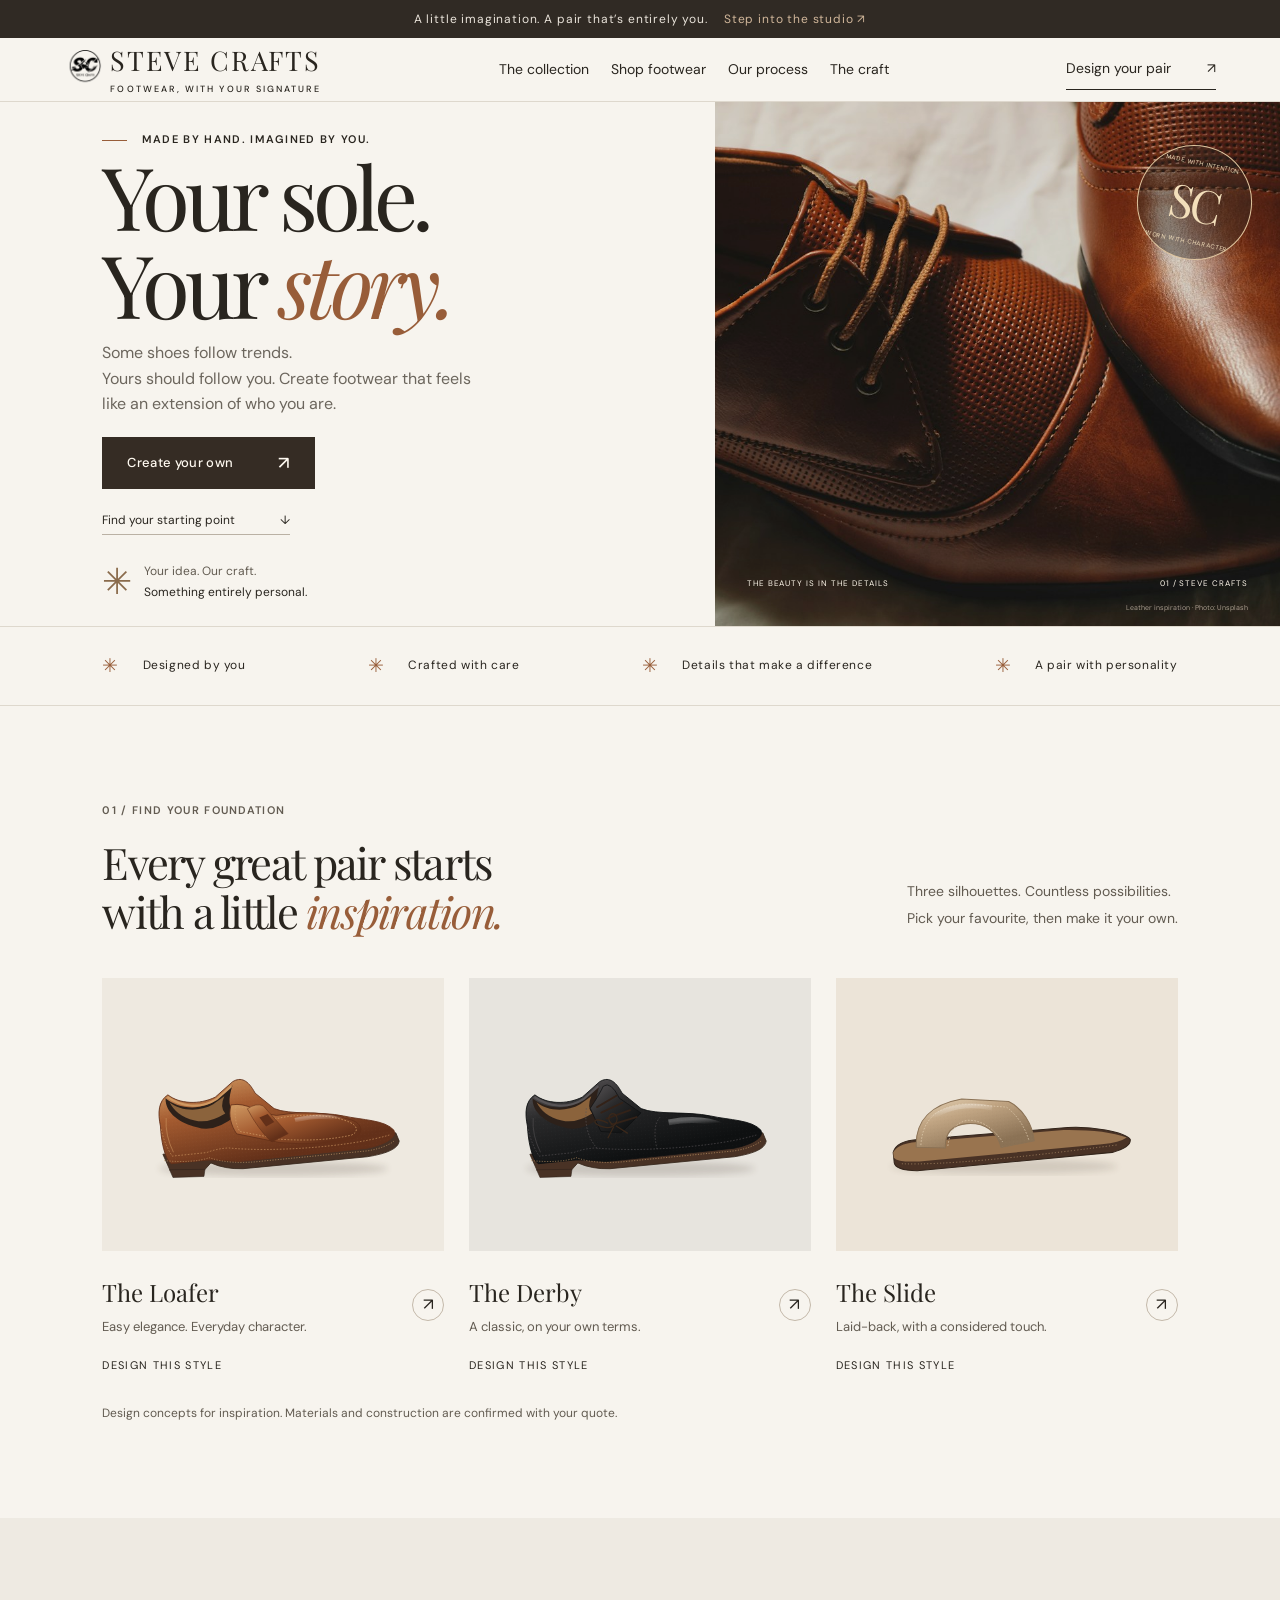
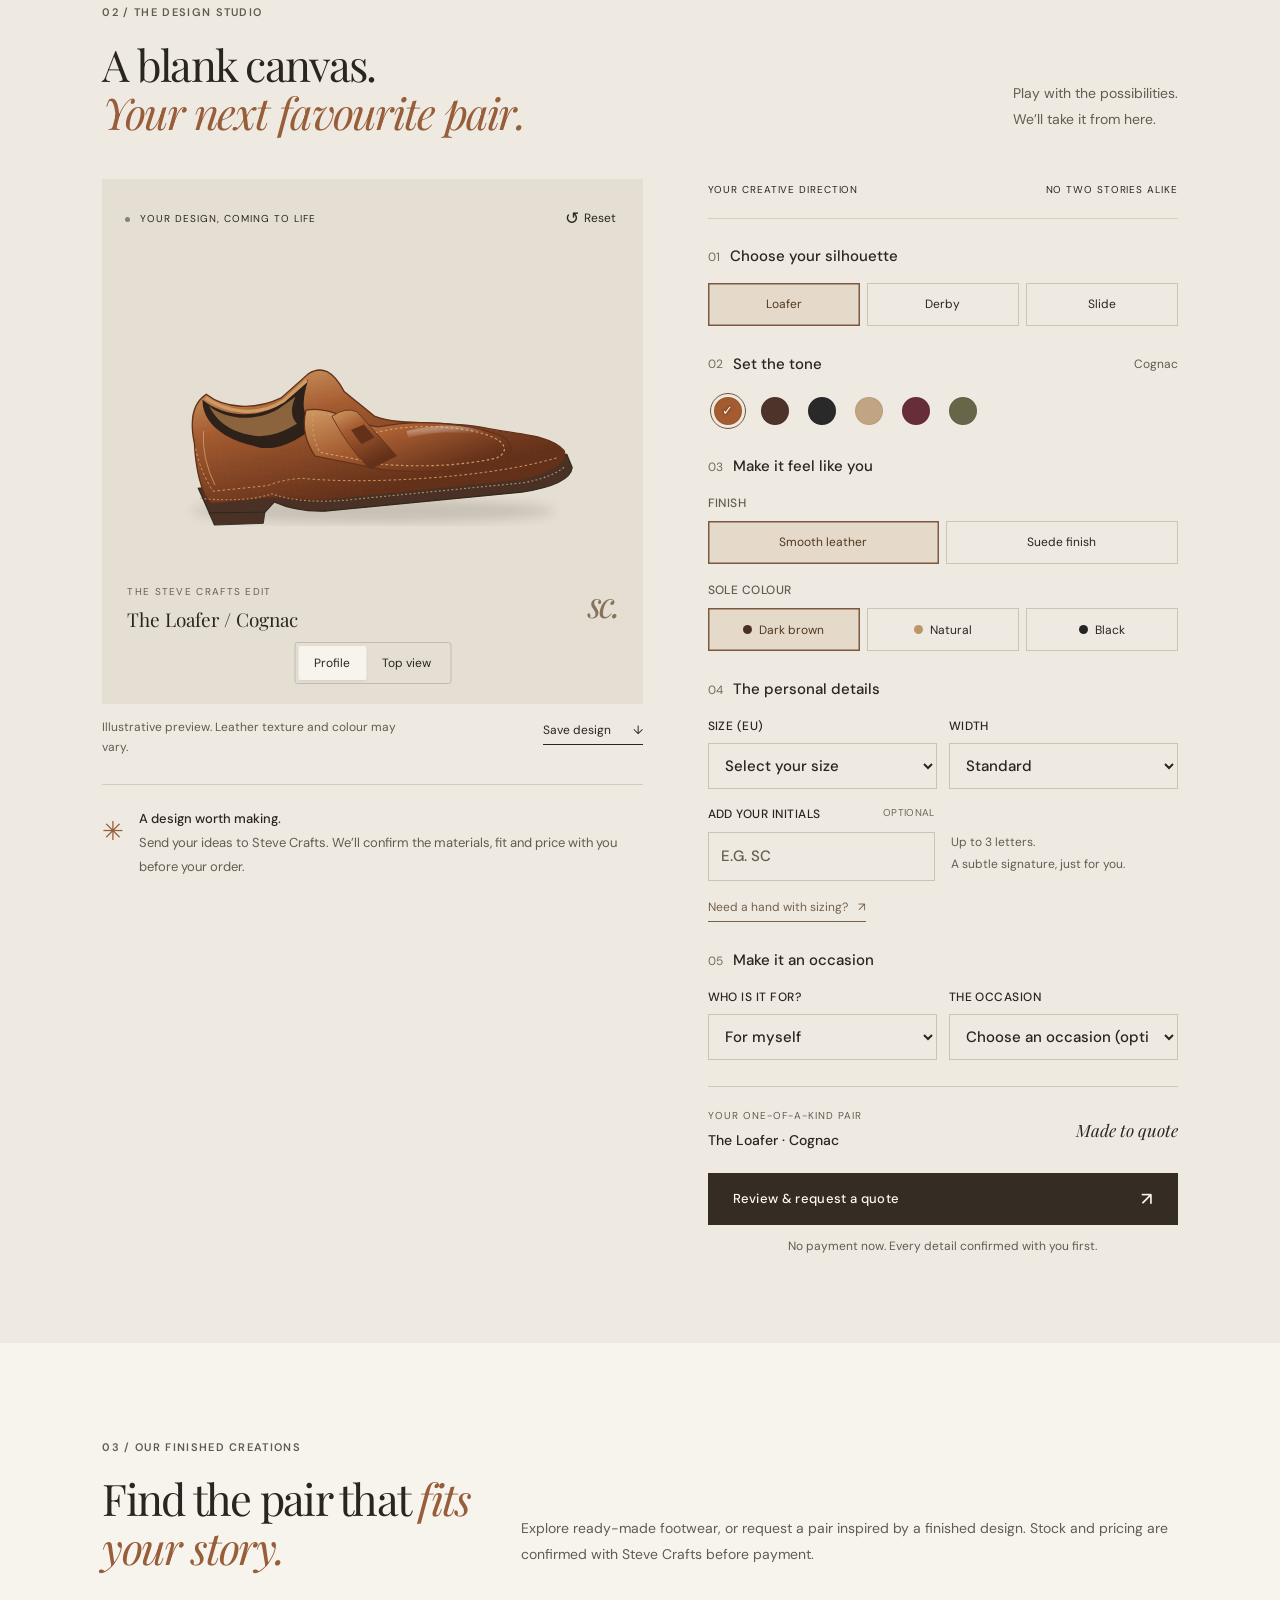
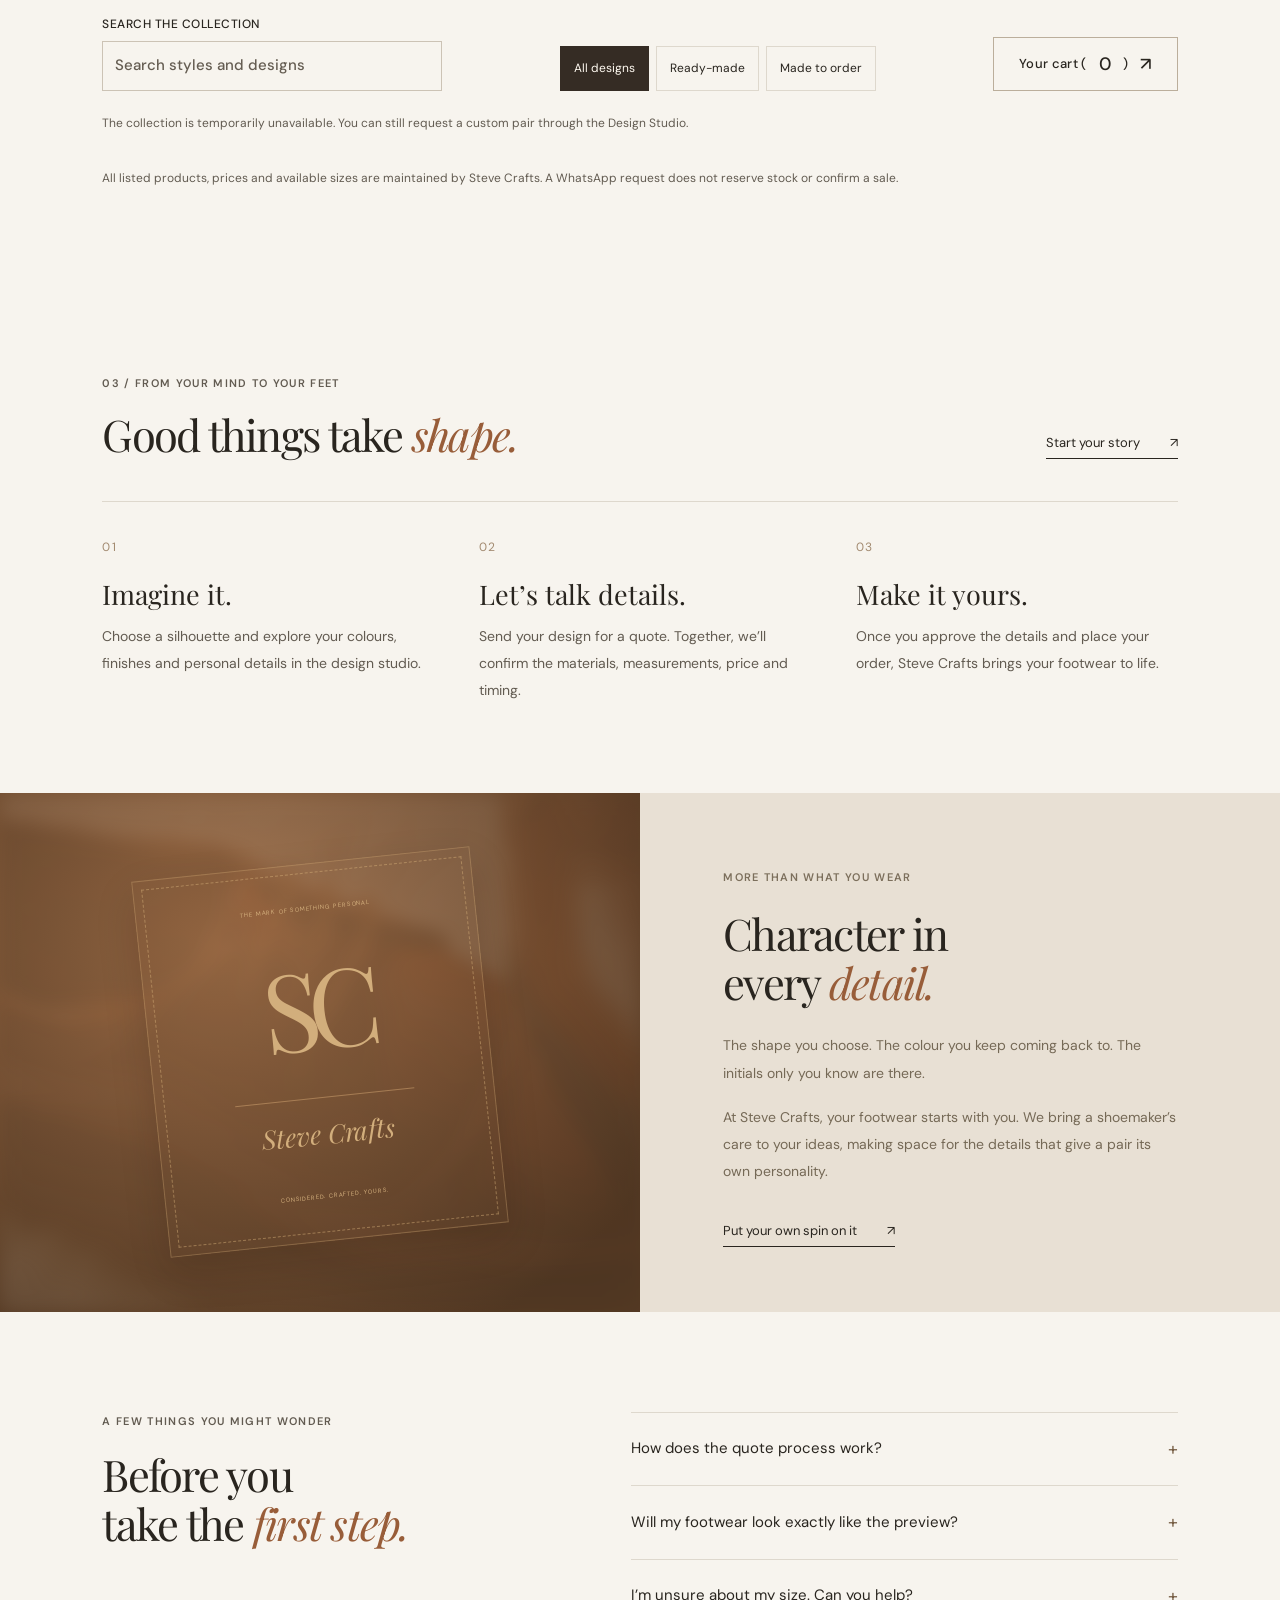
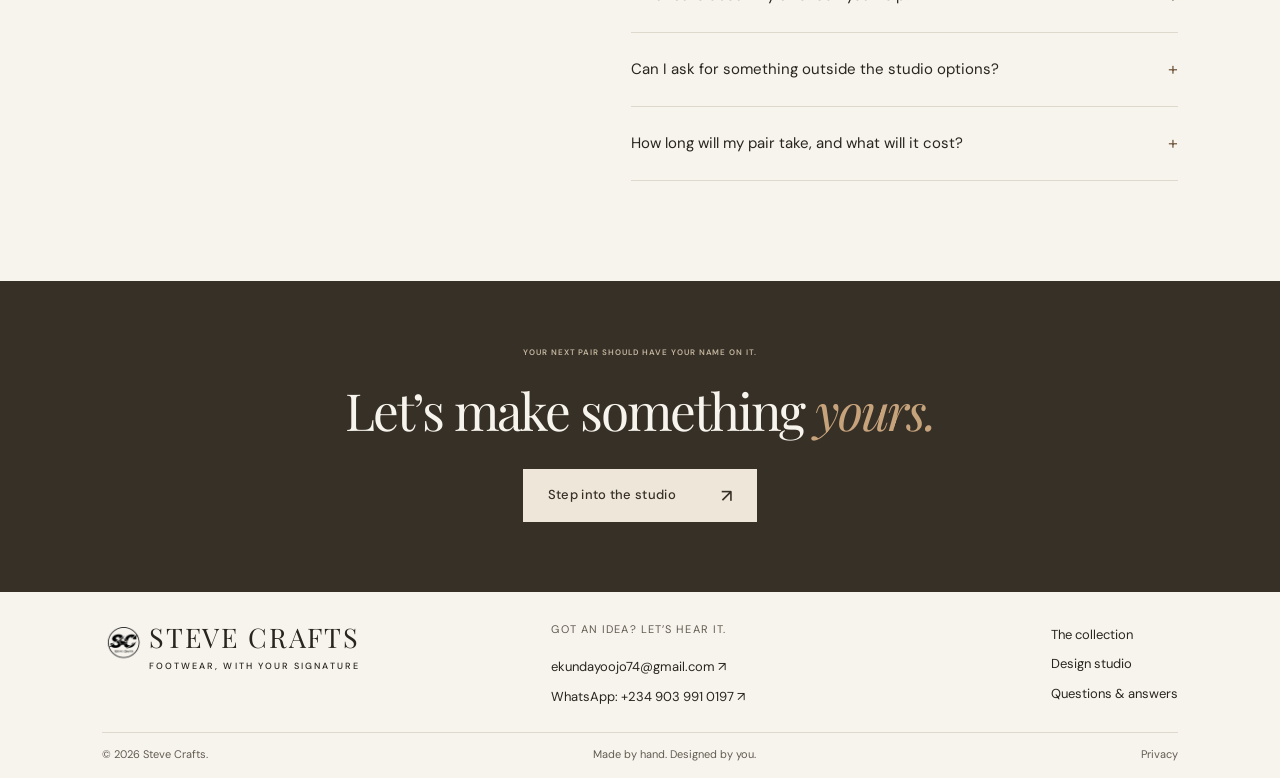
==== commit 6c79fa09: "Add Google Search Console homepage verification tag" ====
--- a/index.html
+++ b/index.html
@@ -1,6 +1,7 @@
 <!doctype html>
 <html lang="en">
 <head>
+  <meta name="google-site-verification" content="Sh-oL68RYXwJqtBVLUH2VY8Rw4TeK5wFZXfZYsPYIhw" />
   <meta charset="UTF-8"><meta name="viewport" content="width=device-width,initial-scale=1">
   <meta name="theme-color" content="#f7f4ee">
   <meta name="description" content="Got a pair in mind? Book a time to chat with us about the style, colour and fit of your custom shoes.">
--- a/styles.css
+++ b/styles.css
@@ -1,7 +1,7 @@
-:root{--paper:#f7f4ee;--ink:#29251f;--muted:#625b51;--line:#ded8cd;--accent:#985d39;--serif:'Playfair Display',Georgia,serif;--sans:'DM Sans',Arial,sans-serif}*{box-sizing:border-box}html{scroll-behavior:smooth;scroll-padding-top:90px}body{margin:0;background:var(--paper);color:var(--ink);font-family:var(--sans);font-size:14px;line-height:1.65}button,input,select,textarea{font:inherit}button,a{-webkit-tap-highlight-color:transparent}a{color:inherit;text-decoration:none}button{color:inherit;cursor:pointer}button:disabled{opacity:.5;cursor:default}button:focus-visible,a:focus-visible,input:focus-visible,select:focus-visible,textarea:focus-visible,summary:focus-visible{outline:2px solid var(--accent);outline-offset:5px}button{border:0;background:none}p,h1,h2,h3{margin:0}h1,h2,h3{font-family:var(--serif);font-weight:400;line-height:1.12}em{font-weight:400;color:var(--accent)}.announcement{height:34px;background:#302a24;color:#eae4db;text-align:center;font-size:10px;letter-spacing:.07em;display:flex;align-items:center;justify-content:center;gap:16px}.announcement a{color:#d0b69a}.header{height:64px;display:flex;align-items:center;justify-content:space-between;margin:auto;padding:0 5%;border-bottom:1px solid var(--line);gap:24px}.brand{font-family:var(--serif);font-size:27px;letter-spacing:.07em;line-height:1.3;white-space:nowrap}.brand span{display:block;font-family:var(--sans);font-size:7px;font-weight:500;letter-spacing:.23em;margin-top:6px}.header nav{display:flex;gap:22px;font-size:12px}.header nav a:hover,.footer-links a:hover{color:var(--accent)}.header-cta{font-size:12px;border-bottom:1px solid var(--ink);padding:8px 0;display:flex;gap:36px}.hero{display:grid;grid-template-columns:1.04fr .96fr;min-height:500px;padding:0 0 0 8%;max-width:1800px;margin:auto}.hero-copy{align-self:start;padding:28px 40px 24px 0}.eyebrow{font-size:9px;letter-spacing:.16em;font-weight:600;line-height:1.7}.tiny-line{display:inline-block;width:25px;height:1px;background:var(--accent);vertical-align:middle;margin-right:10px}h1{font-size:clamp(65px,6.8vw,104px);letter-spacing:-.06em;line-height:1.02;margin:2px 0 12px}.hero-description{font-size:14px;line-height:1.6;max-width:320px;color:#6c665d;margin-bottom:20px}.button{display:inline-flex;align-items:center;justify-content:space-between;gap:45px;min-height:50px;padding:15px 25px;font-size:11px;font-weight:500;letter-spacing:.025em;transition:background .2s,transform .2s}.primary{background:#352c24;color:#fffaf1}.primary:hover{background:#65452f}.button span{font-size:18px;line-height:1}.text-link{display:inline-flex;align-items:center;gap:30px;font-size:11px;border-bottom:1px solid currentColor;padding:4px 0;line-height:1.6}.hero-copy>.text-link{display:flex;width:max-content;margin-top:18px;border-color:#bab1a4;font-size:10px;gap:45px}.hero-note{display:flex;gap:12px;align-items:center;margin-top:26px;font-size:9px;line-height:1.7;color:var(--muted)}.hero-note strong{font-weight:400;color:var(--ink)}.hand-icon{font-size:36px;color:#8a6b4c;line-height:1}.hero-visual{position:relative;min-width:0;background:#e7ddd0}.hero-visual>img{display:block;width:100%;height:100%;position:absolute;object-fit:cover;object-position:40% 50%;filter:brightness(.86)}.hero-photo-caption{position:absolute;bottom:36px;left:32px;right:32px;color:#fff8eb;display:flex;justify-content:space-between;font-size:8px;letter-spacing:.12em;gap:15px}.round-stamp{position:absolute;top:43px;right:28px;width:115px;height:115px;border:1px solid #e0c6a0;border-radius:50%;background:#342b2470;color:#f3dfbb;display:flex;align-items:center;justify-content:center;flex-direction:column;text-align:center;font-size:6px;letter-spacing:.12em;transform:rotate(12deg)}.round-stamp span{font-family:var(--serif);font-size:46px;line-height:1.5;letter-spacing:-.07em}.photo-credit{font-size:7px;color:#f5e5d3a0;position:absolute;bottom:12px;right:32px}.values-strip{display:flex;justify-content:space-around;border-top:1px solid var(--line);border-bottom:1px solid var(--line);padding:23px 4%;font-size:10px;letter-spacing:.05em;gap:20px}.values-strip i{font-style:normal;font-size:19px;margin-right:20px;color:var(--accent);vertical-align:middle}.section{padding:95px 8%;max-width:1800px;margin:auto}.section-heading{display:flex;align-items:end;justify-content:space-between;gap:30px;margin-bottom:42px}.section-heading .eyebrow{margin-bottom:18px;color:var(--muted)}h2{font-size:clamp(32px,3.4vw,49px);letter-spacing:-.04em}.section-heading>p{font-size:11px;line-height:1.9;color:var(--muted);padding-bottom:4px}.collection-grid{display:grid;grid-template-columns:repeat(3,1fr);gap:25px}.product{display:block;text-align:left;padding:0}.product-image{display:block;background:#eee9e0;overflow:hidden;aspect-ratio:1.25}.product:nth-child(2) .product-image{background:#e7e4de}.product:nth-child(3) .product-image{background:#ece4d8}.product-image svg{height:100%;width:100%;transition:transform .4s}.product:hover svg{transform:translateY(-6px) rotate(-2deg)}.product-meta{display:flex;align-items:center;justify-content:space-between;margin-top:21px;gap:10px}.product-meta strong{display:block;font-family:var(--serif);font-weight:400;font-size:24px}.product-meta small{display:block;color:var(--muted);font-size:10px;margin-top:3px}.circle-arrow{width:32px;height:32px;border:1px solid #c4b9aa;border-radius:50%;display:grid;place-items:center;font-size:17px;flex-shrink:0}.product-caption{font-size:8px;letter-spacing:.12em;display:block;margin-top:18px}.subtle{font-size:9px;color:var(--muted)}.collection-note{margin-top:28px}.studio-section{padding:85px 8%;background:#eeeae2;max-width:1800px;margin:auto;scroll-margin-top:15px}.studio-layout{display:grid;grid-template-columns:1.15fr 1fr;gap:6%}.preview-surface{background:#e5dfd3;position:sticky;top:30px;aspect-ratio:1.03;min-height:360px;overflow:hidden}.preview-top{display:flex;justify-content:space-between;align-items:center;padding:21px 23px;font-size:7px;letter-spacing:.1em;gap:12px;position:relative;z-index:1}.live-dot{display:inline-block;height:5px;width:5px;border-radius:50%;background:#7b876a;vertical-align:middle;margin-right:6px}.icon-button{font-size:17px;display:flex;align-items:center;gap:5px;padding:4px}.icon-button span{font-size:9px;letter-spacing:0}.shoe-preview{position:absolute;left:0;right:0;top:12%;height:70%;display:grid;place-items:center}.shoe-preview svg{width:100%;height:100%}.preview-bottom{position:absolute;bottom:70px;left:25px;right:25px;display:flex;justify-content:space-between;align-items:center;pointer-events:none}.design-kicker{font-size:7px;letter-spacing:.13em;color:#695e4e}.preview-bottom h3{font-size:19px;margin-top:6px}.sc-mark{font-family:var(--serif);font-style:italic;font-size:36px;letter-spacing:-.08em;color:#87735a}.view-switch{position:absolute;bottom:20px;left:50%;transform:translateX(-50%);display:flex;border:1px solid #c4baaa;border-radius:3px;padding:3px;white-space:nowrap}.view-switch button{padding:5px 16px;font-size:9px;border-radius:2px}.view-switch button[aria-pressed=true]{background:var(--paper);box-shadow:0 1px 3px #0001}.preview-under{display:flex;align-items:start;justify-content:space-between;gap:10px;padding-top:13px}.preview-under p{font-size:8px;color:var(--muted);max-width:240px}.preview-under .text-link{font-size:9px;gap:22px;white-space:nowrap}.status{font-size:10px;color:#536343;min-height:0;margin-top:9px}.studio-message{border-top:1px solid #d4cbbd;margin-top:26px;padding:22px 0;display:flex;gap:15px;color:var(--muted);font-size:10px;line-height:1.85}.studio-message>span{font-size:26px;color:var(--accent)}.studio-message strong{font-weight:500;color:var(--ink)}.studio-step{display:flex;justify-content:space-between;font-size:7px;letter-spacing:.12em;padding:2px 0 20px;border-bottom:1px solid #d6cec0;margin-bottom:25px}.design-controls fieldset{border:0;padding:0;margin:0 0 26px;min-width:0}.design-controls legend{display:flex;align-items:center;gap:10px;width:100%;font-size:12px;font-weight:500;margin-bottom:13px;padding:0}.step-num{font-size:8px;color:#756956;font-weight:400}.selected-value{margin-left:auto;font-size:10px;color:var(--muted);font-weight:400}.choice-row{display:flex;gap:7px}.choice-row button{flex:1;padding:11px 7px;border:1px solid #cdc4b6;font-size:9px;white-space:nowrap;background:transparent;display:flex;justify-content:center;align-items:center;gap:7px}.choice-row button[aria-pressed=true]{border-color:#7c5940;background:#e5daca;color:#51371f;box-shadow:inset 0 0 0 .5px #7c5940}.choice-row button:hover{border-color:#7c5940}.choice-row i{height:9px;width:9px;display:inline-block;border-radius:50%}.swatches{display:flex;gap:13px;padding:4px 3px 0}.swatch{width:34px;height:34px;border-radius:50%;position:relative;border:3px solid #eeeae2;outline:1px solid transparent;box-shadow:inset 0 0 0 1px #0001}.swatch[aria-pressed=true]{outline-color:#755239}.swatch[aria-pressed=true]:after{content:'✓';font-size:13px;color:white;position:absolute;inset:1px;display:grid;place-items:center;text-shadow:0 0 3px #000a}.field-label,.input-label{font-size:8px;letter-spacing:.07em;font-weight:500}.field-label{margin:0 0 8px;color:var(--muted)}.sole-label{margin-top:16px}.two-fields{display:grid;grid-template-columns:1fr 1fr;gap:12px}.input-label{display:block}.input-label small{color:#6f6558;font-size:7px;float:right;letter-spacing:.03em;font-weight:400}input,select,textarea{display:block;width:100%;border:1px solid #ccc3b5;background:transparent;border-radius:0;color:var(--ink);margin-top:7px;padding:11px 12px;font-size:10px;letter-spacing:0;min-height:40px}input::placeholder,textarea::placeholder{color:#655d52}textarea{resize:vertical}select{cursor:pointer}.initials-row{display:grid;grid-template-columns:1fr 1fr;gap:16px;margin-top:15px;align-items:end}.initials-row p{font-size:8px;color:var(--muted);padding-bottom:6px;line-height:1.8}#initials{text-transform:uppercase}.size-guide{font-size:9px;color:#786046;margin-top:13px;gap:10px}.design-summary{display:flex;justify-content:space-between;align-items:center;gap:10px;border-top:1px solid #d1c7b8;padding:20px 0}.design-summary div>span{display:block;font-size:7px;letter-spacing:.1em;color:var(--muted)}.design-summary strong{display:block;font-size:12px;font-weight:500;margin-top:5px}.quote-label{font-family:var(--serif);font-size:17px;font-style:italic}.full{display:flex;width:100%}.request-note{font-size:8px;color:var(--muted);text-align:center;margin-top:11px;line-height:1.8}.process{padding-top:90px;padding-bottom:90px}.process-grid{display:grid;grid-template-columns:repeat(3,1fr);gap:55px;border-top:1px solid var(--line);padding-top:30px}.process-number{font-size:10px;color:#a28a70;letter-spacing:.1em}.process h3{font-size:27px;margin:20px 0 14px}.process article p{color:var(--muted);font-size:11px;line-height:1.9;max-width:265px}.craft{display:grid;grid-template-columns:1fr 1fr;max-width:1800px;margin:auto;background:#e8e0d4}.craft-art{background:radial-gradient(ellipse at 35% 30%,#9e6d46,#543923 85%);display:grid;place-items:center;padding:70px 15%;position:relative;overflow:hidden}.craft-art:before{content:'';position:absolute;inset:0;background-image:url('hero.jpg');background-size:cover;filter:blur(9px);opacity:.09}.craft-frame{border:1px solid #d4ae7855;outline:1px dashed #d4ae7880;outline-offset:-10px;aspect-ratio:.9;width:100%;max-width:340px;display:flex;flex-direction:column;justify-content:center;align-items:center;color:#d2ae7c;text-align:center;padding:30px;position:relative;transform:rotate(-6deg);box-shadow:0 16px 40px #180c062a}.craft-label{font-size:6px;letter-spacing:.14em}.craft-monogram{font-family:var(--serif);font-size:108px;letter-spacing:-.12em;line-height:1.7}.stitch-line{border-bottom:1px solid #d1a47188;width:65%;margin:0 auto 14px}.craft-signature{font-family:var(--serif);font-style:italic;font-size:26px;margin-bottom:35px}.craft-copy{padding:75px 16% 65px 13%}.craft-copy .eyebrow{margin-bottom:22px;color:#7c6f5c}.craft-copy h2{margin-bottom:26px}.craft-copy p:not(.eyebrow){font-size:11px;color:#756956;line-height:1.95;margin-bottom:17px}.craft-copy .text-link{margin-top:14px}.faq{display:grid;grid-template-columns:1fr 1.3fr;gap:10%;padding-top:100px;padding-bottom:100px}.faq .eyebrow{margin-bottom:20px;color:var(--muted)}.faq details{border-bottom:1px solid var(--line)}.faq details:first-child{border-top:1px solid var(--line)}.faq summary{display:flex;list-style:none;justify-content:space-between;align-items:center;gap:20px;cursor:pointer;font-size:12px;padding:21px 0}.faq summary::-webkit-details-marker{display:none}.faq summary>span{font-size:18px;font-weight:400;color:#755c42}.faq details[open] summary>span{transform:rotate(45deg)}.faq details p{font-size:11px;color:var(--muted);line-height:1.9;padding:0 25px 23px 0}.closing{background:#373027;color:var(--paper);text-align:center;padding:65px 20px 70px}.closing .eyebrow{color:#c4b59e;font-size:8px}.closing h2{font-size:clamp(33px,4vw,54px);margin:23px 0 30px}.closing em{color:#c7a37c}.cream{background:#eee6d8;color:#373027;min-width:215px}.cream:hover{background:#dac6ac}footer{padding:55px 8% 22px}.footer-top{display:grid;grid-template-columns:1.2fr 1fr .7fr;gap:35px;padding-bottom:45px}.footer-top>div>p{font-size:8px;letter-spacing:.1em;margin-bottom:14px;color:var(--muted)}.footer-top>div>a{display:block;font-size:10px;line-height:2.3}.footer-links{justify-self:end}.footer-bottom{border-top:1px solid var(--line);display:flex;justify-content:space-between;padding-top:20px;font-size:8px;color:var(--muted);gap:15px}.footer-bottom button{padding:0;font-size:8px}.skip{position:absolute;top:5px;left:5px;padding:10px;background:white;z-index:20;transform:translateY(-200%)}.skip:focus{transform:none}dialog{background:var(--paper);border:0;color:var(--ink);width:min(94vw,620px);max-height:92dvh;overflow:auto;padding:40px;box-shadow:0 15px 100px #20180d44}dialog::backdrop{background:#201b14aa;backdrop-filter:blur(4px)}.dialog-close{position:absolute;right:15px;top:10px;font-size:27px;line-height:1.3;width:30px;height:35px}.dialog-intro .eyebrow{font-size:8px;color:var(--muted)}.dialog-intro h2{font-size:39px;margin:13px 0}.dialog-intro>p:last-child{font-size:11px;color:var(--muted)}.quote-summary{margin:22px 0;padding:16px;background:#eae4d9;display:grid;grid-template-columns:1fr 1fr;gap:8px 18px;font-size:10px}.quote-summary span{color:var(--muted);display:block;font-size:7px;letter-spacing:.06em;text-transform:uppercase}.quote-summary strong{font-weight:500}.quote-summary .quote-summary-style{font-family:var(--serif);font-size:18px;grid-column:1/-1}.quote-summary svg{display:none}#quote-form .two-fields{margin-bottom:14px}.privacy-note{font-size:9px;color:var(--muted);line-height:1.8;margin-top:15px}.error{font-size:10px;color:#9f342c;margin:12px 0;white-space:pre-line}.ready-title{font-family:var(--serif);font-size:25px;margin-bottom:10px}#send-options>p:nth-child(2){font-size:11px;color:var(--muted);margin-bottom:20px;line-height:1.85}#send-options>p strong{font-weight:500;color:var(--ink)}.outline{border:1px solid #bbae9b;margin-top:10px}.outline:hover{background:#e7dfd1}.fallback-row{display:flex;justify-content:space-between;gap:10px;margin-top:20px}.fallback-row button{font-size:9px}.info-content p,#info-content p{font-size:12px;color:var(--muted);margin-top:20px;line-height:1.95}#info-title{font-size:33px}#info-content ol{font-size:12px;padding-left:20px;color:var(--muted)}.noscript{position:fixed;bottom:0;left:0;right:0;background:#fff;padding:20px;border-top:1px solid #aaa;z-index:100}.noscript a{text-decoration:underline}[hidden]{display:none!important}
+:root{--paper:#f7f4ee;--ink:#29251f;--muted:#625b51;--line:#ded8cd;--accent:#985d39;--serif:'Playfair Display',Georgia,serif;--sans:'DM Sans',Arial,sans-serif}*{box-sizing:border-box}html{scroll-behavior:smooth;scroll-padding-top:90px}body{margin:0;background:var(--paper);color:var(--ink);font-family:var(--sans);font-size:14px;line-height:1.65}button,input,select,textarea{font:inherit}button,a{-webkit-tap-highlight-color:transparent}a{color:inherit;text-decoration:none}button{color:inherit;cursor:pointer}button:disabled{opacity:.5;cursor:default}button:focus-visible,a:focus-visible,input:focus-visible,select:focus-visible,textarea:focus-visible,summary:focus-visible{outline:2px solid var(--accent);outline-offset:5px}button{border:0;background:none}p,h1,h2,h3{margin:0}h1,h2,h3{font-family:var(--serif);font-weight:400;line-height:1.12}em{font-weight:400;color:var(--accent)}.announcement{height:34px;background:#302a24;color:#eae4db;text-align:center;font-size:10px;letter-spacing:.07em;display:flex;align-items:center;justify-content:center;gap:16px}.announcement a{color:#d0b69a}.header{height:64px;display:flex;align-items:center;justify-content:space-between;margin:auto;padding:0 5%;border-bottom:1px solid var(--line);gap:24px}.brand{font-family:var(--serif);font-size:27px;letter-spacing:.07em;line-height:1.3;white-space:nowrap}.brand span{display:block;font-family:var(--sans);font-size:7px;font-weight:500;letter-spacing:.23em;margin-top:6px}.header nav{display:flex;gap:22px;font-size:12px}.header nav a:hover,.footer-links a:hover{color:var(--accent)}.header-cta{font-size:12px;border-bottom:1px solid var(--ink);padding:8px 0;display:flex;gap:36px}.hero{display:grid;grid-template-columns:1.04fr .96fr;min-height:500px;padding:0 0 0 8%;max-width:1800px;margin:auto}.hero-copy{align-self:start;padding:28px 40px 24px 0}.eyebrow{font-size:9px;letter-spacing:.16em;font-weight:600;line-height:1.7}.tiny-line{display:inline-block;width:25px;height:1px;background:var(--accent);vertical-align:middle;margin-right:10px}h1{font-size:clamp(65px,6.8vw,104px);letter-spacing:-.06em;line-height:1.02;margin:2px 0 12px}.hero-description{font-size:14px;line-height:1.6;max-width:320px;color:#6c665d;margin-bottom:20px}.button{display:inline-flex;align-items:center;justify-content:space-between;gap:45px;min-height:50px;padding:15px 25px;font-size:11px;font-weight:500;letter-spacing:.025em;transition:background .2s,transform .2s}.primary{background:#352c24;color:#fffaf1}.primary:hover{background:#65452f}.button span{font-size:18px;line-height:1}.text-link{display:inline-flex;align-items:center;gap:30px;font-size:11px;border-bottom:1px solid currentColor;padding:4px 0;line-height:1.6}.hero-copy>.text-link{display:flex;width:max-content;margin-top:18px;border-color:#bab1a4;font-size:10px;gap:45px}.hero-note{display:flex;gap:12px;align-items:center;margin-top:26px;font-size:9px;line-height:1.7;color:var(--muted)}.hero-note strong{font-weight:400;color:var(--ink)}.hand-icon{font-size:36px;color:#8a6b4c;line-height:1}.hero-visual{position:relative;min-width:0;background:#e7ddd0}.hero-visual>img{display:block;width:100%;height:100%;position:absolute;object-fit:cover;object-position:40% 50%;filter:brightness(.86)}.hero-photo-caption{position:absolute;bottom:36px;left:32px;right:32px;color:#fff8eb;display:flex;justify-content:space-between;font-size:8px;letter-spacing:.12em;gap:15px}.round-stamp{position:absolute;top:43px;right:28px;width:115px;height:115px;border:1px solid #e0c6a0;border-radius:50%;background:#342b2470;color:#f3dfbb;display:flex;align-items:center;justify-content:center;flex-direction:column;text-align:center;font-size:6px;letter-spacing:.12em;transform:rotate(12deg)}.round-stamp span{font-family:var(--serif);font-size:46px;line-height:1.5;letter-spacing:-.07em}.photo-credit{font-size:7px;color:#f5e5d3a0;position:absolute;bottom:12px;right:32px}.values-strip{display:flex;justify-content:space-around;border-top:1px solid var(--line);border-bottom:1px solid var(--line);padding:23px 4%;font-size:10px;letter-spacing:.05em;gap:20px}.values-strip i{font-style:normal;font-size:19px;margin-right:20px;color:var(--accent);vertical-align:middle}.section{padding:95px 8%;max-width:1800px;margin:auto}.section-heading{display:flex;align-items:end;justify-content:space-between;gap:30px;margin-bottom:42px}.section-heading .eyebrow{margin-bottom:18px;color:var(--muted)}h2{font-size:clamp(32px,3.4vw,49px);letter-spacing:-.04em}.section-heading>p{font-size:11px;line-height:1.9;color:var(--muted);padding-bottom:4px}.collection-grid{display:grid;grid-template-columns:repeat(3,1fr);gap:25px}.product{display:block;text-align:left;padding:0}.product-image{display:block;background:#eee9e0;overflow:hidden;aspect-ratio:1.25}.product:nth-child(2) .product-image{background:#e7e4de}.product:nth-child(3) .product-image{background:#ece4d8}.product-image svg{height:100%;width:100%;transition:transform .4s}.product:hover svg{transform:translateY(-6px) rotate(-2deg)}.product-meta{display:flex;align-items:center;justify-content:space-between;margin-top:21px;gap:10px}.product-meta strong{display:block;font-family:var(--serif);font-weight:400;font-size:24px}.product-meta small{display:block;color:var(--muted);font-size:10px;margin-top:3px}.circle-arrow{width:32px;height:32px;border:1px solid #c4b9aa;border-radius:50%;display:grid;place-items:center;font-size:17px;flex-shrink:0}.product-caption{font-size:8px;letter-spacing:.12em;display:block;margin-top:18px}.subtle{font-size:9px;color:var(--muted)}.collection-note{margin-top:28px}.studio-section{padding:85px 8%;background:#eeeae2;max-width:1800px;margin:auto;scroll-margin-top:15px}.studio-layout{display:grid;grid-template-columns:1.15fr 1fr;gap:6%}.preview-surface{background:#e5dfd3;position:sticky;top:30px;aspect-ratio:1.03;min-height:360px;overflow:hidden}.preview-top{display:flex;justify-content:space-between;align-items:center;padding:21px 23px;font-size:7px;letter-spacing:.1em;gap:12px;position:relative;z-index:1}.live-dot{display:inline-block;height:5px;width:5px;border-radius:50%;background:#7b876a;vertical-align:middle;margin-right:6px}.icon-button{font-size:17px;display:flex;align-items:center;gap:5px;padding:4px}.icon-button span{font-size:9px;letter-spacing:0}.shoe-preview{position:absolute;left:0;right:0;top:12%;height:70%;display:grid;place-items:center}.shoe-preview svg{width:100%;height:100%}.preview-bottom{position:absolute;bottom:70px;left:25px;right:25px;display:flex;justify-content:space-between;align-items:center;pointer-events:none}.design-kicker{font-size:7px;letter-spacing:.13em;color:#695e4e}.preview-bottom h3{font-size:19px;margin-top:6px}.sc-mark{font-family:var(--serif);font-style:italic;font-size:36px;letter-spacing:-.08em;color:#87735a}.view-switch{position:absolute;bottom:20px;left:50%;transform:translateX(-50%);display:flex;border:1px solid #c4baaa;border-radius:3px;padding:3px;white-space:nowrap}.view-switch button{padding:5px 16px;font-size:9px;border-radius:2px}.view-switch button[aria-pressed=true]{background:var(--paper);box-shadow:0 1px 3px #0001}.preview-under{display:flex;align-items:start;justify-content:space-between;gap:10px;padding-top:13px}.preview-under p{font-size:8px;color:var(--muted);max-width:240px}.preview-under .text-link{font-size:9px;gap:22px;white-space:nowrap}.status{font-size:10px;color:#536343;min-height:0;margin-top:9px}.studio-message{border-top:1px solid #d4cbbd;margin-top:26px;padding:22px 0;display:flex;gap:15px;color:var(--muted);font-size:10px;line-height:1.85}.studio-message>span{font-size:26px;color:var(--accent)}.studio-message strong{font-weight:500;color:var(--ink)}.studio-step{display:flex;justify-content:space-between;font-size:7px;letter-spacing:.12em;padding:2px 0 20px;border-bottom:1px solid #d6cec0;margin-bottom:25px}.design-controls fieldset{border:0;padding:0;margin:0 0 26px;min-width:0}.design-controls legend{display:flex;align-items:center;gap:10px;width:100%;font-size:12px;font-weight:500;margin-bottom:13px;padding:0}.step-num{font-size:8px;color:#756956;font-weight:400}.selected-value{margin-left:auto;font-size:10px;color:var(--muted);font-weight:400}.choice-row{display:flex;gap:7px}.choice-row button{flex:1;padding:11px 7px;border:1px solid #cdc4b6;font-size:9px;white-space:nowrap;background:transparent;display:flex;justify-content:center;align-items:center;gap:7px}.choice-row button[aria-pressed=true]{border-color:#7c5940;background:#e5daca;color:#51371f;box-shadow:inset 0 0 0 .5px #7c5940}.choice-row button:hover{border-color:#7c5940}.choice-row i{height:9px;width:9px;display:inline-block;border-radius:50%}.swatches{display:flex;gap:13px;padding:4px 3px 0}.swatch{width:34px;height:34px;border-radius:50%;position:relative;border:3px solid #eeeae2;outline:1px solid transparent;box-shadow:inset 0 0 0 1px #0001}.swatch[aria-pressed=true]{outline-color:#755239}.swatch[aria-pressed=true]:after{content:'✓';font-size:13px;color:white;position:absolute;inset:1px;display:grid;place-items:center;text-shadow:0 0 3px #000a}.field-label,.input-label{font-size:8px;letter-spacing:.07em;font-weight:500}.field-label{margin:0 0 8px;color:var(--muted)}.sole-label{margin-top:16px}.two-fields{display:grid;grid-template-columns:1fr 1fr;gap:12px}.input-label{display:block}.input-label small{color:#6f6558;font-size:7px;float:right;letter-spacing:.03em;font-weight:400}input,select,textarea{display:block;width:100%;border:1px solid #ccc3b5;background:transparent;border-radius:0;color:var(--ink);margin-top:7px;padding:11px 12px;font-size:10px;letter-spacing:0;min-height:40px}input::placeholder,textarea::placeholder{color:#655d52}textarea{resize:vertical}select{cursor:pointer}.initials-row{display:grid;grid-template-columns:1fr 1fr;gap:16px;margin-top:15px;align-items:end}.initials-row p{font-size:8px;color:var(--muted);padding-bottom:6px;line-height:1.8}#initials{text-transform:uppercase}.size-guide{font-size:9px;color:#786046;margin-top:13px;gap:10px}.design-summary{display:flex;justify-content:space-between;align-items:center;gap:10px;border-top:1px solid #d1c7b8;padding:20px 0}.design-summary div>span{display:block;font-size:7px;letter-spacing:.1em;color:var(--muted)}.design-summary strong{display:block;font-size:12px;font-weight:500;margin-top:5px}.quote-label{font-family:var(--serif);font-size:17px;font-style:italic}.full{display:flex;width:100%}.request-note{font-size:8px;color:var(--muted);text-align:center;margin-top:11px;line-height:1.8}.process{padding-top:90px;padding-bottom:90px}.process-grid{display:grid;grid-template-columns:repeat(3,1fr);gap:55px;border-top:1px solid var(--line);padding-top:30px}.process-number{font-size:10px;color:#a28a70;letter-spacing:.1em}.process h3{font-size:27px;margin:20px 0 14px}.process article p{color:var(--muted);font-size:11px;line-height:1.9;max-width:265px}.craft{display:grid;grid-template-columns:1fr 1fr;max-width:1800px;margin:auto;background:#e8e0d4}.craft-art{background:radial-gradient(ellipse at 35% 30%,#9e6d46,#543923 85%);display:grid;place-items:center;padding:70px 15%;position:relative;overflow:hidden}.craft-art:before{content:'';position:absolute;inset:0;background-image:url('hero.jpg');background-size:cover;filter:blur(9px);opacity:.09}.craft-frame{border:1px solid #d4ae7855;outline:1px dashed #d4ae7880;outline-offset:-10px;aspect-ratio:.9;width:100%;max-width:340px;display:flex;flex-direction:column;justify-content:center;align-items:center;color:#d2ae7c;text-align:center;padding:30px;position:relative;transform:rotate(-6deg);box-shadow:0 16px 40px #180c062a}.craft-label{font-size:6px;letter-spacing:.14em}.craft-monogram{font-family:var(--serif);font-size:108px;letter-spacing:-.12em;line-height:1.7}.stitch-line{border-bottom:1px solid #d1a47188;width:65%;margin:0 auto 14px}.craft-signature{font-family:var(--serif);font-style:italic;font-size:26px;margin-bottom:35px}.craft-copy{padding:75px 16% 65px 13%}.craft-copy .eyebrow{margin-bottom:22px;color:#7c6f5c}.craft-copy h2{margin-bottom:26px}.craft-copy p:not(.eyebrow){font-size:11px;color:#756956;line-height:1.95;margin-bottom:17px}.craft-copy .text-link{margin-top:14px}.faq{display:grid;grid-template-columns:1fr 1.3fr;gap:10%;padding-top:100px;padding-bottom:100px}.faq .eyebrow{margin-bottom:20px;color:var(--muted)}.faq details{border-bottom:1px solid var(--line)}.faq details:first-child{border-top:1px solid var(--line)}.faq summary{display:flex;list-style:none;justify-content:space-between;align-items:center;gap:20px;cursor:pointer;font-size:12px;padding:21px 0}.faq summary::-webkit-details-marker{display:none}.faq summary>span{font-size:18px;font-weight:400;color:#755c42}.faq details[open] summary>span{transform:rotate(45deg)}.faq details p{font-size:11px;color:var(--muted);line-height:1.9;padding:0 25px 23px 0}.closing{background:#373027;color:var(--paper);text-align:center;padding:65px 20px 70px}.closing .eyebrow{color:#c4b59e;font-size:8px}.closing h2{font-size:clamp(33px,4vw,54px);margin:23px 0 30px}.closing em{color:#c7a37c}.cream{background:#eee6d8;color:#373027;min-width:215px}.cream:hover{background:#dac6ac}footer{padding:28px 8% 14px}.footer-top{display:grid;grid-template-columns:1.2fr 1fr .7fr;gap:24px;padding-bottom:20px}.footer-top>div>p{font-size:8px;letter-spacing:.1em;margin-bottom:14px;color:var(--muted)}.footer-top>div>a{display:block;font-size:10px;line-height:2.3}.footer-links{justify-self:end}.footer-bottom{border-top:1px solid var(--line);display:flex;justify-content:space-between;padding-top:12px;font-size:8px;color:var(--muted);gap:15px}.footer-bottom button{padding:0;font-size:8px}.skip{position:absolute;top:5px;left:5px;padding:10px;background:white;z-index:20;transform:translateY(-200%)}.skip:focus{transform:none}dialog{background:var(--paper);border:0;color:var(--ink);width:min(94vw,620px);max-height:92dvh;overflow:auto;padding:40px;box-shadow:0 15px 100px #20180d44}dialog::backdrop{background:#201b14aa;backdrop-filter:blur(4px)}.dialog-close{position:absolute;right:15px;top:10px;font-size:27px;line-height:1.3;width:30px;height:35px}.dialog-intro .eyebrow{font-size:8px;color:var(--muted)}.dialog-intro h2{font-size:39px;margin:13px 0}.dialog-intro>p:last-child{font-size:11px;color:var(--muted)}.quote-summary{margin:22px 0;padding:16px;background:#eae4d9;display:grid;grid-template-columns:1fr 1fr;gap:8px 18px;font-size:10px}.quote-summary span{color:var(--muted);display:block;font-size:7px;letter-spacing:.06em;text-transform:uppercase}.quote-summary strong{font-weight:500}.quote-summary .quote-summary-style{font-family:var(--serif);font-size:18px;grid-column:1/-1}.quote-summary svg{display:none}#quote-form .two-fields{margin-bottom:14px}.privacy-note{font-size:9px;color:var(--muted);line-height:1.8;margin-top:15px}.error{font-size:10px;color:#9f342c;margin:12px 0;white-space:pre-line}.ready-title{font-family:var(--serif);font-size:25px;margin-bottom:10px}#send-options>p:nth-child(2){font-size:11px;color:var(--muted);margin-bottom:20px;line-height:1.85}#send-options>p strong{font-weight:500;color:var(--ink)}.outline{border:1px solid #bbae9b;margin-top:10px}.outline:hover{background:#e7dfd1}.fallback-row{display:flex;justify-content:space-between;gap:10px;margin-top:20px}.fallback-row button{font-size:9px}.info-content p,#info-content p{font-size:12px;color:var(--muted);margin-top:20px;line-height:1.95}#info-title{font-size:33px}#info-content ol{font-size:12px;padding-left:20px;color:var(--muted)}.noscript{position:fixed;bottom:0;left:0;right:0;background:#fff;padding:20px;border-top:1px solid #aaa;z-index:100}.noscript a{text-decoration:underline}[hidden]{display:none!important}
 @media(min-width:1500px){.hero-copy{padding-top:36px}.hero{min-height:660px}.hero-description{font-size:16px}.hero-note{margin-top:32px}.hero h1{font-size:112px}}
 @media(max-width:1000px){.header{padding:0 4%;height:64px}.header nav{gap:20px;font-size:10px}.hero{padding-left:6%;min-height:540px}.hero-copy{padding-top:24px;padding-right:24px}.hero h1{font-size:76px}.hero-description{font-size:12px}.section,.studio-section{padding:70px 6%}.studio-layout{gap:4%;grid-template-columns:1fr 1fr}.studio-step{font-size:6px}.preview-surface{min-height:345px}.preview-top{font-size:6px;padding:15px}.choice-row button{font-size:8px;padding:10px 4px}.swatches{gap:9px}.process-grid{gap:30px}.craft-copy{padding:60px 12%}.craft-art{padding:60px 13%}.craft-monogram{font-size:85px}.craft-signature{font-size:21px}.craft-frame{padding:20px}.hero-photo-caption{font-size:6px;left:22px;right:22px}.round-stamp{width:90px;height:90px;font-size:5px}.round-stamp span{font-size:34px}.footer-top{grid-template-columns:1fr 1fr}.footer-links{display:none}}
-@media(max-width:700px){html{scroll-padding-top:20px}.announcement{font-size:8px;height:29px}.announcement a{display:none}.header{height:62px;gap:10px}.brand{font-size:22px}.brand span{font-size:5.5px;letter-spacing:.18em}.header nav{display:none}.header-cta{font-size:10px;gap:17px}.hero{display:flex;flex-direction:column;padding:0;min-height:0}.hero-copy{align-self:stretch;padding:22px 7% 20px}.hero .eyebrow{font-size:8px}.hero h1{font-size:72px;line-height:1.02;margin:2px 0 12px}.hero-description{font-size:12px;max-width:320px;margin-bottom:16px}.hero-description br{display:none}.hero-copy>.text-link{display:inline-flex;margin-left:20px;font-size:9px;gap:15px;vertical-align:middle}.hero .button{gap:25px;padding:14px 19px;font-size:10px}.hero-note{margin-top:18px;font-size:8px}.hero-visual{height:clamp(210px,62vw,285px)}.hero-visual>img{object-position:50% 55%}.round-stamp{top:20px;right:22px}.hero-photo-caption{bottom:29px;font-size:7px}.values-strip{padding:15px 5%;display:grid;grid-template-columns:1fr 1fr;gap:10px 20px;font-size:8px}.values-strip i{font-size:13px;margin-right:8px}.section,.studio-section{padding:55px 6%}.section-heading{display:block;margin-bottom:30px}.section-heading .eyebrow{font-size:7px;margin-bottom:12px}h2{font-size:33px}.section-heading>p{margin-top:20px;font-size:10px}.collection-grid{gap:14px;grid-template-columns:1fr}.product{display:grid;grid-template-columns:1.1fr 1fr;column-gap:18px;align-items:center;border-bottom:1px solid var(--line);padding-bottom:14px}.product-image{grid-row:span 2;aspect-ratio:1.2}.product-meta{margin:0;align-self:end}.product-meta strong{font-size:23px}.product-meta small{font-size:8px}.product-caption{font-size:6px;margin-top:12px;align-self:start}.circle-arrow{width:25px;height:25px;font-size:13px}.collection-note{font-size:8px}.studio-layout{grid-template-columns:1fr;gap:30px}.preview-surface{aspect-ratio:1.1;min-height:330px;position:relative;top:0}.preview-top{font-size:7px;padding:18px}.preview-bottom h3{font-size:20px}.preview-under p{font-size:8px}.studio-message{display:none}.studio-step{font-size:7px}.design-controls legend{font-size:12px}.choice-row button{font-size:10px;padding:13px 7px}.swatches{gap:17px}.swatch{width:36px;height:36px}.input-label,.field-label{font-size:8px}input,select,textarea{font-size:16px;min-height:44px;padding:10px}textarea{font-size:14px}.design-controls select{font-size:13px}.design-controls input{font-size:13px}.two-fields{gap:10px}.initials-row p{font-size:9px}.design-controls fieldset{margin-bottom:23px}.request-note{font-size:9px}.process .section-heading>.text-link{margin-top:20px}.process-grid{grid-template-columns:1fr;gap:25px}.process-grid article{display:grid;grid-template-columns:35px 1fr;column-gap:10px}.process-number{grid-row:span 2;padding-top:6px}.process h3{font-size:26px;margin:0 0 10px}.process article p{max-width:none;font-size:11px}.craft{grid-template-columns:1fr}.craft-art{padding:45px 25%}.craft-frame{max-width:250px}.craft-monogram{font-size:85px}.craft-signature{margin-bottom:22px}.craft-copy{padding:45px 8% 50px}.craft-copy h2{font-size:38px}.craft-copy p:not(.eyebrow){font-size:12px}.faq{display:block}.faq>div:first-child{margin-bottom:30px}.faq h2 br{display:none}.faq summary{font-size:11px;padding:19px 0}.faq details p{font-size:11px}.closing{padding:48px 6%}.closing .eyebrow{font-size:6px}.closing h2{font-size:35px;line-height:1.25}footer{padding:40px 6% 22px}.footer-top{display:block;padding-bottom:30px}.footer-top>div{margin-top:30px}.footer-top>div>p{margin-bottom:8px;font-size:7px}.footer-bottom{flex-wrap:wrap;font-size:7px}.footer-bottom span:nth-child(2){display:none}dialog{padding:35px 22px 28px;width:94vw}.dialog-intro h2{font-size:34px}.quote-summary{font-size:9px}.dialog-intro>p:last-child{font-size:10px}.privacy-note{font-size:9px}.fallback-row button{font-size:8px}.button{font-size:11px}}
+@media(max-width:700px){html{scroll-padding-top:20px}.announcement{font-size:8px;height:29px}.announcement a{display:none}.header{height:62px;gap:10px}.brand{font-size:22px}.brand span{font-size:5.5px;letter-spacing:.18em}.header nav{display:none}.header-cta{font-size:10px;gap:17px}.hero{display:flex;flex-direction:column;padding:0;min-height:0}.hero-copy{align-self:stretch;padding:22px 7% 20px}.hero .eyebrow{font-size:8px}.hero h1{font-size:72px;line-height:1.02;margin:2px 0 12px}.hero-description{font-size:12px;max-width:320px;margin-bottom:16px}.hero-description br{display:none}.hero-copy>.text-link{display:inline-flex;margin-left:20px;font-size:9px;gap:15px;vertical-align:middle}.hero .button{gap:25px;padding:14px 19px;font-size:10px}.hero-note{margin-top:18px;font-size:8px}.hero-visual{height:clamp(210px,62vw,285px)}.hero-visual>img{object-position:50% 55%}.round-stamp{top:20px;right:22px}.hero-photo-caption{bottom:29px;font-size:7px}.values-strip{padding:15px 5%;display:grid;grid-template-columns:1fr 1fr;gap:10px 20px;font-size:8px}.values-strip i{font-size:13px;margin-right:8px}.section,.studio-section{padding:55px 6%}.section-heading{display:block;margin-bottom:30px}.section-heading .eyebrow{font-size:7px;margin-bottom:12px}h2{font-size:33px}.section-heading>p{margin-top:20px;font-size:10px}.collection-grid{gap:14px;grid-template-columns:1fr}.product{display:grid;grid-template-columns:1.1fr 1fr;column-gap:18px;align-items:center;border-bottom:1px solid var(--line);padding-bottom:14px}.product-image{grid-row:span 2;aspect-ratio:1.2}.product-meta{margin:0;align-self:end}.product-meta strong{font-size:23px}.product-meta small{font-size:8px}.product-caption{font-size:6px;margin-top:12px;align-self:start}.circle-arrow{width:25px;height:25px;font-size:13px}.collection-note{font-size:8px}.studio-layout{grid-template-columns:1fr;gap:30px}.preview-surface{aspect-ratio:1.1;min-height:330px;position:relative;top:0}.preview-top{font-size:7px;padding:18px}.preview-bottom h3{font-size:20px}.preview-under p{font-size:8px}.studio-message{display:none}.studio-step{font-size:7px}.design-controls legend{font-size:12px}.choice-row button{font-size:10px;padding:13px 7px}.swatches{gap:17px}.swatch{width:36px;height:36px}.input-label,.field-label{font-size:8px}input,select,textarea{font-size:16px;min-height:44px;padding:10px}textarea{font-size:14px}.design-controls select{font-size:13px}.design-controls input{font-size:13px}.two-fields{gap:10px}.initials-row p{font-size:9px}.design-controls fieldset{margin-bottom:23px}.request-note{font-size:9px}.process .section-heading>.text-link{margin-top:20px}.process-grid{grid-template-columns:1fr;gap:25px}.process-grid article{display:grid;grid-template-columns:35px 1fr;column-gap:10px}.process-number{grid-row:span 2;padding-top:6px}.process h3{font-size:26px;margin:0 0 10px}.process article p{max-width:none;font-size:11px}.craft{grid-template-columns:1fr}.craft-art{padding:45px 25%}.craft-frame{max-width:250px}.craft-monogram{font-size:85px}.craft-signature{margin-bottom:22px}.craft-copy{padding:45px 8% 50px}.craft-copy h2{font-size:38px}.craft-copy p:not(.eyebrow){font-size:12px}.faq{display:block}.faq>div:first-child{margin-bottom:30px}.faq h2 br{display:none}.faq summary{font-size:11px;padding:19px 0}.faq details p{font-size:11px}.closing{padding:48px 6%}.closing .eyebrow{font-size:6px}.closing h2{font-size:35px;line-height:1.25}footer{padding:24px 6% 14px}.footer-top{display:block;padding-bottom:16px}.footer-top>div{margin-top:16px}.footer-top>div>p{margin-bottom:8px;font-size:7px}.footer-bottom{flex-wrap:wrap;font-size:7px}.footer-bottom span:nth-child(2){display:none}dialog{padding:35px 22px 28px;width:94vw}.dialog-intro h2{font-size:34px}.quote-summary{font-size:9px}.dialog-intro>p:last-child{font-size:10px}.privacy-note{font-size:9px}.fallback-row button{font-size:8px}.button{font-size:11px}}
 @media(prefers-reduced-motion:reduce){html{scroll-behavior:auto}*{transition:none!important}}
 /* Occasion customization carried forward from original site */
 .gift-details{display:grid;grid-template-columns:1fr 1fr;gap:12px;margin-top:18px}.gift-details label:last-child{grid-column:1/-1}@media(max-width:700px){.gift-details{grid-template-columns:1fr}.gift-details label:last-child{grid-column:auto}}
@@ -209,6 +209,9 @@
 }
 @media(prefers-reduced-motion:reduce){.mobile-menu-icon span{transition:none}}
 
-.header > .brand { display: inline-flex; align-items: center; gap: 8px; }
+.header > .brand,
+.footer-top > .brand { display: inline-flex; align-items: center; gap: 8px; }
 .brand-emblem { width: clamp(28px, 3vw, 40px); height: auto; flex: none; mix-blend-mode: multiply; }
 .brand-wordmark { font-weight: inherit; }
+
+.footer-top > .brand { align-self: flex-start; }
